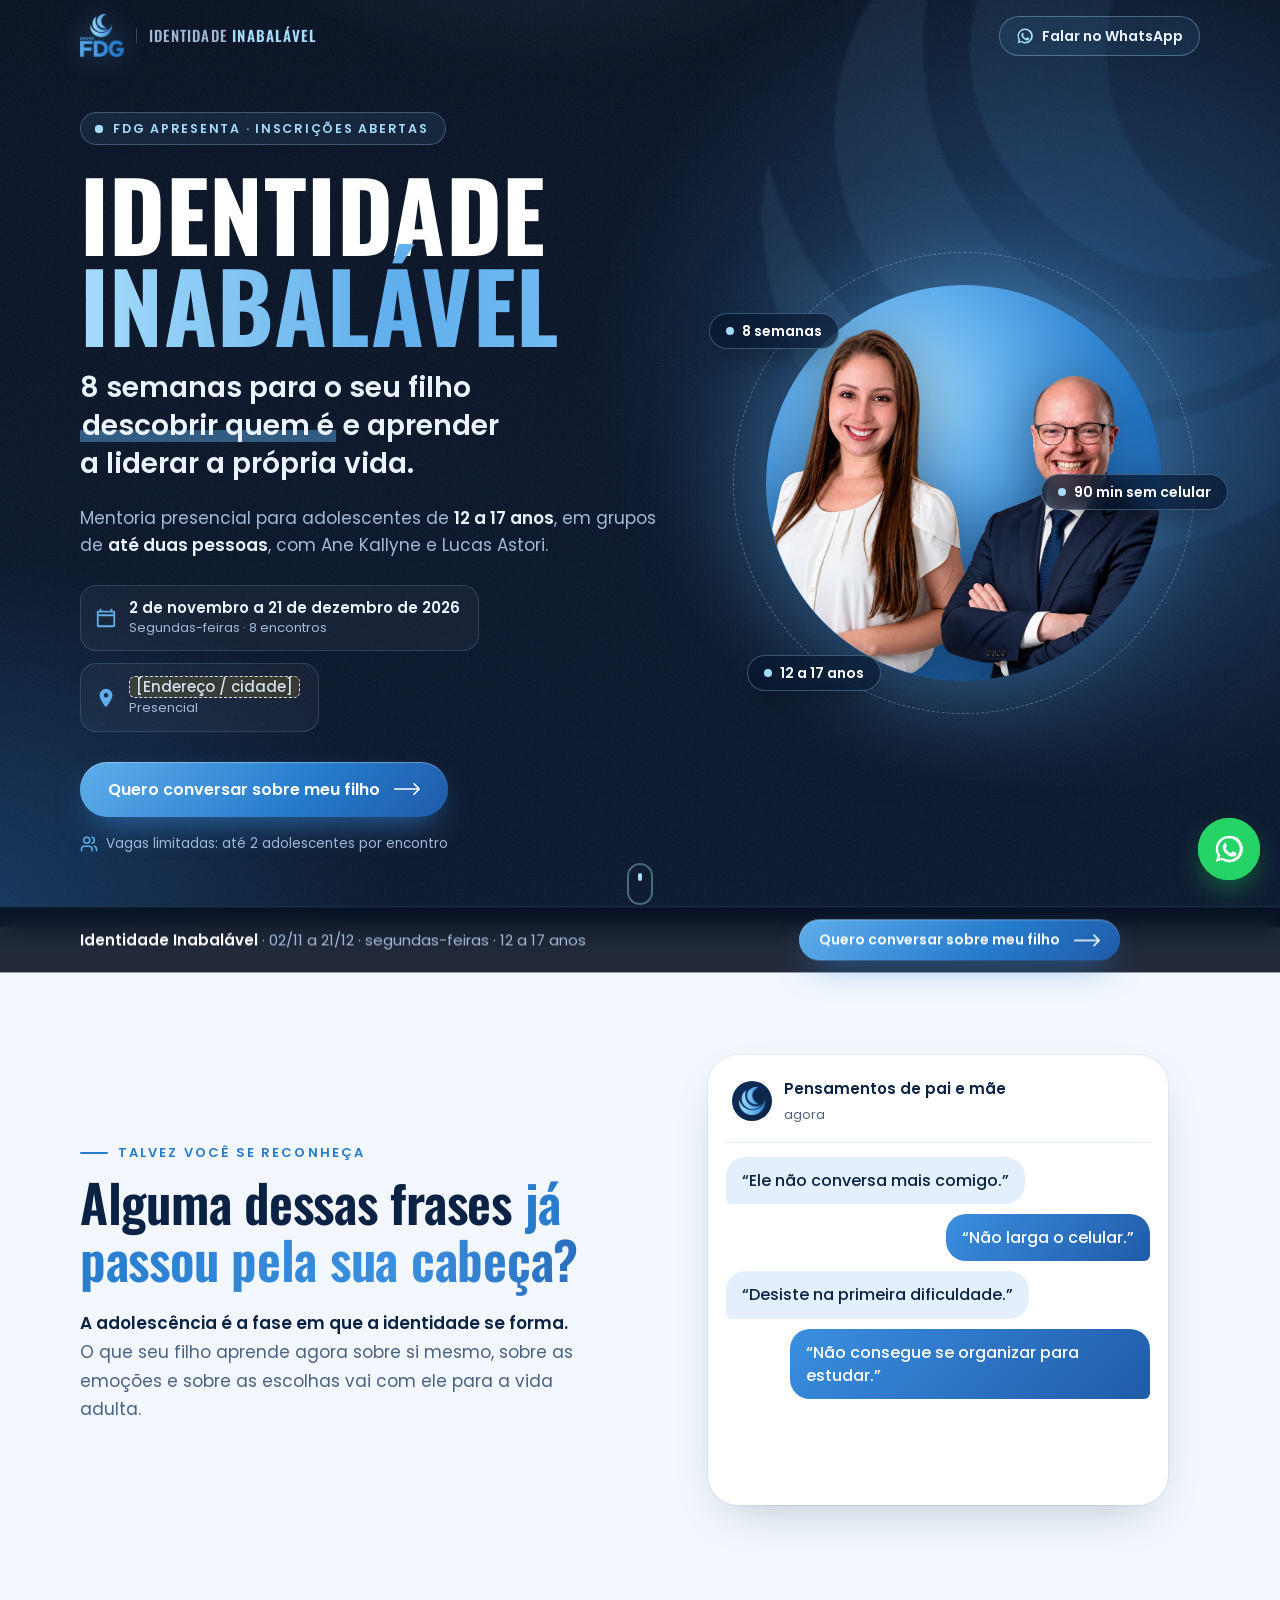
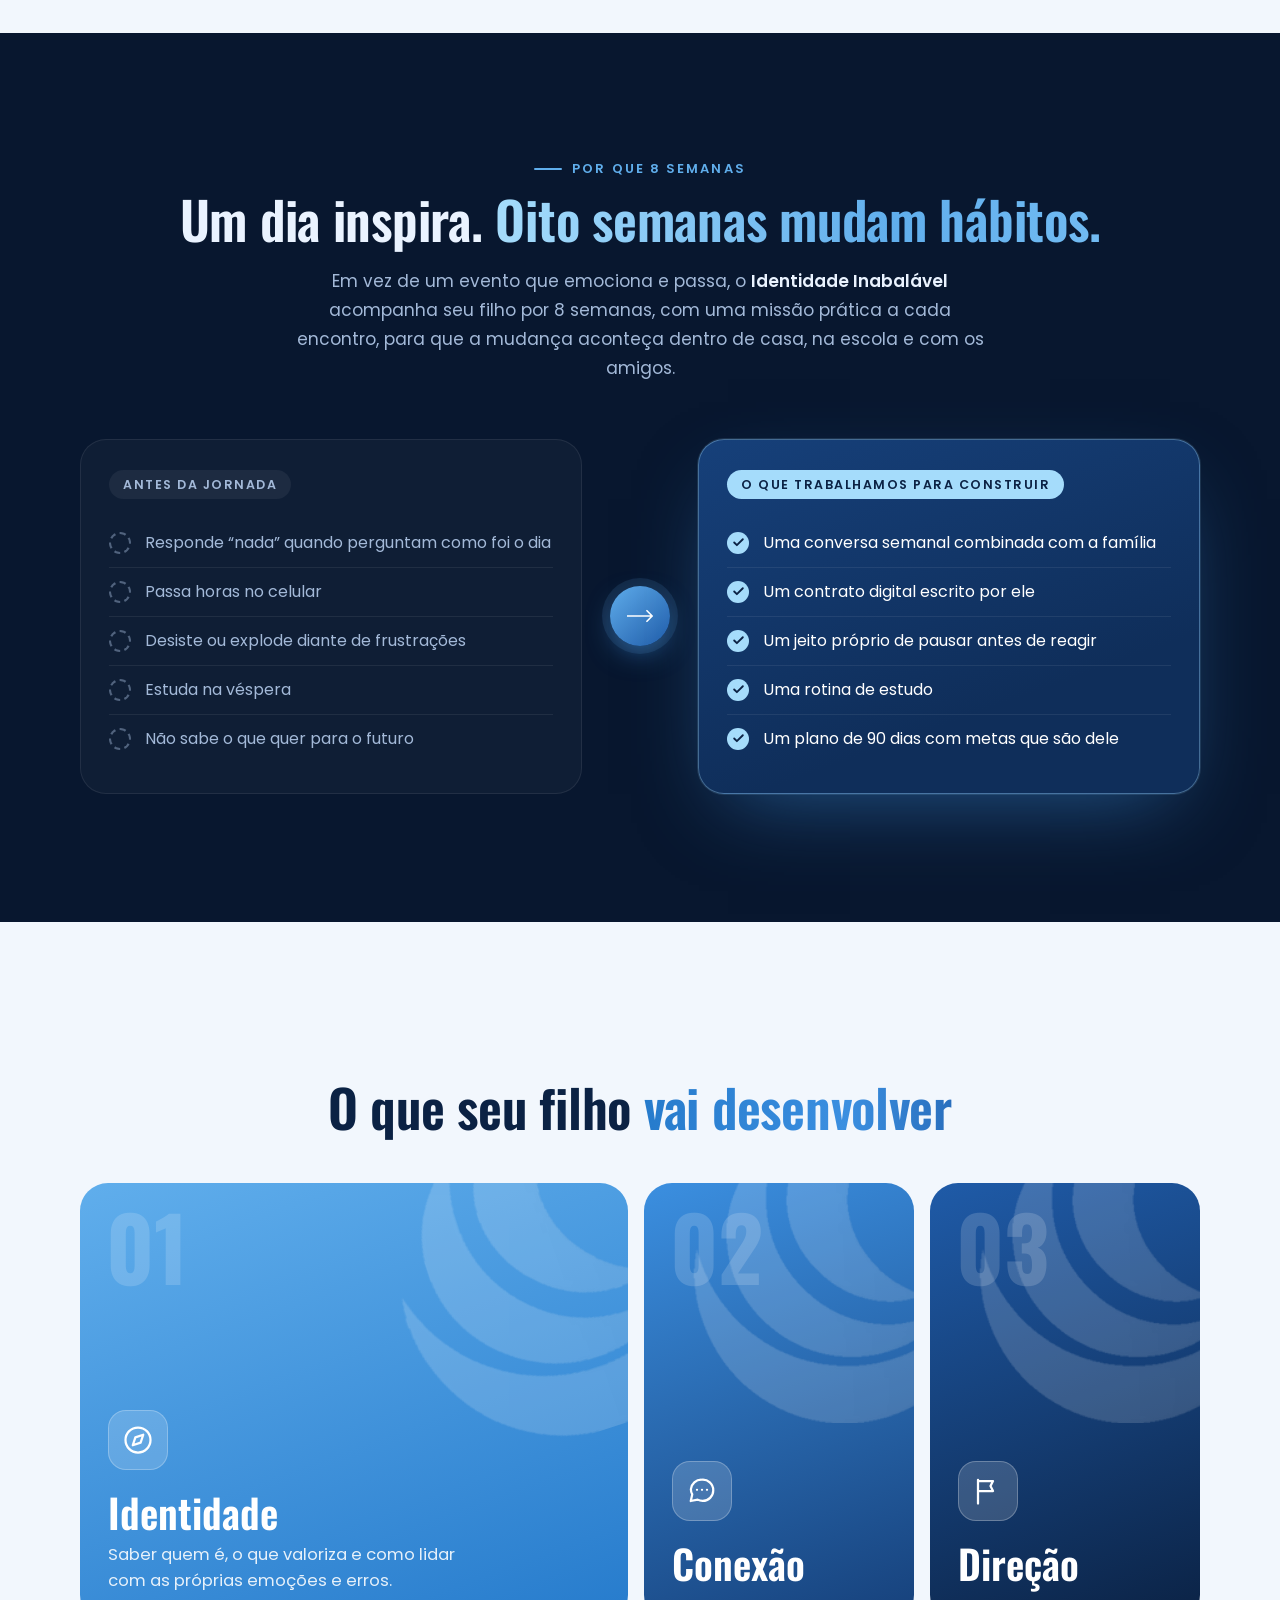
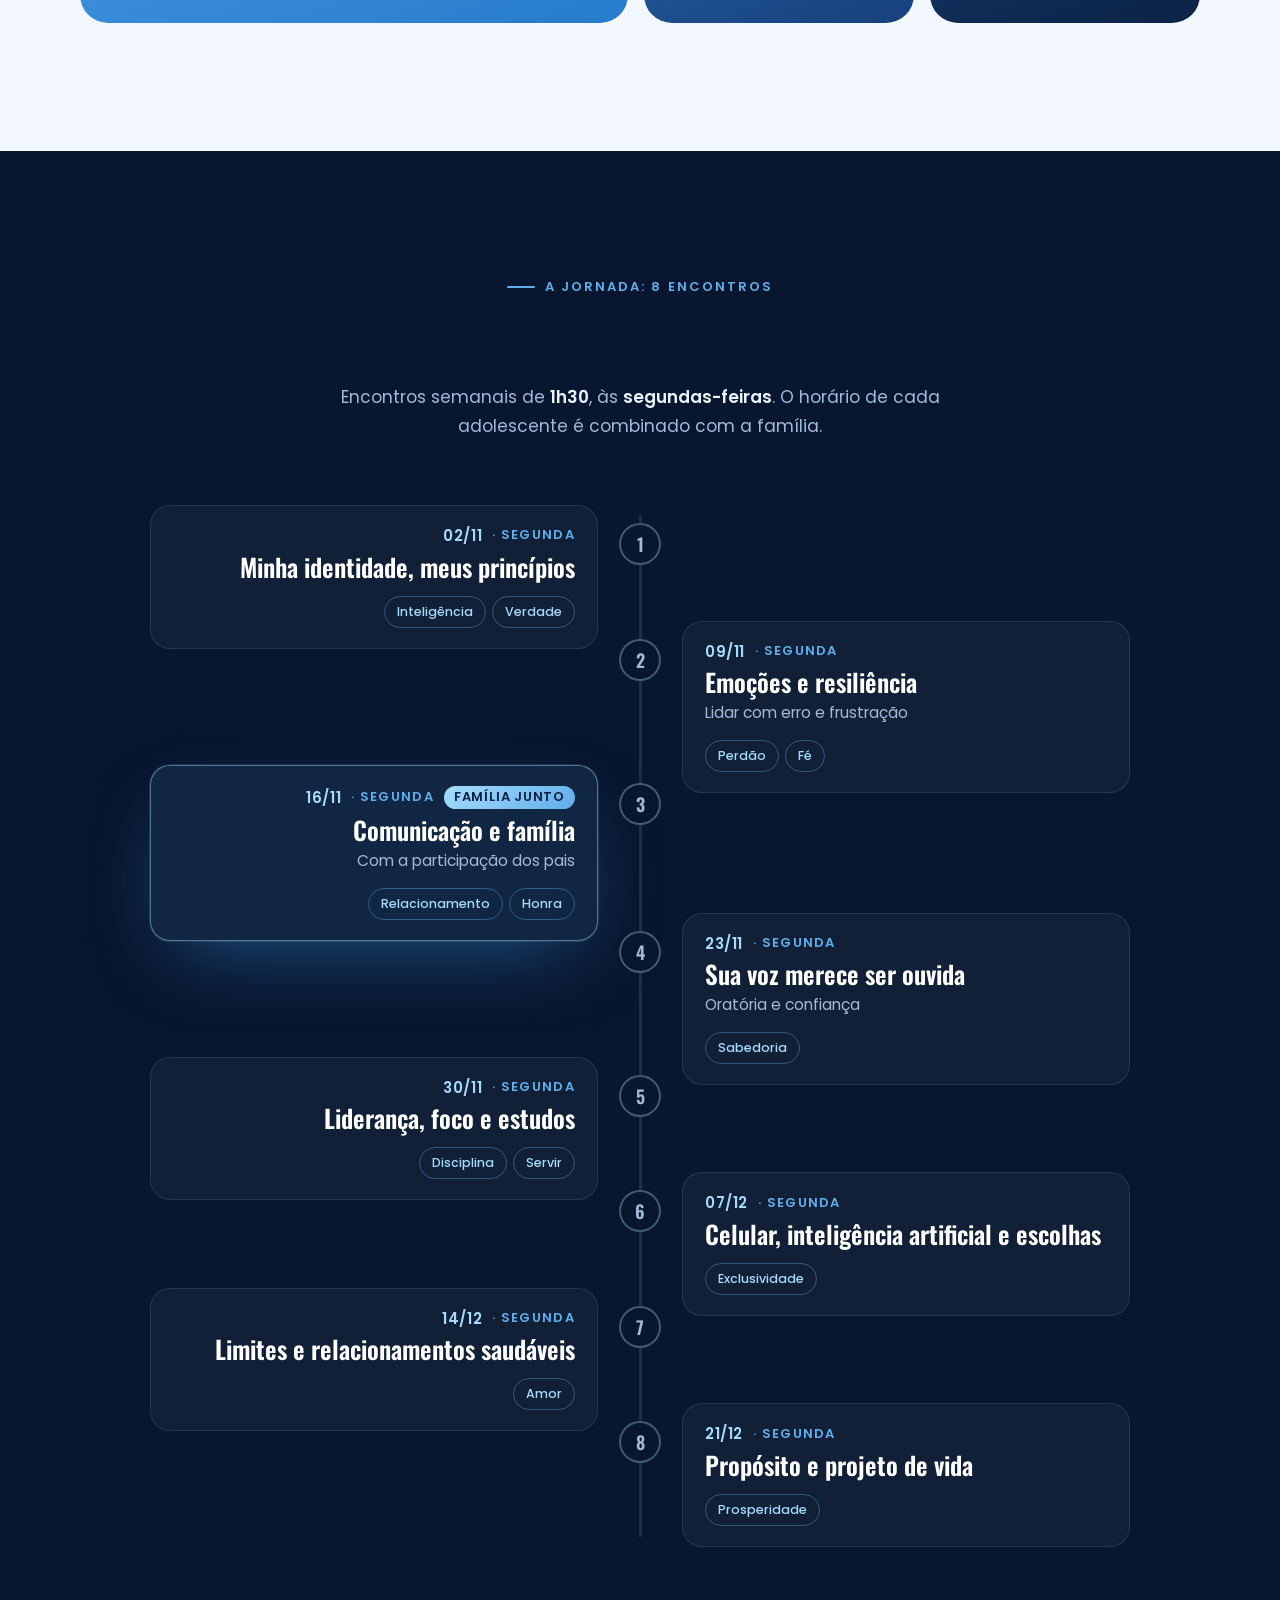
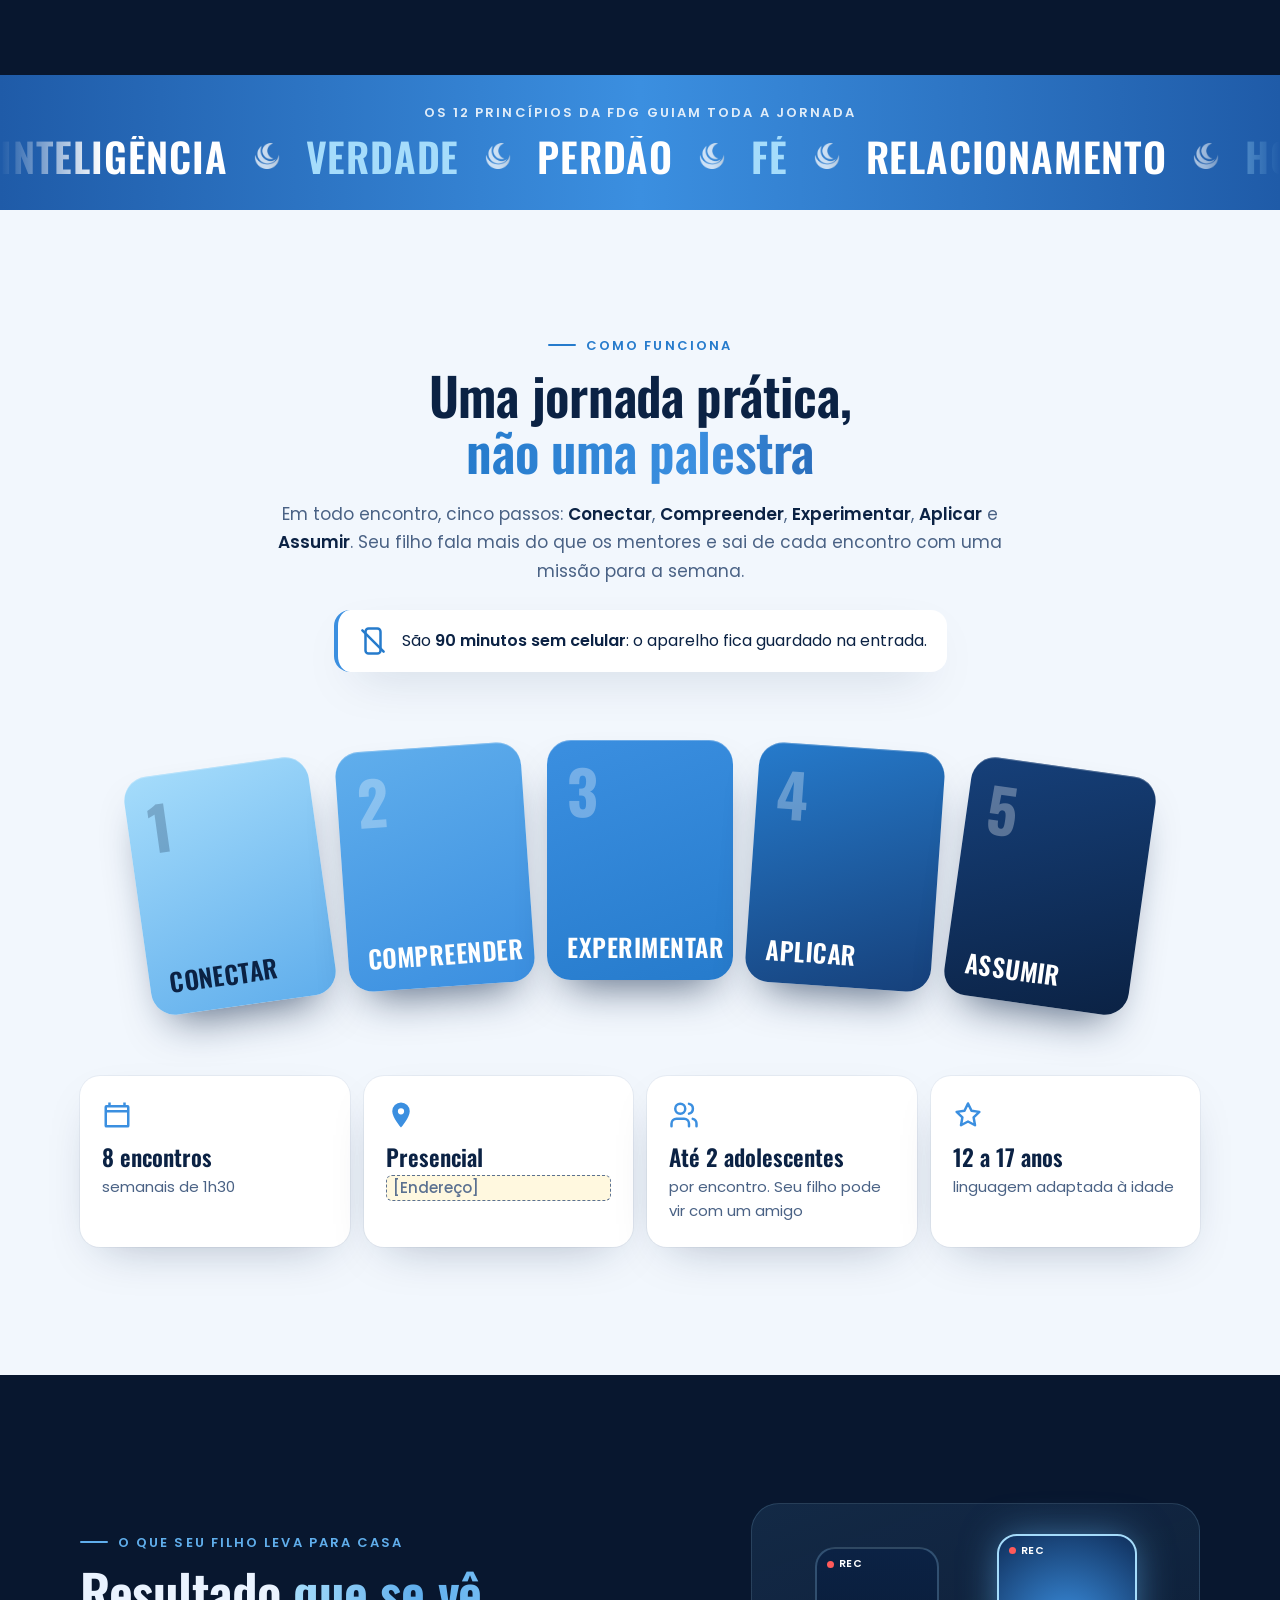
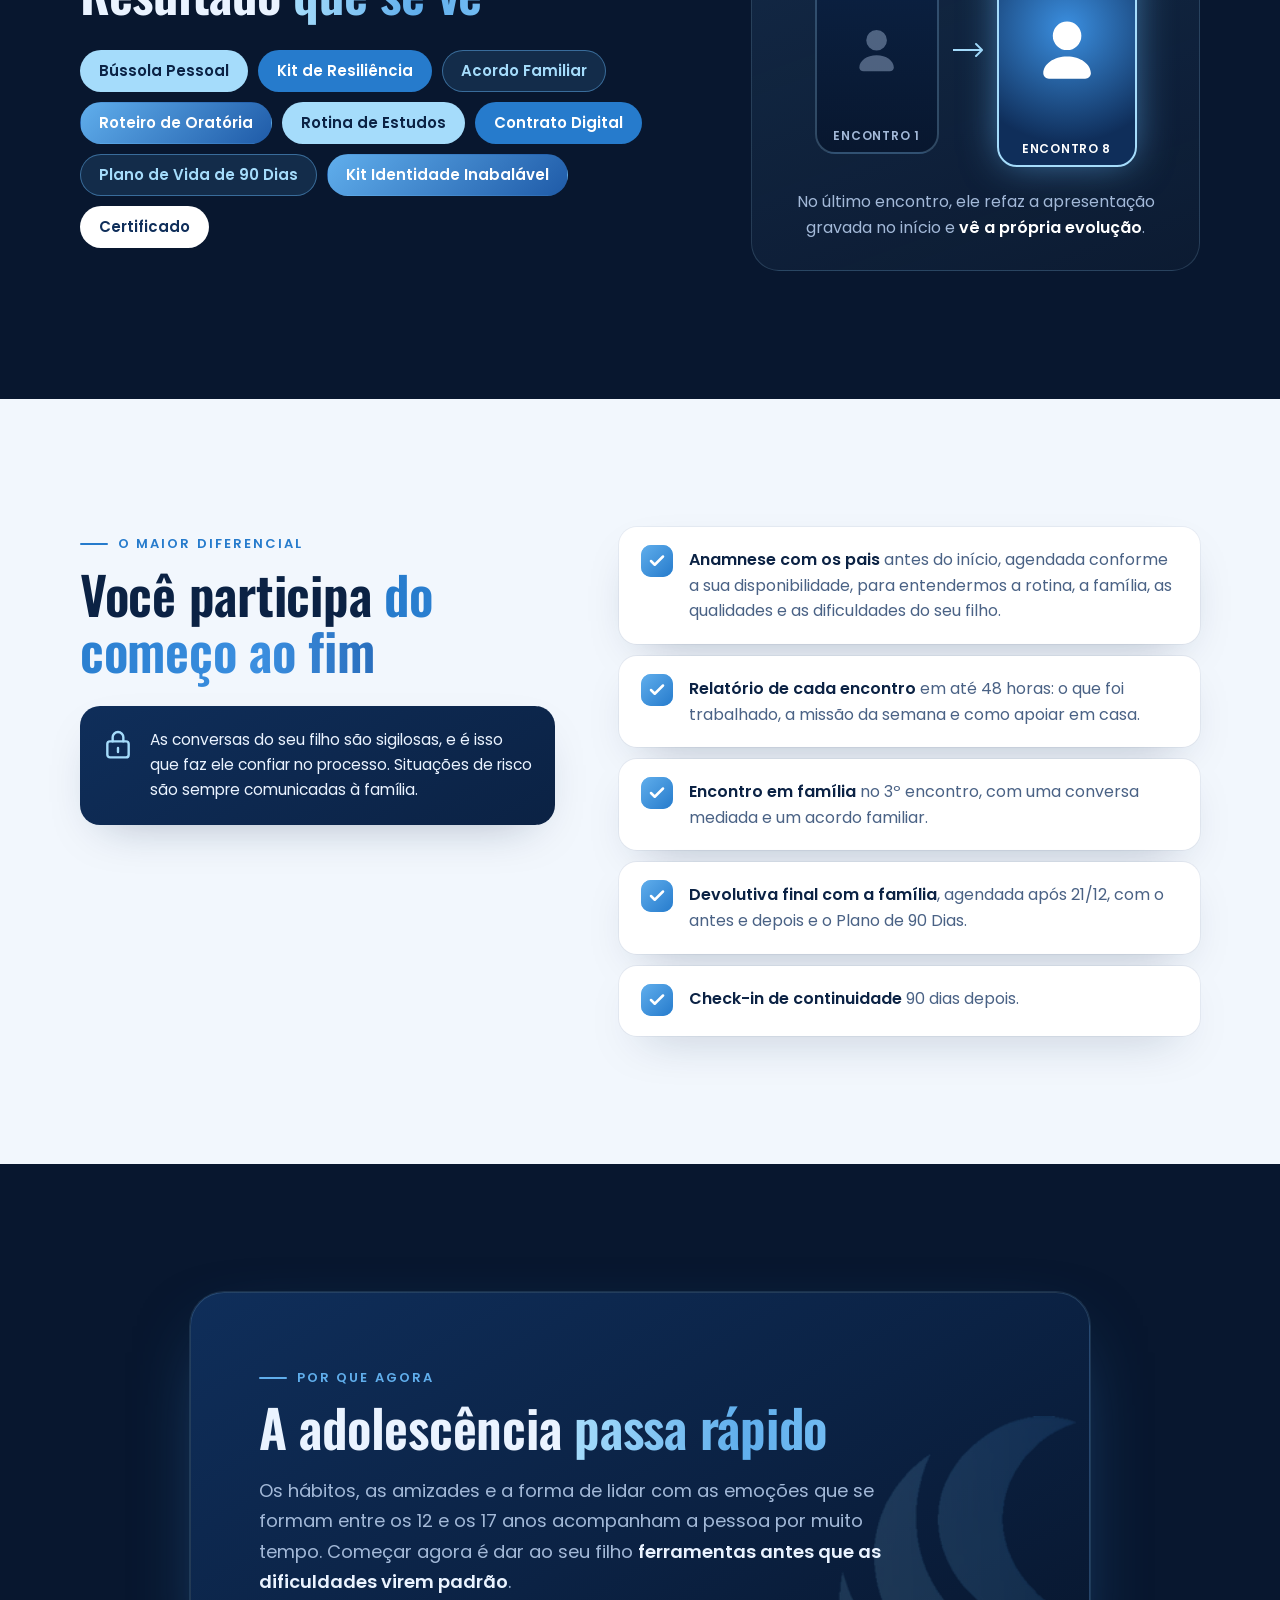
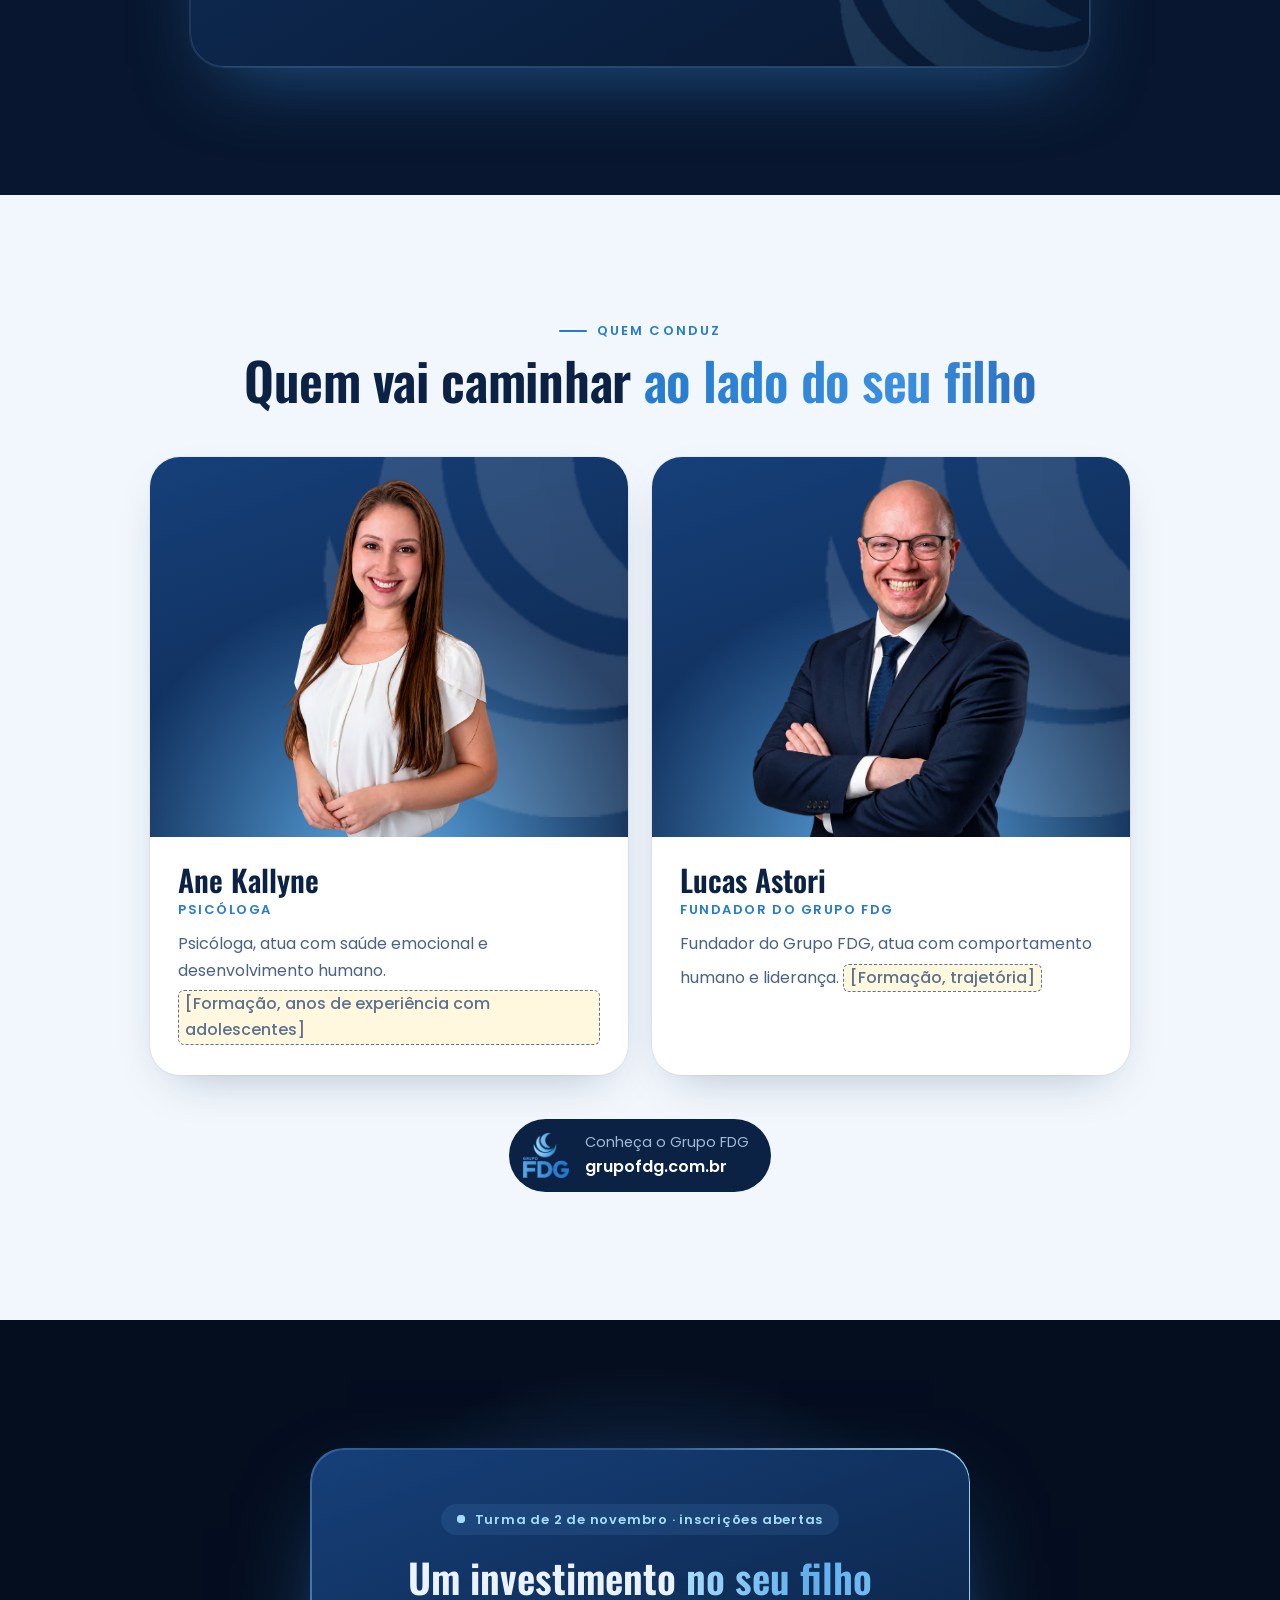
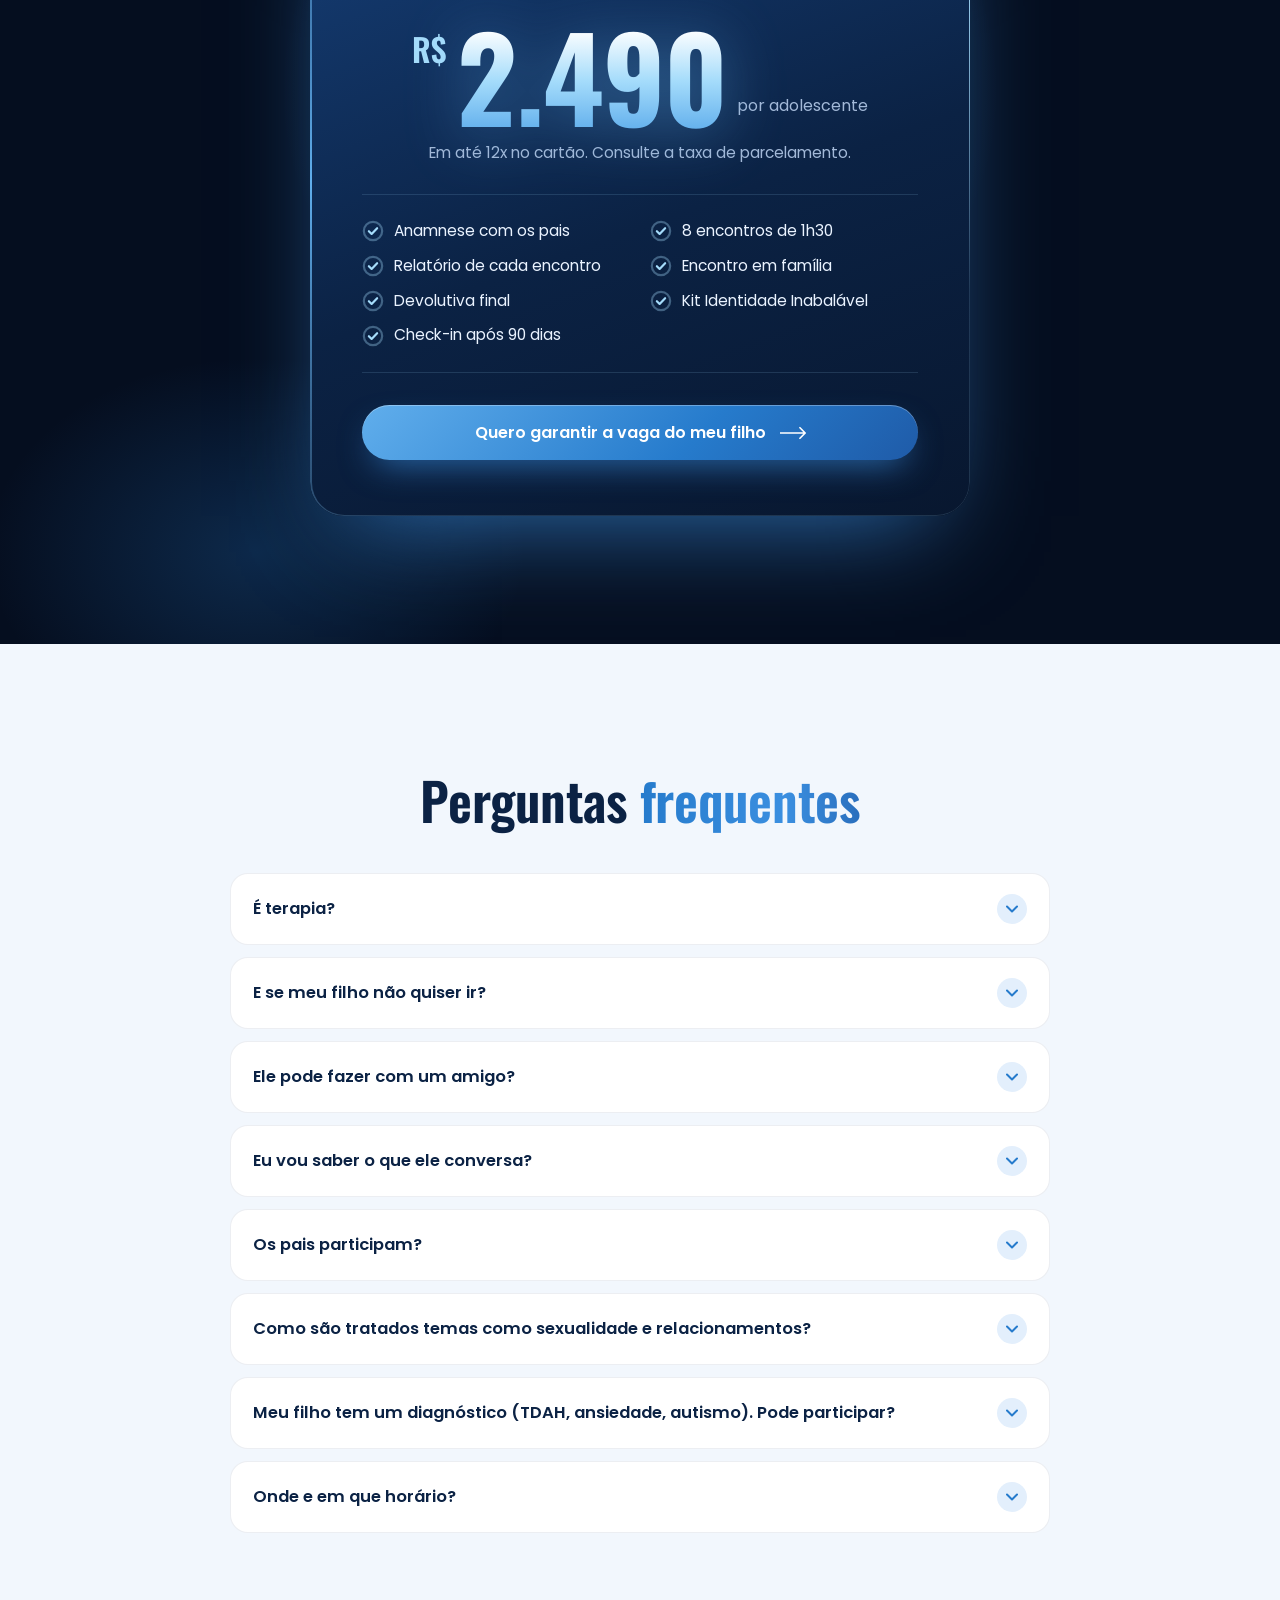
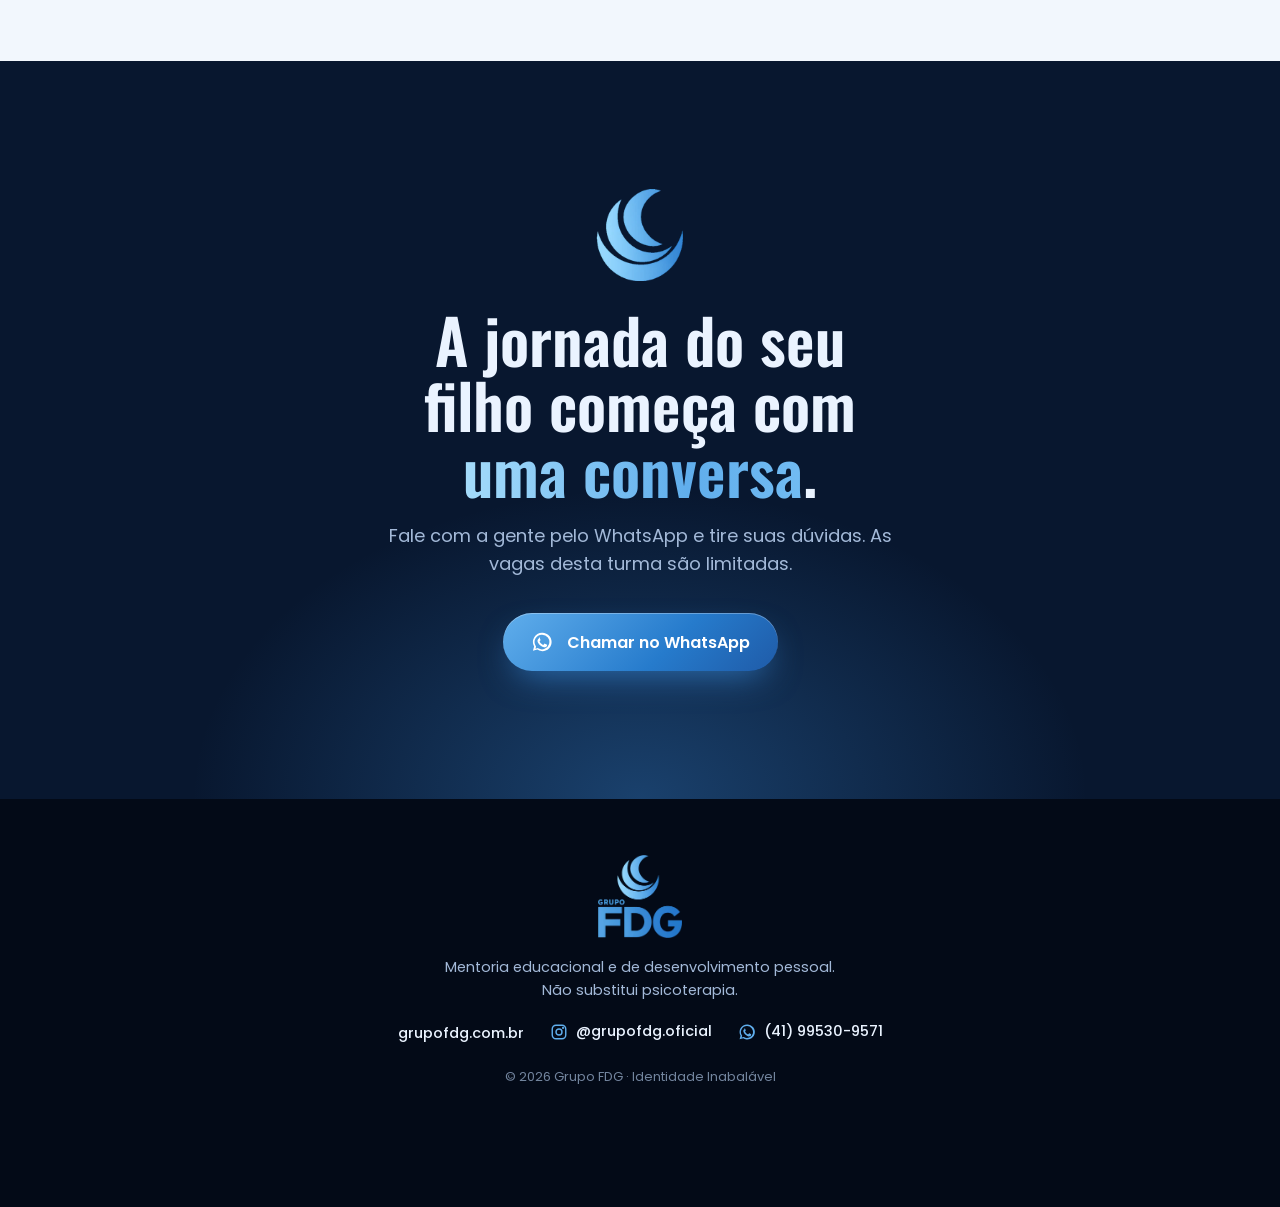
==== mentoriaidentidade/index.html @ 9540cbfd "." ====
<!DOCTYPE html>
<html lang="pt-BR">
<head>
  <meta charset="utf-8" />
  <meta name="viewport" content="width=device-width, initial-scale=1" />
  <title>Identidade Inabalável · Mentoria para adolescentes · Grupo FDG</title>
  <meta name="description" content="8 semanas para o seu filho descobrir quem é e aprender a liderar a própria vida. Mentoria presencial para adolescentes de 12 a 17 anos, com Ane Kallyne e Lucas Astori. De 2/11 a 21/12/2026." />
  <meta name="theme-color" content="#050E1F" />
  <meta property="og:type" content="website" />
  <meta property="og:locale" content="pt_BR" />
  <meta property="og:site_name" content="Grupo FDG" />
  <meta property="og:title" content="Identidade Inabalável · Mentoria para adolescentes" />
  <meta property="og:description" content="8 semanas para o seu filho descobrir quem é e aprender a liderar a própria vida. Adolescentes de 12 a 17 anos, em grupos de até duas pessoas." />
  <meta property="og:image" content="assets/img/logo-fdg.png" />
  <link rel="icon" type="image/png" href="assets/img/favicon.png" />
  <link rel="preconnect" href="https://fonts.googleapis.com" />
  <link rel="preconnect" href="https://fonts.gstatic.com" crossorigin />
  <link rel="stylesheet" href="https://fonts.googleapis.com/css2?family=Oswald:wght@500;600;700&family=Poppins:wght@400;500;600;700&display=swap" />
  <link rel="preload" href="assets/img/logo-fdg.webp" as="image" />
  <link rel="stylesheet" href="assets/css/style.css" />
  <script>
    /* Marca a página como animada antes do primeiro quadro. O CSS só
       esconde o que vai ser revelado quando esta marca existe, então
       nada some para quem está sem JavaScript. */
    document.documentElement.dataset.anima = '';
  </script>
  <noscript>
    <style>
      [data-anima] .revela, [data-anima] .revela * { opacity: 1 !important; translate: none !important; transform: none !important; }
      [data-anima] .balao { opacity: 1 !important; translate: none !important; }
    </style>
  </noscript>
</head>
<body>

  <!-- ============ NAV FIXA ============ -->
  <header class="nav" data-nav>
    <div class="container nav__inner">
      <a class="nav__logo" href="#topo" aria-label="Grupo FDG, voltar ao topo">
        <img src="assets/img/logo-fdg.webp" width="200" height="197" alt="Grupo FDG" />
        <span class="nav__produto">Identidade <b>Inabalável</b></span>
      </a>
      <a class="nav__cta" href="https://wa.me/5541995309571?text=Ol%C3%A1!%20Vi%20a%20p%C3%A1gina%20do%20Identidade%20Inabal%C3%A1vel%20e%20quero%20saber%20mais%20para%20o%20meu%20filho." target="_blank" rel="noopener" data-cta="nav">
        <svg viewBox="0 0 24 24" aria-hidden="true"><use href="#i-zap" /></svg>
        <span>Falar no WhatsApp</span>
      </a>
    </div>
  </header>

  <main id="topo">

    <!-- ============ 1 — TOPO ============
         Em 5 segundos o pai entende o que é, para quem é e quando acontece. -->
    <section class="hero">
      <div class="hero__tinta" aria-hidden="true"></div>
      <div class="hero__grao" aria-hidden="true"></div>
      <img class="hero__lua" src="assets/img/simbolo-fdg.webp" width="256" height="256" alt="" aria-hidden="true" />

      <div class="container hero__grade">
        <div class="hero__texto">
          <p class="hero__olho entra" style="--d:0">
            <span class="pulso" aria-hidden="true"></span>
            FDG apresenta · Inscrições abertas
          </p>
          <h1 class="hero__titulo">
            <span class="hero__nome entra" style="--d:1">Identidade <span class="brilho">Inabalável</span></span>
            <span class="hero__frase entra" style="--d:2">8 semanas para o seu filho <span class="marca">descobrir quem é</span> e aprender a liderar a própria vida.</span>
          </h1>
          <p class="hero__sub entra" style="--d:3">
            Mentoria presencial para adolescentes de <b>12 a 17 anos</b>, em grupos de
            <b>até duas pessoas</b>, com Ane Kallyne e Lucas Astori.
          </p>

          <ul class="fichas entra" style="--d:4">
            <li class="ficha">
              <svg viewBox="0 0 24 24" aria-hidden="true"><use href="#i-agenda" /></svg>
              <span><b>2 de novembro a 21 de dezembro de 2026</b><small>Segundas-feiras · 8 encontros</small></span>
            </li>
            <li class="ficha">
              <svg viewBox="0 0 24 24" aria-hidden="true"><use href="#i-local" /></svg>
              <span><b><span class="pendente">[Endereço / cidade]</span></b><small>Presencial</small></span>
            </li>
          </ul>

          <div class="hero__acoes entra" style="--d:5">
            <a class="btn" href="https://wa.me/5541995309571?text=Ol%C3%A1!%20Vi%20a%20p%C3%A1gina%20do%20Identidade%20Inabal%C3%A1vel%20e%20quero%20saber%20mais%20para%20o%20meu%20filho." target="_blank" rel="noopener" data-cta="hero">
              <span>Quero conversar sobre meu filho</span>
              <svg viewBox="0 0 32 16" aria-hidden="true"><use href="#i-seta" /></svg>
            </a>
            <p class="aviso">
              <svg viewBox="0 0 24 24" aria-hidden="true"><use href="#i-grupo" /></svg>
              Vagas limitadas: até 2 adolescentes por encontro
            </p>
          </div>
        </div>

        <!-- Fotos recortadas dos mentores sobre um disco de luz, no lugar da
             foto com um adolescente que ainda não existe. -->
        <div class="hero__fotos entra" style="--d:2" aria-hidden="true">
          <span class="hero__disco"></span>
          <span class="hero__anel"></span>
          <!-- o recorte deixa as fotos saírem por cima do disco e acompanharem
               a curva dele embaixo -->
          <div class="hero__recorte">
            <img class="hero__foto hero__foto--ane" src="assets/img/ane-kallyne.webp" width="640" height="1053" alt="" fetchpriority="high" />
            <img class="hero__foto hero__foto--lucas" src="assets/img/lucas-astori.webp" width="640" height="825" alt="" fetchpriority="high" />
          </div>
          <span class="bolha bolha--1">8 semanas</span>
          <span class="bolha bolha--2">90 min sem celular</span>
          <span class="bolha bolha--3">12 a 17 anos</span>
        </div>
      </div>

      <a class="hero__rolar" href="#dor" aria-label="Rolar para a próxima seção">
        <span></span>
      </a>
    </section>

    <!-- ============ 2 — A DOR DOS PAIS ============
         Cada frase em um balão de conversa. Os balões entram um a um,
         com o "digitando" antes, quando a seção aparece na tela. -->
    <section class="dor secao secao--clara" id="dor">
      <div class="container dor__grade">
        <div class="dor__lado revela">
          <p class="olho">Talvez você se reconheça</p>
          <h2 class="titulo">Alguma dessas frases <span class="brilho">já passou pela sua cabeça?</span></h2>
          <p class="texto dor__apoio">
            <b>A adolescência é a fase em que a identidade se forma.</b> O que seu filho
            aprende agora sobre si mesmo, sobre as emoções e sobre as escolhas vai com ele
            para a vida adulta.
          </p>
        </div>

        <div class="conversa" data-conversa>
          <div class="conversa__topo" aria-hidden="true">
            <span class="conversa__avatar"></span>
            <span><b>Pensamentos de pai e mãe</b><small>agora</small></span>
          </div>
          <ul class="conversa__lista">
            <li class="balao">“Ele não conversa mais comigo.”</li>
            <li class="balao">“Não larga o celular.”</li>
            <li class="balao">“Desiste na primeira dificuldade.”</li>
            <li class="balao">“Não consegue se organizar para estudar.”</li>
            <li class="balao">“Os amigos influenciam demais as escolhas dele.”</li>
          </ul>
          <span class="digitando" aria-hidden="true"><i></i><i></i><i></i></span>
        </div>
      </div>
    </section>

    <!-- ============ 3 — A PROMESSA ============ -->
    <section class="promessa secao secao--escura" id="promessa">
      <div class="container">
        <div class="promessa__topo revela">
          <p class="olho">Por que 8 semanas</p>
          <h2 class="titulo centro">Um dia inspira. <span class="brilho">Oito semanas mudam hábitos.</span></h2>
          <p class="texto centro promessa__apoio">
            Em vez de um evento que emociona e passa, o <b>Identidade Inabalável</b> acompanha
            seu filho por 8 semanas, com uma missão prática a cada encontro, para que a mudança
            aconteça dentro de casa, na escola e com os amigos.
          </p>
        </div>

        <div class="duelo">
          <article class="carta carta--antes revela">
            <p class="carta__selo">Antes da jornada</p>
            <ul class="carta__lista">
              <li style="--i:0">Responde “nada” quando perguntam como foi o dia</li>
              <li style="--i:1">Passa horas no celular</li>
              <li style="--i:2">Desiste ou explode diante de frustrações</li>
              <li style="--i:3">Estuda na véspera</li>
              <li style="--i:4">Não sabe o que quer para o futuro</li>
            </ul>
          </article>

          <span class="duelo__seta" aria-hidden="true">
            <svg viewBox="0 0 32 16"><use href="#i-seta" /></svg>
          </span>

          <article class="carta carta--depois revela">
            <p class="carta__selo">O que trabalhamos para construir</p>
            <ul class="carta__lista">
              <li style="--i:0">Uma conversa semanal combinada com a família</li>
              <li style="--i:1">Um contrato digital escrito por ele</li>
              <li style="--i:2">Um jeito próprio de pausar antes de reagir</li>
              <li style="--i:3">Uma rotina de estudo</li>
              <li style="--i:4">Um plano de 90 dias com metas que são dele</li>
            </ul>
          </article>
        </div>
      </div>
    </section>

    <!-- ============ 4 — OS TRÊS PILARES ============
         No desktop é um acordeão horizontal (o pilar ativo abre); no
         celular o mesmo <ul> vira carrossel com scroll-snap. Sem JS, ficam
         três painéis iguais com todo o texto à mostra. -->
    <section class="pilares secao secao--clara" id="pilares">
      <div class="container">
        <p class="olho centro revela">Os três pilares</p>
        <h2 class="titulo centro revela">O que seu filho <span class="brilho">vai desenvolver</span></h2>

        <ul class="pilares__painel revela" data-acordeao data-carrossel="pilares">
          <li class="pilar ativo" tabindex="0">
            <span class="pilar__n" aria-hidden="true">01</span>
            <span class="pilar__icone" aria-hidden="true"><svg viewBox="0 0 24 24"><use href="#i-bussola" /></svg></span>
            <div class="pilar__conteudo">
              <h3 class="pilar__titulo">Identidade</h3>
              <p class="pilar__desc">Saber quem é, o que valoriza e como lidar com as próprias emoções e erros.</p>
            </div>
          </li>
          <li class="pilar" tabindex="0">
            <span class="pilar__n" aria-hidden="true">02</span>
            <span class="pilar__icone" aria-hidden="true"><svg viewBox="0 0 24 24"><use href="#i-conexao" /></svg></span>
            <div class="pilar__conteudo">
              <h3 class="pilar__titulo">Conexão</h3>
              <p class="pilar__desc">Conversar com a família, se expressar com confiança e escolher bem as relações.</p>
            </div>
          </li>
          <li class="pilar" tabindex="0">
            <span class="pilar__n" aria-hidden="true">03</span>
            <span class="pilar__icone" aria-hidden="true"><svg viewBox="0 0 24 24"><use href="#i-direcao" /></svg></span>
            <div class="pilar__conteudo">
              <h3 class="pilar__titulo">Direção</h3>
              <p class="pilar__desc">Liderar a própria rotina, usar a tela com consciência e construir um projeto de vida.</p>
            </div>
          </li>
        </ul>
        <div class="pontos" data-carrossel-pontos="pilares" aria-hidden="true">
          <span class="ativo"></span><span></span><span></span>
        </div>
      </div>
    </section>

    <!-- ============ 5 — A JORNADA: 8 ENCONTROS ============
         A linha do tempo se desenha conforme a seção sobe na tela. -->
    <section class="jornada secao secao--escura" id="jornada">
      <div class="container">
        <p class="olho centro revela">A jornada: 8 encontros</p>
        <h2 class="titulo centro revela">O caminho que <span class="brilho">seu filho vai percorrer</span></h2>
        <p class="texto centro jornada__apoio revela">
          Encontros semanais de <b>1h30</b>, às <b>segundas-feiras</b>. O horário de cada
          adolescente é combinado com a família.
        </p>

        <div class="trilho">
          <span class="trilho__risco" aria-hidden="true"></span>
          <span class="trilho__risco trilho__risco--cheio" data-trilha aria-hidden="true"></span>
          <ol class="passos">
            <li class="passo revela">
              <span class="passo__no" aria-hidden="true">1</span>
              <div class="passo__card">
                <p class="passo__data"><time datetime="2026-11-02">02/11</time> · segunda</p>
                <h3 class="passo__titulo">Minha identidade, meus princípios</h3>
                <p class="principios"><span>Inteligência</span><span>Verdade</span></p>
              </div>
            </li>
            <li class="passo revela">
              <span class="passo__no" aria-hidden="true">2</span>
              <div class="passo__card">
                <p class="passo__data"><time datetime="2026-11-09">09/11</time> · segunda</p>
                <h3 class="passo__titulo">Emoções e resiliência</h3>
                <p class="passo__texto">Lidar com erro e frustração</p>
                <p class="principios"><span>Perdão</span><span>Fé</span></p>
              </div>
            </li>
            <li class="passo passo--familia revela">
              <span class="passo__no" aria-hidden="true">3</span>
              <div class="passo__card">
                <p class="passo__data"><time datetime="2026-11-16">16/11</time> · segunda <em class="etiqueta-familia">Família junto</em></p>
                <h3 class="passo__titulo">Comunicação e família</h3>
                <p class="passo__texto">Com a participação dos pais</p>
                <p class="principios"><span>Relacionamento</span><span>Honra</span></p>
              </div>
            </li>
            <li class="passo revela">
              <span class="passo__no" aria-hidden="true">4</span>
              <div class="passo__card">
                <p class="passo__data"><time datetime="2026-11-23">23/11</time> · segunda</p>
                <h3 class="passo__titulo">Sua voz merece ser ouvida</h3>
                <p class="passo__texto">Oratória e confiança</p>
                <p class="principios"><span>Sabedoria</span></p>
              </div>
            </li>
            <li class="passo revela">
              <span class="passo__no" aria-hidden="true">5</span>
              <div class="passo__card">
                <p class="passo__data"><time datetime="2026-11-30">30/11</time> · segunda</p>
                <h3 class="passo__titulo">Liderança, foco e estudos</h3>
                <p class="principios"><span>Disciplina</span><span>Servir</span></p>
              </div>
            </li>
            <li class="passo revela">
              <span class="passo__no" aria-hidden="true">6</span>
              <div class="passo__card">
                <p class="passo__data"><time datetime="2026-12-07">07/12</time> · segunda</p>
                <h3 class="passo__titulo">Celular, inteligência artificial e escolhas</h3>
                <p class="principios"><span>Exclusividade</span></p>
              </div>
            </li>
            <li class="passo revela">
              <span class="passo__no" aria-hidden="true">7</span>
              <div class="passo__card">
                <p class="passo__data"><time datetime="2026-12-14">14/12</time> · segunda</p>
                <h3 class="passo__titulo">Limites e relacionamentos saudáveis</h3>
                <p class="principios"><span>Amor</span></p>
              </div>
            </li>
            <li class="passo revela">
              <span class="passo__no" aria-hidden="true">8</span>
              <div class="passo__card">
                <p class="passo__data"><time datetime="2026-12-21">21/12</time> · segunda</p>
                <h3 class="passo__titulo">Propósito e projeto de vida</h3>
                <p class="principios"><span>Prosperidade</span></p>
              </div>
            </li>
          </ol>
        </div>
      </div>
    </section>

    <!-- ============ FAIXA CORRIDA — OS 12 PRINCÍPIOS ============
         Marquise de CSS puro: a lista aparece duas vezes e o trilho anda
         metade da própria largura, então a volta é invisível. -->
    <div class="faixa">
      <p class="faixa__rotulo">Os 12 princípios da FDG guiam toda a jornada</p>
      <div class="faixa__janela" aria-hidden="true">
        <div class="faixa__trilho">
          <span>Inteligência</span><span>Verdade</span><span>Perdão</span><span>Fé</span><span>Relacionamento</span><span>Honra</span><span>Sabedoria</span><span>Disciplina</span><span>Servir</span><span>Exclusividade</span><span>Amor</span><span>Prosperidade</span>
          <span>Inteligência</span><span>Verdade</span><span>Perdão</span><span>Fé</span><span>Relacionamento</span><span>Honra</span><span>Sabedoria</span><span>Disciplina</span><span>Servir</span><span>Exclusividade</span><span>Amor</span><span>Prosperidade</span>
        </div>
      </div>
    </div>

    <!-- ============ 6 — COMO FUNCIONA ============
         Os cinco passos entram empilhados e se abrem em leque quando a
         seção aparece, como quem espalha um baralho na mesa. -->
    <section class="funciona secao secao--clara" id="como-funciona">
      <div class="container">
        <div class="funciona__topo">
          <div class="funciona__texto revela">
            <p class="olho">Como funciona</p>
            <h2 class="titulo">Uma jornada prática, <span class="brilho">não uma palestra</span></h2>
            <p class="texto">
              Em todo encontro, cinco passos: <b>Conectar</b>, <b>Compreender</b>,
              <b>Experimentar</b>, <b>Aplicar</b> e <b>Assumir</b>. Seu filho fala mais do que
              os mentores e sai de cada encontro com uma missão para a semana.
            </p>
            <p class="sem-celular">
              <svg viewBox="0 0 24 24" aria-hidden="true"><use href="#i-sem-celular" /></svg>
              <span>São <b>90 minutos sem celular</b>: o aparelho fica guardado na entrada.</span>
            </p>
          </div>

          <ol class="leque revela" aria-label="Os cinco passos de cada encontro">
            <li class="leque__carta" style="--i:0"><span>1</span>Conectar</li>
            <li class="leque__carta" style="--i:1"><span>2</span>Compreender</li>
            <li class="leque__carta" style="--i:2"><span>3</span>Experimentar</li>
            <li class="leque__carta" style="--i:3"><span>4</span>Aplicar</li>
            <li class="leque__carta" style="--i:4"><span>5</span>Assumir</li>
          </ol>
        </div>

        <ul class="formato">
          <li class="formato__item revela" style="--i:0">
            <svg viewBox="0 0 24 24" aria-hidden="true"><use href="#i-agenda" /></svg>
            <b>8 encontros</b><span>semanais de 1h30</span>
          </li>
          <li class="formato__item revela" style="--i:1">
            <svg viewBox="0 0 24 24" aria-hidden="true"><use href="#i-local" /></svg>
            <b>Presencial</b><span class="pendente">[Endereço]</span>
          </li>
          <li class="formato__item revela" style="--i:2">
            <svg viewBox="0 0 24 24" aria-hidden="true"><use href="#i-grupo" /></svg>
            <b>Até 2 adolescentes</b><span>por encontro. Seu filho pode vir com um amigo</span>
          </li>
          <li class="formato__item revela" style="--i:3">
            <svg viewBox="0 0 24 24" aria-hidden="true"><use href="#i-estrela" /></svg>
            <b>12 a 17 anos</b><span>linguagem adaptada à idade</span>
          </li>
        </ul>
      </div>
    </section>

    <!-- ============ 7 — O QUE SEU FILHO LEVA PARA CASA ============ -->
    <section class="leva secao secao--escura" id="leva">
      <div class="container leva__grade">
        <div class="leva__texto revela">
          <p class="olho">O que seu filho leva para casa</p>
          <h2 class="titulo">Resultado <span class="brilho">que se vê</span></h2>
          <ul class="etiquetas">
            <li style="--i:0">Bússola Pessoal</li>
            <li style="--i:1">Kit de Resiliência</li>
            <li style="--i:2">Acordo Familiar</li>
            <li style="--i:3">Roteiro de Oratória</li>
            <li style="--i:4">Rotina de Estudos</li>
            <li style="--i:5">Contrato Digital</li>
            <li style="--i:6">Plano de Vida de 90 Dias</li>
            <li style="--i:7">Kit Identidade Inabalável</li>
            <li style="--i:8">Certificado</li>
          </ul>
        </div>

        <!-- Quando o kit estiver pronto, trocar este bloco por uma foto dele. -->
        <figure class="evolucao revela">
          <div class="evolucao__telas">
            <div class="tela tela--antes">
              <span class="tela__rec"><i></i>REC</span>
              <span class="tela__rotulo">Encontro 1</span>
              <svg viewBox="0 0 24 24" aria-hidden="true"><use href="#i-pessoa" /></svg>
            </div>
            <span class="evolucao__seta" aria-hidden="true"><svg viewBox="0 0 32 16"><use href="#i-seta" /></svg></span>
            <div class="tela tela--depois">
              <span class="tela__rec"><i></i>REC</span>
              <span class="tela__rotulo">Encontro 8</span>
              <svg viewBox="0 0 24 24" aria-hidden="true"><use href="#i-pessoa" /></svg>
            </div>
          </div>
          <figcaption>No último encontro, ele refaz a apresentação gravada no início e <b>vê a própria evolução</b>.</figcaption>
        </figure>
      </div>
    </section>

    <!-- ============ 8 — VOCÊ ACOMPANHA TUDO ============
         O maior diferencial para os pais. -->
    <section class="acompanha secao secao--clara" id="acompanha">
      <div class="container acompanha__grade">
        <div class="acompanha__lado revela">
          <p class="olho">O maior diferencial</p>
          <h2 class="titulo">Você participa <span class="brilho">do começo ao fim</span></h2>
          <div class="sigilo">
            <svg viewBox="0 0 24 24" aria-hidden="true"><use href="#i-cadeado" /></svg>
            <p>As conversas do seu filho são sigilosas, e é isso que faz ele confiar no processo. Situações de risco são sempre comunicadas à família.</p>
          </div>
        </div>

        <ol class="checklist revela">
          <li style="--i:0">
            <span class="checkbox" aria-hidden="true"><svg viewBox="0 0 24 24"><path d="M20 6 9 17l-5-5" /></svg></span>
            <p><b>Anamnese com os pais</b> antes do início, agendada conforme a sua disponibilidade, para entendermos a rotina, a família, as qualidades e as dificuldades do seu filho.</p>
          </li>
          <li style="--i:1">
            <span class="checkbox" aria-hidden="true"><svg viewBox="0 0 24 24"><path d="M20 6 9 17l-5-5" /></svg></span>
            <p><b>Relatório de cada encontro</b> em até 48 horas: o que foi trabalhado, a missão da semana e como apoiar em casa.</p>
          </li>
          <li style="--i:2">
            <span class="checkbox" aria-hidden="true"><svg viewBox="0 0 24 24"><path d="M20 6 9 17l-5-5" /></svg></span>
            <p><b>Encontro em família</b> no 3º encontro, com uma conversa mediada e um acordo familiar.</p>
          </li>
          <li style="--i:3">
            <span class="checkbox" aria-hidden="true"><svg viewBox="0 0 24 24"><path d="M20 6 9 17l-5-5" /></svg></span>
            <p><b>Devolutiva final com a família</b>, agendada após 21/12, com o antes e depois e o Plano de 90 Dias.</p>
          </li>
          <li style="--i:4">
            <span class="checkbox" aria-hidden="true"><svg viewBox="0 0 24 24"><path d="M20 6 9 17l-5-5" /></svg></span>
            <p><b>Check-in de continuidade</b> 90 dias depois.</p>
          </li>
        </ol>
      </div>
    </section>

    <!-- ============ 9 — POR QUE AGORA ============
         Tom de cuidado, não de medo. Sem contagem regressiva. -->
    <section class="agora secao secao--escura" id="agora">
      <div class="container">
        <article class="agora__card revela">
          <img class="agora__lua" src="assets/img/simbolo-fdg.webp" width="256" height="256" alt="" aria-hidden="true" loading="lazy" />
          <p class="olho">Por que agora</p>
          <h2 class="titulo">A adolescência <span class="brilho">passa rápido</span></h2>
          <p class="texto">
            Os hábitos, as amizades e a forma de lidar com as emoções que se formam entre os
            12 e os 17 anos acompanham a pessoa por muito tempo. Começar agora é dar ao seu
            filho <b>ferramentas antes que as dificuldades virem padrão</b>.
          </p>
        </article>
      </div>
    </section>

    <!-- ============ 10 — QUEM CONDUZ ============
         Antes de publicar o número do CRP da Ane ou depoimentos, confirmar
         as regras de publicidade do CRP-08. -->
    <section class="time secao secao--clara" id="quem-conduz">
      <div class="container">
        <p class="olho centro revela">Quem conduz</p>
        <h2 class="titulo centro revela">Quem vai caminhar <span class="brilho">ao lado do seu filho</span></h2>

        <ul class="time__lista">
          <li class="pessoa revela" style="--i:0">
            <figure class="pessoa__foto">
              <img src="assets/img/ane-kallyne.webp" width="640" height="1053" loading="lazy" decoding="async" alt="Ane Kallyne, psicóloga" />
            </figure>
            <div class="pessoa__info">
              <h3 class="pessoa__nome">Ane Kallyne</h3>
              <p class="pessoa__papel">Psicóloga</p>
              <p class="pessoa__bio">
                Psicóloga, atua com saúde emocional e desenvolvimento humano.
                <!-- MINIBIO: formação e anos de experiência com adolescentes -->
                <span class="pendente">[Formação, anos de experiência com adolescentes]</span>
              </p>
            </div>
          </li>
          <li class="pessoa revela" style="--i:1">
            <figure class="pessoa__foto">
              <img src="assets/img/lucas-astori.webp" width="640" height="825" loading="lazy" decoding="async" alt="Lucas Astori, fundador do Grupo FDG" />
            </figure>
            <div class="pessoa__info">
              <h3 class="pessoa__nome">Lucas Astori</h3>
              <p class="pessoa__papel">Fundador do Grupo FDG</p>
              <p class="pessoa__bio">
                Fundador do Grupo FDG, atua com comportamento humano e liderança.
                <!-- MINIBIO: formação e trajetória -->
                <span class="pendente">[Formação, trajetória]</span>
              </p>
            </div>
          </li>
        </ul>

        <a class="time__fdg revela" href="https://grupofdg.com.br" target="_blank" rel="noopener">
          <img src="assets/img/logo-fdg.webp" width="200" height="197" loading="lazy" decoding="async" alt="Grupo FDG" />
          <span>Conheça o Grupo FDG <b>grupofdg.com.br</b></span>
        </a>
      </div>
    </section>

    <!-- ============ 11 — INVESTIMENTO ============ -->
    <section class="investimento secao" id="investimento">
      <div class="investimento__luz" aria-hidden="true"></div>
      <div class="container">
        <article class="preco revela">
          <p class="preco__lote"><span class="pulso" aria-hidden="true"></span> Turma de 2 de novembro · inscrições abertas</p>
          <h2 class="preco__titulo">Um investimento <span class="brilho">no seu filho</span></h2>
          <p class="preco__valor">
            <span class="preco__moeda">R$</span><span class="preco__num">2.490</span>
            <span class="preco__por">por adolescente</span>
          </p>
          <p class="preco__parcelas">Em até 12x no cartão. Consulte a taxa de parcelamento.</p>

          <ul class="incluso">
            <li><svg viewBox="0 0 24 24" aria-hidden="true"><use href="#i-check" /></svg>Anamnese com os pais</li>
            <li><svg viewBox="0 0 24 24" aria-hidden="true"><use href="#i-check" /></svg>8 encontros de 1h30</li>
            <li><svg viewBox="0 0 24 24" aria-hidden="true"><use href="#i-check" /></svg>Relatório de cada encontro</li>
            <li><svg viewBox="0 0 24 24" aria-hidden="true"><use href="#i-check" /></svg>Encontro em família</li>
            <li><svg viewBox="0 0 24 24" aria-hidden="true"><use href="#i-check" /></svg>Devolutiva final</li>
            <li><svg viewBox="0 0 24 24" aria-hidden="true"><use href="#i-check" /></svg>Kit Identidade Inabalável</li>
            <li><svg viewBox="0 0 24 24" aria-hidden="true"><use href="#i-check" /></svg>Check-in após 90 dias</li>
          </ul>

          <a class="btn btn--bloco" href="https://wa.me/5541995309571?text=Ol%C3%A1!%20Vi%20a%20p%C3%A1gina%20do%20Identidade%20Inabal%C3%A1vel%20e%20quero%20saber%20mais%20para%20o%20meu%20filho." target="_blank" rel="noopener" data-cta="investimento">
            <span>Quero garantir a vaga do meu filho</span>
            <svg viewBox="0 0 32 16" aria-hidden="true"><use href="#i-seta" /></svg>
          </a>
        </article>
      </div>
    </section>

    <!-- ============ 12 — PERGUNTAS FREQUENTES ============
         <details> nativo: abre e fecha sem JavaScript; o main.js só
         acrescenta a animação de altura. -->
    <section class="faq secao secao--clara" id="faq">
      <div class="container">
        <h2 class="titulo centro revela">Perguntas <span class="brilho">frequentes</span></h2>
        <div class="faq__lista revela">
          <details class="faq__item">
            <summary><span>É terapia?</span><svg class="faq__seta" viewBox="0 0 24 24" aria-hidden="true"><path d="m6 9 6 6 6-6" /></svg></summary>
            <div class="faq__resposta"><p>Não. É uma mentoria educacional e de desenvolvimento pessoal, com conteúdo estruturado e começo, meio e fim. Quando percebemos uma necessidade clínica, orientamos a família a buscar acompanhamento especializado.</p></div>
          </details>
          <details class="faq__item">
            <summary><span>E se meu filho não quiser ir?</span><svg class="faq__seta" viewBox="0 0 24 24" aria-hidden="true"><path d="m6 9 6 6 6-6" /></svg></summary>
            <div class="faq__resposta"><p>É comum. Apresente como um programa de confiança e liderança, não como um “conserto”. Vir com um amigo ajuda muito.</p></div>
          </details>
          <details class="faq__item">
            <summary><span>Ele pode fazer com um amigo?</span><svg class="faq__seta" viewBox="0 0 24 24" aria-hidden="true"><path d="m6 9 6 6 6-6" /></svg></summary>
            <div class="faq__resposta"><p>Sim. A mentoria atende até duas pessoas por vez. O investimento é o mesmo, R$ 2.490 por adolescente, e cada família tem a sua anamnese, os seus relatórios e a sua devolutiva.</p></div>
          </details>
          <details class="faq__item">
            <summary><span>Eu vou saber o que ele conversa?</span><svg class="faq__seta" viewBox="0 0 24 24" aria-hidden="true"><path d="m6 9 6 6 6-6" /></svg></summary>
            <div class="faq__resposta"><p>Você recebe um relatório após cada encontro com o tema, as atividades, a missão e como apoiar em casa. O conteúdo das conversas fica na sala, exceto em situação de risco.</p></div>
          </details>
          <details class="faq__item">
            <summary><span>Os pais participam?</span><svg class="faq__seta" viewBox="0 0 24 24" aria-hidden="true"><path d="m6 9 6 6 6-6" /></svg></summary>
            <div class="faq__resposta"><p>Sim: anamnese, relatórios, encontro em família, devolutiva final e check-in após 90 dias.</p></div>
          </details>
          <details class="faq__item">
            <summary><span>Como são tratados temas como sexualidade e relacionamentos?</span><svg class="faq__seta" viewBox="0 0 24 24" aria-hidden="true"><path d="m6 9 6 6 6-6" /></svg></summary>
            <div class="faq__resposta"><p>No encontro 7, com linguagem adequada à idade e foco em respeito, limites, consentimento e segurança digital. Os pais recebem antes uma explicação do conteúdo.</p></div>
          </details>
          <details class="faq__item">
            <summary><span>Meu filho tem um diagnóstico (TDAH, ansiedade, autismo). Pode participar?</span><svg class="faq__seta" viewBox="0 0 24 24" aria-hidden="true"><path d="m6 9 6 6 6-6" /></svg></summary>
            <div class="faq__resposta"><p>Na maioria dos casos, sim. Conversamos na anamnese para entender e adaptar. A mentoria complementa, mas não substitui o acompanhamento que ele já faz.</p></div>
          </details>
          <details class="faq__item">
            <summary><span>Onde e em que horário?</span><svg class="faq__seta" viewBox="0 0 24 24" aria-hidden="true"><path d="m6 9 6 6 6-6" /></svg></summary>
            <div class="faq__resposta"><p><span class="pendente">[Endereço]</span>. Às segundas-feiras, em horário combinado com cada família.</p></div>
          </details>
          <!-- PENDENTE: definir se haverá garantia. Se houver, descomentar e preencher;
               se não houver, apagar este bloco.
          <details class="faq__item">
            <summary><span>E se não gostarmos?</span><svg class="faq__seta" viewBox="0 0 24 24" aria-hidden="true"><path d="m6 9 6 6 6-6" /></svg></summary>
            <div class="faq__resposta"><p>[Texto da garantia]</p></div>
          </details>
          -->
        </div>
      </div>
    </section>

    <!-- ============ 13 — FECHAMENTO E CONTATO ============ -->
    <section class="fecho secao" id="contato">
      <div class="fecho__luz" aria-hidden="true"></div>
      <div class="container">
        <img class="fecho__lua revela" src="assets/img/simbolo-fdg.webp" width="256" height="256" alt="" aria-hidden="true" loading="lazy" />
        <h2 class="fecho__frase revela">A jornada do seu filho começa com <span class="brilho">uma conversa</span>.</h2>
        <p class="fecho__texto revela">Fale com a gente pelo WhatsApp e tire suas dúvidas. As vagas desta turma são limitadas.</p>
        <a class="btn btn--zap revela" href="https://wa.me/5541995309571?text=Ol%C3%A1!%20Vi%20a%20p%C3%A1gina%20do%20Identidade%20Inabal%C3%A1vel%20e%20quero%20saber%20mais%20para%20o%20meu%20filho." target="_blank" rel="noopener" data-cta="fechamento">
          <svg viewBox="0 0 24 24" aria-hidden="true"><use href="#i-zap" /></svg>
          <span>Chamar no WhatsApp</span>
        </a>
      </div>
    </section>
  </main>

  <!-- ============ RODAPÉ ============ -->
  <footer class="rodape">
    <div class="container rodape__inner">
      <img class="rodape__logo" src="assets/img/logo-fdg.webp" width="200" height="197" loading="lazy" decoding="async" alt="Grupo FDG" />
      <p class="rodape__aviso">Mentoria educacional e de desenvolvimento pessoal. Não substitui psicoterapia.</p>
      <ul class="rodape__links">
        <li><a href="https://grupofdg.com.br" target="_blank" rel="noopener">grupofdg.com.br</a></li>
        <li>
          <a href="https://www.instagram.com/grupofdg.oficial/" target="_blank" rel="noopener">
            <svg viewBox="0 0 24 24" aria-hidden="true"><use href="#i-insta" /></svg>@grupofdg.oficial
          </a>
        </li>
        <li>
          <a href="https://wa.me/5541995309571?text=Ol%C3%A1!%20Vi%20a%20p%C3%A1gina%20do%20Identidade%20Inabal%C3%A1vel%20e%20quero%20saber%20mais%20para%20o%20meu%20filho." target="_blank" rel="noopener">
            <svg viewBox="0 0 24 24" aria-hidden="true"><use href="#i-zap" /></svg>(41) 99530-9571
          </a>
        </li>
      </ul>
      <p class="rodape__copy">© <span data-ano>2026</span> Grupo FDG · Identidade Inabalável</p>
    </div>
  </footer>

  <!-- ============ BARRA FIXA (desktop) ============
       Sobe depois que o topo sai da tela e some na seção de investimento
       e no fechamento, onde o botão já está à vista. -->
  <div class="barra" data-barra>
    <div class="container barra__inner">
      <p class="barra__texto"><b>Identidade Inabalável</b> · 02/11 a 21/12 · segundas-feiras · 12 a 17 anos</p>
      <a class="btn btn--mini" href="https://wa.me/5541995309571?text=Ol%C3%A1!%20Vi%20a%20p%C3%A1gina%20do%20Identidade%20Inabal%C3%A1vel%20e%20quero%20saber%20mais%20para%20o%20meu%20filho." target="_blank" rel="noopener" data-cta="barra">
        <span>Quero conversar sobre meu filho</span>
        <svg viewBox="0 0 32 16" aria-hidden="true"><use href="#i-seta" /></svg>
      </a>
    </div>
  </div>

  <!-- ============ BOTÃO FLUTUANTE DE WHATSAPP ============ -->
  <a class="zap-flutuante" href="https://wa.me/5541995309571?text=Ol%C3%A1!%20Vi%20a%20p%C3%A1gina%20do%20Identidade%20Inabal%C3%A1vel%20e%20quero%20saber%20mais%20para%20o%20meu%20filho." target="_blank" rel="noopener" aria-label="Conversar no WhatsApp" data-cta="flutuante">
    <svg viewBox="0 0 24 24" aria-hidden="true"><use href="#i-zap" /></svg>
  </a>

  <!-- ============ ÍCONES ============ -->
  <svg width="0" height="0" style="position:absolute" aria-hidden="true">
    <symbol id="i-seta" viewBox="0 0 32 16"><path fill="currentColor" d="M31.7 8.7a1 1 0 0 0 0-1.4L25.3.9a1 1 0 1 0-1.4 1.4L29.6 8l-5.7 5.7a1 1 0 1 0 1.4 1.4ZM0 9h31V7H0Z" /></symbol>
    <symbol id="i-zap" viewBox="0 0 24 24"><path fill="currentColor" d="M12 2a10 10 0 0 0-8.6 15l-1.3 4.6 4.8-1.3A10 10 0 1 0 12 2Zm0 2a8 8 0 1 1-4.2 14.8l-.4-.2-2.5.7.7-2.4-.3-.4A8 8 0 0 1 12 4Zm-3.3 4.3c-.2 0-.5.1-.7.4-.3.3-.9.9-.9 2.1s.9 2.4 1 2.6c.1.2 1.7 2.8 4.3 3.8 2.1.8 2.6.7 3 .6.6-.1 1.7-.7 2-1.4.2-.7.2-1.2.2-1.4l-.6-.3-1.8-.9c-.2-.1-.4-.1-.6.1l-.8 1c-.2.2-.3.2-.6.1-.3-.1-1.2-.5-2.2-1.4-.8-.7-1.4-1.6-1.5-1.9-.2-.3 0-.4.1-.6l.4-.5.3-.5v-.5c0-.2-.6-1.6-.9-2.2-.2-.5-.4-.5-.6-.5Z" /></symbol>
    <symbol id="i-agenda" viewBox="0 0 24 24"><path fill="currentColor" d="M7 2v2h10V2h2v2h1.5A1.5 1.5 0 0 1 22 5.5v15a1.5 1.5 0 0 1-1.5 1.5h-17A1.5 1.5 0 0 1 2 20.5v-15A1.5 1.5 0 0 1 3.5 4H5V2h2ZM20 10H4v10h16V10Zm0-4H4v2h16V6Z" /></symbol>
    <symbol id="i-local" viewBox="0 0 24 24"><path fill="currentColor" d="M12 2a7 7 0 0 1 7 7c0 5.2-7 13-7 13S5 14.2 5 9a7 7 0 0 1 7-7Zm0 4.5A2.5 2.5 0 1 0 12 11.5a2.5 2.5 0 0 0 0-5Z" /></symbol>
    <symbol id="i-grupo" viewBox="0 0 24 24"><g fill="none" stroke="currentColor" stroke-width="2" stroke-linecap="round" stroke-linejoin="round"><path d="M16 21v-2a4 4 0 0 0-4-4H6a4 4 0 0 0-4 4v2" /><circle cx="9" cy="7" r="4" /><path d="M22 21v-2a4 4 0 0 0-3-3.9" /><path d="M16 3.1a4 4 0 0 1 0 7.8" /></g></symbol>
    <symbol id="i-estrela" viewBox="0 0 24 24"><path fill="none" stroke="currentColor" stroke-width="2" stroke-linejoin="round" d="m12 2.8 2.8 5.8 6.3.9-4.6 4.4 1.1 6.3L12 17.2l-5.6 3 1.1-6.3-4.6-4.4 6.3-.9L12 2.8Z" /></symbol>
    <symbol id="i-sem-celular" viewBox="0 0 24 24"><g fill="none" stroke="currentColor" stroke-width="2" stroke-linecap="round" stroke-linejoin="round"><rect x="6" y="2" width="12" height="20" rx="2.5" /><path d="M3.5 3.5 20.5 20.5" /></g></symbol>
    <symbol id="i-bussola" viewBox="0 0 24 24"><g fill="none" stroke="currentColor" stroke-width="1.8" stroke-linecap="round" stroke-linejoin="round"><circle cx="12" cy="12" r="10" /><path d="m16.2 7.8-2.1 6.3-6.3 2.1 2.1-6.3 6.3-2.1Z" /></g></symbol>
    <symbol id="i-conexao" viewBox="0 0 24 24"><g fill="none" stroke="currentColor" stroke-width="1.8" stroke-linecap="round" stroke-linejoin="round"><path d="M21 11.5a8.4 8.4 0 0 1-8.5 8.4 8.6 8.6 0 0 1-4-1L3 20l1.2-5.3a8.2 8.2 0 0 1-1.1-4.1A8.4 8.4 0 0 1 11.6 3a8.4 8.4 0 0 1 9.4 8.5Z" /><path d="M8 11h.01M12 11h.01M16 11h.01" /></g></symbol>
    <symbol id="i-direcao" viewBox="0 0 24 24"><g fill="none" stroke="currentColor" stroke-width="1.8" stroke-linecap="round" stroke-linejoin="round"><path d="M4 22V3" /><path d="M4 4h12l-2 4 2 4H4" /></g></symbol>
    <symbol id="i-cadeado" viewBox="0 0 24 24"><g fill="none" stroke="currentColor" stroke-width="1.8" stroke-linecap="round" stroke-linejoin="round"><rect x="4" y="10" width="16" height="12" rx="2" /><path d="M8 10V7a4 4 0 0 1 8 0v3" /><path d="M12 15v3" /></g></symbol>
    <symbol id="i-check" viewBox="0 0 24 24"><g fill="none" stroke="currentColor" stroke-width="2.4" stroke-linecap="round" stroke-linejoin="round"><circle cx="12" cy="12" r="10" opacity=".35" /><path d="m7.5 12.2 3 3 6-6.2" /></g></symbol>
    <symbol id="i-pessoa" viewBox="0 0 24 24"><path fill="currentColor" d="M12 12a4.5 4.5 0 1 0 0-9 4.5 4.5 0 0 0 0 9Zm0 2c-4.2 0-7.5 2.4-7.5 5.3 0 .9.8 1.7 1.8 1.7h11.4c1 0 1.8-.8 1.8-1.7 0-2.9-3.3-5.3-7.5-5.3Z" /></symbol>
    <symbol id="i-insta" viewBox="0 0 24 24"><g fill="none" stroke="currentColor" stroke-width="1.9"><rect x="3" y="3" width="18" height="18" rx="5" /><circle cx="12" cy="12" r="4" /><circle cx="17.5" cy="6.5" r=".6" fill="currentColor" /></g></symbol>
  </svg>

  <script src="assets/js/main.js" defer></script>
</body>
</html>
---- mentoriaidentidade/assets/css/style.css ----
/* =========================================================
   Identidade Inabalável · Grupo FDG
   Paleta tirada do logo: do azul-céu do símbolo ao azul do
   "FDG", e daí para os azuis-noite dos fundos.
   ========================================================= */

:root {
  /* azuis do logo */
  --ceu: #A5DCFB;
  --azul-300: #60AEEC;
  --azul-400: #3B8FE0;
  --azul-500: #267BCC;
  --azul-600: #1F5BA8;
  --azul-700: #16407A;
  --azul-800: #0F2E5A;
  --azul-900: #0B2244;
  /* fundos */
  --fundo: #08172F;
  --noite: #050E1F;
  --gelo: #F2F7FD;
  --gelo-2: #E3EFFC;
  /* texto */
  --claro: #EAF3FF;
  --claro-suave: #A3B9D8;
  --tinta: #0B2244;
  --tinta-suave: #4A6285;

  --raio: 20px;
  --sombra: 0 18px 50px -24px rgba(11, 34, 68, .35);
  --sombra-luz: 0 0 0 1px rgba(165, 220, 251, .12), 0 30px 80px -30px rgba(59, 143, 224, .55);
  --mola: cubic-bezier(.34, 1.56, .64, 1);
  --suave: cubic-bezier(.2, .7, .2, 1);

  --f-titulo: 'Oswald', 'Arial Narrow', sans-serif;
  --f-texto: 'Poppins', system-ui, -apple-system, 'Segoe UI', sans-serif;
}

/* ---------- base ---------- */
*, *::before, *::after { box-sizing: border-box; }
html { scroll-behavior: smooth; scroll-padding-top: 84px; overflow-x: clip; -webkit-text-size-adjust: 100%; }
body {
  margin: 0;
  background: var(--noite);
  color: var(--claro);
  font: 400 16px/1.6 var(--f-texto);
  -webkit-font-smoothing: antialiased;
  overflow-x: clip;
}
img, svg { display: block; max-width: 100%; }
img { height: auto; }
a { color: inherit; }
b, strong { font-weight: 600; }
h1, h2, h3, p, ul, ol, figure { margin: 0; }
ul, ol { padding: 0; list-style: none; }
::selection { background: var(--azul-300); color: #fff; }
:focus-visible { outline: 3px solid var(--ceu); outline-offset: 3px; border-radius: 6px; }

.container { width: 100%; max-width: 1160px; margin-inline: auto; padding-inline: 20px; }
.secao { position: relative; padding-block: clamp(72px, 10vw, 128px); }
.secao--clara { background: var(--gelo); color: var(--tinta); }
.secao--escura { background: var(--fundo); color: var(--claro); }

.olho {
  display: inline-flex; align-items: center; gap: 10px;
  margin-bottom: 14px;
  font: 600 13px/1.2 var(--f-texto); letter-spacing: .16em; text-transform: uppercase;
  color: var(--azul-300);
}
.olho::before { content: ""; width: 28px; height: 2px; border-radius: 2px; background: currentColor; }
.secao--clara .olho { color: var(--azul-500); }
.olho.centro { display: flex; justify-content: center; }

.titulo {
  font: 600 clamp(30px, 4.6vw, 52px)/1.08 var(--f-titulo);
  letter-spacing: -.005em;
  text-wrap: balance;
}
.texto { font-size: 17px; line-height: 1.7; color: var(--claro-suave); }
.texto b { color: var(--claro); }
.secao--clara .texto { color: var(--tinta-suave); }
.secao--clara .texto b { color: var(--tinta); }
.centro { text-align: center; margin-inline: auto; }

/* Texto com brilho: degradê dos azuis do logo correndo devagar */
.brilho {
  background: linear-gradient(90deg, var(--ceu), var(--azul-300) 30%, #7cc3f6 55%, var(--ceu) 80%, var(--azul-300));
  background-size: 220% 100%;
  -webkit-background-clip: text; background-clip: text;
  color: transparent;
  animation: brilho 7s linear infinite;
}
.secao--clara .brilho {
  background-image: linear-gradient(90deg, var(--azul-500), var(--azul-400) 30%, var(--azul-600) 55%, var(--azul-500) 80%, var(--azul-400));
}
@keyframes brilho { to { background-position: -220% 0; } }

/* Marca-texto que se pinta depois que o título entra */
.marca {
  background: linear-gradient(transparent 62%, rgba(96, 174, 236, .45) 62%, rgba(96, 174, 236, .45) 92%, transparent 92%) no-repeat 0 0 / 0% 100%;
  animation: marca 1s var(--suave) 1.1s forwards;
  padding-inline: 2px;
}
@keyframes marca { to { background-size: 100% 100%; } }

/* Marcação de conteúdo pendente: some quando o texto real entrar */
.pendente {
  display: inline-block;
  padding: 0 6px;
  border: 1px dashed currentColor;
  border-radius: 6px;
  background: rgba(255, 196, 0, .14);
  font-weight: 500;
  opacity: .9;
}

/* Bolinha pulsante (inscrições abertas) */
.pulso { position: relative; width: 8px; height: 8px; border-radius: 50%; background: var(--ceu); flex: none; }
.pulso::after {
  content: ""; position: absolute; inset: 0; border-radius: 50%;
  background: var(--ceu);
  animation: pulso 1.8s ease-out infinite;
}
@keyframes pulso { from { transform: scale(1); opacity: .8; } to { transform: scale(3.2); opacity: 0; } }

/* ---------- botões ---------- */
.btn {
  position: relative; overflow: hidden; isolation: isolate;
  display: inline-flex; align-items: center; justify-content: center; gap: 14px;
  padding: 18px 28px;
  border: 0; border-radius: 999px;
  background: linear-gradient(135deg, var(--azul-300), var(--azul-500) 60%, var(--azul-600));
  color: #fff; text-decoration: none;
  font: 600 16px/1.2 var(--f-texto);
  box-shadow: 0 14px 34px -12px rgba(59, 143, 224, .75), inset 0 1px 0 rgba(255, 255, 255, .3);
  cursor: pointer;
  transition: transform .3s var(--mola), box-shadow .3s;
}
.btn svg { width: 26px; height: 14px; flex: none; transition: transform .3s var(--suave); }
.btn svg[viewBox="0 0 24 24"] { width: 22px; height: 22px; }
/* reflexo que atravessa o botão de tempos em tempos */
.btn::after {
  content: ""; position: absolute; inset: 0; z-index: -1;
  background: linear-gradient(105deg, transparent 35%, rgba(255, 255, 255, .45) 50%, transparent 65%);
  transform: translateX(-120%);
  animation: reflexo 4.5s ease-in-out 2s infinite;
}
@keyframes reflexo { 0%, 70% { transform: translateX(-120%); } 100% { transform: translateX(120%); } }
.btn:hover { transform: translateY(-2px); box-shadow: 0 20px 40px -12px rgba(59, 143, 224, .9), inset 0 1px 0 rgba(255, 255, 255, .3); }
.btn:hover svg[viewBox="0 0 32 16"] { transform: translateX(5px); }
.btn:active { transform: translateY(0) scale(.98); }
.btn--bloco { width: 100%; }
.btn--mini { padding: 12px 20px; font-size: 14px; }

/* ---------- entrada do topo (só CSS, sempre termina visível) ---------- */
.entra { animation: entra .9s var(--suave) both; animation-delay: calc(var(--d, 0) * .12s + .1s); }
@keyframes entra { from { opacity: 0; transform: translateY(24px); } }

/* ---------- revelação ao rolar ----------
   Só esconde quando o JS marcou a página (data-anima). */
[data-anima] .revela {
  opacity: 0; translate: 0 28px;
  transition: opacity .8s var(--suave), translate .8s var(--suave);
  transition-delay: calc(var(--i, 0) * 90ms);
}
[data-anima] .revela.visivel { opacity: 1; translate: 0 0; }

/* =========================================================
   NAV
   ========================================================= */
.nav {
  position: fixed; inset: 0 0 auto; z-index: 50;
  padding-block: 14px;
  transition: background .35s, padding .35s, box-shadow .35s;
}
.nav--rolou {
  padding-block: 8px;
  background: rgba(5, 14, 31, .94);
  -webkit-backdrop-filter: blur(14px); backdrop-filter: blur(14px);
  box-shadow: 0 1px 0 rgba(165, 220, 251, .1);
}
.nav__inner { display: flex; align-items: center; justify-content: space-between; gap: 16px; }
.nav__logo { display: flex; align-items: center; gap: 12px; text-decoration: none; }
.nav__logo img { width: 44px; height: auto; filter: drop-shadow(0 0 12px rgba(96, 174, 236, .35)); }
.nav__produto {
  font: 500 15px/1 var(--f-titulo); letter-spacing: .08em; text-transform: uppercase;
  color: var(--claro-suave);
  padding-left: 12px; border-left: 1px solid rgba(165, 220, 251, .25);
}
.nav__produto b { color: var(--ceu); font-weight: 600; }
.nav__cta {
  display: inline-flex; align-items: center; gap: 8px;
  padding: 10px 16px; border-radius: 999px;
  border: 1px solid rgba(165, 220, 251, .35);
  background: rgba(96, 174, 236, .08);
  color: var(--claro); text-decoration: none;
  font: 600 14px/1 var(--f-texto);
  transition: background .25s, border-color .25s;
}
.nav__cta svg { width: 18px; height: 18px; color: var(--ceu); }
.nav__cta:hover { background: rgba(96, 174, 236, .2); border-color: var(--ceu); }
@media (max-width: 560px) {
  .nav__produto { display: none; }
  .nav__cta span { display: none; }
  .nav__cta { padding: 10px; }
  .nav__cta svg { width: 22px; height: 22px; }
}

/* =========================================================
   1 — TOPO
   ========================================================= */
.hero {
  position: relative; overflow: hidden; isolation: isolate;
  min-height: 100svh;
  display: flex; align-items: center;
  padding: 112px 0 72px;
  background: var(--noite);
}
.hero__tinta {
  position: absolute; inset: -20%; z-index: -3;
  background:
    radial-gradient(38% 48% at 74% 42%, rgba(59, 143, 224, .42), transparent 70%),
    radial-gradient(34% 40% at 12% 85%, rgba(38, 123, 204, .32), transparent 70%),
    radial-gradient(30% 28% at 45% 0%, rgba(165, 220, 251, .16), transparent 70%),
    linear-gradient(180deg, var(--noite), var(--fundo));
  animation: deriva 18s ease-in-out infinite alternate;
}
@keyframes deriva {
  from { transform: translate3d(0, 0, 0) scale(1); }
  to { transform: translate3d(-4%, 3%, 0) scale(1.08); }
}
/* granulado de filme: ruído SVG em mosaico, tremendo de leve */
.hero__grao {
  position: absolute; inset: -50%; z-index: -2; pointer-events: none;
  opacity: .09;
  background-image: url("data:image/svg+xml,%3Csvg xmlns='http://www.w3.org/2000/svg' width='160' height='160'%3E%3Cfilter id='n'%3E%3CfeTurbulence type='fractalNoise' baseFrequency='.9' numOctaves='3' stitchTiles='stitch'/%3E%3C/filter%3E%3Crect width='100%25' height='100%25' filter='url(%23n)'/%3E%3C/svg%3E");
  animation: grao 1s steps(4) infinite;
}
@keyframes grao {
  0% { transform: translate(0, 0); } 25% { transform: translate(-3%, 2%); }
  50% { transform: translate(2%, -3%); } 75% { transform: translate(-1%, 3%); }
}
.hero__lua {
  position: absolute; z-index: -1; pointer-events: none;
  width: min(80vmin, 760px); right: -14%; top: -18%;
  opacity: .07;
  animation: girar 90s linear infinite;
}
@keyframes girar { to { rotate: 360deg; } }

.hero__grade { display: grid; gap: 48px; align-items: center; }
@media (min-width: 960px) { .hero__grade { grid-template-columns: 1.12fr .88fr; } }

.hero__olho {
  display: inline-flex; align-items: center; gap: 10px;
  margin-bottom: 22px; padding: 8px 16px 8px 14px;
  border: 1px solid rgba(165, 220, 251, .28); border-radius: 999px;
  background: rgba(96, 174, 236, .1);
  font: 600 12.5px/1.2 var(--f-texto); letter-spacing: .14em; text-transform: uppercase;
  color: var(--ceu);
}
.hero__titulo { margin-bottom: 22px; }
.hero__nome {
  display: block;
  font: 700 clamp(46px, 8.4vw, 96px)/.95 var(--f-titulo);
  text-transform: uppercase; letter-spacing: .005em;
  color: #fff;
}
.hero__frase {
  display: block; margin-top: 20px; max-width: 30ch;
  font: 600 clamp(20px, 2.5vw, 28px)/1.35 var(--f-texto);
  color: var(--claro);
  text-wrap: balance;
}
.hero__sub { max-width: 54ch; margin-bottom: 26px; font-size: 17px; color: var(--claro-suave); }
.hero__sub b { color: var(--claro); }

.fichas { display: flex; flex-wrap: wrap; gap: 12px; margin-bottom: 30px; }
.ficha {
  display: flex; align-items: center; gap: 12px;
  padding: 12px 18px 12px 14px;
  border: 1px solid rgba(165, 220, 251, .16); border-radius: 16px;
  background: rgba(255, 255, 255, .04);
  -webkit-backdrop-filter: blur(6px); backdrop-filter: blur(6px);
}
.ficha svg { width: 22px; height: 22px; color: var(--azul-300); flex: none; }
.ficha b { display: block; font-size: 15px; line-height: 1.3; }
.ficha small { display: block; font-size: 13px; color: var(--claro-suave); }

.hero__acoes { display: flex; flex-wrap: wrap; align-items: center; gap: 16px 22px; }
.aviso { display: flex; align-items: center; gap: 8px; font-size: 13.5px; color: var(--claro-suave); }
.aviso svg { width: 18px; height: 18px; color: var(--azul-300); }

/* fotos sobre o disco */
.hero__fotos {
  position: relative;
  width: min(100%, 500px); aspect-ratio: 1;
  margin-inline: auto;
}
.hero__disco {
  position: absolute; inset: 8%; border-radius: 50%;
  background: radial-gradient(circle at 34% 28%, var(--ceu) 0%, var(--azul-300) 28%, var(--azul-500) 60%, var(--azul-800) 100%);
  box-shadow: 0 0 120px -10px rgba(96, 174, 236, .55);
  animation: respira 6s ease-in-out infinite;
}
@keyframes respira { 50% { transform: scale(1.03); box-shadow: 0 0 150px 0 rgba(96, 174, 236, .6); } }
.hero__anel {
  position: absolute; inset: 1%; border-radius: 50%;
  border: 1.5px dashed rgba(165, 220, 251, .35);
  animation: girar 50s linear infinite;
}
/* Recorte: retângulo em cima + meio-círculo embaixo, do mesmo tamanho
   do disco. Caixa de 84% de largura por 122% de altura do quadro. */
.hero__recorte {
  position: absolute; top: -30%; left: 8%; right: 8%; bottom: 8%;
  -webkit-mask:
    linear-gradient(#000, #000) top / 100% 65.6% no-repeat,
    radial-gradient(closest-side, #000 99.4%, transparent 100%) bottom / 100% 68.9% no-repeat;
  mask:
    linear-gradient(#000, #000) top / 100% 65.6% no-repeat,
    radial-gradient(closest-side, #000 99.4%, transparent 100%) bottom / 100% 68.9% no-repeat;
}
.hero__foto { position: absolute; bottom: 0; filter: drop-shadow(0 10px 30px rgba(5, 14, 31, .45)); }
.hero__foto--ane { left: -2%; width: 54%; z-index: 1; }
.hero__foto--lucas { right: -4%; width: 60%; z-index: 2; }

.bolha {
  position: absolute; z-index: 3;
  padding: 10px 16px; border-radius: 999px;
  background: rgba(8, 23, 47, .72);
  border: 1px solid rgba(165, 220, 251, .3);
  -webkit-backdrop-filter: blur(10px); backdrop-filter: blur(10px);
  box-shadow: 0 12px 30px -10px rgba(0, 0, 0, .5);
  font: 600 14px/1 var(--f-texto); color: #fff; white-space: nowrap;
  animation: flutua 5s ease-in-out infinite alternate;
}
.bolha::before {
  content: ""; display: inline-block; width: 8px; height: 8px; margin-right: 8px;
  border-radius: 50%; background: var(--ceu); vertical-align: 1px;
}
.bolha--1 { top: 14%; left: -4%; }
.bolha--2 { top: 48%; right: -6%; animation-delay: -1.7s; }
.bolha--3 { bottom: 6%; left: 4%; animation-delay: -3.2s; }
@keyframes flutua { from { transform: translateY(-6px); } to { transform: translateY(8px); } }
@media (max-width: 520px) {
  .bolha { font-size: 12.5px; padding: 8px 12px; }
  .bolha--1 { left: 0; } .bolha--2 { right: 0; }
}

.hero__rolar {
  position: absolute; left: 50%; bottom: 22px; translate: -50% 0;
  width: 26px; height: 42px; border-radius: 14px;
  border: 2px solid rgba(165, 220, 251, .4);
  display: none;
}
.hero__rolar span {
  position: absolute; left: 50%; top: 8px; width: 4px; height: 8px; margin-left: -2px;
  border-radius: 2px; background: var(--ceu);
  animation: rolar 1.8s ease-in-out infinite;
}
@keyframes rolar { 0% { opacity: 0; transform: translateY(0); } 30% { opacity: 1; } 100% { opacity: 0; transform: translateY(14px); } }
@media (min-width: 960px) and (min-height: 760px) { .hero__rolar { display: block; } }

/* =========================================================
   2 — A DOR DOS PAIS
   ========================================================= */
.dor__grade { display: grid; gap: 44px; align-items: center; }
@media (min-width: 900px) { .dor__grade { grid-template-columns: 1fr 1fr; gap: 72px; } }
.dor__lado .titulo { margin-bottom: 22px; }
.dor__apoio { max-width: 46ch; }

.conversa {
  position: relative;
  width: 100%; max-width: 460px; margin-inline: auto;
  padding: 18px 18px 26px;
  border-radius: 30px;
  background: #fff;
  box-shadow: var(--sombra), 0 0 0 1px rgba(15, 46, 90, .06);
}
.conversa__topo {
  display: flex; align-items: center; gap: 12px;
  padding: 4px 6px 16px; margin-bottom: 14px;
  border-bottom: 1px solid var(--gelo-2);
}
.conversa__topo b { display: block; font-size: 15px; color: var(--tinta); }
.conversa__topo small { font-size: 12.5px; color: var(--tinta-suave); }
.conversa__avatar {
  width: 40px; height: 40px; border-radius: 50%; flex: none;
  background: url("../img/simbolo-fdg.webp") center / 70% no-repeat, linear-gradient(135deg, var(--azul-800), var(--azul-900));
}
.conversa__lista { display: flex; flex-direction: column; gap: 10px; }
.balao {
  max-width: 85%; width: fit-content;
  padding: 12px 16px;
  border-radius: 20px 20px 20px 6px;
  background: var(--gelo-2); color: var(--tinta);
  font-size: 16px; font-weight: 500; line-height: 1.45;
}
.balao:nth-child(even) {
  align-self: flex-end;
  border-radius: 20px 20px 6px 20px;
  background: linear-gradient(135deg, var(--azul-400), var(--azul-600));
  color: #fff;
}
[data-anima] .balao {
  opacity: 0; translate: 0 14px; scale: .94;
  transition: opacity .45s var(--suave), translate .55s var(--mola), scale .55s var(--mola);
  transform-origin: left bottom;
}
[data-anima] .balao:nth-child(even) { transform-origin: right bottom; }
[data-anima] .balao.aparece { opacity: 1; translate: 0 0; scale: 1; }

/* "digitando…": o JS posiciona no lugar do próximo balão */
.digitando {
  position: absolute; left: 18px; top: var(--y, 0);
  display: flex; gap: 5px;
  padding: 14px 16px; border-radius: 20px 20px 20px 6px;
  background: var(--gelo-2);
  opacity: 0; transition: opacity .2s;
  pointer-events: none;
}
.digitando--dir { left: auto; right: 18px; border-radius: 20px 20px 6px 20px; }
.conversa.digitando-on .digitando { opacity: 1; }
.digitando i { width: 7px; height: 7px; border-radius: 50%; background: var(--azul-400); animation: ponto 1s ease-in-out infinite; }
.digitando i:nth-child(2) { animation-delay: .15s; }
.digitando i:nth-child(3) { animation-delay: .3s; }
@keyframes ponto { 0%, 60%, 100% { transform: translateY(0); opacity: .45; } 30% { transform: translateY(-5px); opacity: 1; } }

/* =========================================================
   3 — A PROMESSA (duelo antes × depois)
   ========================================================= */
.promessa__topo { margin-bottom: 56px; text-align: center; }
.promessa__topo .olho { display: flex; justify-content: center; }
.promessa__topo .titulo { margin-bottom: 20px; }
.promessa__apoio { max-width: 64ch; }

.duelo { display: grid; gap: 18px; align-items: stretch; }
@media (min-width: 900px) { .duelo { grid-template-columns: 1fr auto 1fr; gap: 28px; align-items: center; } }

.carta {
  padding: 30px 28px;
  border-radius: 26px;
}
.carta--antes {
  background: rgba(255, 255, 255, .03);
  border: 1px solid rgba(255, 255, 255, .08);
  color: var(--claro-suave);
}
.carta--depois {
  position: relative;
  background: linear-gradient(160deg, var(--azul-700), var(--azul-800) 70%);
  border: 1px solid rgba(165, 220, 251, .35);
  box-shadow: var(--sombra-luz);
  color: #fff;
}
.carta__selo {
  display: inline-block; margin-bottom: 20px;
  padding: 7px 14px; border-radius: 999px;
  font: 600 12.5px/1.2 var(--f-texto); letter-spacing: .12em; text-transform: uppercase;
  background: rgba(255, 255, 255, .06); color: var(--claro-suave);
}
.carta--depois .carta__selo { background: var(--ceu); color: var(--azul-900); }
.carta__lista li {
  position: relative;
  padding: 12px 0 12px 36px;
  border-top: 1px solid rgba(255, 255, 255, .07);
  font-size: 16px; line-height: 1.5;
}
.carta__lista li:first-child { border-top: 0; }
.carta__lista li::before {
  content: ""; position: absolute; left: 0; top: 13px;
  width: 22px; height: 22px; border-radius: 50%;
}
.carta--antes .carta__lista li::before { border: 2px dashed rgba(163, 185, 216, .45); }
.carta--depois .carta__lista li::before {
  background: var(--ceu) url("data:image/svg+xml,%3Csvg xmlns='http://www.w3.org/2000/svg' viewBox='0 0 24 24' fill='none' stroke='%230B2244' stroke-width='3.4' stroke-linecap='round' stroke-linejoin='round'%3E%3Cpath d='M20 6 9 17l-5-5'/%3E%3C/svg%3E") center / 13px no-repeat;
}
[data-anima] .carta__lista li { opacity: 0; translate: -12px 0; transition: opacity .5s, translate .5s var(--suave); }
[data-anima] .carta.visivel .carta__lista li { opacity: 1; translate: 0 0; transition-delay: calc(var(--i) * 90ms + 300ms); }

.duelo__seta {
  justify-self: center;
  display: grid; place-items: center;
  width: 60px; height: 60px; border-radius: 50%;
  background: linear-gradient(135deg, var(--azul-300), var(--azul-600));
  box-shadow: 0 0 0 8px rgba(96, 174, 236, .12), 0 10px 30px -8px rgba(59, 143, 224, .8);
  color: #fff;
  rotate: 90deg;
}
.duelo__seta svg { width: 26px; height: 14px; animation: empurra 1.6s ease-in-out infinite; }
@keyframes empurra { 50% { transform: translateX(4px); } }
@media (min-width: 900px) { .duelo__seta { rotate: 0deg; } }

/* =========================================================
   4 — OS TRÊS PILARES
   ========================================================= */
.pilares .titulo { margin-bottom: 48px; }
.pilares__painel { display: grid; gap: 16px; }
.pilar {
  position: relative; overflow: hidden; isolation: isolate;
  display: flex; flex-direction: column; justify-content: flex-end; gap: 22px;
  min-height: 340px; padding: 30px 28px;
  border-radius: 28px;
  color: #fff;
  outline-offset: 4px;
}
.pilar:nth-child(1) { background: linear-gradient(160deg, var(--azul-300), var(--azul-500)); }
.pilar:nth-child(2) { background: linear-gradient(160deg, var(--azul-400), var(--azul-700)); }
.pilar:nth-child(3) { background: linear-gradient(160deg, var(--azul-600), var(--azul-900)); }
/* lua do logo como marca d'água */
.pilar::before {
  content: ""; position: absolute; z-index: -1;
  width: 320px; height: 320px; right: -90px; top: -80px;
  background: url("../img/simbolo-fdg.webp") center / contain no-repeat;
  opacity: .16; filter: brightness(2.2) saturate(0);
  transition: transform 1s var(--suave);
}
.pilar:hover::before, .pilar.ativo::before { transform: rotate(-18deg) scale(1.08); }
.pilar__n {
  position: absolute; top: 18px; left: 26px;
  font: 700 88px/1 var(--f-titulo);
  color: rgba(255, 255, 255, .16);
}
.pilar__icone {
  display: grid; place-items: center;
  width: 60px; height: 60px; border-radius: 18px;
  background: rgba(255, 255, 255, .16);
  border: 1px solid rgba(255, 255, 255, .25);
}
.pilar__icone svg { width: 30px; height: 30px; }
.pilar__titulo { font: 600 clamp(30px, 3.4vw, 40px)/1 var(--f-titulo); margin-bottom: 10px; }
.pilar__desc { font-size: 16.5px; line-height: 1.55; color: rgba(255, 255, 255, .88); max-width: 34ch; }

/* desktop: acordeão horizontal (só com JS) */
@media (min-width: 900px) {
  .pilares__painel { grid-template-columns: repeat(3, 1fr); }
  .pilares__painel.acordeao-on { display: flex; height: 440px; }
  .acordeao-on .pilar { flex: 1; min-height: 0; cursor: pointer; transition: flex .7s var(--suave); }
  .acordeao-on .pilar.ativo { flex: 2.3; }
  .acordeao-on .pilar__desc {
    opacity: 0; translate: 0 12px; max-height: 0;
    transition: opacity .4s, translate .5s var(--suave), max-height .5s;
  }
  .acordeao-on .pilar.ativo .pilar__desc { opacity: 1; translate: 0 0; max-height: 200px; transition-delay: .25s; }
}
/* celular: carrossel com scroll-snap */
@media (max-width: 899px) {
  .pilares__painel {
    display: flex; gap: 14px;
    overflow-x: auto; scroll-snap-type: x mandatory;
    margin-inline: -20px; padding: 4px 20px 10px;
    scrollbar-width: none;
  }
  .pilares__painel::-webkit-scrollbar { display: none; }
  .pilar { flex: 0 0 84%; scroll-snap-align: center; min-height: 360px; }
}
.pontos { display: flex; justify-content: center; gap: 8px; margin-top: 18px; }
.pontos span { width: 8px; height: 8px; border-radius: 999px; background: rgba(38, 123, 204, .25); transition: width .35s var(--suave), background .35s; }
.pontos span.ativo { width: 26px; background: var(--azul-500); }
@media (min-width: 900px) { .pontos { display: none; } }

/* =========================================================
   5 — A JORNADA (linha do tempo)
   ========================================================= */
.jornada .titulo { margin-bottom: 18px; }
.jornada__apoio { max-width: 56ch; margin-bottom: 64px; }

.trilho { position: relative; max-width: 980px; margin-inline: auto; }
.trilho__risco {
  position: absolute; top: 10px; bottom: 10px; left: 27px;
  width: 3px; margin-left: -1.5px; border-radius: 3px;
  background: rgba(165, 220, 251, .12);
}
.trilho__risco--cheio {
  background: linear-gradient(var(--ceu), var(--azul-300) 50%, var(--azul-500));
  box-shadow: 0 0 18px rgba(96, 174, 236, .7);
  transform-origin: top;
  transform: scaleY(var(--p, 1));
}
[data-anima] .trilho__risco--cheio { transform: scaleY(var(--p, 0)); }

.passos { display: grid; gap: 22px; }
.passo { position: relative; padding-left: 74px; }
.passo__no {
  position: absolute; left: 7px; top: 18px;
  display: grid; place-items: center;
  width: 42px; height: 42px; border-radius: 50%;
  background: var(--fundo);
  border: 2px solid rgba(165, 220, 251, .35);
  font: 600 18px/1 var(--f-titulo); color: var(--claro-suave);
  transition: background .5s, border-color .5s, color .5s, box-shadow .5s, scale .5s var(--mola);
  z-index: 1;
}
.passo.alcancado .passo__no, html:not([data-anima]) .passo__no {
  background: linear-gradient(135deg, var(--azul-300), var(--azul-500));
  border-color: var(--ceu); color: #fff;
  box-shadow: 0 0 0 6px rgba(96, 174, 236, .15), 0 0 24px rgba(96, 174, 236, .6);
  scale: 1.08;
}
.passo__card {
  padding: 20px 22px;
  border-radius: 20px;
  background: rgba(255, 255, 255, .04);
  border: 1px solid rgba(165, 220, 251, .12);
  transition: border-color .3s, background .3s, transform .3s var(--suave);
}
.passo__card:hover { border-color: rgba(165, 220, 251, .4); background: rgba(96, 174, 236, .08); transform: translateY(-3px); }
.passo__data {
  display: flex; flex-wrap: wrap; align-items: center; gap: 6px 10px;
  margin-bottom: 6px;
  font: 600 13px/1.3 var(--f-texto); letter-spacing: .1em; text-transform: uppercase;
  color: var(--azul-300);
}
.passo__data time { font-size: 15px; color: var(--ceu); letter-spacing: .04em; }
.passo__titulo { font: 600 clamp(21px, 2.3vw, 25px)/1.2 var(--f-titulo); color: #fff; }
.passo__texto { margin-top: 4px; font-size: 15.5px; color: var(--claro-suave); }
.principios { display: flex; flex-wrap: wrap; gap: 6px; margin-top: 14px; }
.principios span {
  padding: 5px 12px; border-radius: 999px;
  border: 1px solid rgba(96, 174, 236, .4);
  font-size: 12.5px; font-weight: 500; color: var(--ceu);
}
.etiqueta-familia {
  padding: 3px 10px; border-radius: 999px;
  background: linear-gradient(135deg, var(--ceu), var(--azul-300));
  color: var(--azul-900); font-style: normal; letter-spacing: .06em;
}
.passo--familia .passo__card { border-color: rgba(165, 220, 251, .45); background: rgba(96, 174, 236, .1); box-shadow: var(--sombra-luz); }

@media (min-width: 900px) {
  .trilho__risco { left: 50%; }
  .passos { gap: 10px; }
  .passo { display: grid; grid-template-columns: 1fr 84px 1fr; padding-left: 0; align-items: start; }
  .passo__no { position: relative; left: auto; top: 18px; grid-column: 2; grid-row: 1; justify-self: center; }
  .passo__card { grid-row: 1; }
  .passo:nth-child(odd) .passo__card { grid-column: 1; text-align: right; }
  .passo:nth-child(odd) .passo__data, .passo:nth-child(odd) .principios { justify-content: flex-end; }
  .passo:nth-child(even) .passo__card { grid-column: 3; }
  .passo:nth-child(n+2) { margin-top: -38px; }
  [data-anima] .passo:nth-child(odd).revela { translate: -40px 0; }
  [data-anima] .passo:nth-child(even).revela { translate: 40px 0; }
  [data-anima] .passo.revela.visivel { translate: 0 0; }
}

/* =========================================================
   FAIXA CORRIDA — 12 princípios
   ========================================================= */
.faixa {
  position: relative; overflow: hidden;
  padding: 30px 0 34px;
  background: linear-gradient(90deg, var(--azul-600), var(--azul-400) 50%, var(--azul-600));
  color: #fff;
}
.faixa__rotulo {
  margin-bottom: 14px; padding-inline: 20px; text-align: center;
  font: 600 13px/1.3 var(--f-texto); letter-spacing: .16em; text-transform: uppercase;
  color: rgba(255, 255, 255, .85);
}
.faixa__janela {
  -webkit-mask: linear-gradient(90deg, transparent, #000 8%, #000 92%, transparent);
  mask: linear-gradient(90deg, transparent, #000 8%, #000 92%, transparent);
}
.faixa__trilho {
  display: flex; width: max-content;
  animation: marquise 42s linear infinite;
}
.faixa:hover .faixa__trilho { animation-play-state: paused; }
.faixa__trilho span {
  display: flex; align-items: center;
  font: 600 clamp(26px, 3.4vw, 40px)/1 var(--f-titulo); text-transform: uppercase; letter-spacing: .02em;
  white-space: nowrap;
}
.faixa__trilho span::after {
  content: ""; width: 26px; height: 26px; margin-inline: 26px;
  background: url("../img/simbolo-fdg.webp") center / contain no-repeat;
  filter: brightness(2.4) saturate(0);
  opacity: .75;
}
.faixa__trilho span:nth-child(even) { color: var(--ceu); }
@keyframes marquise { to { transform: translateX(-50%); } }

/* =========================================================
   6 — COMO FUNCIONA
   ========================================================= */
.funciona__topo { margin-bottom: 56px; }
.funciona__texto { max-width: 760px; margin: 0 auto 48px; text-align: center; }
.funciona__texto .olho { display: flex; justify-content: center; }
.funciona__texto .titulo { margin-bottom: 20px; }
.funciona__texto .texto { margin-bottom: 24px; }
.sem-celular {
  display: inline-flex; align-items: center; gap: 14px; text-align: left;
  padding: 16px 20px; border-radius: 16px;
  background: #fff; border-left: 4px solid var(--azul-400);
  box-shadow: var(--sombra);
  font-size: 16px; color: var(--tinta);
}
.sem-celular svg { width: 30px; height: 30px; color: var(--azul-500); flex: none; }

/* leque: as cinco cartas chegam empilhadas no centro e se espalham
   pela largura quando a seção aparece, como um baralho aberto na mesa */
.leque { position: relative; height: 300px; }
.leque__carta {
  --o: calc(var(--i) - 2);
  position: absolute; left: 50%; top: 20px;
  width: 186px; height: 240px; margin-left: -93px;
  display: flex; flex-direction: column; justify-content: space-between;
  padding: 20px;
  border-radius: 24px;
  color: #fff;
  font: 600 25px/1.1 var(--f-titulo); text-transform: uppercase; letter-spacing: .02em;
  box-shadow: 0 24px 44px -20px rgba(11, 34, 68, .7), inset 0 1px 0 rgba(255, 255, 255, .25);
  transform: translateX(calc(var(--o) * 205px)) translateY(var(--y, 0)) rotate(calc(var(--o) * 4deg));
  transition: transform 1s var(--mola), translate .35s var(--suave);
  transition-delay: calc(var(--i) * 80ms);
}
.leque__carta:nth-child(1), .leque__carta:nth-child(5) { --y: 26px; }
.leque__carta:nth-child(2), .leque__carta:nth-child(4) { --y: 7px; }
.leque__carta span { font: 700 60px/1 var(--f-titulo); color: rgba(255, 255, 255, .3); }
.leque__carta:nth-child(1) { background: linear-gradient(160deg, var(--ceu), var(--azul-300)); color: var(--azul-900); }
.leque__carta:nth-child(1) span { color: rgba(11, 34, 68, .25); }
.leque__carta:nth-child(2) { background: linear-gradient(160deg, var(--azul-300), var(--azul-400)); }
.leque__carta:nth-child(3) { background: linear-gradient(160deg, var(--azul-400), var(--azul-500)); }
.leque__carta:nth-child(4) { background: linear-gradient(160deg, var(--azul-500), var(--azul-700)); }
.leque__carta:nth-child(5) { background: linear-gradient(160deg, var(--azul-700), var(--azul-900)); }
.leque__carta:hover { translate: 0 -18px; z-index: 5; transition-delay: 0s; }
[data-anima] .leque:not(.visivel) .leque__carta { transform: translateX(0) translateY(0) rotate(calc(var(--o) * -3deg)); }
@media (max-width: 1100px) and (min-width: 721px) {
  .leque__carta { width: 150px; height: 210px; margin-left: -75px; font-size: 20px; transform: translateX(calc(var(--o) * 158px)) translateY(var(--y, 0)) rotate(calc(var(--o) * 4deg)); }
}
/* celular: em vez do leque, uma pilha de cartões que entram deslizando */
@media (max-width: 720px) {
  .leque { height: auto; display: grid; gap: 10px; }
  .leque__carta {
    position: relative; left: auto; top: auto; margin: 0;
    width: auto; height: auto;
    flex-direction: row; align-items: center; justify-content: flex-start; gap: 16px;
    padding: 14px 20px; border-radius: 18px;
    font-size: 22px;
    transform: none;
  }
  .leque__carta span { font-size: 34px; width: 28px; }
  [data-anima] .leque:not(.visivel) .leque__carta { transform: translateX(-40px); opacity: 0; }
  .leque__carta { transition: transform .7s var(--mola), opacity .5s; transition-delay: calc(var(--i) * 100ms + 150ms); }
  .leque__carta:hover { translate: 0 0; }
}

.formato { display: grid; gap: 14px; grid-template-columns: repeat(auto-fit, minmax(220px, 1fr)); }
.formato__item {
  display: flex; flex-direction: column; gap: 4px;
  padding: 24px 22px;
  border-radius: var(--raio);
  background: #fff;
  box-shadow: var(--sombra), 0 0 0 1px rgba(15, 46, 90, .05);
  transition: transform .3s var(--suave), box-shadow .3s;
}
.formato__item:hover { transform: translateY(-4px); box-shadow: 0 24px 50px -24px rgba(38, 123, 204, .45), 0 0 0 1px rgba(38, 123, 204, .2); }
.formato__item svg { width: 30px; height: 30px; margin-bottom: 10px; color: var(--azul-400); }
.formato__item b { font: 600 23px/1.15 var(--f-titulo); color: var(--tinta); }
.formato__item span { font-size: 15px; color: var(--tinta-suave); }

/* =========================================================
   7 — O QUE LEVA PARA CASA
   ========================================================= */
.leva__grade { display: grid; gap: 52px; align-items: center; }
@media (min-width: 900px) { .leva__grade { grid-template-columns: 1.15fr .85fr; gap: 64px; } }
.leva__texto .titulo { margin-bottom: 30px; }
.etiquetas { display: flex; flex-wrap: wrap; gap: 10px; }
.etiquetas li {
  padding: 11px 18px; border-radius: 999px;
  font: 600 15px/1.2 var(--f-texto);
  border: 1px solid transparent;
  transition: transform .3s var(--mola);
}
.etiquetas li:hover { transform: translateY(-3px) rotate(-2deg); }
.etiquetas li:nth-child(4n+1) { background: var(--ceu); color: var(--azul-900); }
.etiquetas li:nth-child(4n+2) { background: var(--azul-500); color: #fff; }
.etiquetas li:nth-child(4n+3) { background: rgba(96, 174, 236, .14); border-color: rgba(96, 174, 236, .5); color: var(--ceu); }
.etiquetas li:nth-child(4n+4) { background: linear-gradient(135deg, var(--azul-300), var(--azul-600)); color: #fff; }
.etiquetas li:last-child { background: #fff; color: var(--azul-800); }
[data-anima] .etiquetas li { opacity: 0; scale: .6; transition: opacity .4s, scale .6s var(--mola), transform .3s var(--mola); }
[data-anima] .visivel .etiquetas li { opacity: 1; scale: 1; transition-delay: calc(var(--i) * 70ms + 250ms), calc(var(--i) * 70ms + 250ms), 0s; }

.evolucao {
  padding: 30px 26px;
  border-radius: 28px;
  background: linear-gradient(160deg, rgba(96, 174, 236, .12), rgba(255, 255, 255, .02));
  border: 1px solid rgba(165, 220, 251, .16);
}
.evolucao__telas { display: flex; align-items: center; justify-content: center; gap: 14px; margin-bottom: 22px; }
.tela {
  position: relative;
  width: 124px; aspect-ratio: 9 / 15;
  display: grid; place-items: center;
  border-radius: 20px;
  border: 2px solid rgba(165, 220, 251, .25);
  background: linear-gradient(180deg, var(--azul-900), var(--fundo));
  overflow: hidden;
}
.tela svg { width: 46%; color: rgba(163, 185, 216, .45); }
.tela--depois {
  width: 140px;
  border-color: var(--ceu);
  background: radial-gradient(circle at 50% 40%, var(--azul-400), var(--azul-800) 75%);
  box-shadow: 0 0 40px -6px rgba(96, 174, 236, .7);
}
.tela--depois svg { width: 56%; color: #fff; animation: respira 3s ease-in-out infinite; }
.tela__rec {
  position: absolute; top: 10px; left: 10px;
  display: flex; align-items: center; gap: 5px;
  font: 600 10.5px/1 var(--f-texto); letter-spacing: .08em; color: #fff;
}
.tela__rec i { width: 7px; height: 7px; border-radius: 50%; background: #ff5a5a; animation: piscar 1.2s steps(2) infinite; }
@keyframes piscar { 50% { opacity: 0; } }
.tela__rotulo {
  position: absolute; bottom: 10px; left: 0; right: 0; text-align: center;
  font: 600 12px/1 var(--f-texto); letter-spacing: .06em; text-transform: uppercase; color: var(--claro-suave);
}
.tela--depois .tela__rotulo { color: #fff; }
.evolucao__seta { color: var(--ceu); }
.evolucao__seta svg { width: 30px; height: 16px; animation: empurra 1.6s ease-in-out infinite; }
.evolucao figcaption { text-align: center; font-size: 16px; line-height: 1.6; color: var(--claro-suave); }
.evolucao figcaption b { color: #fff; }

/* =========================================================
   8 — VOCÊ ACOMPANHA TUDO
   ========================================================= */
.acompanha__grade { display: grid; gap: 40px; align-items: start; }
@media (min-width: 900px) { .acompanha__grade { grid-template-columns: .9fr 1.1fr; gap: 64px; } .acompanha__lado { position: sticky; top: 110px; } }
.acompanha__lado .titulo { margin-bottom: 28px; }
.sigilo {
  display: flex; gap: 16px; align-items: flex-start;
  padding: 22px 22px;
  border-radius: 20px;
  background: linear-gradient(150deg, var(--azul-800), var(--azul-900));
  color: var(--claro);
  box-shadow: var(--sombra);
}
.sigilo svg { width: 32px; height: 32px; color: var(--ceu); flex: none; }
.sigilo p { font-size: 15.5px; line-height: 1.6; }

.checklist { display: grid; gap: 12px; }
.checklist li {
  display: flex; gap: 16px; align-items: flex-start;
  padding: 20px 22px;
  border-radius: 18px;
  background: #fff;
  box-shadow: var(--sombra), 0 0 0 1px rgba(15, 46, 90, .05);
}
.checklist p { font-size: 16px; line-height: 1.6; color: var(--tinta-suave); }
.checklist b { color: var(--tinta); }
.checkbox {
  position: relative;
  display: grid; place-items: center; flex: none;
  width: 32px; height: 32px; margin-top: -2px;
  border-radius: 10px;
  border: 2px solid var(--azul-300);
  background: #fff;
  color: #fff;
}
.checkbox::before {
  content: ""; position: absolute; inset: -2px; border-radius: inherit;
  background: linear-gradient(135deg, var(--azul-300), var(--azul-500));
}
.checkbox svg { position: relative; width: 18px; height: 18px; fill: none; stroke: currentColor; stroke-width: 3.4; stroke-linecap: round; stroke-linejoin: round; }
.checkbox path { stroke-dasharray: 24; stroke-dashoffset: 0; }
/* com JS: a caixa começa vazia e se marca uma a uma */
[data-anima] .checklist .checkbox::before { scale: 0; transition: scale .45s var(--mola); transition-delay: calc(var(--i) * 260ms + 350ms); }
[data-anima] .checklist path { stroke-dashoffset: 24; transition: stroke-dashoffset .4s var(--suave); transition-delay: calc(var(--i) * 260ms + 520ms); }
[data-anima] .checklist.visivel .checkbox::before { scale: 1; }
[data-anima] .checklist.visivel path { stroke-dashoffset: 0; }

/* =========================================================
   9 — POR QUE AGORA
   ========================================================= */
.agora__card {
  position: relative; overflow: hidden; isolation: isolate;
  max-width: 900px; margin-inline: auto;
  padding: clamp(34px, 6vw, 68px);
  border-radius: 34px;
  background: linear-gradient(150deg, var(--azul-800), var(--azul-900) 55%, var(--fundo));
  border: 1px solid rgba(165, 220, 251, .16);
  box-shadow: var(--sombra-luz);
}
.agora__card .titulo { margin-bottom: 20px; }
.agora__card .texto { max-width: 58ch; font-size: 18px; }
.agora__lua {
  position: absolute; z-index: -1; right: -80px; bottom: -90px;
  width: 340px; opacity: .14;
  animation: girar 70s linear infinite reverse;
}

/* =========================================================
   10 — QUEM CONDUZ
   ========================================================= */
.time .titulo { margin-bottom: 48px; }
.time__lista { display: grid; gap: 24px; max-width: 980px; margin-inline: auto; }
@media (min-width: 760px) { .time__lista { grid-template-columns: 1fr 1fr; } }
.pessoa {
  overflow: hidden;
  border-radius: 30px;
  background: #fff;
  box-shadow: var(--sombra), 0 0 0 1px rgba(15, 46, 90, .05);
}
.pessoa__foto {
  position: relative; overflow: hidden;
  height: 380px;
  display: flex; align-items: flex-end; justify-content: center;
  background:
    radial-gradient(circle at 50% 110%, var(--azul-300), transparent 60%),
    linear-gradient(160deg, var(--azul-700), var(--azul-900));
}
.pessoa__foto::before {
  content: ""; position: absolute; width: 520px; height: 520px; top: -160px; right: -200px;
  background: url("../img/simbolo-fdg.webp") center / contain no-repeat;
  opacity: .12; filter: brightness(2) saturate(0);
}
.pessoa__foto img {
  position: relative; height: 94%; width: auto; max-width: none;
  object-fit: contain; object-position: bottom;
  transition: transform .8s var(--suave);
  transform-origin: bottom;
}
.pessoa:hover .pessoa__foto img { transform: scale(1.04); }
.pessoa__info { padding: 26px 28px 30px; }
.pessoa__nome { font: 600 30px/1.1 var(--f-titulo); color: var(--tinta); }
.pessoa__papel {
  margin: 6px 0 14px;
  font: 600 13px/1.2 var(--f-texto); letter-spacing: .12em; text-transform: uppercase;
  color: var(--azul-500);
}
.pessoa__bio { font-size: 16px; line-height: 1.65; color: var(--tinta-suave); }
.pessoa__bio .pendente { margin-top: 6px; color: var(--tinta-suave); }

.time__fdg {
  display: flex; align-items: center; justify-content: center; gap: 16px;
  width: fit-content; margin: 44px auto 0;
  padding: 12px 22px 12px 14px; border-radius: 999px;
  background: var(--azul-900);
  color: var(--claro-suave); text-decoration: none; font-size: 14.5px;
  transition: transform .3s var(--mola);
}
.time__fdg:hover { transform: translateY(-3px); }
.time__fdg img { width: 46px; }
.time__fdg b { display: block; color: #fff; font-size: 16px; }

/* =========================================================
   11 — INVESTIMENTO
   ========================================================= */
.investimento { overflow: hidden; background: var(--noite); }
.investimento__luz {
  position: absolute; inset: 0; pointer-events: none;
  background:
    radial-gradient(40% 50% at 50% 40%, rgba(59, 143, 224, .35), transparent 70%),
    radial-gradient(30% 30% at 20% 90%, rgba(38, 123, 204, .25), transparent 70%);
  animation: deriva 14s ease-in-out infinite alternate;
}
@property --ang { syntax: "<angle>"; inherits: false; initial-value: 0deg; }
.preco {
  position: relative; isolation: isolate;
  max-width: 660px; margin-inline: auto;
  padding: clamp(32px, 6vw, 56px) clamp(24px, 5vw, 52px);
  border-radius: 34px;
  background: linear-gradient(160deg, var(--azul-700), var(--azul-900) 55%, var(--fundo));
  box-shadow: 0 40px 100px -40px rgba(59, 143, 224, .8);
  text-align: center;
}
/* borda de luz girando em volta do cartão */
.preco::before {
  content: ""; position: absolute; inset: 0; z-index: -1;
  padding: 1.5px; border-radius: inherit;
  background: conic-gradient(from var(--ang), rgba(165, 220, 251, .15), var(--ceu), rgba(165, 220, 251, .15) 30%, rgba(165, 220, 251, .15) 60%, var(--azul-300), rgba(165, 220, 251, .15) 90%);
  -webkit-mask: linear-gradient(#000 0 0) content-box, linear-gradient(#000 0 0);
  -webkit-mask-composite: xor; mask-composite: exclude;
  animation: borda 6s linear infinite;
}
@keyframes borda { to { --ang: 360deg; } }
.preco__lote {
  display: inline-flex; align-items: center; gap: 10px;
  margin-bottom: 20px; padding: 8px 16px; border-radius: 999px;
  background: rgba(96, 174, 236, .12);
  font: 600 13px/1.2 var(--f-texto); letter-spacing: .06em; color: var(--ceu);
}
.preco__titulo { font: 600 clamp(28px, 4vw, 40px)/1.1 var(--f-titulo); margin-bottom: 18px; }
.preco__valor { display: flex; align-items: flex-start; justify-content: center; flex-wrap: wrap; gap: 0 10px; margin-bottom: 8px; }
.preco__moeda { margin-top: .5em; font: 600 clamp(24px, 3vw, 32px)/1 var(--f-titulo); color: var(--ceu); }
.preco__num {
  font: 700 clamp(72px, 13vw, 116px)/1 var(--f-titulo); letter-spacing: -.01em;
  background: linear-gradient(180deg, #fff 10%, var(--ceu) 55%, var(--azul-300));
  -webkit-background-clip: text; background-clip: text; color: transparent;
  filter: drop-shadow(0 6px 30px rgba(96, 174, 236, .45));
}
.preco__por { align-self: flex-end; margin-bottom: .9em; font-size: 16px; color: var(--claro-suave); }
.preco__parcelas { margin-bottom: 28px; font-size: 15.5px; color: var(--claro-suave); }
.incluso {
  display: grid; gap: 10px 20px;
  margin-bottom: 32px; padding: 24px 0; text-align: left;
  border-block: 1px solid rgba(165, 220, 251, .14);
}
@media (min-width: 560px) { .incluso { grid-template-columns: 1fr 1fr; } }
.incluso li { display: flex; align-items: center; gap: 10px; font-size: 15.5px; }
.incluso svg { width: 22px; height: 22px; color: var(--ceu); flex: none; }

/* =========================================================
   12 — FAQ
   ========================================================= */
.faq .titulo { margin-bottom: 44px; }
.faq__lista { max-width: 820px; margin-inline: auto; display: grid; gap: 12px; }
.faq__item {
  border-radius: 18px;
  background: #fff;
  border: 1px solid rgba(15, 46, 90, .08);
  transition: border-color .25s, box-shadow .25s;
}
.faq__item:hover { border-color: rgba(38, 123, 204, .35); }
.faq__item[open] { border-color: rgba(38, 123, 204, .35); box-shadow: var(--sombra); }
.faq__item summary {
  display: flex; align-items: center; justify-content: space-between; gap: 16px;
  padding: 20px 22px;
  font: 600 16.5px/1.4 var(--f-texto); color: var(--tinta);
  cursor: pointer; list-style: none;
}
.faq__item summary::-webkit-details-marker { display: none; }
.faq__seta {
  width: 30px; height: 30px; padding: 5px; flex: none;
  border-radius: 50%; background: var(--gelo-2);
  fill: none; stroke: var(--azul-500); stroke-width: 2.4; stroke-linecap: round; stroke-linejoin: round;
  transition: rotate .35s var(--suave), background .25s;
}
.faq__item[open]:not(.fechando) .faq__seta { rotate: 180deg; background: var(--azul-500); stroke: #fff; }
.faq__resposta { overflow: hidden; }
.faq__resposta p { padding: 0 22px 22px; font-size: 16px; line-height: 1.7; color: var(--tinta-suave); }

/* =========================================================
   13 — FECHAMENTO
   ========================================================= */
.fecho { overflow: hidden; background: var(--fundo); text-align: center; }
.fecho__luz {
  position: absolute; inset: 0; pointer-events: none;
  background: radial-gradient(50% 60% at 50% 100%, rgba(59, 143, 224, .35), transparent 70%);
}
.fecho .container { position: relative; display: flex; flex-direction: column; align-items: center; }
.fecho__lua { width: 92px; margin-bottom: 26px; animation: girar 30s linear infinite; }
[data-anima] .fecho__lua.revela { transition-delay: 0s; }
.fecho__frase { max-width: 18ch; margin-bottom: 18px; font: 600 clamp(34px, 5.6vw, 62px)/1.06 var(--f-titulo); text-wrap: balance; }
.fecho__texto { max-width: 48ch; margin-bottom: 34px; font-size: 18px; color: var(--claro-suave); }

/* =========================================================
   RODAPÉ
   ========================================================= */
.rodape { padding: 56px 0 120px; background: #030A17; text-align: center; color: var(--claro-suave); }
.rodape__inner { display: flex; flex-direction: column; align-items: center; gap: 18px; }
.rodape__logo { width: 84px; }
.rodape__aviso { max-width: 46ch; font-size: 14.5px; }
.rodape__links { display: flex; flex-wrap: wrap; justify-content: center; gap: 10px 26px; }
.rodape__links a {
  display: inline-flex; align-items: center; gap: 8px;
  color: var(--claro); text-decoration: none; font-size: 14.5px; font-weight: 500;
  transition: color .2s;
}
.rodape__links a:hover { color: var(--ceu); }
.rodape__links svg { width: 18px; height: 18px; color: var(--azul-300); }
.rodape__copy { font-size: 13px; opacity: .7; }

/* =========================================================
   BARRA FIXA (desktop) + BOTÃO FLUTUANTE
   ========================================================= */
.barra {
  position: fixed; left: 0; right: 0; bottom: 0; z-index: 40;
  padding-block: 12px;
  background: rgba(5, 14, 31, .88);
  -webkit-backdrop-filter: blur(14px); backdrop-filter: blur(14px);
  border-top: 1px solid rgba(165, 220, 251, .14);
  translate: 0 110%;
  transition: translate .5s var(--suave);
  display: none;
}
.barra--visivel { translate: 0 0; }
.barra__inner { display: flex; align-items: center; justify-content: space-between; gap: 20px; padding-right: 100px; }
.barra__texto { font-size: 15px; color: var(--claro-suave); }
.barra__texto b { color: #fff; }
@media (min-width: 1080px) { .barra { display: block; } }

.zap-flutuante {
  position: fixed; right: 20px; bottom: 20px; z-index: 60;
  display: grid; place-items: center;
  width: 62px; height: 62px; border-radius: 50%;
  background: #25D366; color: #fff;
  box-shadow: 0 12px 30px -8px rgba(37, 211, 102, .6), 0 4px 12px rgba(0, 0, 0, .3);
  transition: transform .3s var(--mola), bottom .5s var(--suave);
  animation: surge .6s var(--mola) 1.2s backwards;
}
@keyframes surge { from { opacity: 0; scale: .4; } }
/* no desktop, com a barra à vista, o botão se encaixa no canto dela */
@media (min-width: 1080px) { .barra--visivel ~ .zap-flutuante { bottom: 6px; } }
.zap-flutuante::before {
  content: ""; position: absolute; inset: 0; border-radius: 50%;
  border: 2px solid #25D366;
  animation: onda 2.4s ease-out infinite;
}
@keyframes onda { from { transform: scale(1); opacity: .8; } to { transform: scale(1.7); opacity: 0; } }
.zap-flutuante svg { width: 32px; height: 32px; }
@media (max-width: 560px) {
  .zap-flutuante { width: 54px; height: 54px; right: 14px; bottom: 14px; }
  .zap-flutuante svg { width: 28px; height: 28px; }
}
.zap-flutuante:hover { transform: scale(1.08); }

/* =========================================================
   MOVIMENTO REDUZIDO
   ========================================================= */
@media (prefers-reduced-motion: reduce) {
  html { scroll-behavior: auto; }
  *, *::before, *::after {
    animation-duration: .01ms !important;
    animation-iteration-count: 1 !important;
    transition-duration: .01ms !important;
    transition-delay: 0s !important;
  }
  .marca { background-size: 100% 100%; }
}
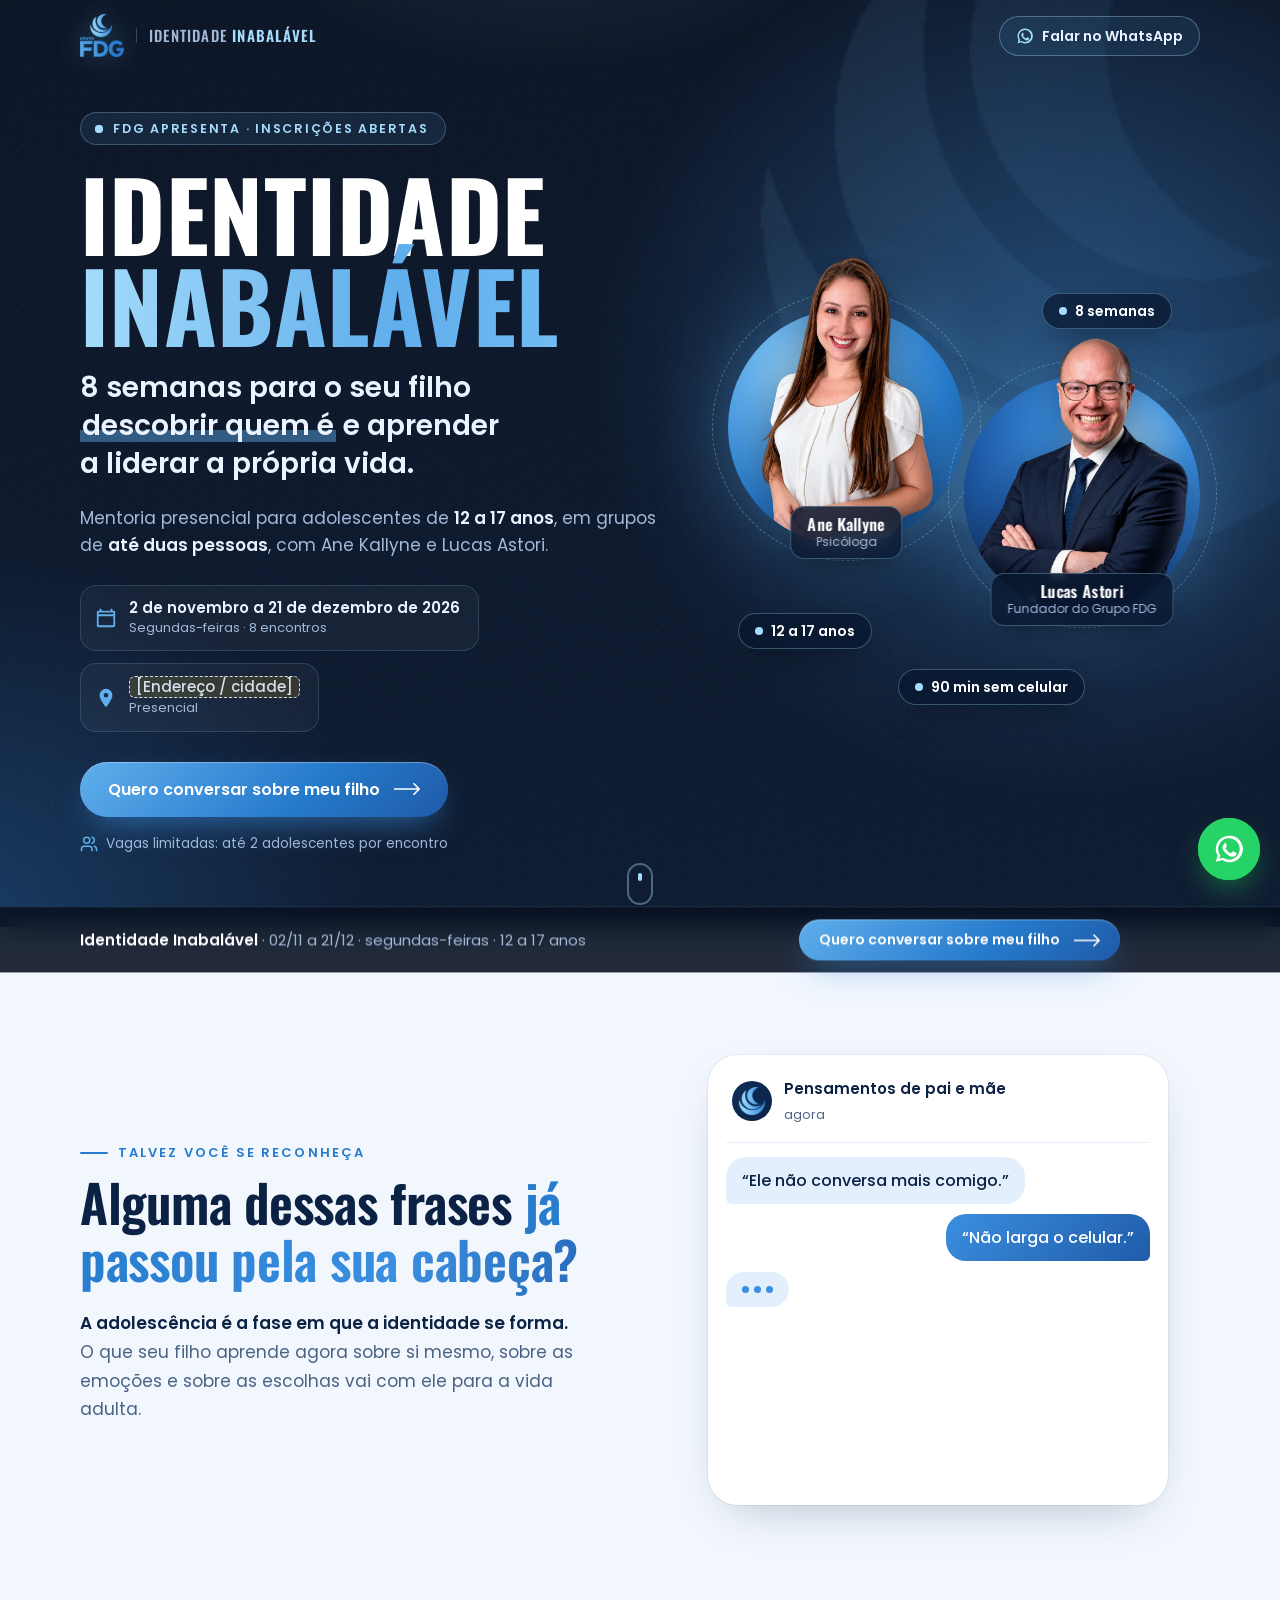
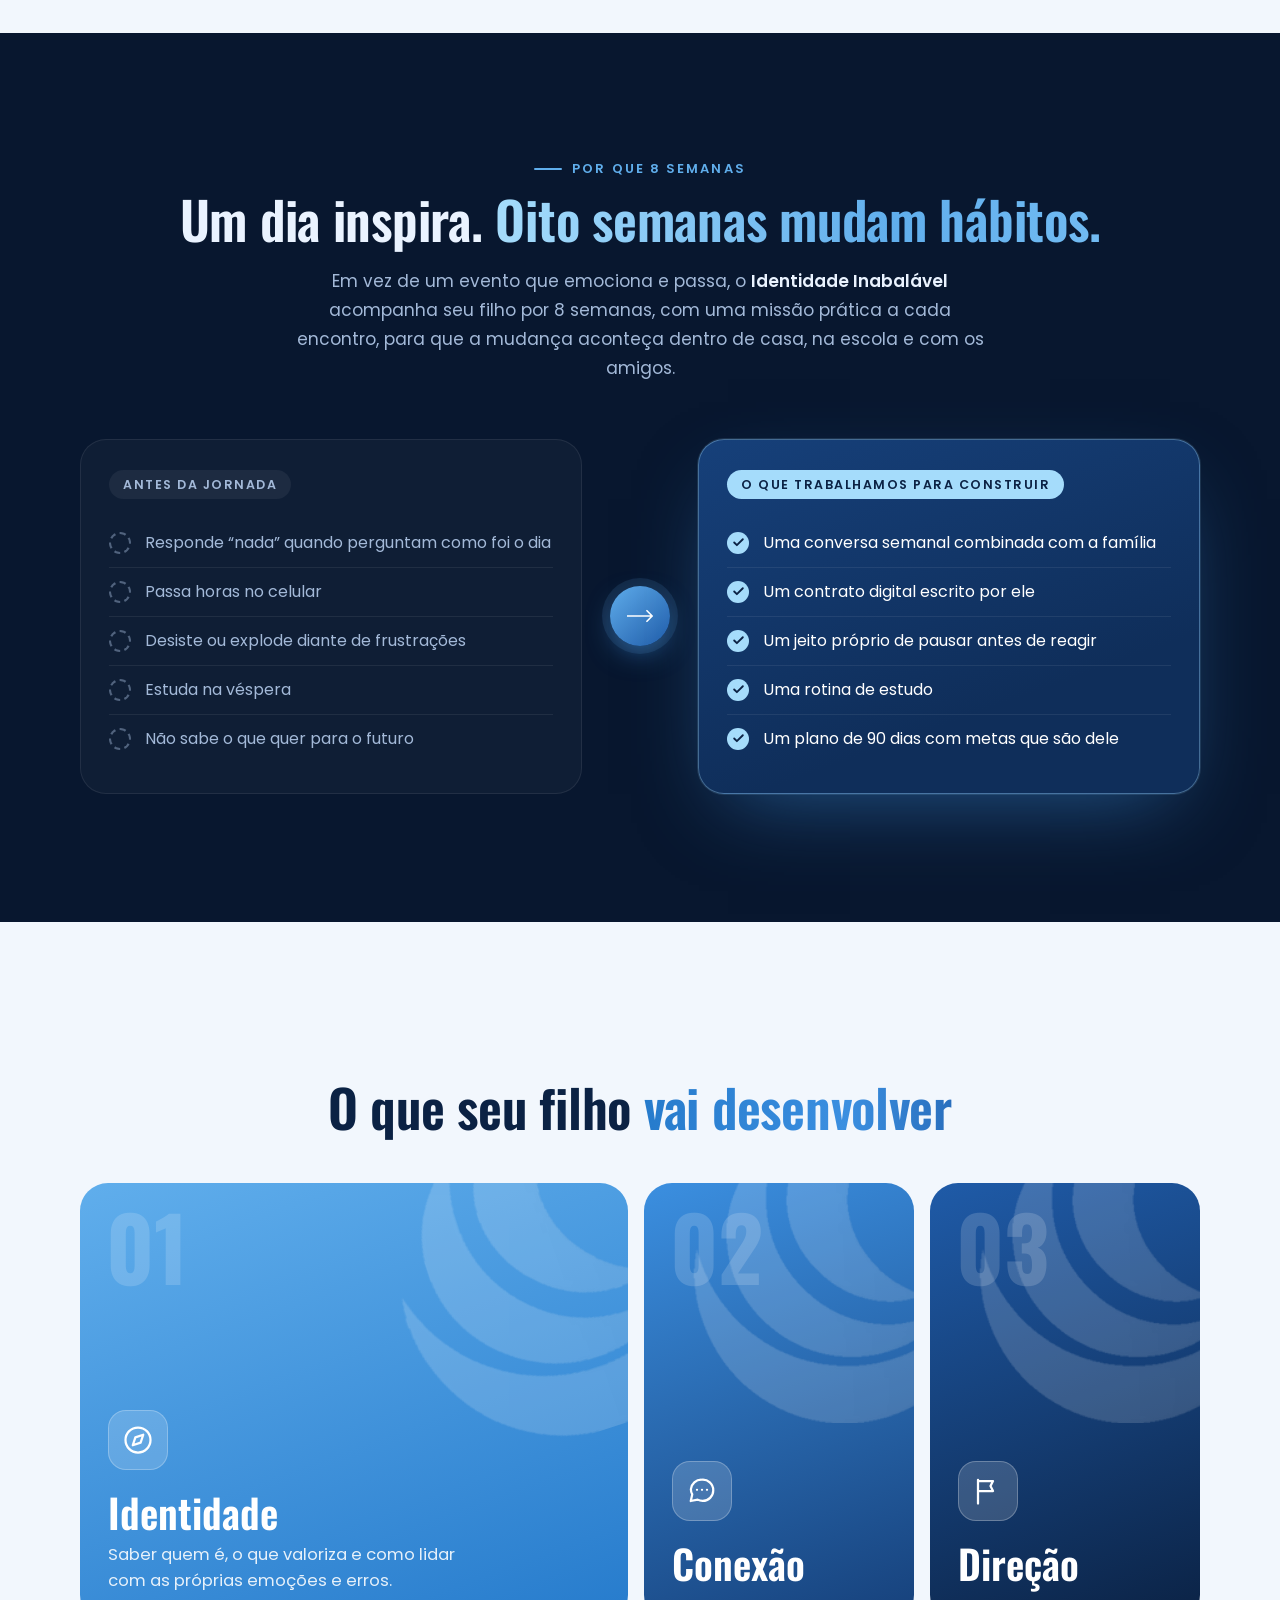
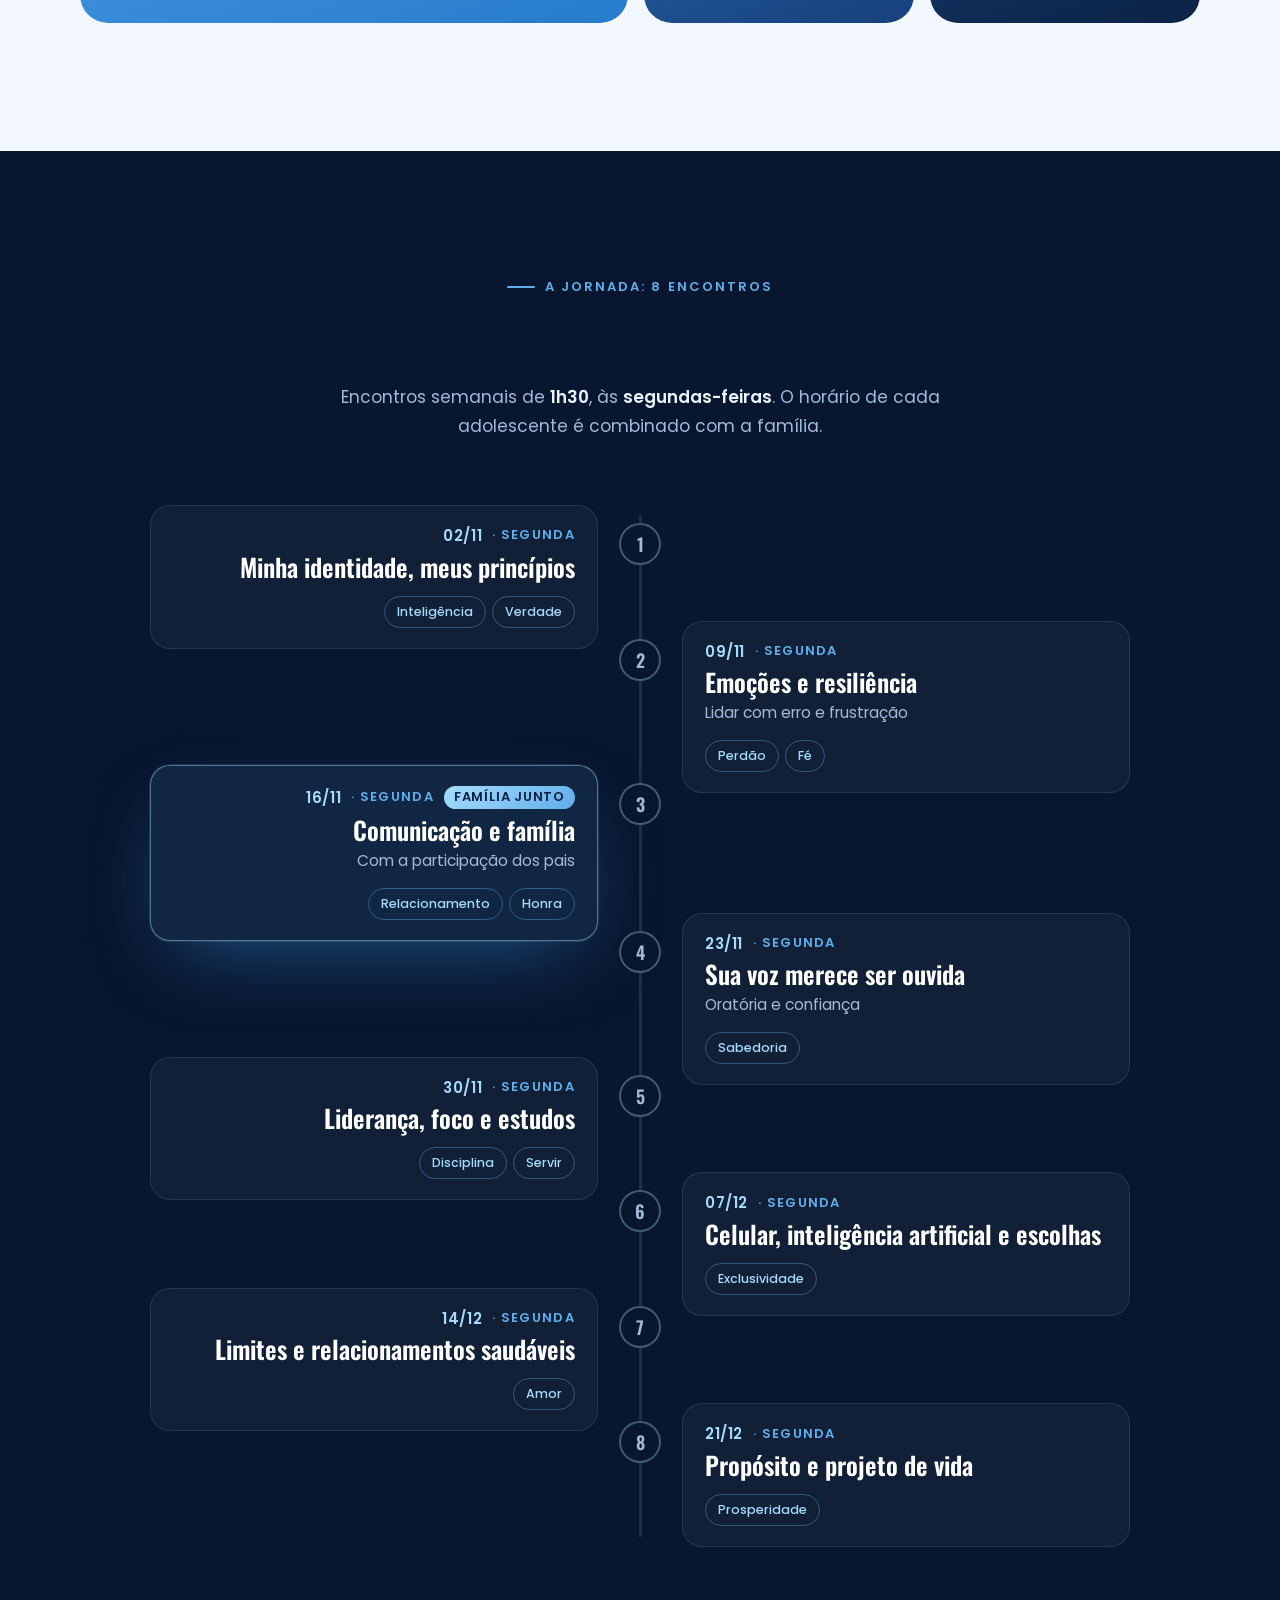
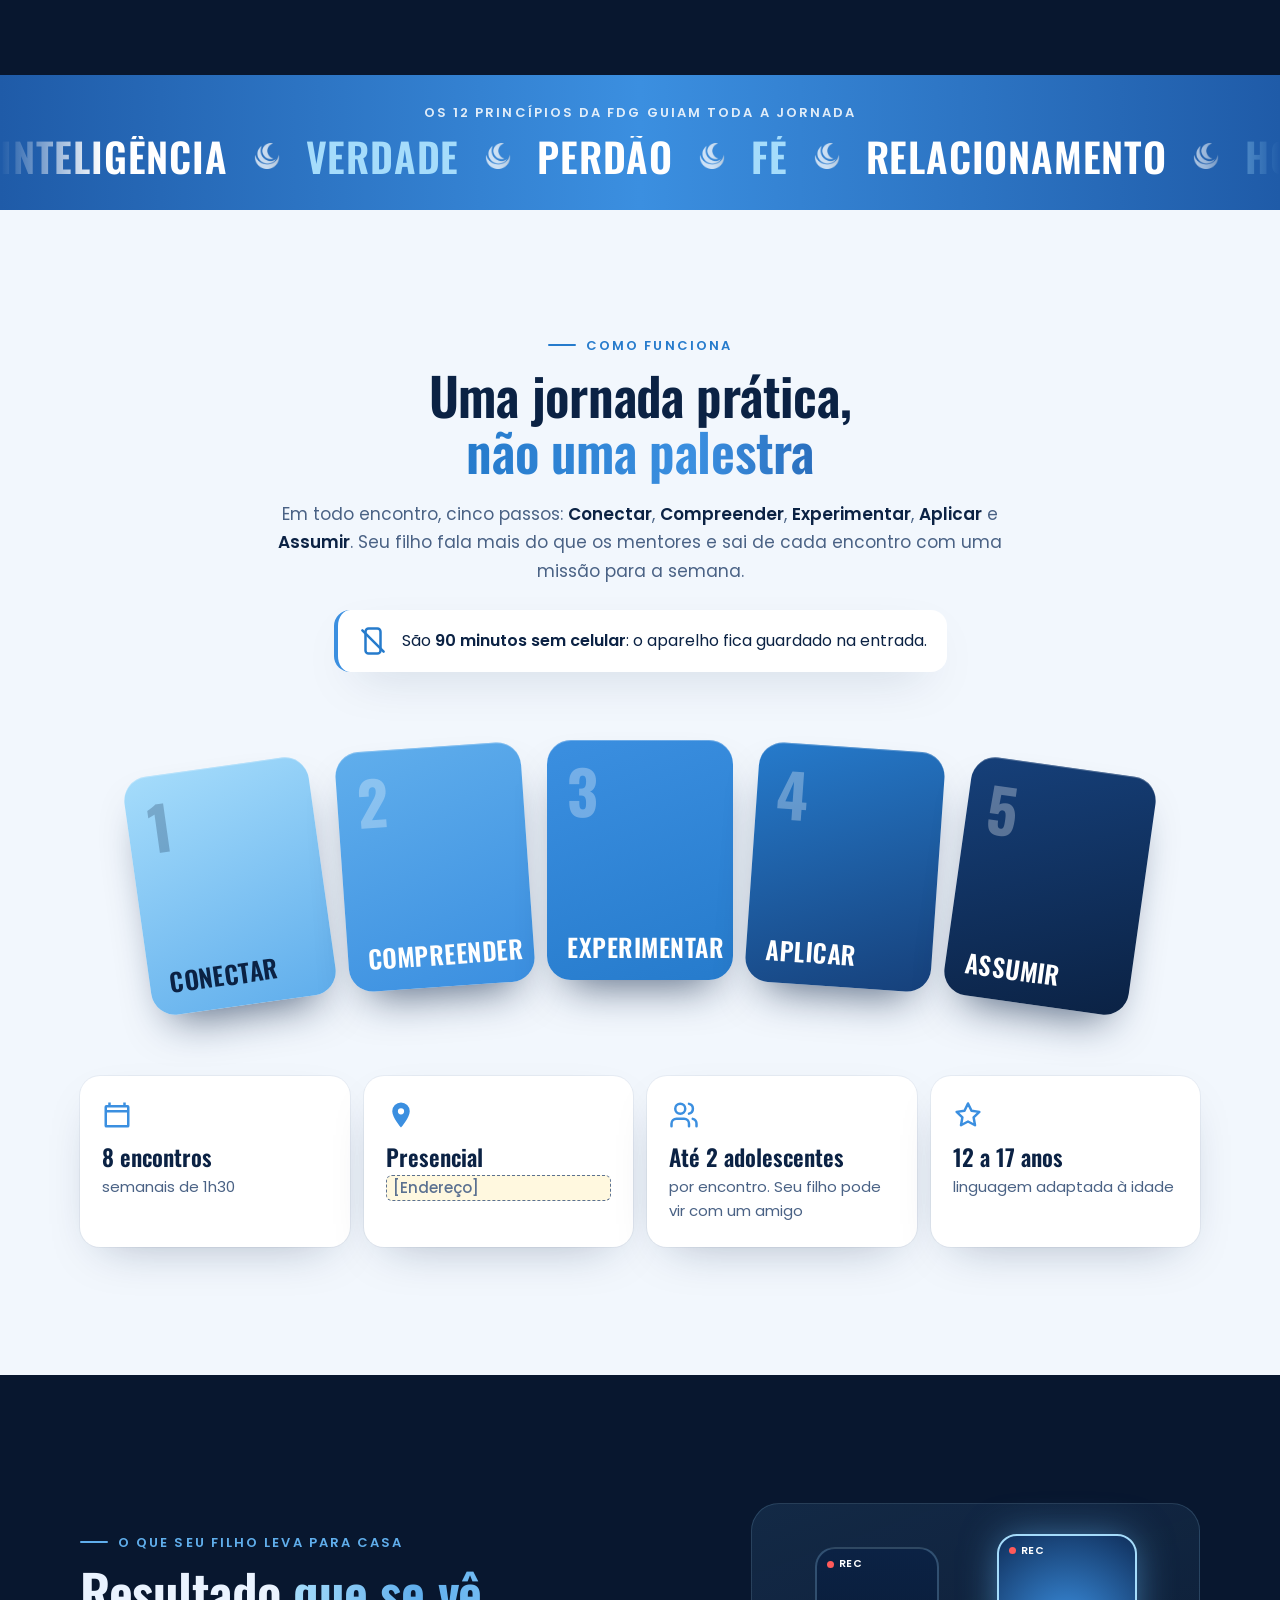
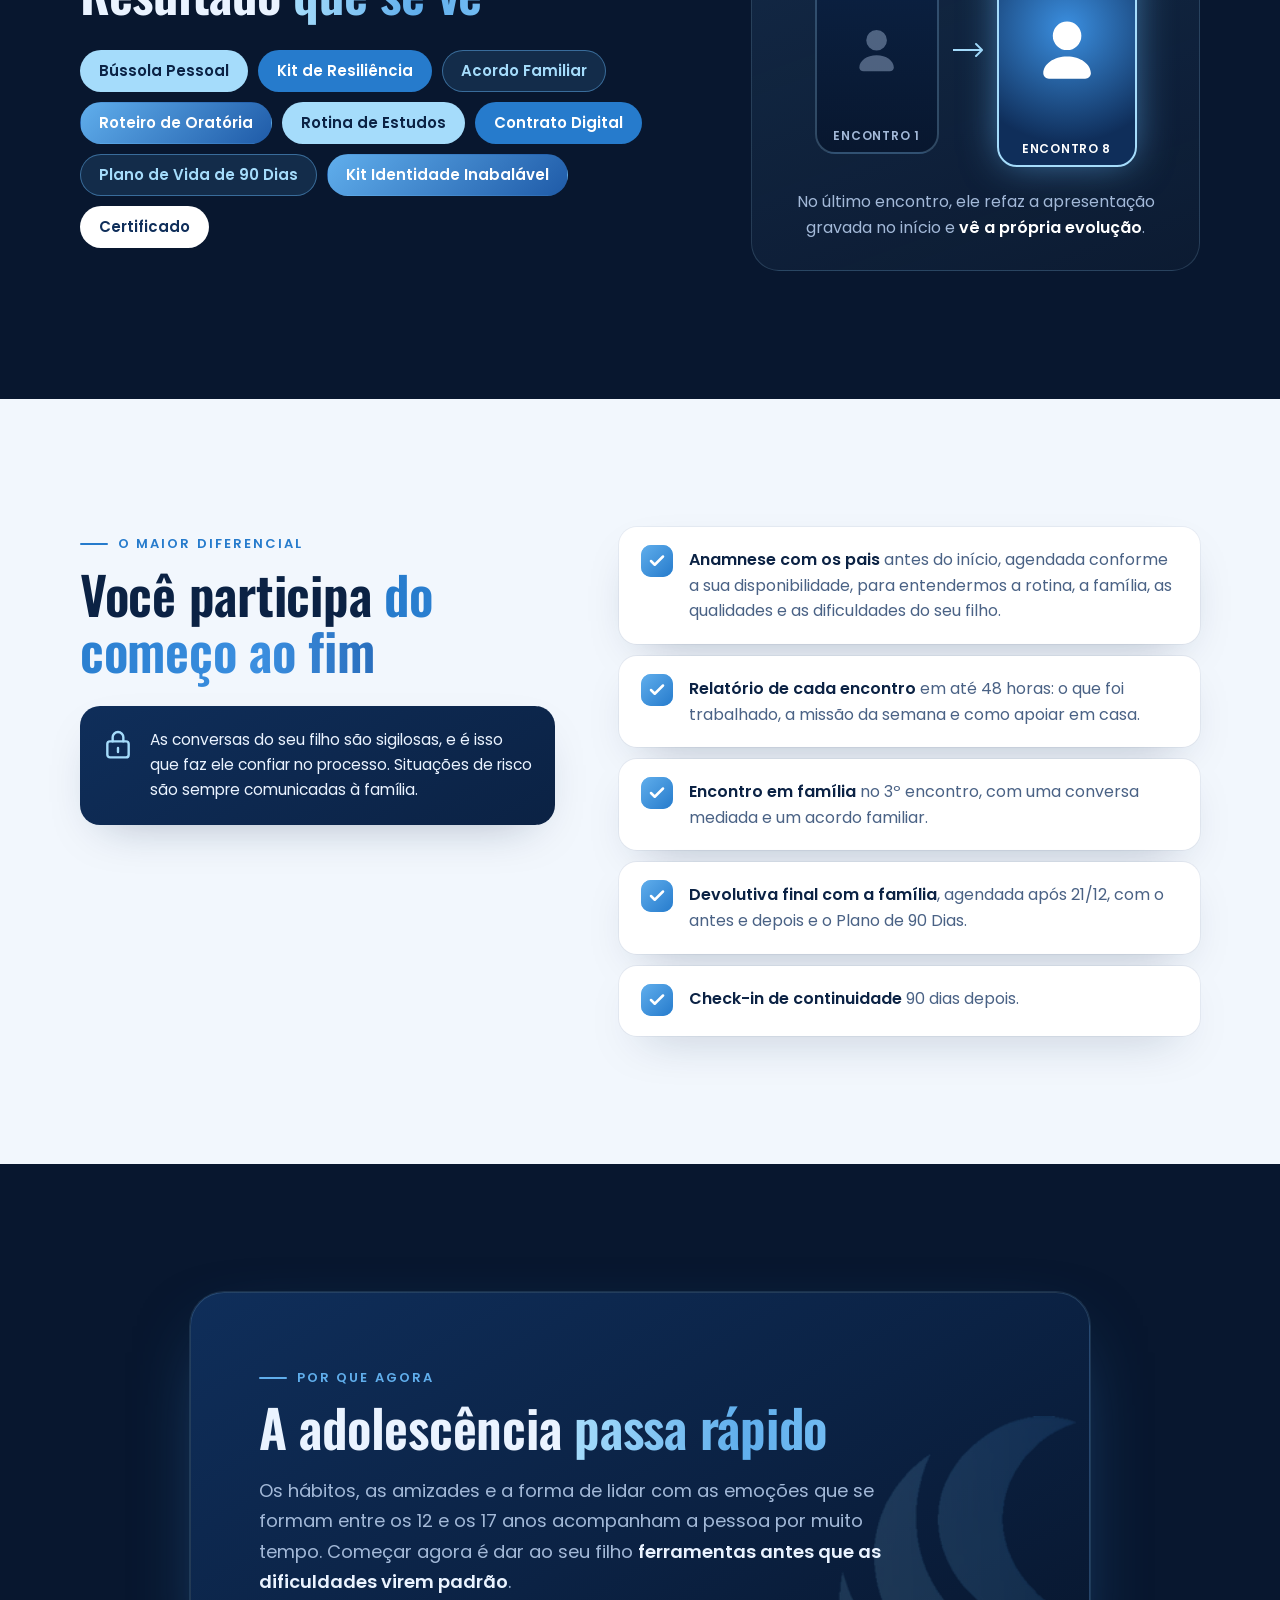
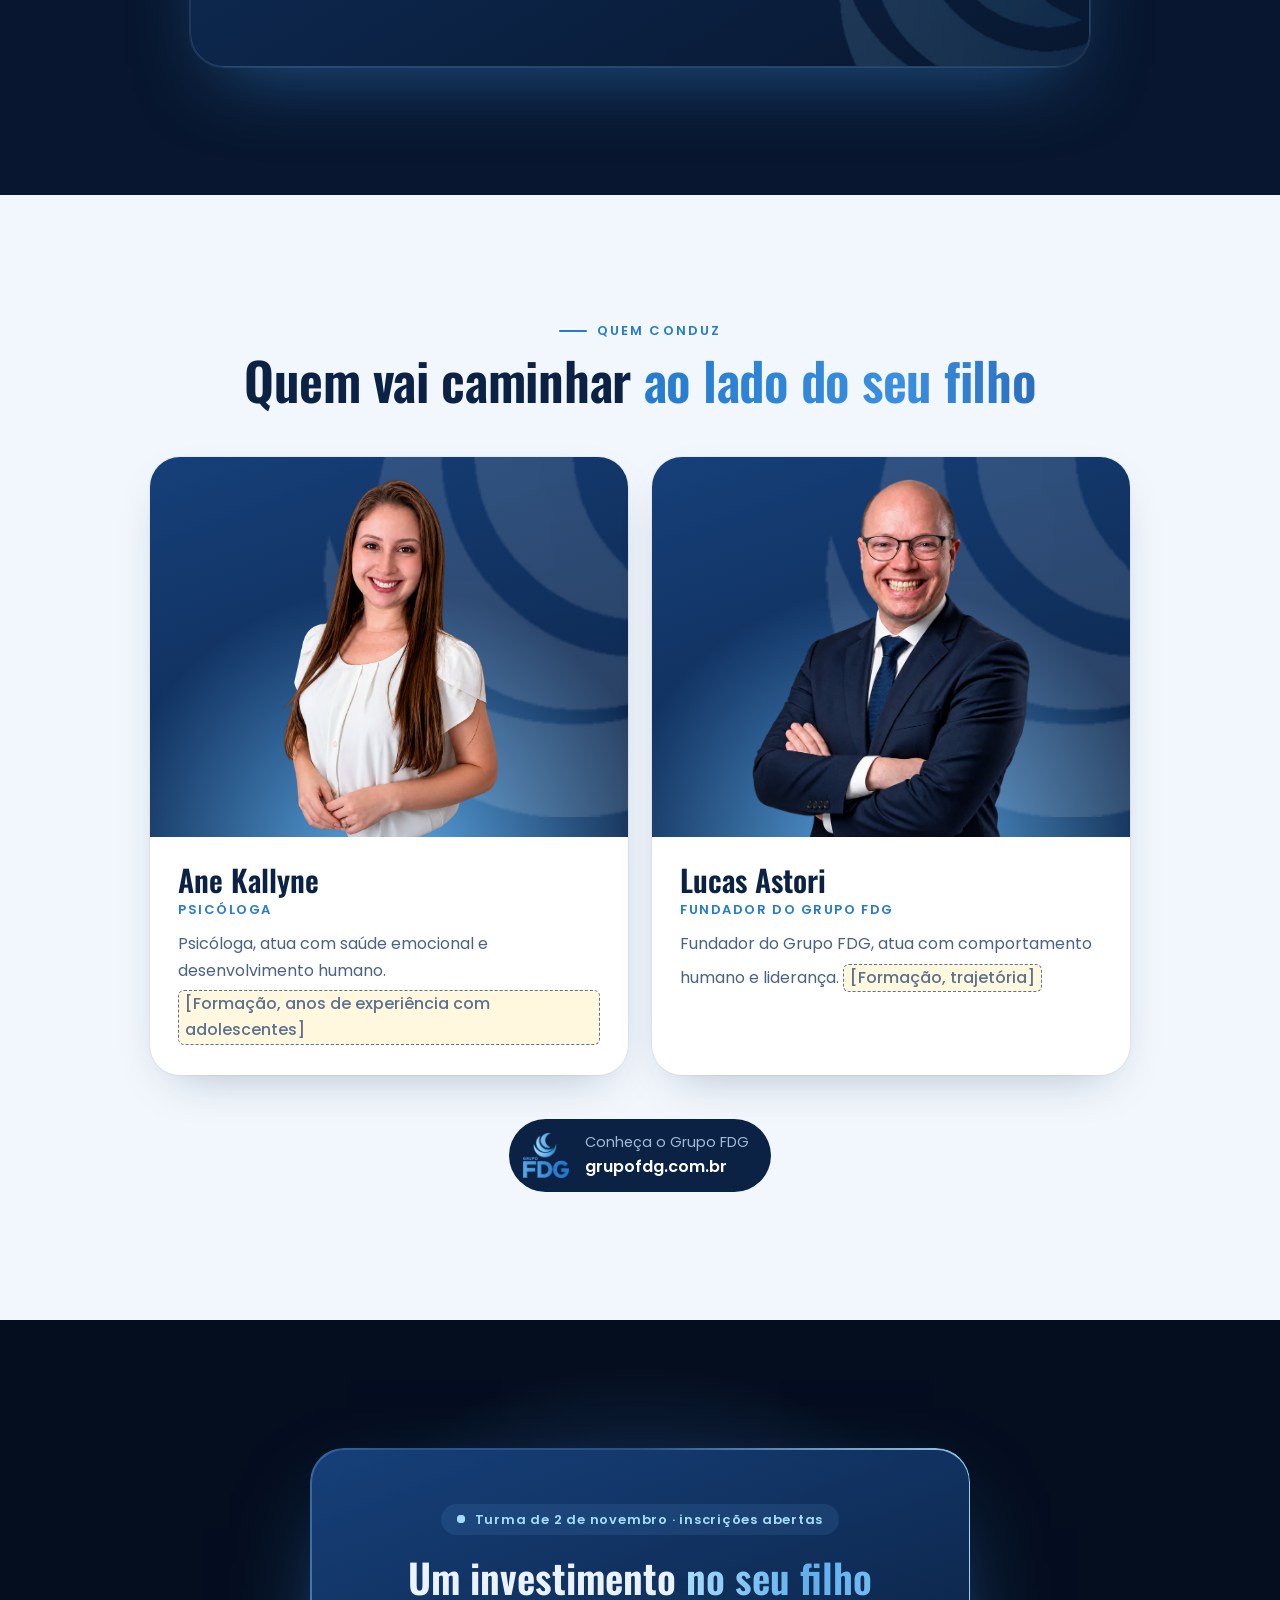
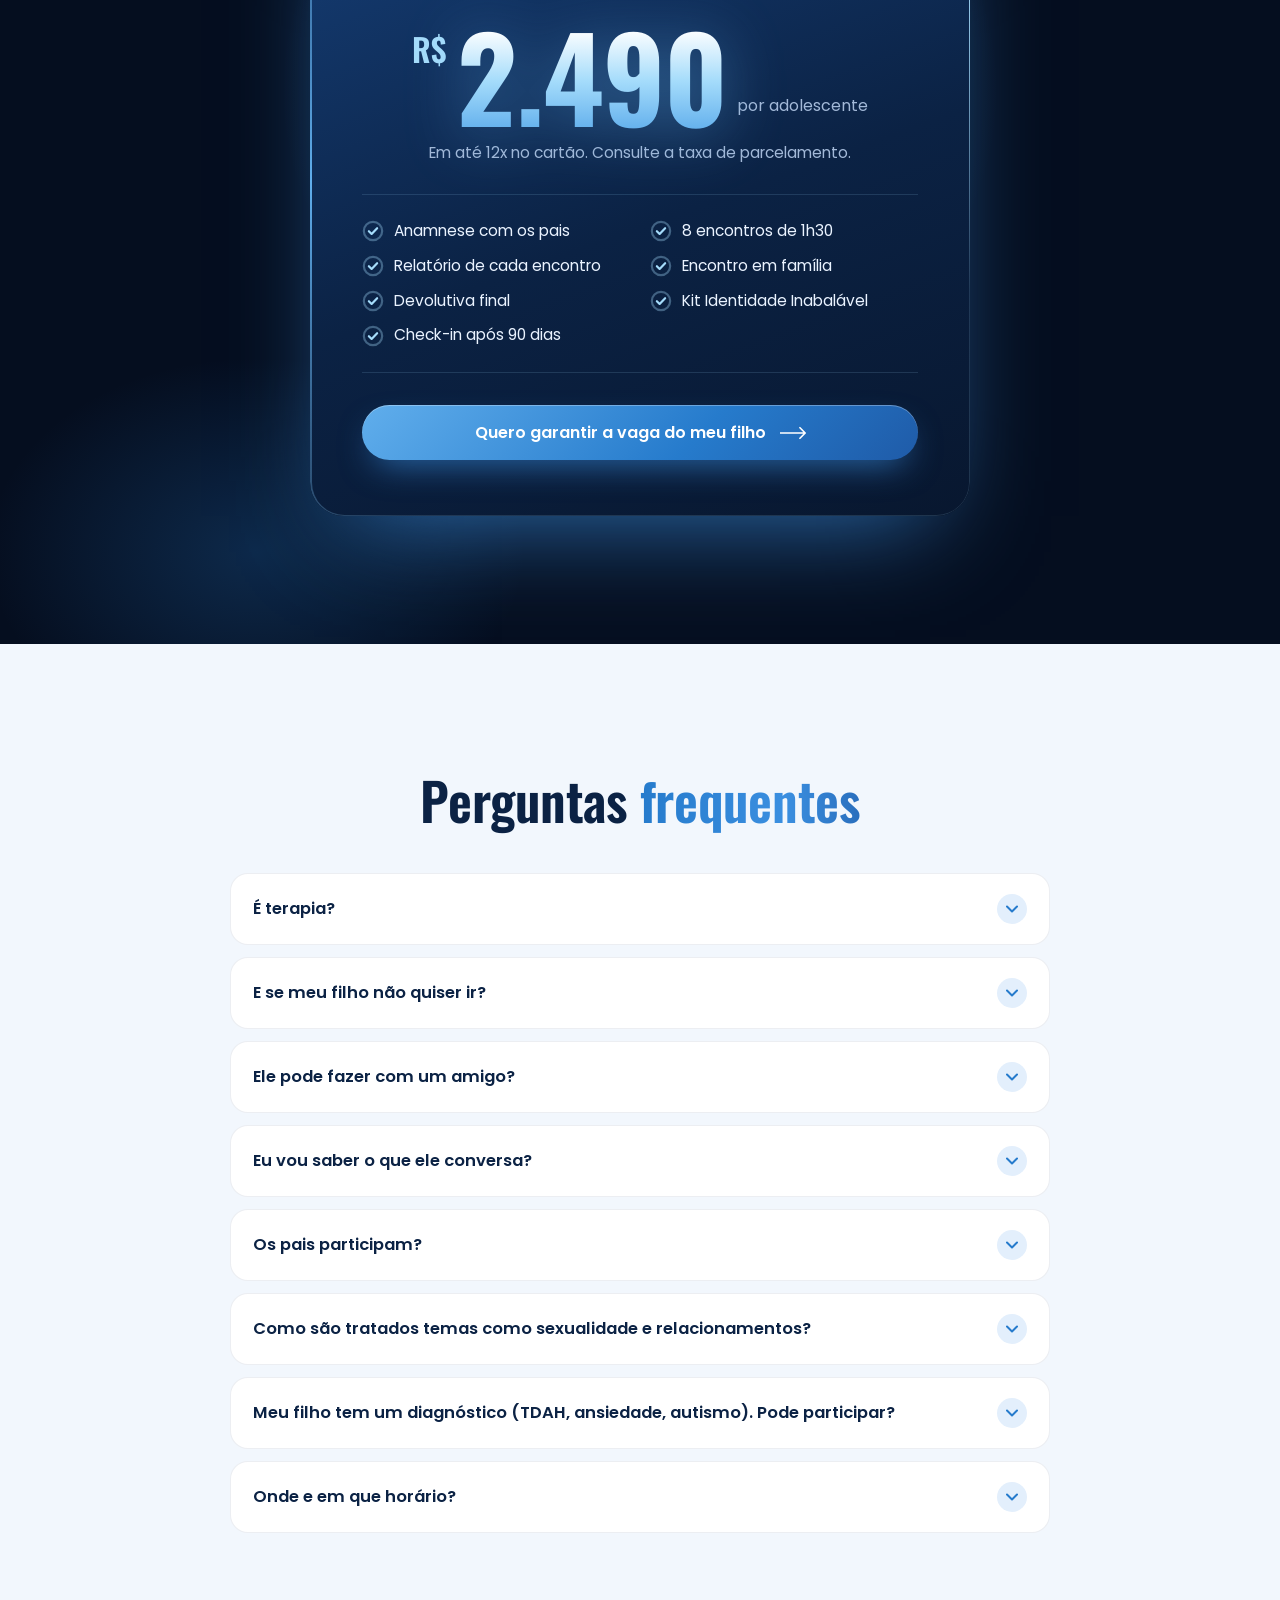
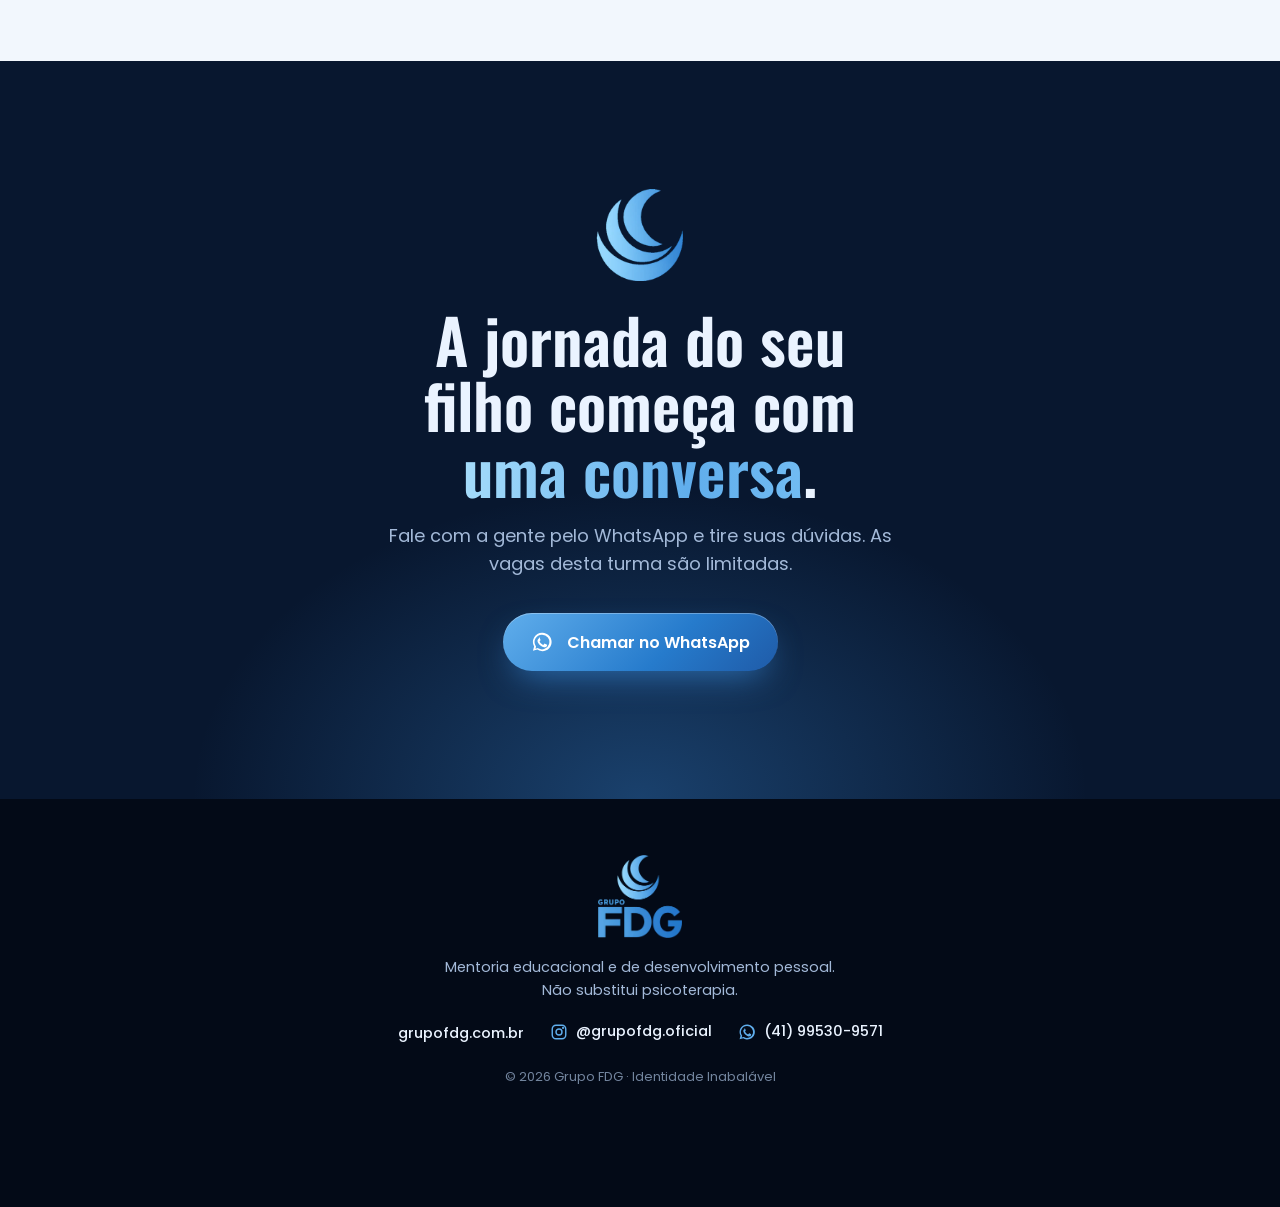
==== commit ab0854b7: "." ====
--- a/mentoriaidentidade/index.html
+++ b/mentoriaidentidade/index.html
@@ -94,20 +94,26 @@
           </div>
         </div>
 
-        <!-- Fotos recortadas dos mentores sobre um disco de luz, no lugar da
-             foto com um adolescente que ainda não existe. -->
-        <div class="hero__fotos entra" style="--d:2" aria-hidden="true">
-          <span class="hero__disco"></span>
-          <span class="hero__anel"></span>
-          <!-- o recorte deixa as fotos saírem por cima do disco e acompanharem
-               a curva dele embaixo -->
-          <div class="hero__recorte">
-            <img class="hero__foto hero__foto--ane" src="assets/img/ane-kallyne.webp" width="640" height="1053" alt="" fetchpriority="high" />
-            <img class="hero__foto hero__foto--lucas" src="assets/img/lucas-astori.webp" width="640" height="825" alt="" fetchpriority="high" />
-          </div>
-          <span class="bolha bolha--1">8 semanas</span>
-          <span class="bolha bolha--2">90 min sem celular</span>
-          <span class="bolha bolha--3">12 a 17 anos</span>
+        <!-- Um retrato para cada mentor, cada um no seu disco de luz, no lugar
+             da foto com um adolescente que ainda não existe. -->
+        <div class="hero__fotos entra" style="--d:2">
+          <figure class="retrato retrato--ane">
+            <span class="retrato__disco" aria-hidden="true"></span>
+            <div class="retrato__recorte">
+              <img src="assets/img/ane-kallyne.webp" width="640" height="1053" alt="Ane Kallyne" fetchpriority="high" />
+            </div>
+            <figcaption class="retrato__nome"><b>Ane Kallyne</b>Psicóloga</figcaption>
+          </figure>
+          <figure class="retrato retrato--lucas">
+            <span class="retrato__disco" aria-hidden="true"></span>
+            <div class="retrato__recorte">
+              <img src="assets/img/lucas-astori.webp" width="640" height="825" alt="Lucas Astori" fetchpriority="high" />
+            </div>
+            <figcaption class="retrato__nome"><b>Lucas Astori</b>Fundador do Grupo FDG</figcaption>
+          </figure>
+          <span class="bolha bolha--1" aria-hidden="true">8 semanas</span>
+          <span class="bolha bolha--2" aria-hidden="true">90 min sem celular</span>
+          <span class="bolha bolha--3" aria-hidden="true">12 a 17 anos</span>
         </div>
       </div>
 
--- a/mentoriaidentidade/assets/css/style.css
+++ b/mentoriaidentidade/assets/css/style.css
@@ -290,38 +290,71 @@
 .aviso { display: flex; align-items: center; gap: 8px; font-size: 13.5px; color: var(--claro-suave); }
 .aviso svg { width: 18px; height: 18px; color: var(--azul-300); }
 
-/* fotos sobre o disco */
+/* Dois retratos separados, cada um no seu disco, lado a lado e em
+   alturas diferentes. O quadro é 100 de largura por 84 de altura. */
 .hero__fotos {
   position: relative;
-  width: min(100%, 500px); aspect-ratio: 1;
-  margin-inline: auto;
-}
-.hero__disco {
-  position: absolute; inset: 8%; border-radius: 50%;
+  width: min(100%, 560px); aspect-ratio: 1 / .84;
+  margin: 10% auto 0;
+}
+.retrato {
+  position: absolute; width: 50%; aspect-ratio: 1;
+  animation: boia 7s ease-in-out infinite alternate;
+}
+.retrato--ane { left: 0; top: 0; }
+.retrato--lucas { right: 0; top: 17%; animation-delay: -3.5s; }
+@keyframes boia { from { translate: 0 -5px; } to { translate: 0 7px; } }
+
+.retrato__disco {
+  position: absolute; inset: 0; border-radius: 50%;
   background: radial-gradient(circle at 34% 28%, var(--ceu) 0%, var(--azul-300) 28%, var(--azul-500) 60%, var(--azul-800) 100%);
-  box-shadow: 0 0 120px -10px rgba(96, 174, 236, .55);
-  animation: respira 6s ease-in-out infinite;
-}
-@keyframes respira { 50% { transform: scale(1.03); box-shadow: 0 0 150px 0 rgba(96, 174, 236, .6); } }
-.hero__anel {
-  position: absolute; inset: 1%; border-radius: 50%;
+  box-shadow: 0 0 90px -14px rgba(96, 174, 236, .6);
+}
+.retrato--lucas .retrato__disco {
+  background: radial-gradient(circle at 66% 28%, var(--ceu) 0%, var(--azul-400) 30%, var(--azul-600) 62%, var(--azul-900) 100%);
+}
+/* anel tracejado girando em volta de cada disco */
+.retrato__disco::after {
+  content: ""; position: absolute; inset: -7%; border-radius: 50%;
   border: 1.5px dashed rgba(165, 220, 251, .35);
   animation: girar 50s linear infinite;
 }
-/* Recorte: retângulo em cima + meio-círculo embaixo, do mesmo tamanho
-   do disco. Caixa de 84% de largura por 122% de altura do quadro. */
-.hero__recorte {
-  position: absolute; top: -30%; left: 8%; right: 8%; bottom: 8%;
+.retrato--lucas .retrato__disco::after { animation-direction: reverse; }
+
+/* Recorte: retângulo em cima + meio-círculo embaixo do tamanho do disco,
+   para a cabeça sair por cima e o corpo acompanhar a curva. A caixa vai
+   22% acima do disco: altura total 122%, centro do círculo a 72%. */
+.retrato__recorte {
+  position: absolute; top: -22%; left: 0; right: 0; bottom: 0;
   -webkit-mask:
-    linear-gradient(#000, #000) top / 100% 65.6% no-repeat,
-    radial-gradient(closest-side, #000 99.4%, transparent 100%) bottom / 100% 68.9% no-repeat;
+    linear-gradient(#000, #000) top / 100% 59% no-repeat,
+    radial-gradient(closest-side, #000 99.4%, transparent 100%) bottom / 100% 81.97% no-repeat;
   mask:
-    linear-gradient(#000, #000) top / 100% 65.6% no-repeat,
-    radial-gradient(closest-side, #000 99.4%, transparent 100%) bottom / 100% 68.9% no-repeat;
-}
-.hero__foto { position: absolute; bottom: 0; filter: drop-shadow(0 10px 30px rgba(5, 14, 31, .45)); }
-.hero__foto--ane { left: -2%; width: 54%; z-index: 1; }
-.hero__foto--lucas { right: -4%; width: 60%; z-index: 2; }
+    linear-gradient(#000, #000) top / 100% 59% no-repeat,
+    radial-gradient(closest-side, #000 99.4%, transparent 100%) bottom / 100% 81.97% no-repeat;
+}
+.retrato__recorte img { position: absolute; bottom: 0; filter: drop-shadow(0 10px 24px rgba(5, 14, 31, .45)); }
+.retrato--ane img { left: 13%; width: 74%; }
+.retrato--lucas img { left: 5%; width: 90%; }
+
+.retrato__nome {
+  position: absolute; left: 50%; bottom: -14px; z-index: 2;
+  translate: -50% 0;
+  padding: 8px 16px; border-radius: 14px;
+  background: rgba(8, 23, 47, .82);
+  border: 1px solid rgba(165, 220, 251, .3);
+  -webkit-backdrop-filter: blur(10px); backdrop-filter: blur(10px);
+  box-shadow: 0 12px 30px -10px rgba(0, 0, 0, .55);
+  text-align: center; white-space: nowrap;
+  font-size: 12px; line-height: 1.3; color: var(--claro-suave);
+}
+.retrato__nome b { display: block; font: 600 16px/1.2 var(--f-titulo); letter-spacing: .02em; color: #fff; }
+@media (max-width: 520px) {
+  .retrato__nome { padding: 6px 12px; font-size: 11px; }
+  .retrato__nome b { font-size: 14px; }
+}
+
+@keyframes respira { 50% { transform: scale(1.03); box-shadow: 0 0 150px 0 rgba(96, 174, 236, .6); } }
 
 .bolha {
   position: absolute; z-index: 3;
@@ -337,13 +370,15 @@
   content: ""; display: inline-block; width: 8px; height: 8px; margin-right: 8px;
   border-radius: 50%; background: var(--ceu); vertical-align: 1px;
 }
-.bolha--1 { top: 14%; left: -4%; }
-.bolha--2 { top: 48%; right: -6%; animation-delay: -1.7s; }
-.bolha--3 { bottom: 6%; left: 4%; animation-delay: -3.2s; }
+/* as bolhas ocupam os vãos que a escada dos retratos deixa */
+.bolha--1 { top: -4%; right: 6%; }
+.bolha--2 { bottom: 0; left: 36%; animation-delay: -1.7s; }
+.bolha--3 { bottom: 14%; left: 2%; animation-delay: -3.2s; }
 @keyframes flutua { from { transform: translateY(-6px); } to { transform: translateY(8px); } }
 @media (max-width: 520px) {
-  .bolha { font-size: 12.5px; padding: 8px 12px; }
-  .bolha--1 { left: 0; } .bolha--2 { right: 0; }
+  .bolha { font-size: 12px; padding: 7px 11px; }
+  .bolha::before { width: 6px; height: 6px; margin-right: 6px; }
+  .bolha--1 { right: 2%; } .bolha--2 { left: 30%; } .bolha--3 { left: 0; }
 }
 
 .hero__rolar {
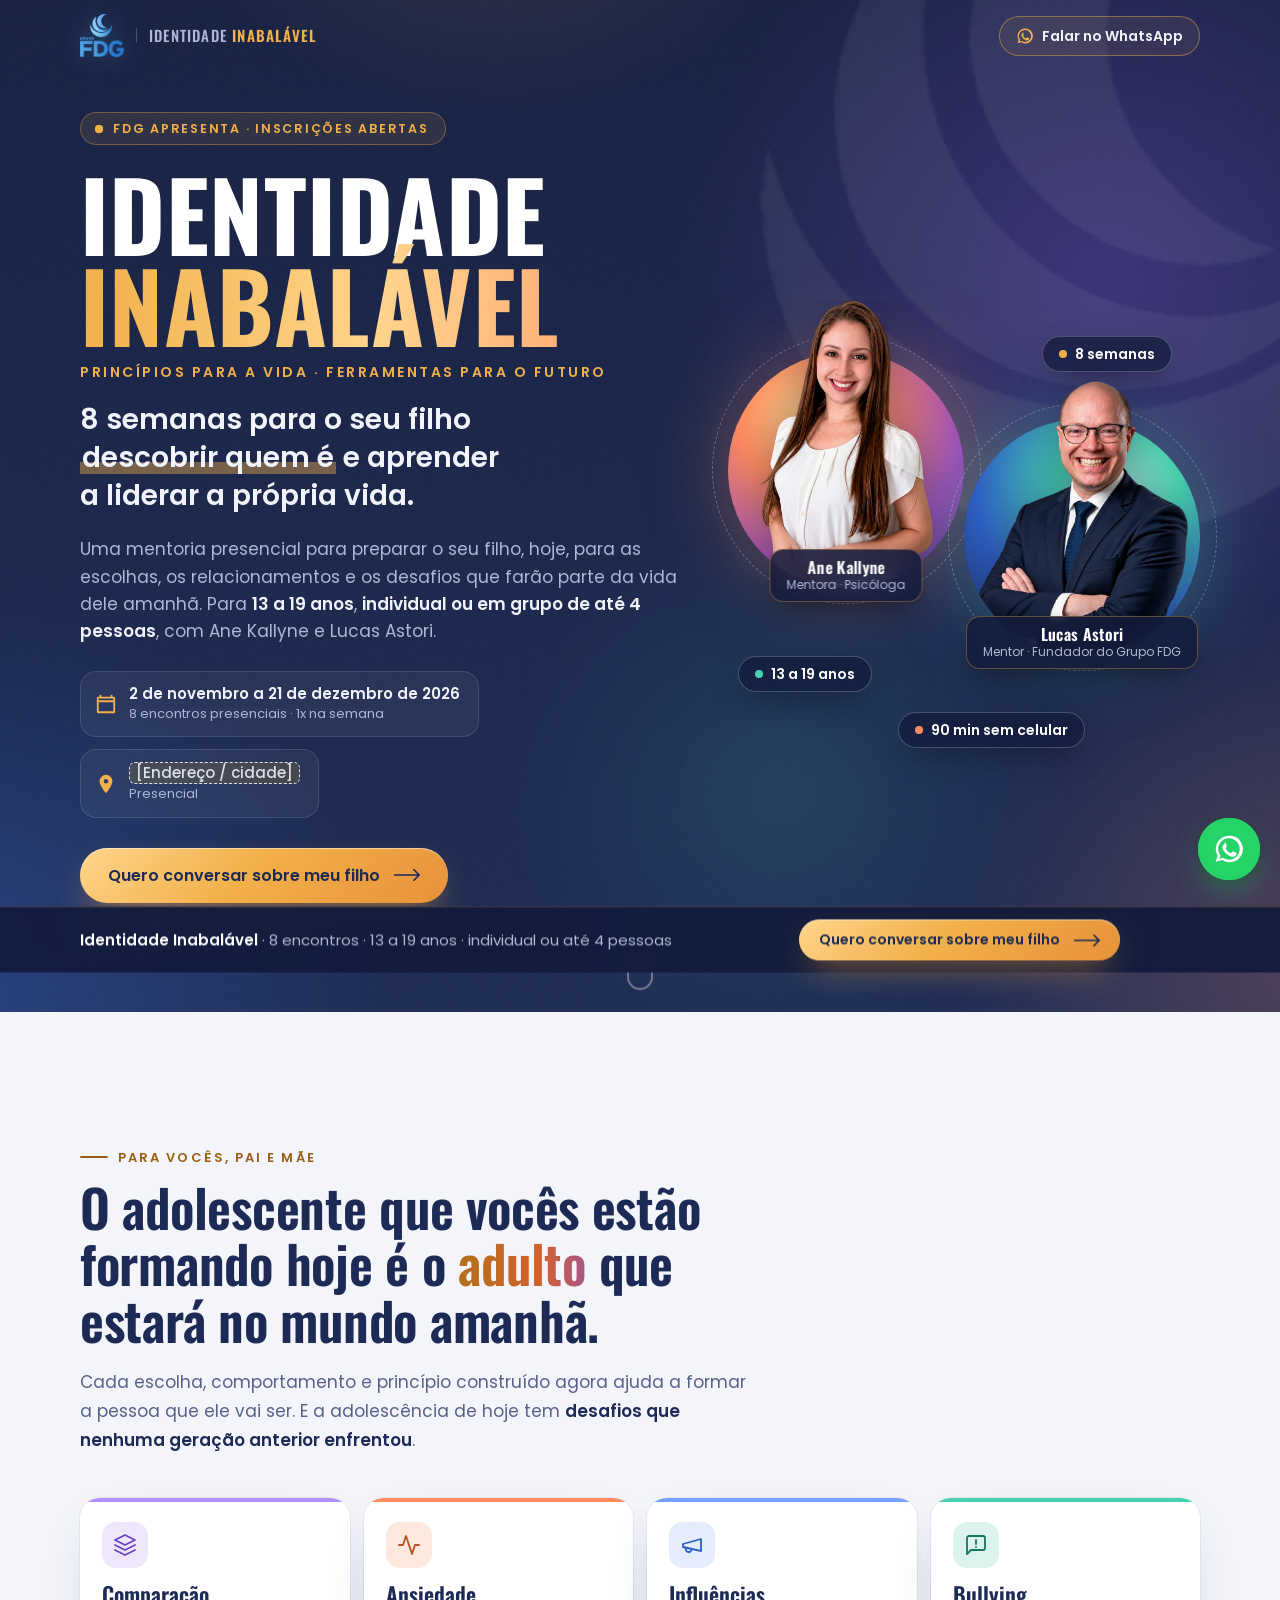
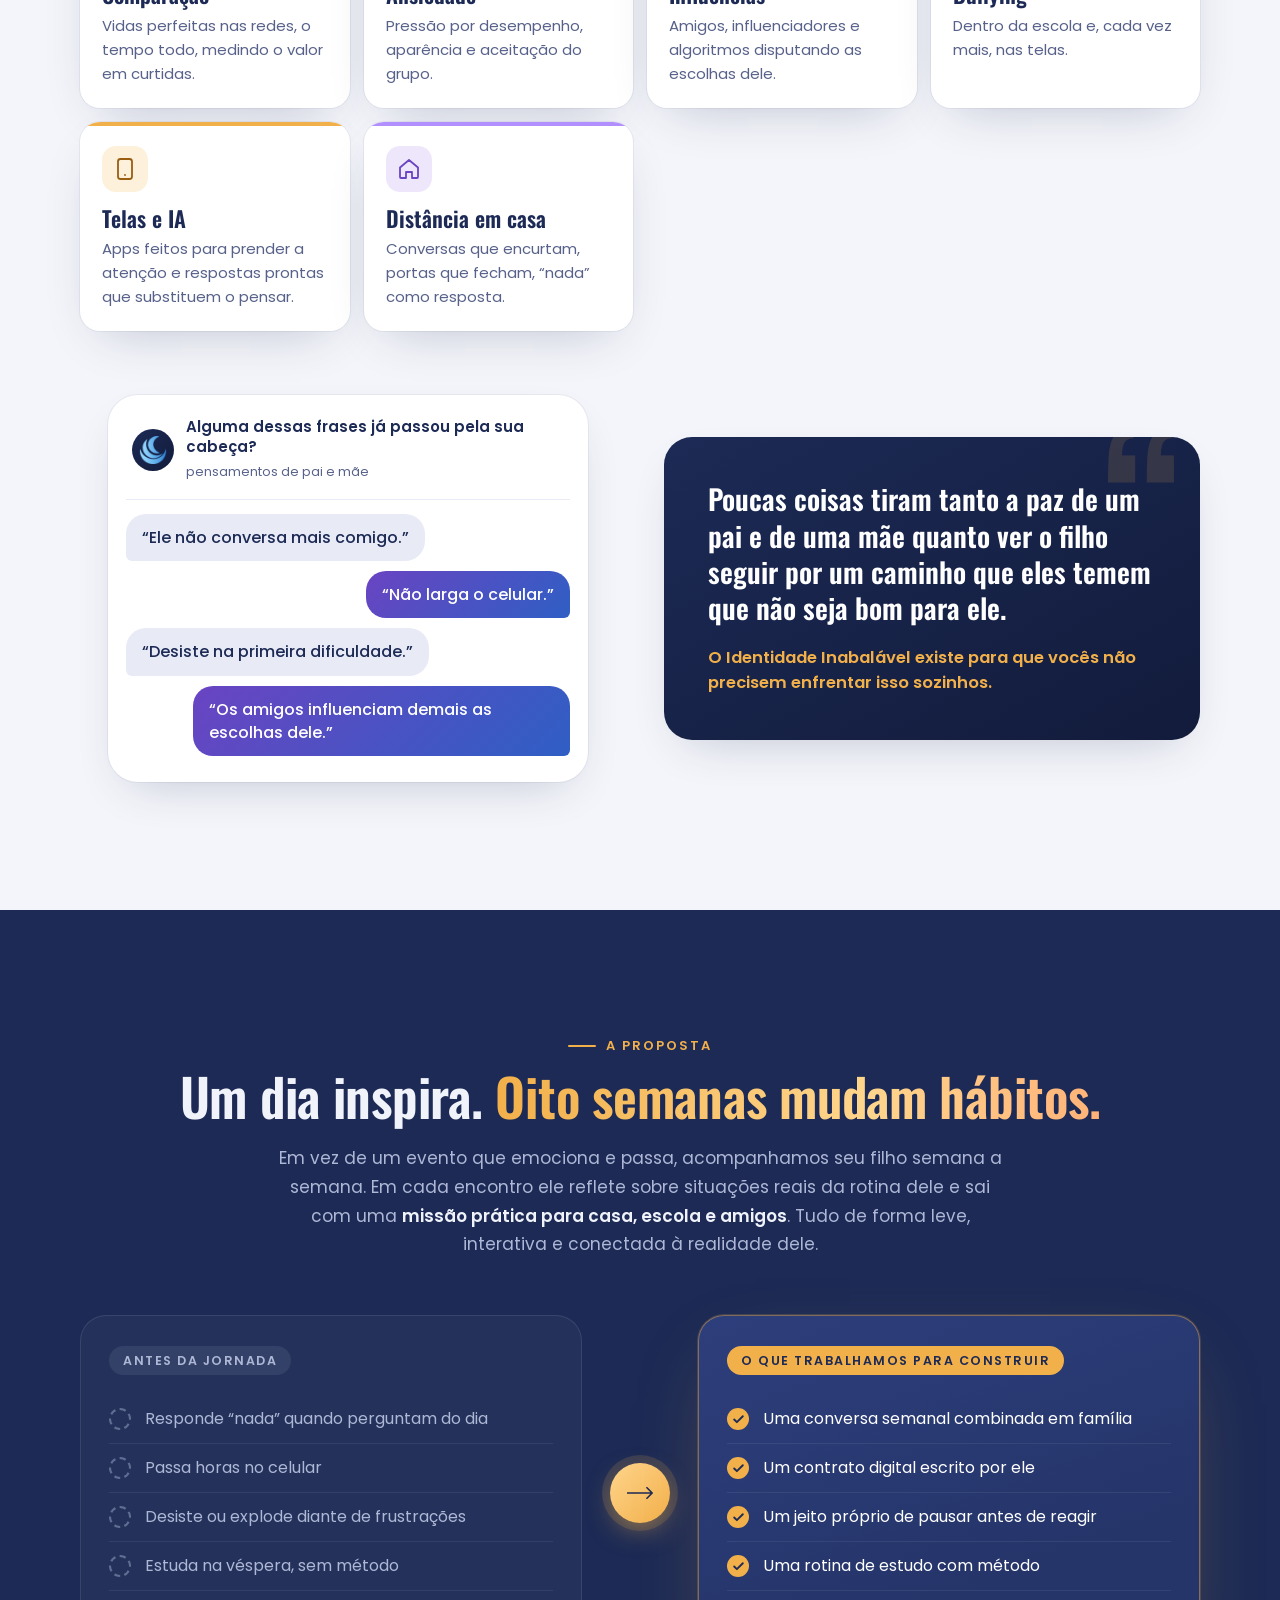
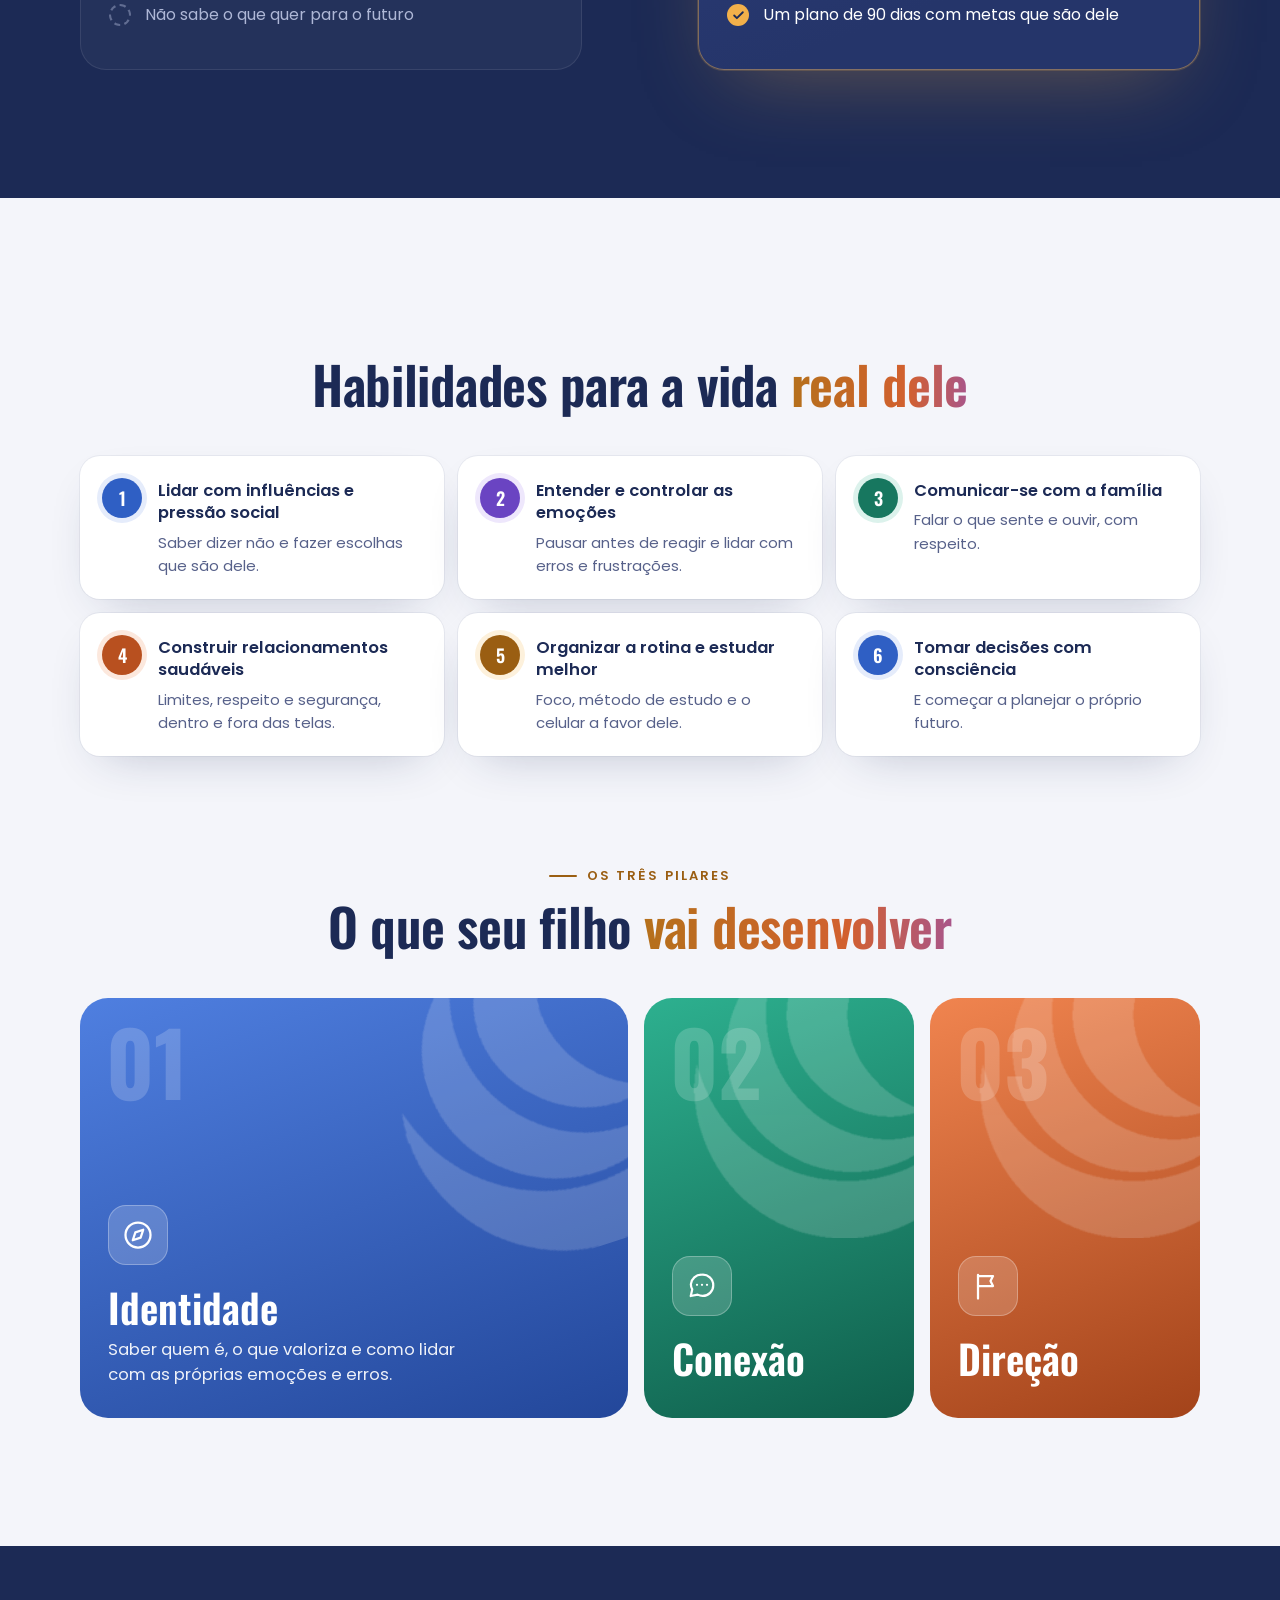
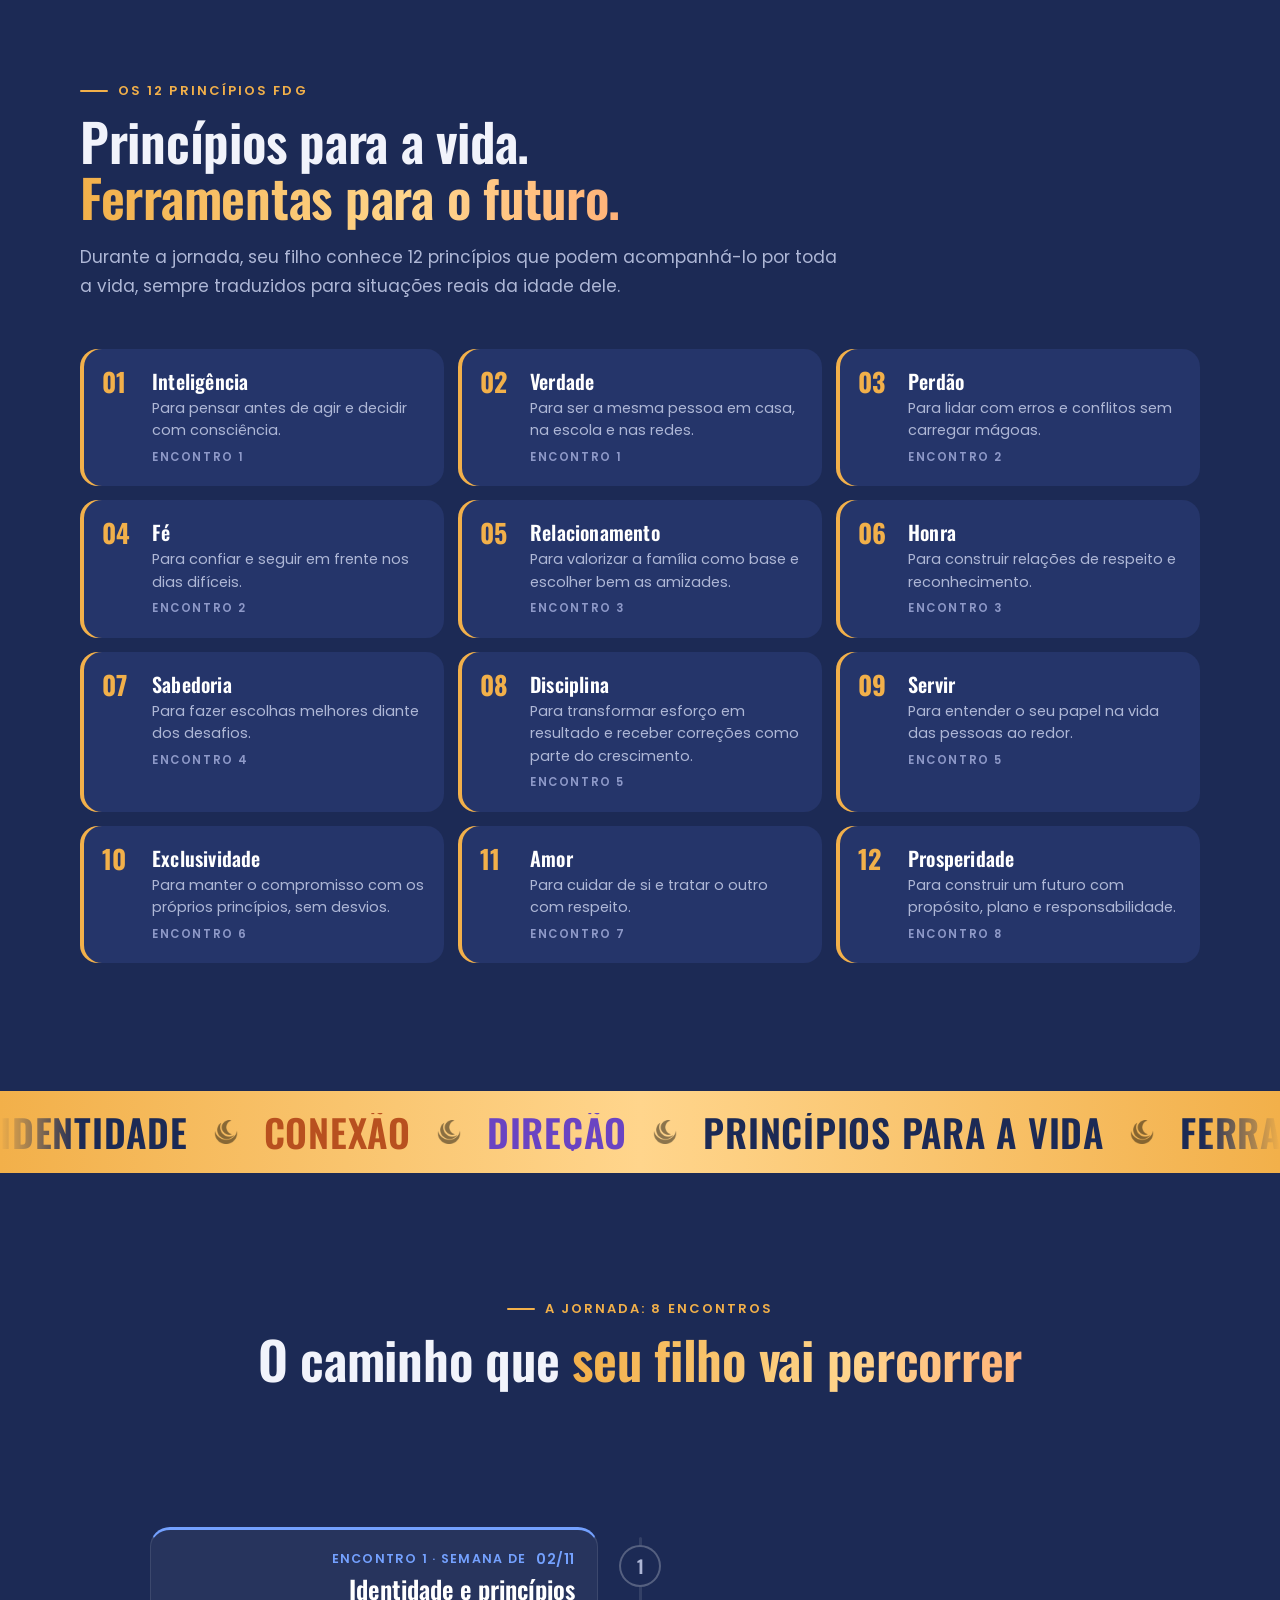
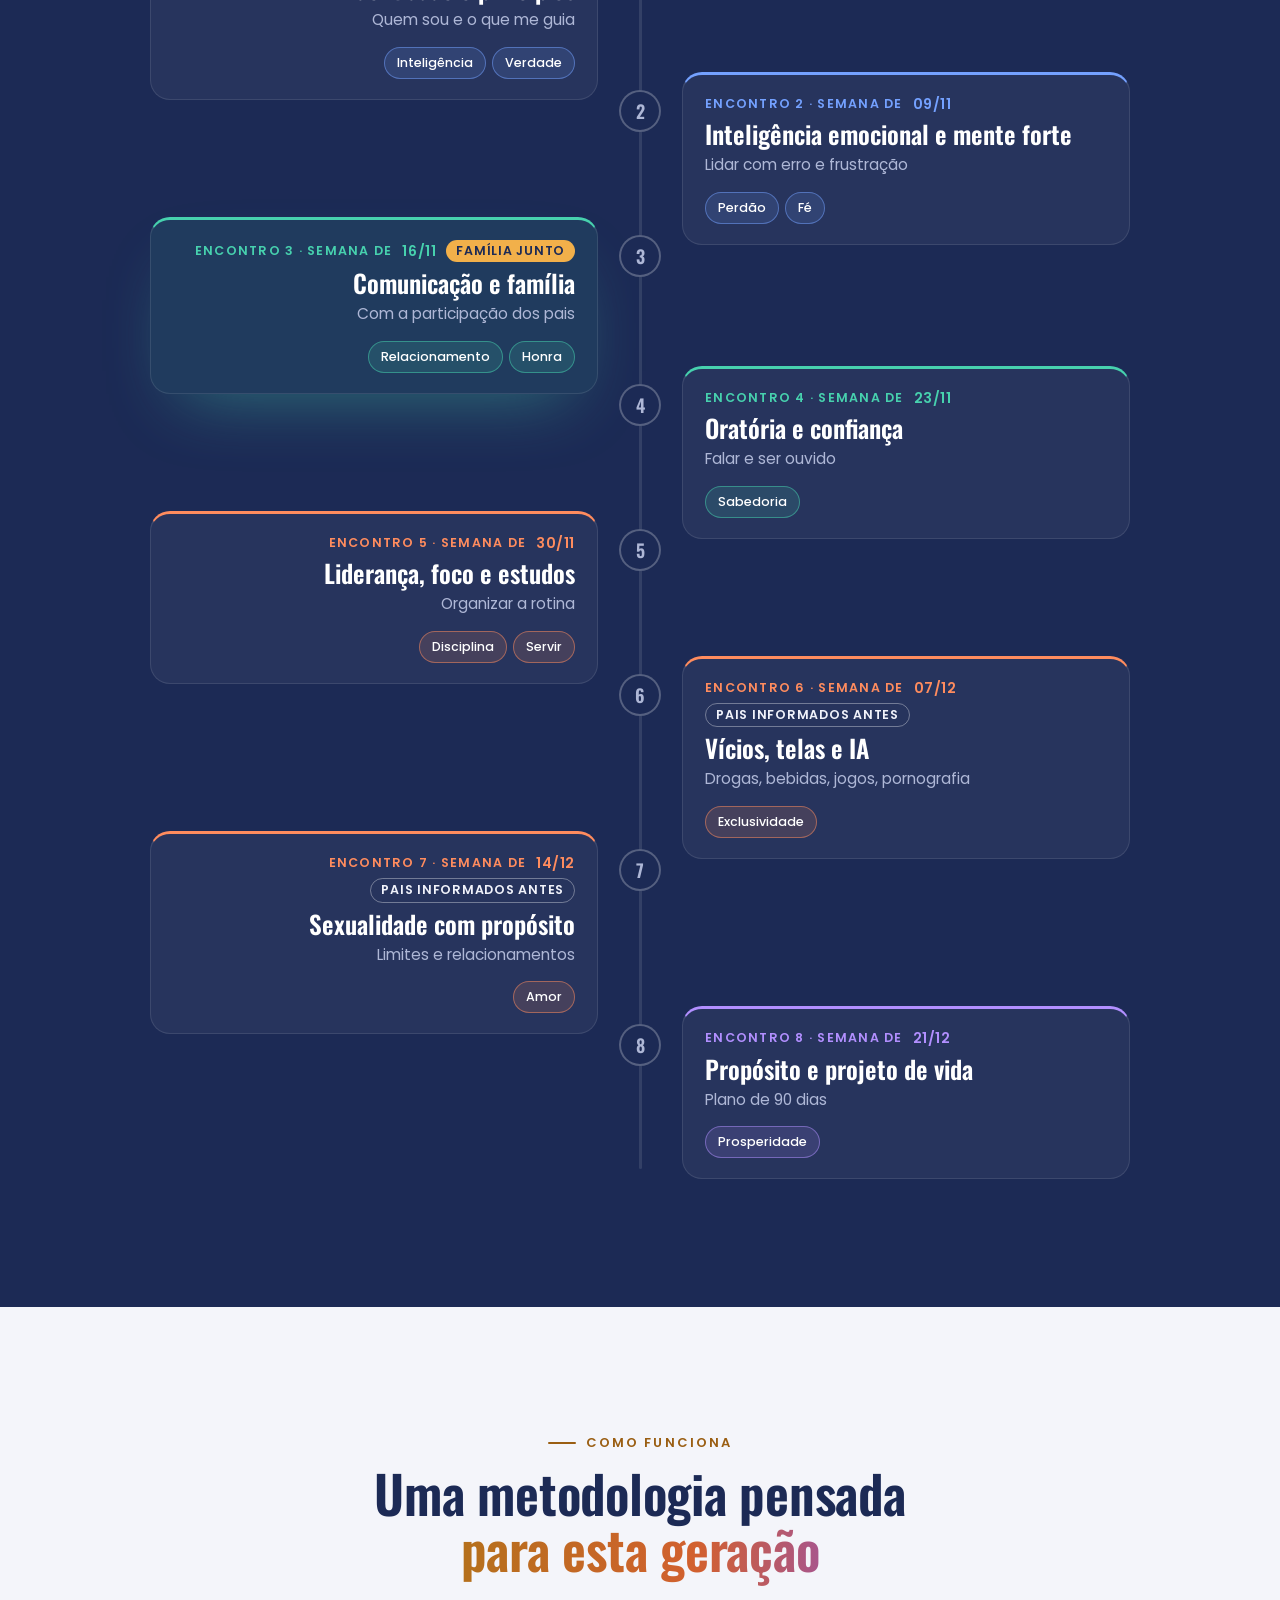
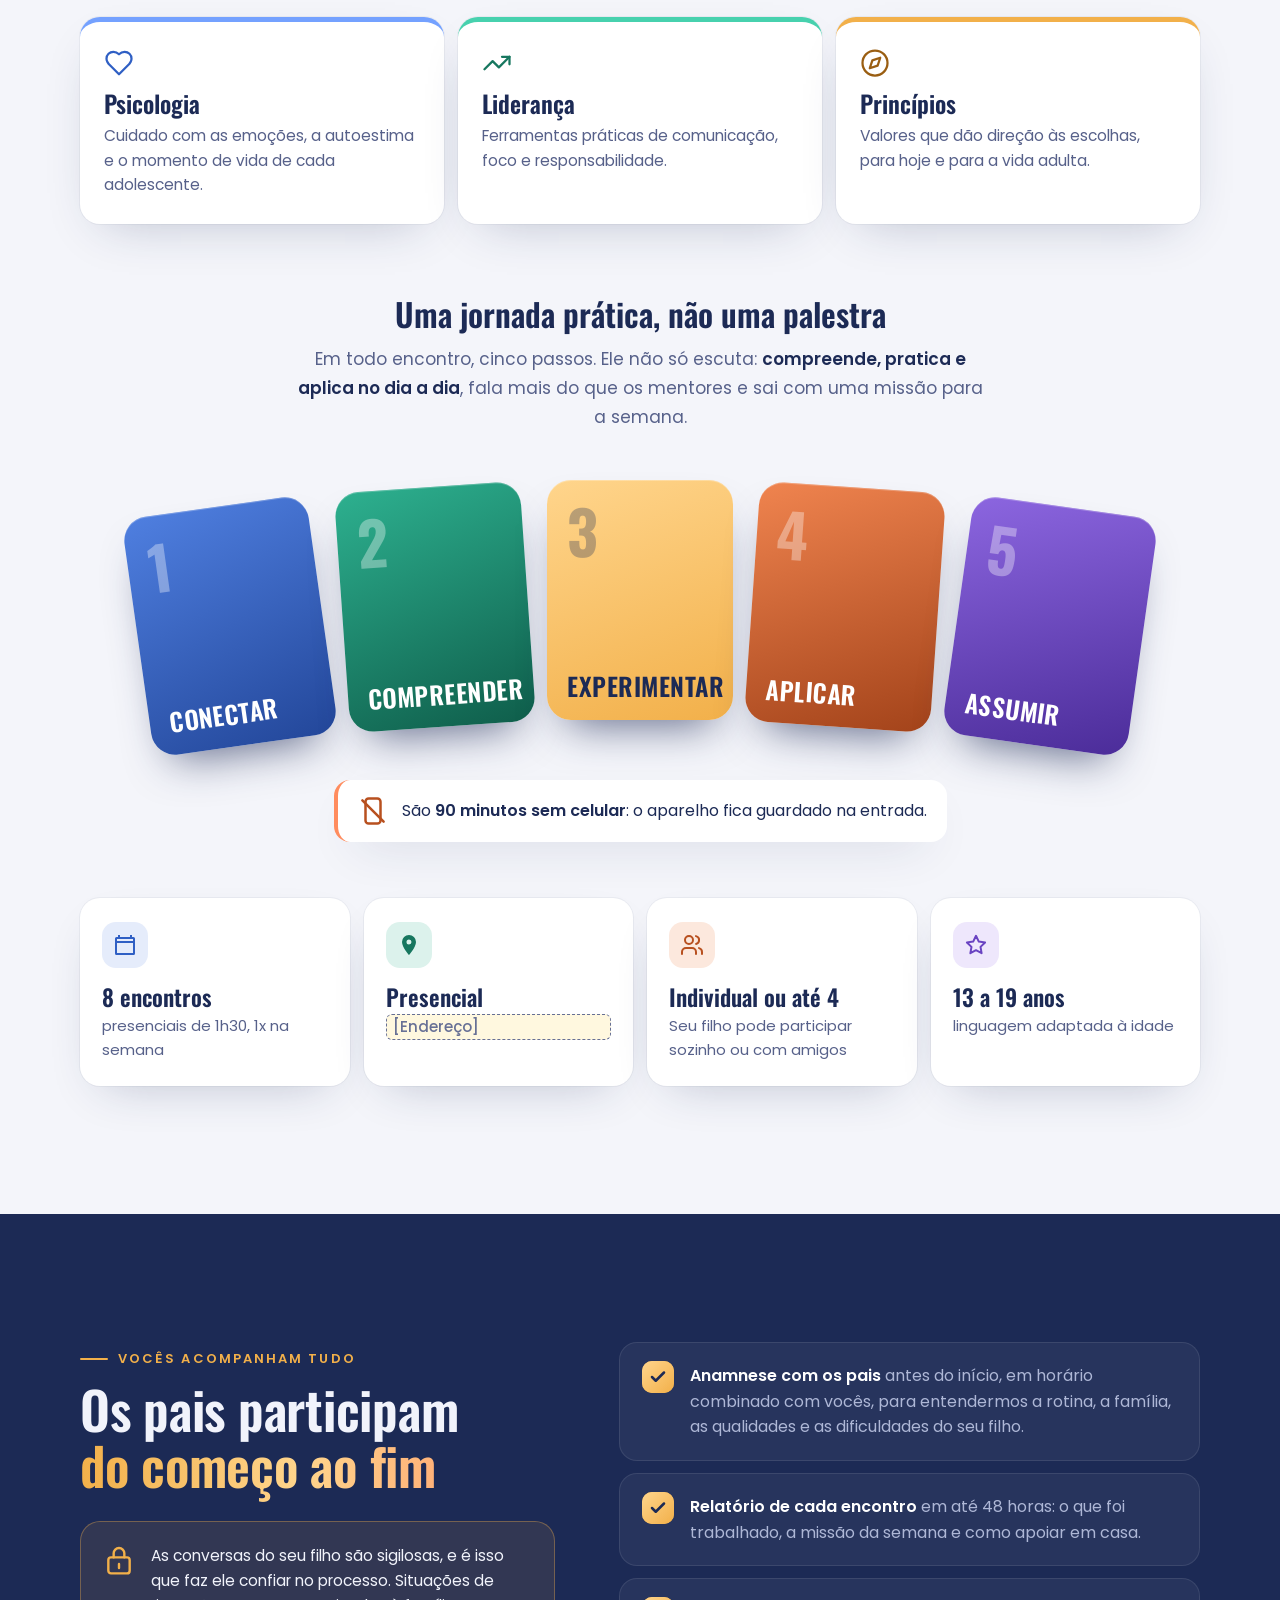
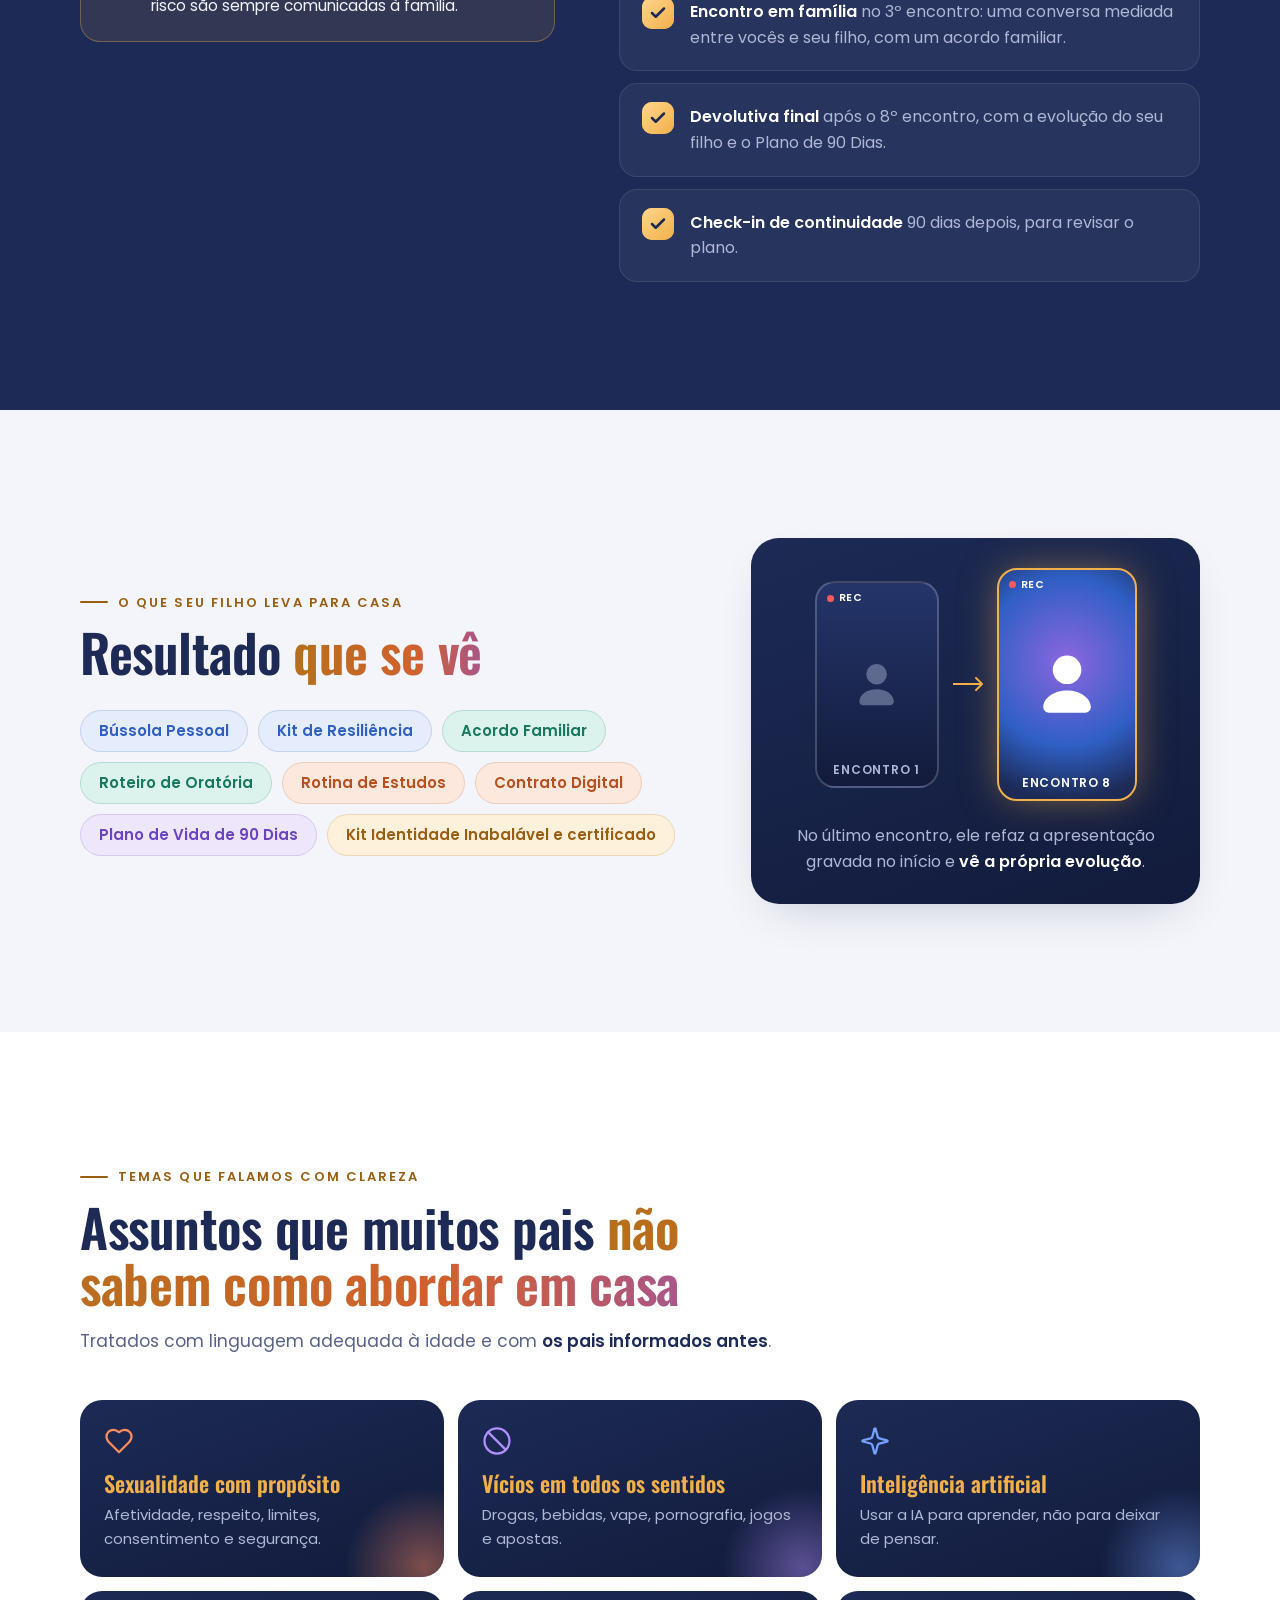
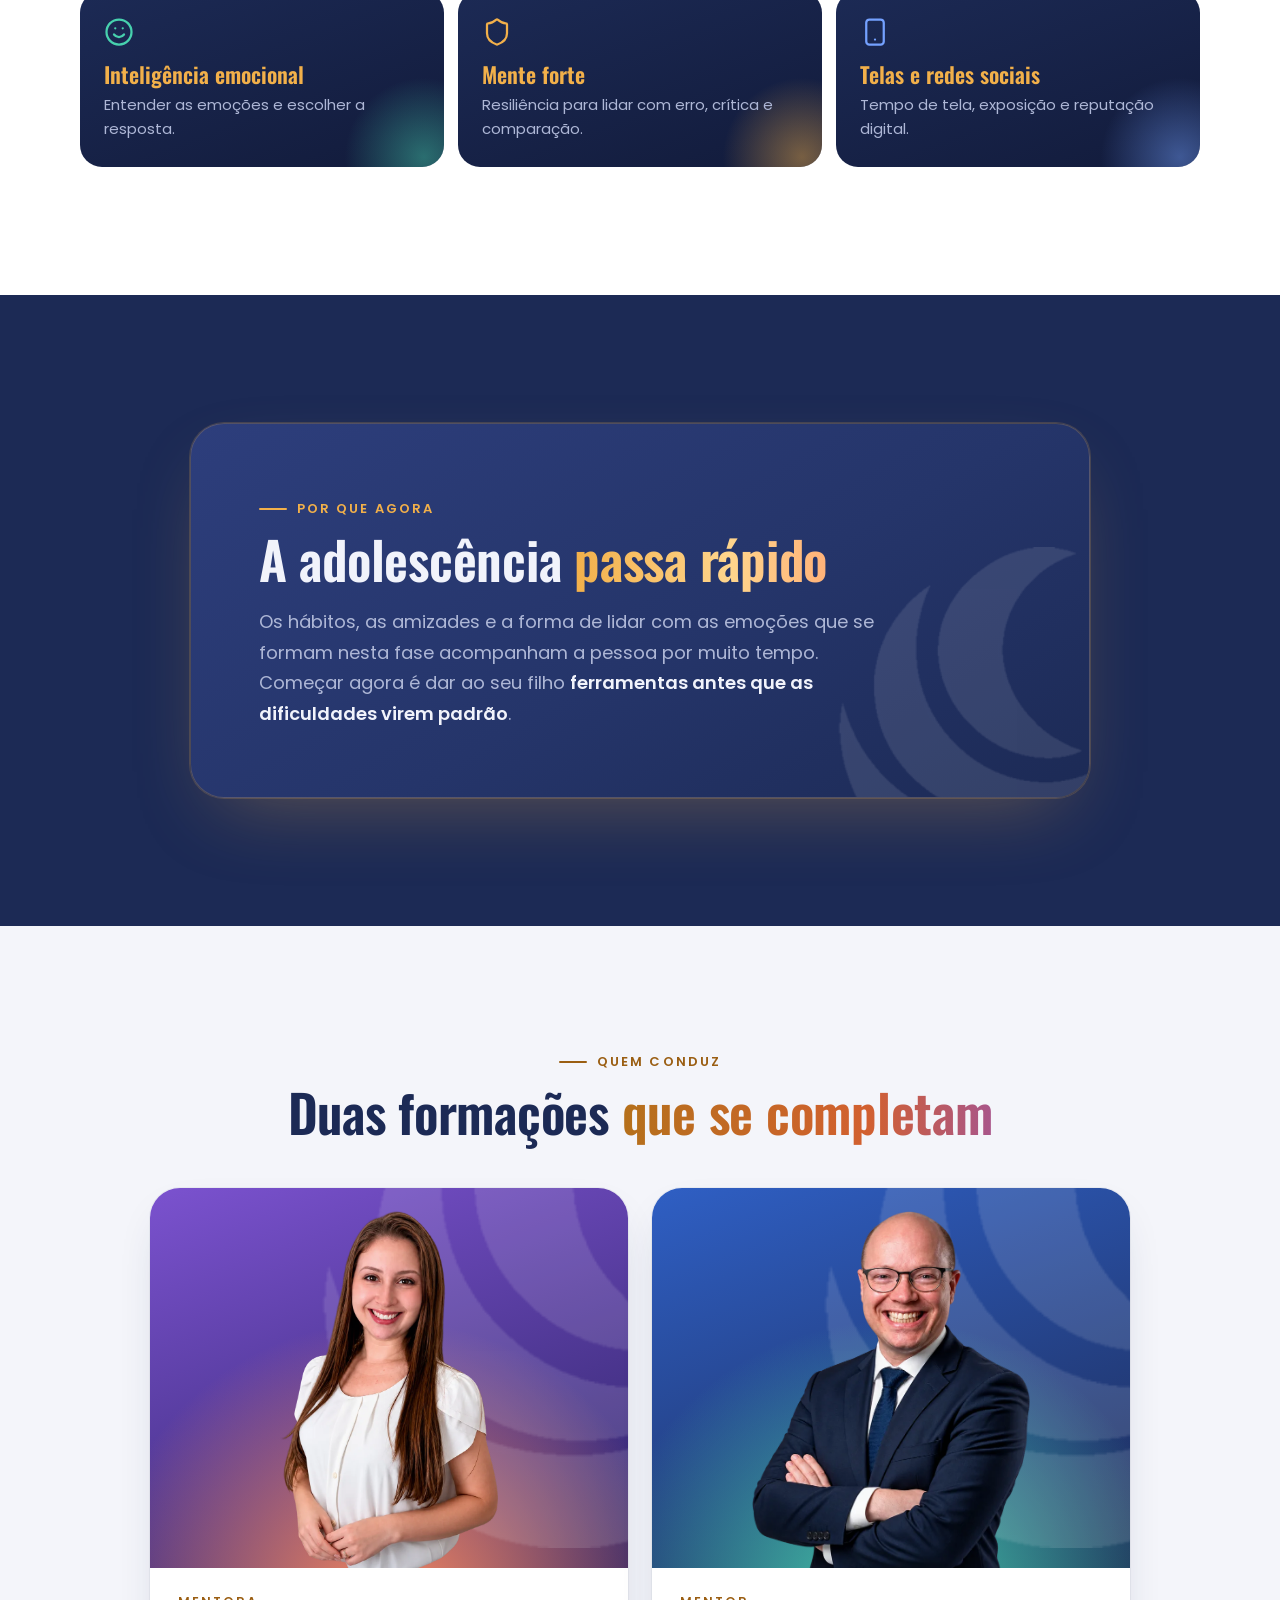
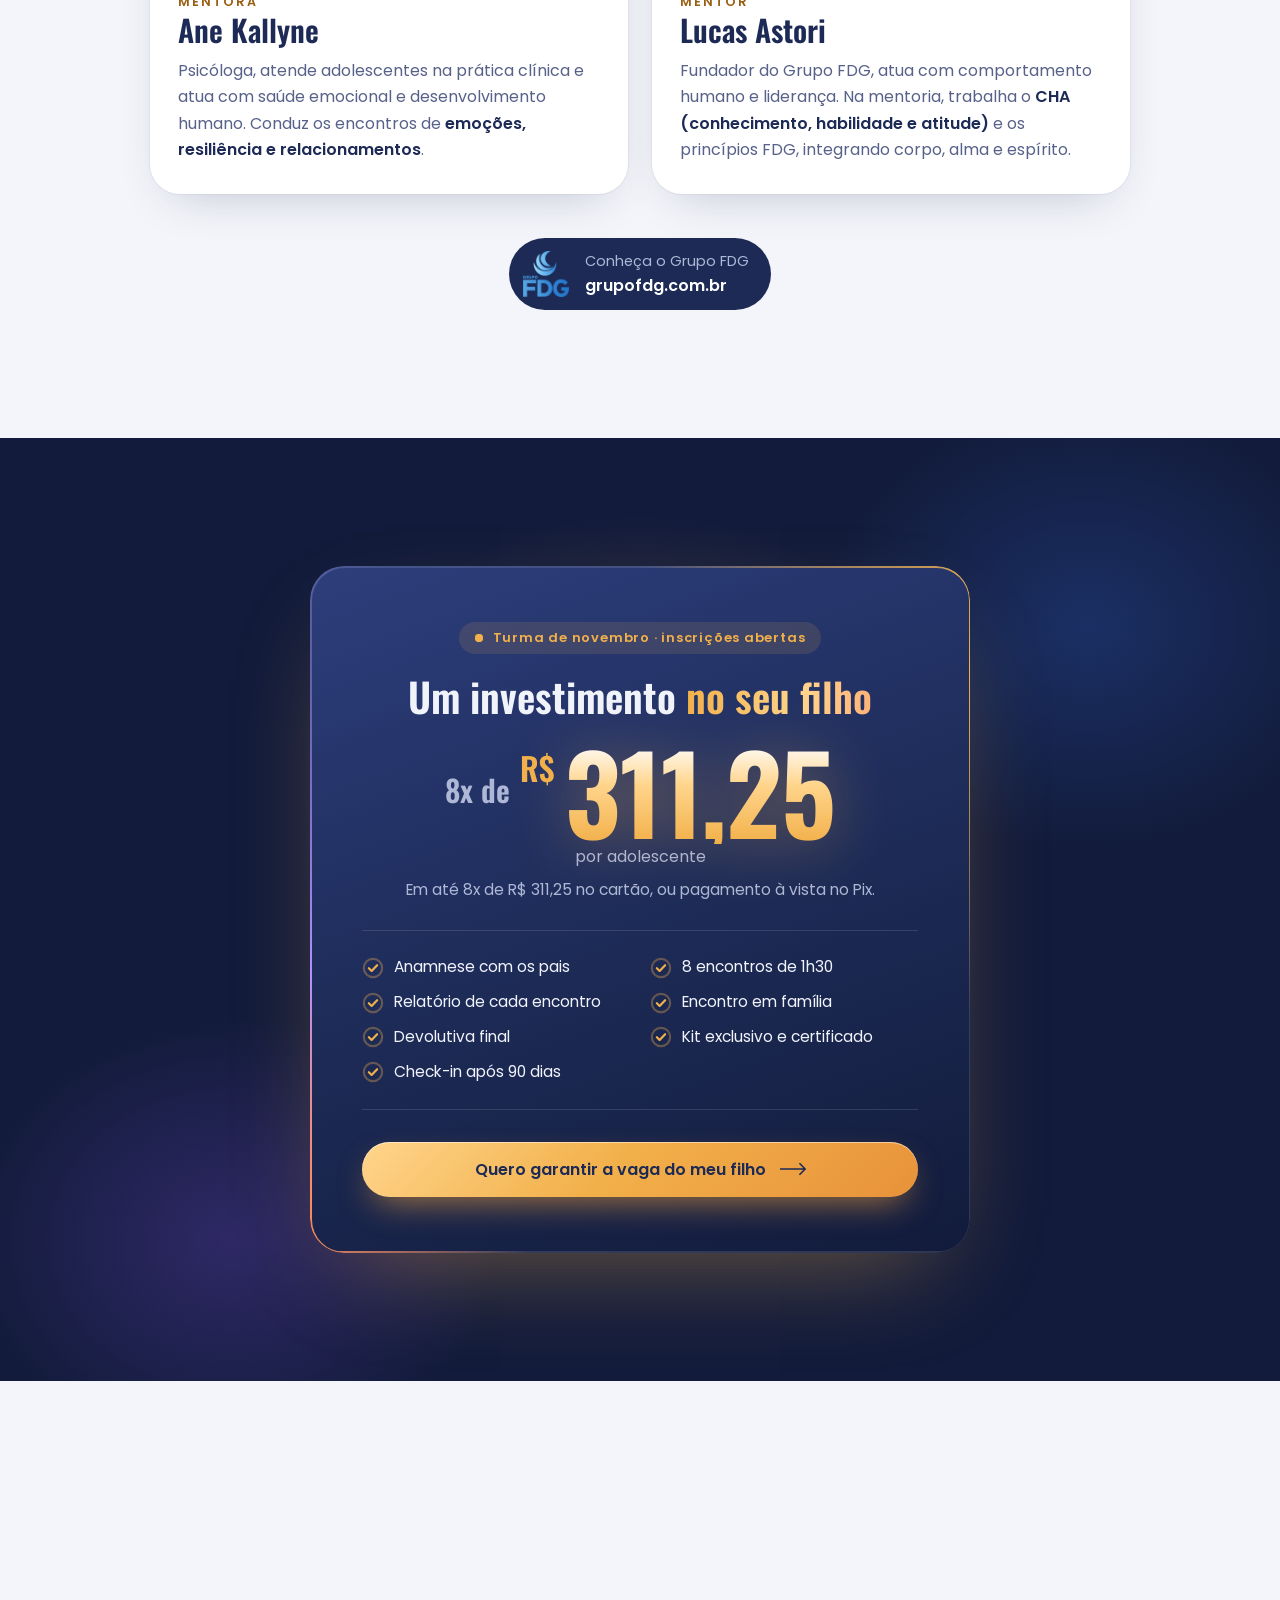
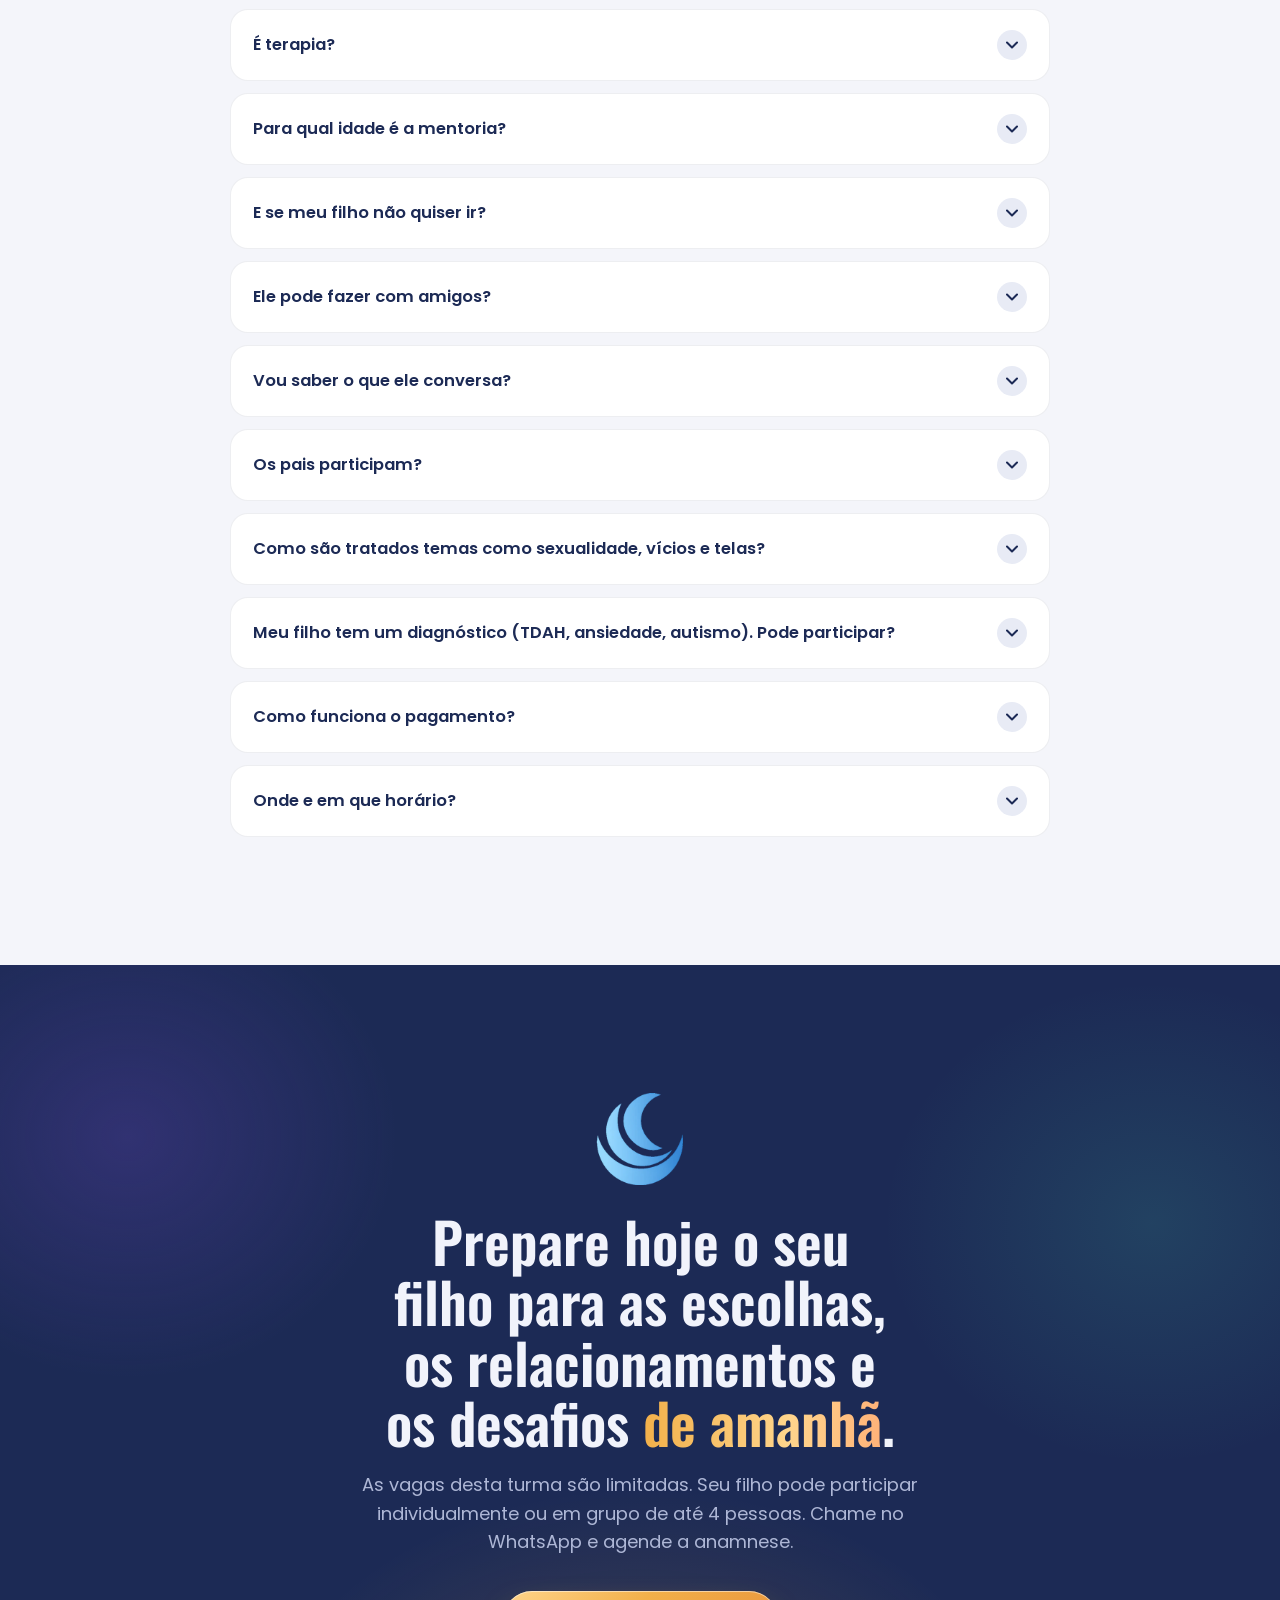
==== commit fe403879: "design site atualizado" ====
--- a/mentoriaidentidade/index.html
+++ b/mentoriaidentidade/index.html
@@ -4,13 +4,13 @@
   <meta charset="utf-8" />
   <meta name="viewport" content="width=device-width, initial-scale=1" />
   <title>Identidade Inabalável · Mentoria para adolescentes · Grupo FDG</title>
-  <meta name="description" content="8 semanas para o seu filho descobrir quem é e aprender a liderar a própria vida. Mentoria presencial para adolescentes de 12 a 17 anos, com Ane Kallyne e Lucas Astori. De 2/11 a 21/12/2026." />
-  <meta name="theme-color" content="#050E1F" />
+  <meta name="description" content="Princípios para a vida, ferramentas para o futuro. Mentoria presencial de 8 semanas para adolescentes e jovens de 13 a 19 anos, individual ou em grupo de até 4 pessoas, com Ane Kallyne e Lucas Astori." />
+  <meta name="theme-color" content="#1C2A55" />
   <meta property="og:type" content="website" />
   <meta property="og:locale" content="pt_BR" />
   <meta property="og:site_name" content="Grupo FDG" />
   <meta property="og:title" content="Identidade Inabalável · Mentoria para adolescentes" />
-  <meta property="og:description" content="8 semanas para o seu filho descobrir quem é e aprender a liderar a própria vida. Adolescentes de 12 a 17 anos, em grupos de até duas pessoas." />
+  <meta property="og:description" content="Uma mentoria de 8 semanas para preparar o seu filho, hoje, para as escolhas, os relacionamentos e os desafios de amanhã. 13 a 19 anos, individual ou em grupo de até 4 pessoas." />
   <meta property="og:image" content="assets/img/logo-fdg.png" />
   <link rel="icon" type="image/png" href="assets/img/favicon.png" />
   <link rel="preconnect" href="https://fonts.googleapis.com" />
@@ -49,7 +49,7 @@
 
   <main id="topo">
 
-    <!-- ============ 1 — TOPO ============
+    <!-- ============ TOPO ============
          Em 5 segundos o pai entende o que é, para quem é e quando acontece. -->
     <section class="hero">
       <div class="hero__tinta" aria-hidden="true"></div>
@@ -64,17 +64,19 @@
           </p>
           <h1 class="hero__titulo">
             <span class="hero__nome entra" style="--d:1">Identidade <span class="brilho">Inabalável</span></span>
-            <span class="hero__frase entra" style="--d:2">8 semanas para o seu filho <span class="marca">descobrir quem é</span> e aprender a liderar a própria vida.</span>
+            <span class="hero__lema entra" style="--d:2">Princípios para a vida · Ferramentas para o futuro</span>
+            <span class="hero__frase entra" style="--d:3">8 semanas para o seu filho <span class="marca">descobrir quem é</span> e aprender a liderar a própria vida.</span>
           </h1>
-          <p class="hero__sub entra" style="--d:3">
-            Mentoria presencial para adolescentes de <b>12 a 17 anos</b>, em grupos de
-            <b>até duas pessoas</b>, com Ane Kallyne e Lucas Astori.
+          <p class="hero__sub entra" style="--d:4">
+            Uma mentoria presencial para preparar o seu filho, hoje, para as escolhas, os
+            relacionamentos e os desafios que farão parte da vida dele amanhã. Para
+            <b>13 a 19 anos</b>, <b>individual ou em grupo de até 4 pessoas</b>, com Ane Kallyne e Lucas Astori.
           </p>
 
-          <ul class="fichas entra" style="--d:4">
+          <ul class="fichas entra" style="--d:5">
             <li class="ficha">
               <svg viewBox="0 0 24 24" aria-hidden="true"><use href="#i-agenda" /></svg>
-              <span><b>2 de novembro a 21 de dezembro de 2026</b><small>Segundas-feiras · 8 encontros</small></span>
+              <span><b>2 de novembro a 21 de dezembro de 2026</b><small>8 encontros presenciais · 1x na semana</small></span>
             </li>
             <li class="ficha">
               <svg viewBox="0 0 24 24" aria-hidden="true"><use href="#i-local" /></svg>
@@ -82,88 +84,128 @@
             </li>
           </ul>
 
-          <div class="hero__acoes entra" style="--d:5">
+          <div class="hero__acoes entra" style="--d:6">
             <a class="btn" href="https://wa.me/5541995309571?text=Ol%C3%A1!%20Vi%20a%20p%C3%A1gina%20do%20Identidade%20Inabal%C3%A1vel%20e%20quero%20saber%20mais%20para%20o%20meu%20filho." target="_blank" rel="noopener" data-cta="hero">
               <span>Quero conversar sobre meu filho</span>
               <svg viewBox="0 0 32 16" aria-hidden="true"><use href="#i-seta" /></svg>
             </a>
             <p class="aviso">
               <svg viewBox="0 0 24 24" aria-hidden="true"><use href="#i-grupo" /></svg>
-              Vagas limitadas: até 2 adolescentes por encontro
+              Vagas limitadas nesta turma
             </p>
           </div>
         </div>
 
-        <!-- Um retrato para cada mentor, cada um no seu disco de luz, no lugar
-             da foto com um adolescente que ainda não existe. -->
+        <!-- Um retrato para cada mentor, cada um no seu disco de luz: um em
+             tons quentes, outro em tons frios. -->
         <div class="hero__fotos entra" style="--d:2">
           <figure class="retrato retrato--ane">
             <span class="retrato__disco" aria-hidden="true"></span>
             <div class="retrato__recorte">
               <img src="assets/img/ane-kallyne.webp" width="640" height="1053" alt="Ane Kallyne" fetchpriority="high" />
             </div>
-            <figcaption class="retrato__nome"><b>Ane Kallyne</b>Psicóloga</figcaption>
+            <figcaption class="retrato__nome"><b>Ane Kallyne</b>Mentora · Psicóloga</figcaption>
           </figure>
           <figure class="retrato retrato--lucas">
             <span class="retrato__disco" aria-hidden="true"></span>
             <div class="retrato__recorte">
               <img src="assets/img/lucas-astori.webp" width="640" height="825" alt="Lucas Astori" fetchpriority="high" />
             </div>
-            <figcaption class="retrato__nome"><b>Lucas Astori</b>Fundador do Grupo FDG</figcaption>
+            <figcaption class="retrato__nome"><b>Lucas Astori</b>Mentor · Fundador do Grupo FDG</figcaption>
           </figure>
           <span class="bolha bolha--1" aria-hidden="true">8 semanas</span>
           <span class="bolha bolha--2" aria-hidden="true">90 min sem celular</span>
-          <span class="bolha bolha--3" aria-hidden="true">12 a 17 anos</span>
-        </div>
-      </div>
-
-      <a class="hero__rolar" href="#dor" aria-label="Rolar para a próxima seção">
+          <span class="bolha bolha--3" aria-hidden="true">13 a 19 anos</span>
+        </div>
+      </div>
+
+      <a class="hero__rolar" href="#pais" aria-label="Rolar para a próxima seção">
         <span></span>
       </a>
     </section>
 
-    <!-- ============ 2 — A DOR DOS PAIS ============
-         Cada frase em um balão de conversa. Os balões entram um a um,
-         com o "digitando" antes, quando a seção aparece na tela. -->
-    <section class="dor secao secao--clara" id="dor">
-      <div class="container dor__grade">
-        <div class="dor__lado revela">
-          <p class="olho">Talvez você se reconheça</p>
-          <h2 class="titulo">Alguma dessas frases <span class="brilho">já passou pela sua cabeça?</span></h2>
-          <p class="texto dor__apoio">
-            <b>A adolescência é a fase em que a identidade se forma.</b> O que seu filho
-            aprende agora sobre si mesmo, sobre as emoções e sobre as escolhas vai com ele
-            para a vida adulta.
+    <!-- ============ PARA VOCÊS, PAI E MÃE ============
+         Os desafios desta geração em cartões; depois as frases que os pais
+         reconhecem, em balões que entram um a um com o "digitando" antes. -->
+    <section class="pais secao secao--clara" id="pais">
+      <div class="container">
+        <div class="pais__topo revela">
+          <p class="olho">Para vocês, pai e mãe</p>
+          <h2 class="titulo">O adolescente que vocês estão formando hoje é o <span class="brilho">adulto</span> que estará no mundo amanhã.</h2>
+          <p class="texto">
+            Cada escolha, comportamento e princípio construído agora ajuda a formar a pessoa
+            que ele vai ser. E a adolescência de hoje tem <b>desafios que nenhuma geração
+            anterior enfrentou</b>.
           </p>
         </div>
 
-        <div class="conversa" data-conversa>
-          <div class="conversa__topo" aria-hidden="true">
-            <span class="conversa__avatar"></span>
-            <span><b>Pensamentos de pai e mãe</b><small>agora</small></span>
+        <ul class="desafios">
+          <li class="desafio tom-roxo revela" style="--i:0">
+            <span class="desafio__icone" aria-hidden="true"><svg viewBox="0 0 24 24"><use href="#i-camadas" /></svg></span>
+            <h3>Comparação</h3>
+            <p>Vidas perfeitas nas redes, o tempo todo, medindo o valor em curtidas.</p>
+          </li>
+          <li class="desafio tom-coral revela" style="--i:1">
+            <span class="desafio__icone" aria-hidden="true"><svg viewBox="0 0 24 24"><use href="#i-pulso" /></svg></span>
+            <h3>Ansiedade</h3>
+            <p>Pressão por desempenho, aparência e aceitação do grupo.</p>
+          </li>
+          <li class="desafio tom-azul revela" style="--i:2">
+            <span class="desafio__icone" aria-hidden="true"><svg viewBox="0 0 24 24"><use href="#i-megafone" /></svg></span>
+            <h3>Influências</h3>
+            <p>Amigos, influenciadores e algoritmos disputando as escolhas dele.</p>
+          </li>
+          <li class="desafio tom-verde revela" style="--i:0">
+            <span class="desafio__icone" aria-hidden="true"><svg viewBox="0 0 24 24"><use href="#i-balao-alerta" /></svg></span>
+            <h3>Bullying</h3>
+            <p>Dentro da escola e, cada vez mais, nas telas.</p>
+          </li>
+          <li class="desafio tom-ouro revela" style="--i:1">
+            <span class="desafio__icone" aria-hidden="true"><svg viewBox="0 0 24 24"><use href="#i-celular" /></svg></span>
+            <h3>Telas e IA</h3>
+            <p>Apps feitos para prender a atenção e respostas prontas que substituem o pensar.</p>
+          </li>
+          <li class="desafio tom-roxo revela" style="--i:2">
+            <span class="desafio__icone" aria-hidden="true"><svg viewBox="0 0 24 24"><use href="#i-casa" /></svg></span>
+            <h3>Distância em casa</h3>
+            <p>Conversas que encurtam, portas que fecham, “nada” como resposta.</p>
+          </li>
+        </ul>
+
+        <div class="pais__grade">
+          <div class="conversa" data-conversa>
+            <div class="conversa__topo" aria-hidden="true">
+              <span class="conversa__avatar"></span>
+              <span><b>Alguma dessas frases já passou pela sua cabeça?</b><small>pensamentos de pai e mãe</small></span>
+            </div>
+            <ul class="conversa__lista">
+              <li class="balao">“Ele não conversa mais comigo.”</li>
+              <li class="balao">“Não larga o celular.”</li>
+              <li class="balao">“Desiste na primeira dificuldade.”</li>
+              <li class="balao">“Os amigos influenciam demais as escolhas dele.”</li>
+            </ul>
+            <span class="digitando" aria-hidden="true"><i></i><i></i><i></i></span>
           </div>
-          <ul class="conversa__lista">
-            <li class="balao">“Ele não conversa mais comigo.”</li>
-            <li class="balao">“Não larga o celular.”</li>
-            <li class="balao">“Desiste na primeira dificuldade.”</li>
-            <li class="balao">“Não consegue se organizar para estudar.”</li>
-            <li class="balao">“Os amigos influenciam demais as escolhas dele.”</li>
-          </ul>
-          <span class="digitando" aria-hidden="true"><i></i><i></i><i></i></span>
-        </div>
-      </div>
-    </section>
-
-    <!-- ============ 3 — A PROMESSA ============ -->
-    <section class="promessa secao secao--escura" id="promessa">
+
+          <blockquote class="desabafo revela">
+            <p class="desabafo__frase">Poucas coisas tiram tanto a paz de um pai e de uma mãe quanto ver o filho seguir por um caminho que eles temem que não seja bom para ele.</p>
+            <p class="desabafo__resposta">O Identidade Inabalável existe para que vocês não precisem enfrentar isso sozinhos.</p>
+          </blockquote>
+        </div>
+      </div>
+    </section>
+
+    <!-- ============ A PROPOSTA ============ -->
+    <section class="promessa secao secao--escura" id="proposta">
       <div class="container">
         <div class="promessa__topo revela">
-          <p class="olho">Por que 8 semanas</p>
+          <p class="olho">A proposta</p>
           <h2 class="titulo centro">Um dia inspira. <span class="brilho">Oito semanas mudam hábitos.</span></h2>
           <p class="texto centro promessa__apoio">
-            Em vez de um evento que emociona e passa, o <b>Identidade Inabalável</b> acompanha
-            seu filho por 8 semanas, com uma missão prática a cada encontro, para que a mudança
-            aconteça dentro de casa, na escola e com os amigos.
+            Em vez de um evento que emociona e passa, acompanhamos seu filho semana a semana.
+            Em cada encontro ele reflete sobre situações reais da rotina dele e sai com uma
+            <b>missão prática para casa, escola e amigos</b>. Tudo de forma leve, interativa e
+            conectada à realidade dele.
           </p>
         </div>
 
@@ -171,10 +213,10 @@
           <article class="carta carta--antes revela">
             <p class="carta__selo">Antes da jornada</p>
             <ul class="carta__lista">
-              <li style="--i:0">Responde “nada” quando perguntam como foi o dia</li>
+              <li style="--i:0">Responde “nada” quando perguntam do dia</li>
               <li style="--i:1">Passa horas no celular</li>
               <li style="--i:2">Desiste ou explode diante de frustrações</li>
-              <li style="--i:3">Estuda na véspera</li>
+              <li style="--i:3">Estuda na véspera, sem método</li>
               <li style="--i:4">Não sabe o que quer para o futuro</li>
             </ul>
           </article>
@@ -186,10 +228,10 @@
           <article class="carta carta--depois revela">
             <p class="carta__selo">O que trabalhamos para construir</p>
             <ul class="carta__lista">
-              <li style="--i:0">Uma conversa semanal combinada com a família</li>
+              <li style="--i:0">Uma conversa semanal combinada em família</li>
               <li style="--i:1">Um contrato digital escrito por ele</li>
               <li style="--i:2">Um jeito próprio de pausar antes de reagir</li>
-              <li style="--i:3">Uma rotina de estudo</li>
+              <li style="--i:3">Uma rotina de estudo com método</li>
               <li style="--i:4">Um plano de 90 dias com metas que são dele</li>
             </ul>
           </article>
@@ -197,127 +239,205 @@
       </div>
     </section>
 
-    <!-- ============ 4 — OS TRÊS PILARES ============
-         No desktop é um acordeão horizontal (o pilar ativo abre); no
+    <!-- ============ O QUE VAI APRENDER + OS TRÊS PILARES ============
+         Os pilares: no desktop é um acordeão horizontal (o ativo abre); no
          celular o mesmo <ul> vira carrossel com scroll-snap. Sem JS, ficam
          três painéis iguais com todo o texto à mostra. -->
-    <section class="pilares secao secao--clara" id="pilares">
-      <div class="container">
-        <p class="olho centro revela">Os três pilares</p>
-        <h2 class="titulo centro revela">O que seu filho <span class="brilho">vai desenvolver</span></h2>
-
-        <ul class="pilares__painel revela" data-acordeao data-carrossel="pilares">
-          <li class="pilar ativo" tabindex="0">
-            <span class="pilar__n" aria-hidden="true">01</span>
-            <span class="pilar__icone" aria-hidden="true"><svg viewBox="0 0 24 24"><use href="#i-bussola" /></svg></span>
-            <div class="pilar__conteudo">
-              <h3 class="pilar__titulo">Identidade</h3>
-              <p class="pilar__desc">Saber quem é, o que valoriza e como lidar com as próprias emoções e erros.</p>
-            </div>
-          </li>
-          <li class="pilar" tabindex="0">
-            <span class="pilar__n" aria-hidden="true">02</span>
-            <span class="pilar__icone" aria-hidden="true"><svg viewBox="0 0 24 24"><use href="#i-conexao" /></svg></span>
-            <div class="pilar__conteudo">
-              <h3 class="pilar__titulo">Conexão</h3>
-              <p class="pilar__desc">Conversar com a família, se expressar com confiança e escolher bem as relações.</p>
-            </div>
-          </li>
-          <li class="pilar" tabindex="0">
-            <span class="pilar__n" aria-hidden="true">03</span>
-            <span class="pilar__icone" aria-hidden="true"><svg viewBox="0 0 24 24"><use href="#i-direcao" /></svg></span>
-            <div class="pilar__conteudo">
-              <h3 class="pilar__titulo">Direção</h3>
-              <p class="pilar__desc">Liderar a própria rotina, usar a tela com consciência e construir um projeto de vida.</p>
-            </div>
-          </li>
-        </ul>
-        <div class="pontos" data-carrossel-pontos="pilares" aria-hidden="true">
-          <span class="ativo"></span><span></span><span></span>
-        </div>
-      </div>
-    </section>
-
-    <!-- ============ 5 — A JORNADA: 8 ENCONTROS ============
-         A linha do tempo se desenha conforme a seção sobe na tela. -->
+    <section class="aprender secao secao--clara" id="aprender">
+      <div class="container">
+        <p class="olho centro revela">O que seu filho vai aprender</p>
+        <h2 class="titulo centro revela">Habilidades para a vida <span class="brilho">real dele</span></h2>
+
+        <ol class="habilidades">
+          <li class="habilidade tom-azul revela" style="--i:0">
+            <span class="habilidade__n" aria-hidden="true">1</span>
+            <div><h3>Lidar com influências e pressão social</h3><p>Saber dizer não e fazer escolhas que são dele.</p></div>
+          </li>
+          <li class="habilidade tom-roxo revela" style="--i:1">
+            <span class="habilidade__n" aria-hidden="true">2</span>
+            <div><h3>Entender e controlar as emoções</h3><p>Pausar antes de reagir e lidar com erros e frustrações.</p></div>
+          </li>
+          <li class="habilidade tom-verde revela" style="--i:2">
+            <span class="habilidade__n" aria-hidden="true">3</span>
+            <div><h3>Comunicar-se com a família</h3><p>Falar o que sente e ouvir, com respeito.</p></div>
+          </li>
+          <li class="habilidade tom-coral revela" style="--i:0">
+            <span class="habilidade__n" aria-hidden="true">4</span>
+            <div><h3>Construir relacionamentos saudáveis</h3><p>Limites, respeito e segurança, dentro e fora das telas.</p></div>
+          </li>
+          <li class="habilidade tom-ouro revela" style="--i:1">
+            <span class="habilidade__n" aria-hidden="true">5</span>
+            <div><h3>Organizar a rotina e estudar melhor</h3><p>Foco, método de estudo e o celular a favor dele.</p></div>
+          </li>
+          <li class="habilidade tom-azul revela" style="--i:2">
+            <span class="habilidade__n" aria-hidden="true">6</span>
+            <div><h3>Tomar decisões com consciência</h3><p>E começar a planejar o próprio futuro.</p></div>
+          </li>
+        </ol>
+
+        <div class="pilares">
+          <p class="olho centro revela">Os três pilares</p>
+          <h2 class="titulo centro revela">O que seu filho <span class="brilho">vai desenvolver</span></h2>
+
+          <ul class="pilares__painel revela" data-acordeao data-carrossel="pilares">
+            <li class="pilar pilar--azul ativo" tabindex="0">
+              <span class="pilar__n" aria-hidden="true">01</span>
+              <span class="pilar__icone" aria-hidden="true"><svg viewBox="0 0 24 24"><use href="#i-bussola" /></svg></span>
+              <div class="pilar__conteudo">
+                <h3 class="pilar__titulo">Identidade</h3>
+                <p class="pilar__desc">Saber quem é, o que valoriza e como lidar com as próprias emoções e erros.</p>
+              </div>
+            </li>
+            <li class="pilar pilar--verde" tabindex="0">
+              <span class="pilar__n" aria-hidden="true">02</span>
+              <span class="pilar__icone" aria-hidden="true"><svg viewBox="0 0 24 24"><use href="#i-conexao" /></svg></span>
+              <div class="pilar__conteudo">
+                <h3 class="pilar__titulo">Conexão</h3>
+                <p class="pilar__desc">Conversar com a família, se expressar com confiança e escolher bem as relações.</p>
+              </div>
+            </li>
+            <li class="pilar pilar--coral" tabindex="0">
+              <span class="pilar__n" aria-hidden="true">03</span>
+              <span class="pilar__icone" aria-hidden="true"><svg viewBox="0 0 24 24"><use href="#i-direcao" /></svg></span>
+              <div class="pilar__conteudo">
+                <h3 class="pilar__titulo">Direção</h3>
+                <p class="pilar__desc">Liderar a rotina, usar a tela com consciência e construir um projeto de vida.</p>
+              </div>
+            </li>
+          </ul>
+          <div class="pontos" data-carrossel-pontos="pilares" aria-hidden="true">
+            <span class="ativo"></span><span></span><span></span>
+          </div>
+        </div>
+      </div>
+    </section>
+
+    <!-- ============ OS 12 PRINCÍPIOS FDG ============ -->
+    <section class="principios secao secao--escura" id="principios">
+      <div class="container">
+        <div class="principios__topo revela">
+          <p class="olho">Os 12 princípios FDG</p>
+          <h2 class="titulo">Princípios para a vida. <span class="brilho">Ferramentas para o futuro.</span></h2>
+          <p class="texto">
+            Durante a jornada, seu filho conhece 12 princípios que podem acompanhá-lo por toda
+            a vida, sempre traduzidos para situações reais da idade dele.
+          </p>
+        </div>
+
+        <ol class="principios__lista">
+          <li class="principio revela" style="--i:0"><span class="principio__n">01</span><div><h3>Inteligência</h3><p>Para pensar antes de agir e decidir com consciência.</p><small>Encontro 1</small></div></li>
+          <li class="principio revela" style="--i:1"><span class="principio__n">02</span><div><h3>Verdade</h3><p>Para ser a mesma pessoa em casa, na escola e nas redes.</p><small>Encontro 1</small></div></li>
+          <li class="principio revela" style="--i:2"><span class="principio__n">03</span><div><h3>Perdão</h3><p>Para lidar com erros e conflitos sem carregar mágoas.</p><small>Encontro 2</small></div></li>
+          <li class="principio revela" style="--i:0"><span class="principio__n">04</span><div><h3>Fé</h3><p>Para confiar e seguir em frente nos dias difíceis.</p><small>Encontro 2</small></div></li>
+          <li class="principio revela" style="--i:1"><span class="principio__n">05</span><div><h3>Relacionamento</h3><p>Para valorizar a família como base e escolher bem as amizades.</p><small>Encontro 3</small></div></li>
+          <li class="principio revela" style="--i:2"><span class="principio__n">06</span><div><h3>Honra</h3><p>Para construir relações de respeito e reconhecimento.</p><small>Encontro 3</small></div></li>
+          <li class="principio revela" style="--i:0"><span class="principio__n">07</span><div><h3>Sabedoria</h3><p>Para fazer escolhas melhores diante dos desafios.</p><small>Encontro 4</small></div></li>
+          <li class="principio revela" style="--i:1"><span class="principio__n">08</span><div><h3>Disciplina</h3><p>Para transformar esforço em resultado e receber correções como parte do crescimento.</p><small>Encontro 5</small></div></li>
+          <li class="principio revela" style="--i:2"><span class="principio__n">09</span><div><h3>Servir</h3><p>Para entender o seu papel na vida das pessoas ao redor.</p><small>Encontro 5</small></div></li>
+          <li class="principio revela" style="--i:0"><span class="principio__n">10</span><div><h3>Exclusividade</h3><p>Para manter o compromisso com os próprios princípios, sem desvios.</p><small>Encontro 6</small></div></li>
+          <li class="principio revela" style="--i:1"><span class="principio__n">11</span><div><h3>Amor</h3><p>Para cuidar de si e tratar o outro com respeito.</p><small>Encontro 7</small></div></li>
+          <li class="principio revela" style="--i:2"><span class="principio__n">12</span><div><h3>Prosperidade</h3><p>Para construir um futuro com propósito, plano e responsabilidade.</p><small>Encontro 8</small></div></li>
+        </ol>
+      </div>
+    </section>
+
+    <!-- ============ FAIXA CORRIDA ============
+         Marquise de CSS puro: a lista aparece duas vezes e o trilho anda
+         metade da própria largura, então a volta é invisível. -->
+    <div class="faixa" aria-hidden="true">
+      <div class="faixa__janela">
+        <div class="faixa__trilho">
+          <span>Identidade</span><span>Conexão</span><span>Direção</span><span>Princípios para a vida</span><span>Ferramentas para o futuro</span>
+          <span>Identidade</span><span>Conexão</span><span>Direção</span><span>Princípios para a vida</span><span>Ferramentas para o futuro</span>
+        </div>
+      </div>
+    </div>
+
+    <!-- ============ A JORNADA: 8 ENCONTROS ============
+         A linha do tempo se desenha conforme a seção sobe na tela. As cores
+         seguem o portfólio: azul, verde, coral e roxo por fase. -->
     <section class="jornada secao secao--escura" id="jornada">
       <div class="container">
         <p class="olho centro revela">A jornada: 8 encontros</p>
         <h2 class="titulo centro revela">O caminho que <span class="brilho">seu filho vai percorrer</span></h2>
         <p class="texto centro jornada__apoio revela">
-          Encontros semanais de <b>1h30</b>, às <b>segundas-feiras</b>. O horário de cada
-          adolescente é combinado com a família.
+          Um encontro presencial por semana, de <b>1h30</b>, em <b>horário combinado com cada família</b>.
         </p>
 
         <div class="trilho">
           <span class="trilho__risco" aria-hidden="true"></span>
           <span class="trilho__risco trilho__risco--cheio" data-trilha aria-hidden="true"></span>
           <ol class="passos">
-            <li class="passo revela">
+            <li class="passo tom-azul revela">
               <span class="passo__no" aria-hidden="true">1</span>
               <div class="passo__card">
-                <p class="passo__data"><time datetime="2026-11-02">02/11</time> · segunda</p>
-                <h3 class="passo__titulo">Minha identidade, meus princípios</h3>
-                <p class="principios"><span>Inteligência</span><span>Verdade</span></p>
-              </div>
-            </li>
-            <li class="passo revela">
+                <p class="passo__data">Encontro 1 · semana de <time datetime="2026-11-02">02/11</time></p>
+                <h3 class="passo__titulo">Identidade e princípios</h3>
+                <p class="passo__texto">Quem sou e o que me guia</p>
+                <p class="principios-chips"><span>Inteligência</span><span>Verdade</span></p>
+              </div>
+            </li>
+            <li class="passo tom-azul revela">
               <span class="passo__no" aria-hidden="true">2</span>
               <div class="passo__card">
-                <p class="passo__data"><time datetime="2026-11-09">09/11</time> · segunda</p>
-                <h3 class="passo__titulo">Emoções e resiliência</h3>
+                <p class="passo__data">Encontro 2 · semana de <time datetime="2026-11-09">09/11</time></p>
+                <h3 class="passo__titulo">Inteligência emocional e mente forte</h3>
                 <p class="passo__texto">Lidar com erro e frustração</p>
-                <p class="principios"><span>Perdão</span><span>Fé</span></p>
-              </div>
-            </li>
-            <li class="passo passo--familia revela">
+                <p class="principios-chips"><span>Perdão</span><span>Fé</span></p>
+              </div>
+            </li>
+            <li class="passo tom-verde passo--destaque revela">
               <span class="passo__no" aria-hidden="true">3</span>
               <div class="passo__card">
-                <p class="passo__data"><time datetime="2026-11-16">16/11</time> · segunda <em class="etiqueta-familia">Família junto</em></p>
+                <p class="passo__data">Encontro 3 · semana de <time datetime="2026-11-16">16/11</time> <em class="etiqueta">Família junto</em></p>
                 <h3 class="passo__titulo">Comunicação e família</h3>
                 <p class="passo__texto">Com a participação dos pais</p>
-                <p class="principios"><span>Relacionamento</span><span>Honra</span></p>
-              </div>
-            </li>
-            <li class="passo revela">
+                <p class="principios-chips"><span>Relacionamento</span><span>Honra</span></p>
+              </div>
+            </li>
+            <li class="passo tom-verde revela">
               <span class="passo__no" aria-hidden="true">4</span>
               <div class="passo__card">
-                <p class="passo__data"><time datetime="2026-11-23">23/11</time> · segunda</p>
-                <h3 class="passo__titulo">Sua voz merece ser ouvida</h3>
-                <p class="passo__texto">Oratória e confiança</p>
-                <p class="principios"><span>Sabedoria</span></p>
-              </div>
-            </li>
-            <li class="passo revela">
+                <p class="passo__data">Encontro 4 · semana de <time datetime="2026-11-23">23/11</time></p>
+                <h3 class="passo__titulo">Oratória e confiança</h3>
+                <p class="passo__texto">Falar e ser ouvido</p>
+                <p class="principios-chips"><span>Sabedoria</span></p>
+              </div>
+            </li>
+            <li class="passo tom-coral revela">
               <span class="passo__no" aria-hidden="true">5</span>
               <div class="passo__card">
-                <p class="passo__data"><time datetime="2026-11-30">30/11</time> · segunda</p>
+                <p class="passo__data">Encontro 5 · semana de <time datetime="2026-11-30">30/11</time></p>
                 <h3 class="passo__titulo">Liderança, foco e estudos</h3>
-                <p class="principios"><span>Disciplina</span><span>Servir</span></p>
-              </div>
-            </li>
-            <li class="passo revela">
+                <p class="passo__texto">Organizar a rotina</p>
+                <p class="principios-chips"><span>Disciplina</span><span>Servir</span></p>
+              </div>
+            </li>
+            <li class="passo tom-coral revela">
               <span class="passo__no" aria-hidden="true">6</span>
               <div class="passo__card">
-                <p class="passo__data"><time datetime="2026-12-07">07/12</time> · segunda</p>
-                <h3 class="passo__titulo">Celular, inteligência artificial e escolhas</h3>
-                <p class="principios"><span>Exclusividade</span></p>
-              </div>
-            </li>
-            <li class="passo revela">
+                <p class="passo__data">Encontro 6 · semana de <time datetime="2026-12-07">07/12</time> <em class="etiqueta etiqueta--contorno">Pais informados antes</em></p>
+                <h3 class="passo__titulo">Vícios, telas e IA</h3>
+                <p class="passo__texto">Drogas, bebidas, jogos, pornografia</p>
+                <p class="principios-chips"><span>Exclusividade</span></p>
+              </div>
+            </li>
+            <li class="passo tom-coral revela">
               <span class="passo__no" aria-hidden="true">7</span>
               <div class="passo__card">
-                <p class="passo__data"><time datetime="2026-12-14">14/12</time> · segunda</p>
-                <h3 class="passo__titulo">Limites e relacionamentos saudáveis</h3>
-                <p class="principios"><span>Amor</span></p>
-              </div>
-            </li>
-            <li class="passo revela">
+                <p class="passo__data">Encontro 7 · semana de <time datetime="2026-12-14">14/12</time> <em class="etiqueta etiqueta--contorno">Pais informados antes</em></p>
+                <h3 class="passo__titulo">Sexualidade com propósito</h3>
+                <p class="passo__texto">Limites e relacionamentos</p>
+                <p class="principios-chips"><span>Amor</span></p>
+              </div>
+            </li>
+            <li class="passo tom-roxo revela">
               <span class="passo__no" aria-hidden="true">8</span>
               <div class="passo__card">
-                <p class="passo__data"><time datetime="2026-12-21">21/12</time> · segunda</p>
+                <p class="passo__data">Encontro 8 · semana de <time datetime="2026-12-21">21/12</time></p>
                 <h3 class="passo__titulo">Propósito e projeto de vida</h3>
-                <p class="principios"><span>Prosperidade</span></p>
+                <p class="passo__texto">Plano de 90 dias</p>
+                <p class="principios-chips"><span>Prosperidade</span></p>
               </div>
             </li>
           </ol>
@@ -325,85 +445,129 @@
       </div>
     </section>
 
-    <!-- ============ FAIXA CORRIDA — OS 12 PRINCÍPIOS ============
-         Marquise de CSS puro: a lista aparece duas vezes e o trilho anda
-         metade da própria largura, então a volta é invisível. -->
-    <div class="faixa">
-      <p class="faixa__rotulo">Os 12 princípios da FDG guiam toda a jornada</p>
-      <div class="faixa__janela" aria-hidden="true">
-        <div class="faixa__trilho">
-          <span>Inteligência</span><span>Verdade</span><span>Perdão</span><span>Fé</span><span>Relacionamento</span><span>Honra</span><span>Sabedoria</span><span>Disciplina</span><span>Servir</span><span>Exclusividade</span><span>Amor</span><span>Prosperidade</span>
-          <span>Inteligência</span><span>Verdade</span><span>Perdão</span><span>Fé</span><span>Relacionamento</span><span>Honra</span><span>Sabedoria</span><span>Disciplina</span><span>Servir</span><span>Exclusividade</span><span>Amor</span><span>Prosperidade</span>
-        </div>
-      </div>
-    </div>
-
-    <!-- ============ 6 — COMO FUNCIONA ============
-         Os cinco passos entram empilhados e se abrem em leque quando a
+    <!-- ============ COMO FUNCIONA ============
+         Os cinco passos chegam empilhados e se abrem em leque quando a
          seção aparece, como quem espalha um baralho na mesa. -->
     <section class="funciona secao secao--clara" id="como-funciona">
       <div class="container">
-        <div class="funciona__topo">
-          <div class="funciona__texto revela">
-            <p class="olho">Como funciona</p>
-            <h2 class="titulo">Uma jornada prática, <span class="brilho">não uma palestra</span></h2>
-            <p class="texto">
-              Em todo encontro, cinco passos: <b>Conectar</b>, <b>Compreender</b>,
-              <b>Experimentar</b>, <b>Aplicar</b> e <b>Assumir</b>. Seu filho fala mais do que
-              os mentores e sai de cada encontro com uma missão para a semana.
-            </p>
-            <p class="sem-celular">
-              <svg viewBox="0 0 24 24" aria-hidden="true"><use href="#i-sem-celular" /></svg>
-              <span>São <b>90 minutos sem celular</b>: o aparelho fica guardado na entrada.</span>
-            </p>
-          </div>
-
-          <ol class="leque revela" aria-label="Os cinco passos de cada encontro">
-            <li class="leque__carta" style="--i:0"><span>1</span>Conectar</li>
-            <li class="leque__carta" style="--i:1"><span>2</span>Compreender</li>
-            <li class="leque__carta" style="--i:2"><span>3</span>Experimentar</li>
-            <li class="leque__carta" style="--i:3"><span>4</span>Aplicar</li>
-            <li class="leque__carta" style="--i:4"><span>5</span>Assumir</li>
-          </ol>
-        </div>
+        <div class="funciona__texto revela">
+          <p class="olho">Como funciona</p>
+          <h2 class="titulo">Uma metodologia pensada <span class="brilho">para esta geração</span></h2>
+        </div>
+
+        <ul class="metodo">
+          <li class="metodo__item tom-azul revela" style="--i:0">
+            <svg viewBox="0 0 24 24" aria-hidden="true"><use href="#i-coracao" /></svg>
+            <h3>Psicologia</h3>
+            <p>Cuidado com as emoções, a autoestima e o momento de vida de cada adolescente.</p>
+          </li>
+          <li class="metodo__item tom-verde revela" style="--i:1">
+            <svg viewBox="0 0 24 24" aria-hidden="true"><use href="#i-subindo" /></svg>
+            <h3>Liderança</h3>
+            <p>Ferramentas práticas de comunicação, foco e responsabilidade.</p>
+          </li>
+          <li class="metodo__item tom-ouro revela" style="--i:2">
+            <svg viewBox="0 0 24 24" aria-hidden="true"><use href="#i-bussola" /></svg>
+            <h3>Princípios</h3>
+            <p>Valores que dão direção às escolhas, para hoje e para a vida adulta.</p>
+          </li>
+        </ul>
+
+        <div class="funciona__passos revela">
+          <h3 class="funciona__sub">Uma jornada prática, não uma palestra</h3>
+          <p class="texto">
+            Em todo encontro, cinco passos. Ele não só escuta: <b>compreende, pratica e aplica
+            no dia a dia</b>, fala mais do que os mentores e sai com uma missão para a semana.
+          </p>
+        </div>
+
+        <ol class="leque revela" aria-label="Os cinco passos de cada encontro">
+          <li class="leque__carta" style="--i:0"><span>1</span>Conectar</li>
+          <li class="leque__carta" style="--i:1"><span>2</span>Compreender</li>
+          <li class="leque__carta" style="--i:2"><span>3</span>Experimentar</li>
+          <li class="leque__carta" style="--i:3"><span>4</span>Aplicar</li>
+          <li class="leque__carta" style="--i:4"><span>5</span>Assumir</li>
+        </ol>
+
+        <p class="sem-celular revela">
+          <svg viewBox="0 0 24 24" aria-hidden="true"><use href="#i-sem-celular" /></svg>
+          <span>São <b>90 minutos sem celular</b>: o aparelho fica guardado na entrada.</span>
+        </p>
 
         <ul class="formato">
-          <li class="formato__item revela" style="--i:0">
+          <li class="formato__item tom-azul revela" style="--i:0">
             <svg viewBox="0 0 24 24" aria-hidden="true"><use href="#i-agenda" /></svg>
-            <b>8 encontros</b><span>semanais de 1h30</span>
-          </li>
-          <li class="formato__item revela" style="--i:1">
+            <b>8 encontros</b><span>presenciais de 1h30, 1x na semana</span>
+          </li>
+          <li class="formato__item tom-verde revela" style="--i:1">
             <svg viewBox="0 0 24 24" aria-hidden="true"><use href="#i-local" /></svg>
             <b>Presencial</b><span class="pendente">[Endereço]</span>
           </li>
-          <li class="formato__item revela" style="--i:2">
+          <li class="formato__item tom-coral revela" style="--i:2">
             <svg viewBox="0 0 24 24" aria-hidden="true"><use href="#i-grupo" /></svg>
-            <b>Até 2 adolescentes</b><span>por encontro. Seu filho pode vir com um amigo</span>
-          </li>
-          <li class="formato__item revela" style="--i:3">
+            <b>Individual ou até 4</b><span>Seu filho pode participar sozinho ou com amigos</span>
+          </li>
+          <li class="formato__item tom-roxo revela" style="--i:3">
             <svg viewBox="0 0 24 24" aria-hidden="true"><use href="#i-estrela" /></svg>
-            <b>12 a 17 anos</b><span>linguagem adaptada à idade</span>
+            <b>13 a 19 anos</b><span>linguagem adaptada à idade</span>
           </li>
         </ul>
       </div>
     </section>
 
-    <!-- ============ 7 — O QUE SEU FILHO LEVA PARA CASA ============ -->
-    <section class="leva secao secao--escura" id="leva">
+    <!-- ============ VOCÊS ACOMPANHAM TUDO ============
+         O maior diferencial para os pais. -->
+    <section class="acompanha secao secao--escura" id="acompanha">
+      <div class="container acompanha__grade">
+        <div class="acompanha__lado revela">
+          <p class="olho">Vocês acompanham tudo</p>
+          <h2 class="titulo">Os pais participam <span class="brilho">do começo ao fim</span></h2>
+          <div class="sigilo">
+            <svg viewBox="0 0 24 24" aria-hidden="true"><use href="#i-cadeado" /></svg>
+            <p>As conversas do seu filho são sigilosas, e é isso que faz ele confiar no processo. Situações de risco são sempre comunicadas à família.</p>
+          </div>
+        </div>
+
+        <ol class="checklist revela">
+          <li style="--i:0">
+            <span class="checkbox" aria-hidden="true"><svg viewBox="0 0 24 24"><path d="M20 6 9 17l-5-5" /></svg></span>
+            <p><b>Anamnese com os pais</b> antes do início, em horário combinado com vocês, para entendermos a rotina, a família, as qualidades e as dificuldades do seu filho.</p>
+          </li>
+          <li style="--i:1">
+            <span class="checkbox" aria-hidden="true"><svg viewBox="0 0 24 24"><path d="M20 6 9 17l-5-5" /></svg></span>
+            <p><b>Relatório de cada encontro</b> em até 48 horas: o que foi trabalhado, a missão da semana e como apoiar em casa.</p>
+          </li>
+          <li style="--i:2">
+            <span class="checkbox" aria-hidden="true"><svg viewBox="0 0 24 24"><path d="M20 6 9 17l-5-5" /></svg></span>
+            <p><b>Encontro em família</b> no 3º encontro: uma conversa mediada entre vocês e seu filho, com um acordo familiar.</p>
+          </li>
+          <li style="--i:3">
+            <span class="checkbox" aria-hidden="true"><svg viewBox="0 0 24 24"><path d="M20 6 9 17l-5-5" /></svg></span>
+            <p><b>Devolutiva final</b> após o 8º encontro, com a evolução do seu filho e o Plano de 90 Dias.</p>
+          </li>
+          <li style="--i:4">
+            <span class="checkbox" aria-hidden="true"><svg viewBox="0 0 24 24"><path d="M20 6 9 17l-5-5" /></svg></span>
+            <p><b>Check-in de continuidade</b> 90 dias depois, para revisar o plano.</p>
+          </li>
+        </ol>
+      </div>
+    </section>
+
+    <!-- ============ O QUE SEU FILHO LEVA PARA CASA ============ -->
+    <section class="leva secao secao--clara" id="leva">
       <div class="container leva__grade">
         <div class="leva__texto revela">
           <p class="olho">O que seu filho leva para casa</p>
           <h2 class="titulo">Resultado <span class="brilho">que se vê</span></h2>
           <ul class="etiquetas">
-            <li style="--i:0">Bússola Pessoal</li>
-            <li style="--i:1">Kit de Resiliência</li>
-            <li style="--i:2">Acordo Familiar</li>
-            <li style="--i:3">Roteiro de Oratória</li>
-            <li style="--i:4">Rotina de Estudos</li>
-            <li style="--i:5">Contrato Digital</li>
-            <li style="--i:6">Plano de Vida de 90 Dias</li>
-            <li style="--i:7">Kit Identidade Inabalável</li>
-            <li style="--i:8">Certificado</li>
+            <li class="tom-azul" style="--i:0">Bússola Pessoal</li>
+            <li class="tom-azul" style="--i:1">Kit de Resiliência</li>
+            <li class="tom-verde" style="--i:2">Acordo Familiar</li>
+            <li class="tom-verde" style="--i:3">Roteiro de Oratória</li>
+            <li class="tom-coral" style="--i:4">Rotina de Estudos</li>
+            <li class="tom-coral" style="--i:5">Contrato Digital</li>
+            <li class="tom-roxo" style="--i:6">Plano de Vida de 90 Dias</li>
+            <li class="tom-ouro" style="--i:7">Kit Identidade Inabalável e certificado</li>
           </ul>
         </div>
 
@@ -427,45 +591,51 @@
       </div>
     </section>
 
-    <!-- ============ 8 — VOCÊ ACOMPANHA TUDO ============
-         O maior diferencial para os pais. -->
-    <section class="acompanha secao secao--clara" id="acompanha">
-      <div class="container acompanha__grade">
-        <div class="acompanha__lado revela">
-          <p class="olho">O maior diferencial</p>
-          <h2 class="titulo">Você participa <span class="brilho">do começo ao fim</span></h2>
-          <div class="sigilo">
-            <svg viewBox="0 0 24 24" aria-hidden="true"><use href="#i-cadeado" /></svg>
-            <p>As conversas do seu filho são sigilosas, e é isso que faz ele confiar no processo. Situações de risco são sempre comunicadas à família.</p>
-          </div>
-        </div>
-
-        <ol class="checklist revela">
-          <li style="--i:0">
-            <span class="checkbox" aria-hidden="true"><svg viewBox="0 0 24 24"><path d="M20 6 9 17l-5-5" /></svg></span>
-            <p><b>Anamnese com os pais</b> antes do início, agendada conforme a sua disponibilidade, para entendermos a rotina, a família, as qualidades e as dificuldades do seu filho.</p>
-          </li>
-          <li style="--i:1">
-            <span class="checkbox" aria-hidden="true"><svg viewBox="0 0 24 24"><path d="M20 6 9 17l-5-5" /></svg></span>
-            <p><b>Relatório de cada encontro</b> em até 48 horas: o que foi trabalhado, a missão da semana e como apoiar em casa.</p>
-          </li>
-          <li style="--i:2">
-            <span class="checkbox" aria-hidden="true"><svg viewBox="0 0 24 24"><path d="M20 6 9 17l-5-5" /></svg></span>
-            <p><b>Encontro em família</b> no 3º encontro, com uma conversa mediada e um acordo familiar.</p>
-          </li>
-          <li style="--i:3">
-            <span class="checkbox" aria-hidden="true"><svg viewBox="0 0 24 24"><path d="M20 6 9 17l-5-5" /></svg></span>
-            <p><b>Devolutiva final com a família</b>, agendada após 21/12, com o antes e depois e o Plano de 90 Dias.</p>
-          </li>
-          <li style="--i:4">
-            <span class="checkbox" aria-hidden="true"><svg viewBox="0 0 24 24"><path d="M20 6 9 17l-5-5" /></svg></span>
-            <p><b>Check-in de continuidade</b> 90 dias depois.</p>
-          </li>
-        </ol>
-      </div>
-    </section>
-
-    <!-- ============ 9 — POR QUE AGORA ============
+    <!-- ============ TEMAS QUE FALAMOS COM CLAREZA ============ -->
+    <section class="temas secao secao--branca" id="temas">
+      <div class="container">
+        <div class="temas__topo revela">
+          <p class="olho">Temas que falamos com clareza</p>
+          <h2 class="titulo">Assuntos que muitos pais <span class="brilho">não sabem como abordar em casa</span></h2>
+          <p class="texto">Tratados com linguagem adequada à idade e com <b>os pais informados antes</b>.</p>
+        </div>
+
+        <ul class="temas__lista">
+          <li class="tema tom-coral revela" style="--i:0">
+            <svg viewBox="0 0 24 24" aria-hidden="true"><use href="#i-coracao" /></svg>
+            <h3>Sexualidade com propósito</h3>
+            <p>Afetividade, respeito, limites, consentimento e segurança.</p>
+          </li>
+          <li class="tema tom-roxo revela" style="--i:1">
+            <svg viewBox="0 0 24 24" aria-hidden="true"><use href="#i-proibido" /></svg>
+            <h3>Vícios em todos os sentidos</h3>
+            <p>Drogas, bebidas, vape, pornografia, jogos e apostas.</p>
+          </li>
+          <li class="tema tom-azul revela" style="--i:2">
+            <svg viewBox="0 0 24 24" aria-hidden="true"><use href="#i-brilhos" /></svg>
+            <h3>Inteligência artificial</h3>
+            <p>Usar a IA para aprender, não para deixar de pensar.</p>
+          </li>
+          <li class="tema tom-verde revela" style="--i:0">
+            <svg viewBox="0 0 24 24" aria-hidden="true"><use href="#i-sorriso" /></svg>
+            <h3>Inteligência emocional</h3>
+            <p>Entender as emoções e escolher a resposta.</p>
+          </li>
+          <li class="tema tom-ouro revela" style="--i:1">
+            <svg viewBox="0 0 24 24" aria-hidden="true"><use href="#i-escudo" /></svg>
+            <h3>Mente forte</h3>
+            <p>Resiliência para lidar com erro, crítica e comparação.</p>
+          </li>
+          <li class="tema tom-azul revela" style="--i:2">
+            <svg viewBox="0 0 24 24" aria-hidden="true"><use href="#i-celular" /></svg>
+            <h3>Telas e redes sociais</h3>
+            <p>Tempo de tela, exposição e reputação digital.</p>
+          </li>
+        </ul>
+      </div>
+    </section>
+
+    <!-- ============ POR QUE AGORA ============
          Tom de cuidado, não de medo. Sem contagem regressiva. -->
     <section class="agora secao secao--escura" id="agora">
       <div class="container">
@@ -474,48 +644,48 @@
           <p class="olho">Por que agora</p>
           <h2 class="titulo">A adolescência <span class="brilho">passa rápido</span></h2>
           <p class="texto">
-            Os hábitos, as amizades e a forma de lidar com as emoções que se formam entre os
-            12 e os 17 anos acompanham a pessoa por muito tempo. Começar agora é dar ao seu
-            filho <b>ferramentas antes que as dificuldades virem padrão</b>.
+            Os hábitos, as amizades e a forma de lidar com as emoções que se formam nesta fase
+            acompanham a pessoa por muito tempo. Começar agora é dar ao seu filho
+            <b>ferramentas antes que as dificuldades virem padrão</b>.
           </p>
         </article>
       </div>
     </section>
 
-    <!-- ============ 10 — QUEM CONDUZ ============
+    <!-- ============ QUEM CONDUZ ============
          Antes de publicar o número do CRP da Ane ou depoimentos, confirmar
          as regras de publicidade do CRP-08. -->
     <section class="time secao secao--clara" id="quem-conduz">
       <div class="container">
         <p class="olho centro revela">Quem conduz</p>
-        <h2 class="titulo centro revela">Quem vai caminhar <span class="brilho">ao lado do seu filho</span></h2>
+        <h2 class="titulo centro revela">Duas formações <span class="brilho">que se completam</span></h2>
 
         <ul class="time__lista">
-          <li class="pessoa revela" style="--i:0">
+          <li class="pessoa pessoa--ane revela" style="--i:0">
             <figure class="pessoa__foto">
               <img src="assets/img/ane-kallyne.webp" width="640" height="1053" loading="lazy" decoding="async" alt="Ane Kallyne, psicóloga" />
             </figure>
             <div class="pessoa__info">
+              <p class="pessoa__papel">Mentora</p>
               <h3 class="pessoa__nome">Ane Kallyne</h3>
-              <p class="pessoa__papel">Psicóloga</p>
               <p class="pessoa__bio">
-                Psicóloga, atua com saúde emocional e desenvolvimento humano.
-                <!-- MINIBIO: formação e anos de experiência com adolescentes -->
-                <span class="pendente">[Formação, anos de experiência com adolescentes]</span>
+                Psicóloga, atende adolescentes na prática clínica e atua com saúde emocional e
+                desenvolvimento humano. Conduz os encontros de <b>emoções, resiliência e
+                relacionamentos</b>.
               </p>
             </div>
           </li>
-          <li class="pessoa revela" style="--i:1">
+          <li class="pessoa pessoa--lucas revela" style="--i:1">
             <figure class="pessoa__foto">
               <img src="assets/img/lucas-astori.webp" width="640" height="825" loading="lazy" decoding="async" alt="Lucas Astori, fundador do Grupo FDG" />
             </figure>
             <div class="pessoa__info">
+              <p class="pessoa__papel">Mentor</p>
               <h3 class="pessoa__nome">Lucas Astori</h3>
-              <p class="pessoa__papel">Fundador do Grupo FDG</p>
               <p class="pessoa__bio">
-                Fundador do Grupo FDG, atua com comportamento humano e liderança.
-                <!-- MINIBIO: formação e trajetória -->
-                <span class="pendente">[Formação, trajetória]</span>
+                Fundador do Grupo FDG, atua com comportamento humano e liderança. Na mentoria,
+                trabalha o <b>CHA (conhecimento, habilidade e atitude)</b> e os princípios FDG,
+                integrando corpo, alma e espírito.
               </p>
             </div>
           </li>
@@ -528,18 +698,19 @@
       </div>
     </section>
 
-    <!-- ============ 11 — INVESTIMENTO ============ -->
+    <!-- ============ INVESTIMENTO ============ -->
     <section class="investimento secao" id="investimento">
       <div class="investimento__luz" aria-hidden="true"></div>
       <div class="container">
         <article class="preco revela">
-          <p class="preco__lote"><span class="pulso" aria-hidden="true"></span> Turma de 2 de novembro · inscrições abertas</p>
+          <p class="preco__lote"><span class="pulso" aria-hidden="true"></span> Turma de novembro · inscrições abertas</p>
           <h2 class="preco__titulo">Um investimento <span class="brilho">no seu filho</span></h2>
           <p class="preco__valor">
-            <span class="preco__moeda">R$</span><span class="preco__num">2.490</span>
+            <span class="preco__vezes">8x de</span>
+            <span class="preco__moeda">R$</span><span class="preco__num">311,25</span>
             <span class="preco__por">por adolescente</span>
           </p>
-          <p class="preco__parcelas">Em até 12x no cartão. Consulte a taxa de parcelamento.</p>
+          <p class="preco__parcelas">Em até 8x de R$ 311,25 no cartão, ou pagamento à vista no Pix.</p>
 
           <ul class="incluso">
             <li><svg viewBox="0 0 24 24" aria-hidden="true"><use href="#i-check" /></svg>Anamnese com os pais</li>
@@ -547,7 +718,7 @@
             <li><svg viewBox="0 0 24 24" aria-hidden="true"><use href="#i-check" /></svg>Relatório de cada encontro</li>
             <li><svg viewBox="0 0 24 24" aria-hidden="true"><use href="#i-check" /></svg>Encontro em família</li>
             <li><svg viewBox="0 0 24 24" aria-hidden="true"><use href="#i-check" /></svg>Devolutiva final</li>
-            <li><svg viewBox="0 0 24 24" aria-hidden="true"><use href="#i-check" /></svg>Kit Identidade Inabalável</li>
+            <li><svg viewBox="0 0 24 24" aria-hidden="true"><use href="#i-check" /></svg>Kit exclusivo e certificado</li>
             <li><svg viewBox="0 0 24 24" aria-hidden="true"><use href="#i-check" /></svg>Check-in após 90 dias</li>
           </ul>
 
@@ -559,7 +730,7 @@
       </div>
     </section>
 
-    <!-- ============ 12 — PERGUNTAS FREQUENTES ============
+    <!-- ============ PERGUNTAS FREQUENTES ============
          <details> nativo: abre e fecha sem JavaScript; o main.js só
          acrescenta a animação de altura. -->
     <section class="faq secao secao--clara" id="faq">
@@ -571,32 +742,40 @@
             <div class="faq__resposta"><p>Não. É uma mentoria educacional e de desenvolvimento pessoal, com conteúdo estruturado e começo, meio e fim. Quando percebemos uma necessidade clínica, orientamos a família a buscar acompanhamento especializado.</p></div>
           </details>
           <details class="faq__item">
+            <summary><span>Para qual idade é a mentoria?</span><svg class="faq__seta" viewBox="0 0 24 24" aria-hidden="true"><path d="m6 9 6 6 6-6" /></svg></summary>
+            <div class="faq__resposta"><p>Para adolescentes e jovens de 13 a 19 anos, com linguagem adaptada à idade de cada um.</p></div>
+          </details>
+          <details class="faq__item">
             <summary><span>E se meu filho não quiser ir?</span><svg class="faq__seta" viewBox="0 0 24 24" aria-hidden="true"><path d="m6 9 6 6 6-6" /></svg></summary>
-            <div class="faq__resposta"><p>É comum. Apresente como um programa de confiança e liderança, não como um “conserto”. Vir com um amigo ajuda muito.</p></div>
-          </details>
-          <details class="faq__item">
-            <summary><span>Ele pode fazer com um amigo?</span><svg class="faq__seta" viewBox="0 0 24 24" aria-hidden="true"><path d="m6 9 6 6 6-6" /></svg></summary>
-            <div class="faq__resposta"><p>Sim. A mentoria atende até duas pessoas por vez. O investimento é o mesmo, R$ 2.490 por adolescente, e cada família tem a sua anamnese, os seus relatórios e a sua devolutiva.</p></div>
-          </details>
-          <details class="faq__item">
-            <summary><span>Eu vou saber o que ele conversa?</span><svg class="faq__seta" viewBox="0 0 24 24" aria-hidden="true"><path d="m6 9 6 6 6-6" /></svg></summary>
-            <div class="faq__resposta"><p>Você recebe um relatório após cada encontro com o tema, as atividades, a missão e como apoiar em casa. O conteúdo das conversas fica na sala, exceto em situação de risco.</p></div>
+            <div class="faq__resposta"><p>É comum. Apresente como um programa de confiança e liderança, não como um “conserto”. Participar com amigos costuma ajudar muito.</p></div>
+          </details>
+          <details class="faq__item">
+            <summary><span>Ele pode fazer com amigos?</span><svg class="faq__seta" viewBox="0 0 24 24" aria-hidden="true"><path d="m6 9 6 6 6-6" /></svg></summary>
+            <div class="faq__resposta"><p>Sim. Seu filho pode participar individualmente ou em grupo de até 4 pessoas. O investimento é por adolescente, e cada família tem a sua anamnese, os seus relatórios e a sua devolutiva.</p></div>
+          </details>
+          <details class="faq__item">
+            <summary><span>Vou saber o que ele conversa?</span><svg class="faq__seta" viewBox="0 0 24 24" aria-hidden="true"><path d="m6 9 6 6 6-6" /></svg></summary>
+            <div class="faq__resposta"><p>Você recebe o relatório de cada encontro com o tema, as atividades, a missão e como apoiar em casa. O conteúdo das conversas fica na sala, exceto em situação de risco.</p></div>
           </details>
           <details class="faq__item">
             <summary><span>Os pais participam?</span><svg class="faq__seta" viewBox="0 0 24 24" aria-hidden="true"><path d="m6 9 6 6 6-6" /></svg></summary>
             <div class="faq__resposta"><p>Sim: anamnese, relatórios, encontro em família, devolutiva final e check-in após 90 dias.</p></div>
           </details>
           <details class="faq__item">
-            <summary><span>Como são tratados temas como sexualidade e relacionamentos?</span><svg class="faq__seta" viewBox="0 0 24 24" aria-hidden="true"><path d="m6 9 6 6 6-6" /></svg></summary>
-            <div class="faq__resposta"><p>No encontro 7, com linguagem adequada à idade e foco em respeito, limites, consentimento e segurança digital. Os pais recebem antes uma explicação do conteúdo.</p></div>
+            <summary><span>Como são tratados temas como sexualidade, vícios e telas?</span><svg class="faq__seta" viewBox="0 0 24 24" aria-hidden="true"><path d="m6 9 6 6 6-6" /></svg></summary>
+            <div class="faq__resposta"><p>Vícios, telas e IA são o tema do encontro 6; sexualidade com propósito, do encontro 7. Sempre com linguagem adequada à idade e foco em respeito, limites, consentimento e segurança. Os pais recebem antes uma explicação do conteúdo.</p></div>
           </details>
           <details class="faq__item">
             <summary><span>Meu filho tem um diagnóstico (TDAH, ansiedade, autismo). Pode participar?</span><svg class="faq__seta" viewBox="0 0 24 24" aria-hidden="true"><path d="m6 9 6 6 6-6" /></svg></summary>
             <div class="faq__resposta"><p>Na maioria dos casos, sim. Conversamos na anamnese para entender e adaptar. A mentoria complementa, mas não substitui o acompanhamento que ele já faz.</p></div>
           </details>
           <details class="faq__item">
+            <summary><span>Como funciona o pagamento?</span><svg class="faq__seta" viewBox="0 0 24 24" aria-hidden="true"><path d="m6 9 6 6 6-6" /></svg></summary>
+            <div class="faq__resposta"><p>Em até 8x de R$ 311,25 no cartão, ou à vista no Pix, por adolescente.</p></div>
+          </details>
+          <details class="faq__item">
             <summary><span>Onde e em que horário?</span><svg class="faq__seta" viewBox="0 0 24 24" aria-hidden="true"><path d="m6 9 6 6 6-6" /></svg></summary>
-            <div class="faq__resposta"><p><span class="pendente">[Endereço]</span>. Às segundas-feiras, em horário combinado com cada família.</p></div>
+            <div class="faq__resposta"><p><span class="pendente">[Endereço]</span>. Um encontro por semana, de 1h30, em horário combinado com cada família.</p></div>
           </details>
           <!-- PENDENTE: definir se haverá garantia. Se houver, descomentar e preencher;
                se não houver, apagar este bloco.
@@ -609,17 +788,21 @@
       </div>
     </section>
 
-    <!-- ============ 13 — FECHAMENTO E CONTATO ============ -->
+    <!-- ============ FECHAMENTO E CONTATO ============ -->
     <section class="fecho secao" id="contato">
       <div class="fecho__luz" aria-hidden="true"></div>
       <div class="container">
         <img class="fecho__lua revela" src="assets/img/simbolo-fdg.webp" width="256" height="256" alt="" aria-hidden="true" loading="lazy" />
-        <h2 class="fecho__frase revela">A jornada do seu filho começa com <span class="brilho">uma conversa</span>.</h2>
-        <p class="fecho__texto revela">Fale com a gente pelo WhatsApp e tire suas dúvidas. As vagas desta turma são limitadas.</p>
-        <a class="btn btn--zap revela" href="https://wa.me/5541995309571?text=Ol%C3%A1!%20Vi%20a%20p%C3%A1gina%20do%20Identidade%20Inabal%C3%A1vel%20e%20quero%20saber%20mais%20para%20o%20meu%20filho." target="_blank" rel="noopener" data-cta="fechamento">
+        <h2 class="fecho__frase revela">Prepare hoje o seu filho para as escolhas, os relacionamentos e os desafios <span class="brilho">de amanhã</span>.</h2>
+        <p class="fecho__texto revela">
+          As vagas desta turma são limitadas. Seu filho pode participar individualmente ou em
+          grupo de até 4 pessoas. Chame no WhatsApp e agende a anamnese.
+        </p>
+        <a class="btn revela" href="https://wa.me/5541995309571?text=Ol%C3%A1!%20Vi%20a%20p%C3%A1gina%20do%20Identidade%20Inabal%C3%A1vel%20e%20quero%20saber%20mais%20para%20o%20meu%20filho." target="_blank" rel="noopener" data-cta="fechamento">
           <svg viewBox="0 0 24 24" aria-hidden="true"><use href="#i-zap" /></svg>
           <span>Chamar no WhatsApp</span>
         </a>
+        <p class="fecho__fone revela"><b>(41) 99530-9571</b> · Ane Kallyne</p>
       </div>
     </section>
   </main>
@@ -651,7 +834,7 @@
        e no fechamento, onde o botão já está à vista. -->
   <div class="barra" data-barra>
     <div class="container barra__inner">
-      <p class="barra__texto"><b>Identidade Inabalável</b> · 02/11 a 21/12 · segundas-feiras · 12 a 17 anos</p>
+      <p class="barra__texto"><b>Identidade Inabalável</b> · 8 encontros · 13 a 19 anos · individual ou até 4 pessoas</p>
       <a class="btn btn--mini" href="https://wa.me/5541995309571?text=Ol%C3%A1!%20Vi%20a%20p%C3%A1gina%20do%20Identidade%20Inabal%C3%A1vel%20e%20quero%20saber%20mais%20para%20o%20meu%20filho." target="_blank" rel="noopener" data-cta="barra">
         <span>Quero conversar sobre meu filho</span>
         <svg viewBox="0 0 32 16" aria-hidden="true"><use href="#i-seta" /></svg>
@@ -680,6 +863,18 @@
     <symbol id="i-check" viewBox="0 0 24 24"><g fill="none" stroke="currentColor" stroke-width="2.4" stroke-linecap="round" stroke-linejoin="round"><circle cx="12" cy="12" r="10" opacity=".35" /><path d="m7.5 12.2 3 3 6-6.2" /></g></symbol>
     <symbol id="i-pessoa" viewBox="0 0 24 24"><path fill="currentColor" d="M12 12a4.5 4.5 0 1 0 0-9 4.5 4.5 0 0 0 0 9Zm0 2c-4.2 0-7.5 2.4-7.5 5.3 0 .9.8 1.7 1.8 1.7h11.4c1 0 1.8-.8 1.8-1.7 0-2.9-3.3-5.3-7.5-5.3Z" /></symbol>
     <symbol id="i-insta" viewBox="0 0 24 24"><g fill="none" stroke="currentColor" stroke-width="1.9"><rect x="3" y="3" width="18" height="18" rx="5" /><circle cx="12" cy="12" r="4" /><circle cx="17.5" cy="6.5" r=".6" fill="currentColor" /></g></symbol>
+    <symbol id="i-camadas" viewBox="0 0 24 24"><g fill="none" stroke="currentColor" stroke-width="1.8" stroke-linecap="round" stroke-linejoin="round"><path d="m12 2 10 5-10 5L2 7l10-5Z" /><path d="m2 17 10 5 10-5" /><path d="m2 12 10 5 10-5" /></g></symbol>
+    <symbol id="i-pulso" viewBox="0 0 24 24"><path fill="none" stroke="currentColor" stroke-width="1.8" stroke-linecap="round" stroke-linejoin="round" d="M22 12h-4l-3 9L9 3l-3 9H2" /></symbol>
+    <symbol id="i-megafone" viewBox="0 0 24 24"><g fill="none" stroke="currentColor" stroke-width="1.8" stroke-linecap="round" stroke-linejoin="round"><path d="m3 11 18-5v12L3 14v-3Z" /><path d="M11.6 16.8a3 3 0 1 1-5.8-1.6" /></g></symbol>
+    <symbol id="i-balao-alerta" viewBox="0 0 24 24"><g fill="none" stroke="currentColor" stroke-width="1.8" stroke-linecap="round" stroke-linejoin="round"><path d="M21 15a2 2 0 0 1-2 2H7l-4 4V5a2 2 0 0 1 2-2h14a2 2 0 0 1 2 2Z" /><path d="M12 7v4M12 14h.01" /></g></symbol>
+    <symbol id="i-celular" viewBox="0 0 24 24"><g fill="none" stroke="currentColor" stroke-width="1.8" stroke-linecap="round" stroke-linejoin="round"><rect x="5" y="2" width="14" height="20" rx="2.5" /><path d="M12 18h.01" /></g></symbol>
+    <symbol id="i-casa" viewBox="0 0 24 24"><path fill="none" stroke="currentColor" stroke-width="1.8" stroke-linecap="round" stroke-linejoin="round" d="M3 10.5 12 3l9 7.5V20a1 1 0 0 1-1 1h-5v-6H9v6H4a1 1 0 0 1-1-1Z" /></symbol>
+    <symbol id="i-coracao" viewBox="0 0 24 24"><path fill="none" stroke="currentColor" stroke-width="1.8" stroke-linecap="round" stroke-linejoin="round" d="M19 14c1.5-1.5 3-3.2 3-5.5A5.5 5.5 0 0 0 16.5 3c-1.8 0-3 .5-4.5 2-1.5-1.5-2.7-2-4.5-2A5.5 5.5 0 0 0 2 8.5c0 2.3 1.5 4 3 5.5l7 7Z" /></symbol>
+    <symbol id="i-subindo" viewBox="0 0 24 24"><g fill="none" stroke="currentColor" stroke-width="1.8" stroke-linecap="round" stroke-linejoin="round"><path d="M22 7 13.5 15.5 8.5 10.5 2 17" /><path d="M16 7h6v6" /></g></symbol>
+    <symbol id="i-escudo" viewBox="0 0 24 24"><path fill="none" stroke="currentColor" stroke-width="1.8" stroke-linecap="round" stroke-linejoin="round" d="M20 13c0 5-3.5 7.5-7.7 9a1 1 0 0 1-.6 0C7.5 20.5 4 18 4 13V6a1 1 0 0 1 1-1c2 0 4.5-1.2 6.2-2.7a1.2 1.2 0 0 1 1.6 0C14.5 3.8 17 5 19 5a1 1 0 0 1 1 1Z" /></symbol>
+    <symbol id="i-proibido" viewBox="0 0 24 24"><g fill="none" stroke="currentColor" stroke-width="1.8" stroke-linecap="round"><circle cx="12" cy="12" r="10" /><path d="m4.9 4.9 14.2 14.2" /></g></symbol>
+    <symbol id="i-brilhos" viewBox="0 0 24 24"><path fill="none" stroke="currentColor" stroke-width="1.8" stroke-linejoin="round" d="M9.9 15.5A2 2 0 0 0 8.5 14l-6.1-1.6a.5.5 0 0 1 0-1L8.5 9.9A2 2 0 0 0 9.9 8.5l1.6-6.1a.5.5 0 0 1 1 0l1.6 6.1a2 2 0 0 0 1.4 1.4l6.1 1.6a.5.5 0 0 1 0 1l-6.1 1.6a2 2 0 0 0-1.4 1.4l-1.6 6.1a.5.5 0 0 1-1 0Z" /></symbol>
+    <symbol id="i-sorriso" viewBox="0 0 24 24"><g fill="none" stroke="currentColor" stroke-width="1.8" stroke-linecap="round" stroke-linejoin="round"><circle cx="12" cy="12" r="10" /><path d="M8 14s1.5 2 4 2 4-2 4-2" /><path d="M9 9h.01M15 9h.01" /></g></symbol>
   </svg>
 
   <script src="assets/js/main.js" defer></script>
--- a/mentoriaidentidade/assets/css/style.css
+++ b/mentoriaidentidade/assets/css/style.css
@@ -1,39 +1,52 @@
 /* =========================================================
    Identidade Inabalável · Grupo FDG
-   Paleta tirada do logo: do azul-céu do símbolo ao azul do
-   "FDG", e daí para os azuis-noite dos fundos.
+   Paleta do portfólio para os pais: marinho e dourado como base,
+   e quatro tons de apoio (azul, verde, coral e roxo) que separam
+   as fases da jornada e falam com meninos e meninas.
    ========================================================= */
 
 :root {
-  /* azuis do logo */
-  --ceu: #A5DCFB;
-  --azul-300: #60AEEC;
-  --azul-400: #3B8FE0;
-  --azul-500: #267BCC;
-  --azul-600: #1F5BA8;
-  --azul-700: #16407A;
-  --azul-800: #0F2E5A;
-  --azul-900: #0B2244;
-  /* fundos */
-  --fundo: #08172F;
-  --noite: #050E1F;
-  --gelo: #F2F7FD;
-  --gelo-2: #E3EFFC;
+  /* base */
+  --marinho: #1C2A55;
+  --noite: #121B3B;
+  --fundo: #1C2A55;
+  --painel: #25356A;
+  --ouro: #F2B04A;
+  --ouro-claro: #FFD58C;
+  --ouro-escuro: #9A5E12;
+  --creme: #FDF1DC;
+  /* claros */
+  --gelo: #F4F5FA;
+  --gelo-2: #E8EBF5;
+  --branco: #FFFFFF;
   /* texto */
-  --claro: #EAF3FF;
-  --claro-suave: #A3B9D8;
-  --tinta: #0B2244;
-  --tinta-suave: #4A6285;
+  --claro: #F1F3FB;
+  --claro-suave: #AEB7D6;
+  --tinta: #1C2A55;
+  --tinta-suave: #57618A;
+
+  /* tons de apoio: escuro (texto em fundo claro), claro (fundo) e vivo (em fundo escuro) */
+  --azul: #2F5FC4;   --azul-claro: #E5ECFB;   --azul-vivo: #74A1FF;
+  --verde: #17775F;  --verde-claro: #DCF2EC;  --verde-vivo: #47D1AE;
+  --coral: #B8501F;  --coral-claro: #FCE8DD;  --coral-vivo: #FF8C5E;
+  --roxo: #6A44C2;   --roxo-claro: #EEE7FC;   --roxo-vivo: #B28FFF;
 
   --raio: 20px;
-  --sombra: 0 18px 50px -24px rgba(11, 34, 68, .35);
-  --sombra-luz: 0 0 0 1px rgba(165, 220, 251, .12), 0 30px 80px -30px rgba(59, 143, 224, .55);
+  --sombra: 0 18px 50px -24px rgba(28, 42, 85, .3);
+  --sombra-ouro: 0 0 0 1px rgba(242, 176, 74, .18), 0 30px 80px -30px rgba(242, 176, 74, .35);
   --mola: cubic-bezier(.34, 1.56, .64, 1);
   --suave: cubic-bezier(.2, .7, .2, 1);
 
   --f-titulo: 'Oswald', 'Arial Narrow', sans-serif;
   --f-texto: 'Poppins', system-ui, -apple-system, 'Segoe UI', sans-serif;
 }
+
+/* Cada componente com tom lê estas três variáveis */
+.tom-azul  { --cor: var(--azul);        --cor-clara: var(--azul-claro);  --cor-viva: var(--azul-vivo); }
+.tom-verde { --cor: var(--verde);       --cor-clara: var(--verde-claro); --cor-viva: var(--verde-vivo); }
+.tom-coral { --cor: var(--coral);       --cor-clara: var(--coral-claro); --cor-viva: var(--coral-vivo); }
+.tom-roxo  { --cor: var(--roxo);        --cor-clara: var(--roxo-claro);  --cor-viva: var(--roxo-vivo); }
+.tom-ouro  { --cor: var(--ouro-escuro); --cor-clara: var(--creme);       --cor-viva: var(--ouro); }
 
 /* ---------- base ---------- */
 *, *::before, *::after { box-sizing: border-box; }
@@ -50,24 +63,25 @@
 img { height: auto; }
 a { color: inherit; }
 b, strong { font-weight: 600; }
-h1, h2, h3, p, ul, ol, figure { margin: 0; }
+h1, h2, h3, p, ul, ol, figure, blockquote { margin: 0; }
 ul, ol { padding: 0; list-style: none; }
-::selection { background: var(--azul-300); color: #fff; }
-:focus-visible { outline: 3px solid var(--ceu); outline-offset: 3px; border-radius: 6px; }
+::selection { background: var(--ouro); color: var(--marinho); }
+:focus-visible { outline: 3px solid var(--ouro); outline-offset: 3px; border-radius: 6px; }
 
 .container { width: 100%; max-width: 1160px; margin-inline: auto; padding-inline: 20px; }
 .secao { position: relative; padding-block: clamp(72px, 10vw, 128px); }
 .secao--clara { background: var(--gelo); color: var(--tinta); }
+.secao--branca { background: var(--branco); color: var(--tinta); }
 .secao--escura { background: var(--fundo); color: var(--claro); }
 
 .olho {
   display: inline-flex; align-items: center; gap: 10px;
   margin-bottom: 14px;
   font: 600 13px/1.2 var(--f-texto); letter-spacing: .16em; text-transform: uppercase;
-  color: var(--azul-300);
+  color: var(--ouro);
 }
 .olho::before { content: ""; width: 28px; height: 2px; border-radius: 2px; background: currentColor; }
-.secao--clara .olho { color: var(--azul-500); }
+.secao--clara .olho, .secao--branca .olho { color: var(--ouro-escuro); }
 .olho.centro { display: flex; justify-content: center; }
 
 .titulo {
@@ -77,26 +91,26 @@
 }
 .texto { font-size: 17px; line-height: 1.7; color: var(--claro-suave); }
 .texto b { color: var(--claro); }
-.secao--clara .texto { color: var(--tinta-suave); }
-.secao--clara .texto b { color: var(--tinta); }
+.secao--clara .texto, .secao--branca .texto { color: var(--tinta-suave); }
+.secao--clara .texto b, .secao--branca .texto b { color: var(--tinta); }
 .centro { text-align: center; margin-inline: auto; }
 
-/* Texto com brilho: degradê dos azuis do logo correndo devagar */
+/* Texto com brilho: dourado do portfólio correndo devagar até o coral */
 .brilho {
-  background: linear-gradient(90deg, var(--ceu), var(--azul-300) 30%, #7cc3f6 55%, var(--ceu) 80%, var(--azul-300));
+  background: linear-gradient(90deg, var(--ouro), var(--ouro-claro) 28%, #FF9F6E 55%, var(--ouro) 80%, var(--ouro-claro));
   background-size: 220% 100%;
   -webkit-background-clip: text; background-clip: text;
   color: transparent;
   animation: brilho 7s linear infinite;
 }
-.secao--clara .brilho {
-  background-image: linear-gradient(90deg, var(--azul-500), var(--azul-400) 30%, var(--azul-600) 55%, var(--azul-500) 80%, var(--azul-400));
+.secao--clara .brilho, .secao--branca .brilho {
+  background-image: linear-gradient(90deg, #B5701B, #D2602F 30%, #8F4FC2 55%, #B5701B 80%, #D2602F);
 }
 @keyframes brilho { to { background-position: -220% 0; } }
 
 /* Marca-texto que se pinta depois que o título entra */
 .marca {
-  background: linear-gradient(transparent 62%, rgba(96, 174, 236, .45) 62%, rgba(96, 174, 236, .45) 92%, transparent 92%) no-repeat 0 0 / 0% 100%;
+  background: linear-gradient(transparent 62%, rgba(242, 176, 74, .42) 62%, rgba(242, 176, 74, .42) 92%, transparent 92%) no-repeat 0 0 / 0% 100%;
   animation: marca 1s var(--suave) 1.1s forwards;
   padding-inline: 2px;
 }
@@ -114,10 +128,10 @@
 }
 
 /* Bolinha pulsante (inscrições abertas) */
-.pulso { position: relative; width: 8px; height: 8px; border-radius: 50%; background: var(--ceu); flex: none; }
+.pulso { position: relative; width: 8px; height: 8px; border-radius: 50%; background: var(--ouro); flex: none; }
 .pulso::after {
   content: ""; position: absolute; inset: 0; border-radius: 50%;
-  background: var(--ceu);
+  background: var(--ouro);
   animation: pulso 1.8s ease-out infinite;
 }
 @keyframes pulso { from { transform: scale(1); opacity: .8; } to { transform: scale(3.2); opacity: 0; } }
@@ -128,10 +142,10 @@
   display: inline-flex; align-items: center; justify-content: center; gap: 14px;
   padding: 18px 28px;
   border: 0; border-radius: 999px;
-  background: linear-gradient(135deg, var(--azul-300), var(--azul-500) 60%, var(--azul-600));
-  color: #fff; text-decoration: none;
+  background: linear-gradient(135deg, var(--ouro-claro), var(--ouro) 45%, #E8923A);
+  color: var(--marinho); text-decoration: none;
   font: 600 16px/1.2 var(--f-texto);
-  box-shadow: 0 14px 34px -12px rgba(59, 143, 224, .75), inset 0 1px 0 rgba(255, 255, 255, .3);
+  box-shadow: 0 14px 34px -12px rgba(242, 160, 60, .75), inset 0 1px 0 rgba(255, 255, 255, .5);
   cursor: pointer;
   transition: transform .3s var(--mola), box-shadow .3s;
 }
@@ -140,12 +154,12 @@
 /* reflexo que atravessa o botão de tempos em tempos */
 .btn::after {
   content: ""; position: absolute; inset: 0; z-index: -1;
-  background: linear-gradient(105deg, transparent 35%, rgba(255, 255, 255, .45) 50%, transparent 65%);
+  background: linear-gradient(105deg, transparent 35%, rgba(255, 255, 255, .55) 50%, transparent 65%);
   transform: translateX(-120%);
   animation: reflexo 4.5s ease-in-out 2s infinite;
 }
 @keyframes reflexo { 0%, 70% { transform: translateX(-120%); } 100% { transform: translateX(120%); } }
-.btn:hover { transform: translateY(-2px); box-shadow: 0 20px 40px -12px rgba(59, 143, 224, .9), inset 0 1px 0 rgba(255, 255, 255, .3); }
+.btn:hover { transform: translateY(-2px); box-shadow: 0 20px 40px -12px rgba(242, 160, 60, .9), inset 0 1px 0 rgba(255, 255, 255, .5); }
 .btn:hover svg[viewBox="0 0 32 16"] { transform: translateX(5px); }
 .btn:active { transform: translateY(0) scale(.98); }
 .btn--bloco { width: 100%; }
@@ -174,30 +188,30 @@
 }
 .nav--rolou {
   padding-block: 8px;
-  background: rgba(5, 14, 31, .94);
+  background: rgba(18, 27, 59, .94);
   -webkit-backdrop-filter: blur(14px); backdrop-filter: blur(14px);
-  box-shadow: 0 1px 0 rgba(165, 220, 251, .1);
+  box-shadow: 0 1px 0 rgba(255, 255, 255, .08);
 }
 .nav__inner { display: flex; align-items: center; justify-content: space-between; gap: 16px; }
 .nav__logo { display: flex; align-items: center; gap: 12px; text-decoration: none; }
-.nav__logo img { width: 44px; height: auto; filter: drop-shadow(0 0 12px rgba(96, 174, 236, .35)); }
+.nav__logo img { width: 44px; height: auto; filter: drop-shadow(0 0 12px rgba(96, 174, 236, .3)); }
 .nav__produto {
   font: 500 15px/1 var(--f-titulo); letter-spacing: .08em; text-transform: uppercase;
   color: var(--claro-suave);
-  padding-left: 12px; border-left: 1px solid rgba(165, 220, 251, .25);
-}
-.nav__produto b { color: var(--ceu); font-weight: 600; }
+  padding-left: 12px; border-left: 1px solid rgba(255, 255, 255, .2);
+}
+.nav__produto b { color: var(--ouro); font-weight: 600; }
 .nav__cta {
   display: inline-flex; align-items: center; gap: 8px;
   padding: 10px 16px; border-radius: 999px;
-  border: 1px solid rgba(165, 220, 251, .35);
-  background: rgba(96, 174, 236, .08);
+  border: 1px solid rgba(242, 176, 74, .45);
+  background: rgba(242, 176, 74, .08);
   color: var(--claro); text-decoration: none;
   font: 600 14px/1 var(--f-texto);
   transition: background .25s, border-color .25s;
 }
-.nav__cta svg { width: 18px; height: 18px; color: var(--ceu); }
-.nav__cta:hover { background: rgba(96, 174, 236, .2); border-color: var(--ceu); }
+.nav__cta svg { width: 18px; height: 18px; color: var(--ouro); }
+.nav__cta:hover { background: rgba(242, 176, 74, .2); border-color: var(--ouro); }
 @media (max-width: 560px) {
   .nav__produto { display: none; }
   .nav__cta span { display: none; }
@@ -206,7 +220,7 @@
 }
 
 /* =========================================================
-   1 — TOPO
+   TOPO
    ========================================================= */
 .hero {
   position: relative; overflow: hidden; isolation: isolate;
@@ -215,13 +229,16 @@
   padding: 112px 0 72px;
   background: var(--noite);
 }
+/* luzes de várias cores sobre o marinho, derivando devagar */
 .hero__tinta {
   position: absolute; inset: -20%; z-index: -3;
   background:
-    radial-gradient(38% 48% at 74% 42%, rgba(59, 143, 224, .42), transparent 70%),
-    radial-gradient(34% 40% at 12% 85%, rgba(38, 123, 204, .32), transparent 70%),
-    radial-gradient(30% 28% at 45% 0%, rgba(165, 220, 251, .16), transparent 70%),
-    linear-gradient(180deg, var(--noite), var(--fundo));
+    radial-gradient(34% 42% at 76% 34%, rgba(112, 72, 200, .38), transparent 70%),
+    radial-gradient(30% 36% at 88% 82%, rgba(255, 140, 94, .22), transparent 70%),
+    radial-gradient(34% 40% at 12% 85%, rgba(47, 95, 196, .38), transparent 70%),
+    radial-gradient(26% 26% at 42% 4%, rgba(242, 176, 74, .14), transparent 70%),
+    radial-gradient(22% 26% at 58% 70%, rgba(71, 209, 174, .12), transparent 70%),
+    linear-gradient(180deg, var(--noite), var(--marinho));
   animation: deriva 18s ease-in-out infinite alternate;
 }
 @keyframes deriva {
@@ -231,7 +248,7 @@
 /* granulado de filme: ruído SVG em mosaico, tremendo de leve */
 .hero__grao {
   position: absolute; inset: -50%; z-index: -2; pointer-events: none;
-  opacity: .09;
+  opacity: .08;
   background-image: url("data:image/svg+xml,%3Csvg xmlns='http://www.w3.org/2000/svg' width='160' height='160'%3E%3Cfilter id='n'%3E%3CfeTurbulence type='fractalNoise' baseFrequency='.9' numOctaves='3' stitchTiles='stitch'/%3E%3C/filter%3E%3Crect width='100%25' height='100%25' filter='url(%23n)'/%3E%3C/svg%3E");
   animation: grao 1s steps(4) infinite;
 }
@@ -242,7 +259,7 @@
 .hero__lua {
   position: absolute; z-index: -1; pointer-events: none;
   width: min(80vmin, 760px); right: -14%; top: -18%;
-  opacity: .07;
+  opacity: .06; filter: brightness(0) invert(1);
   animation: girar 90s linear infinite;
 }
 @keyframes girar { to { rotate: 360deg; } }
@@ -253,10 +270,10 @@
 .hero__olho {
   display: inline-flex; align-items: center; gap: 10px;
   margin-bottom: 22px; padding: 8px 16px 8px 14px;
-  border: 1px solid rgba(165, 220, 251, .28); border-radius: 999px;
-  background: rgba(96, 174, 236, .1);
+  border: 1px solid rgba(242, 176, 74, .35); border-radius: 999px;
+  background: rgba(242, 176, 74, .1);
   font: 600 12.5px/1.2 var(--f-texto); letter-spacing: .14em; text-transform: uppercase;
-  color: var(--ceu);
+  color: var(--ouro);
 }
 .hero__titulo { margin-bottom: 22px; }
 .hero__nome {
@@ -265,30 +282,35 @@
   text-transform: uppercase; letter-spacing: .005em;
   color: #fff;
 }
+.hero__lema {
+  display: block; margin-top: 14px;
+  font: 600 clamp(12px, 1.3vw, 14px)/1.4 var(--f-texto); letter-spacing: .18em; text-transform: uppercase;
+  color: var(--ouro);
+}
 .hero__frase {
-  display: block; margin-top: 20px; max-width: 30ch;
+  display: block; margin-top: 18px; max-width: 30ch;
   font: 600 clamp(20px, 2.5vw, 28px)/1.35 var(--f-texto);
   color: var(--claro);
   text-wrap: balance;
 }
-.hero__sub { max-width: 54ch; margin-bottom: 26px; font-size: 17px; color: var(--claro-suave); }
+.hero__sub { max-width: 56ch; margin-bottom: 26px; font-size: 17px; color: var(--claro-suave); }
 .hero__sub b { color: var(--claro); }
 
 .fichas { display: flex; flex-wrap: wrap; gap: 12px; margin-bottom: 30px; }
 .ficha {
   display: flex; align-items: center; gap: 12px;
   padding: 12px 18px 12px 14px;
-  border: 1px solid rgba(165, 220, 251, .16); border-radius: 16px;
-  background: rgba(255, 255, 255, .04);
+  border: 1px solid rgba(255, 255, 255, .12); border-radius: 16px;
+  background: rgba(255, 255, 255, .05);
   -webkit-backdrop-filter: blur(6px); backdrop-filter: blur(6px);
 }
-.ficha svg { width: 22px; height: 22px; color: var(--azul-300); flex: none; }
+.ficha svg { width: 22px; height: 22px; color: var(--ouro); flex: none; }
 .ficha b { display: block; font-size: 15px; line-height: 1.3; }
 .ficha small { display: block; font-size: 13px; color: var(--claro-suave); }
 
 .hero__acoes { display: flex; flex-wrap: wrap; align-items: center; gap: 16px 22px; }
 .aviso { display: flex; align-items: center; gap: 8px; font-size: 13.5px; color: var(--claro-suave); }
-.aviso svg { width: 18px; height: 18px; color: var(--azul-300); }
+.aviso svg { width: 18px; height: 18px; color: var(--ouro); }
 
 /* Dois retratos separados, cada um no seu disco, lado a lado e em
    alturas diferentes. O quadro é 100 de largura por 84 de altura. */
@@ -305,18 +327,20 @@
 .retrato--lucas { right: 0; top: 17%; animation-delay: -3.5s; }
 @keyframes boia { from { translate: 0 -5px; } to { translate: 0 7px; } }
 
+/* disco quente para a Ane, frio para o Lucas */
 .retrato__disco {
   position: absolute; inset: 0; border-radius: 50%;
-  background: radial-gradient(circle at 34% 28%, var(--ceu) 0%, var(--azul-300) 28%, var(--azul-500) 60%, var(--azul-800) 100%);
-  box-shadow: 0 0 90px -14px rgba(96, 174, 236, .6);
+  background: radial-gradient(circle at 34% 28%, var(--ouro-claro) 0%, var(--coral-vivo) 30%, #A04FB8 66%, #3B2F7A 100%);
+  box-shadow: 0 0 90px -14px rgba(255, 140, 94, .55);
 }
 .retrato--lucas .retrato__disco {
-  background: radial-gradient(circle at 66% 28%, var(--ceu) 0%, var(--azul-400) 30%, var(--azul-600) 62%, var(--azul-900) 100%);
+  background: radial-gradient(circle at 66% 28%, #A8F0DD 0%, var(--verde-vivo) 26%, var(--azul) 62%, var(--marinho) 100%);
+  box-shadow: 0 0 90px -14px rgba(71, 209, 174, .5);
 }
 /* anel tracejado girando em volta de cada disco */
 .retrato__disco::after {
   content: ""; position: absolute; inset: -7%; border-radius: 50%;
-  border: 1.5px dashed rgba(165, 220, 251, .35);
+  border: 1.5px dashed rgba(255, 255, 255, .28);
   animation: girar 50s linear infinite;
 }
 .retrato--lucas .retrato__disco::after { animation-direction: reverse; }
@@ -333,7 +357,7 @@
     linear-gradient(#000, #000) top / 100% 59% no-repeat,
     radial-gradient(closest-side, #000 99.4%, transparent 100%) bottom / 100% 81.97% no-repeat;
 }
-.retrato__recorte img { position: absolute; bottom: 0; filter: drop-shadow(0 10px 24px rgba(5, 14, 31, .45)); }
+.retrato__recorte img { position: absolute; bottom: 0; filter: drop-shadow(0 10px 24px rgba(18, 27, 59, .45)); }
 .retrato--ane img { left: 13%; width: 74%; }
 .retrato--lucas img { left: 5%; width: 90%; }
 
@@ -341,8 +365,8 @@
   position: absolute; left: 50%; bottom: -14px; z-index: 2;
   translate: -50% 0;
   padding: 8px 16px; border-radius: 14px;
-  background: rgba(8, 23, 47, .82);
-  border: 1px solid rgba(165, 220, 251, .3);
+  background: rgba(18, 27, 59, .85);
+  border: 1px solid rgba(242, 176, 74, .35);
   -webkit-backdrop-filter: blur(10px); backdrop-filter: blur(10px);
   box-shadow: 0 12px 30px -10px rgba(0, 0, 0, .55);
   text-align: center; white-space: nowrap;
@@ -354,13 +378,13 @@
   .retrato__nome b { font-size: 14px; }
 }
 
-@keyframes respira { 50% { transform: scale(1.03); box-shadow: 0 0 150px 0 rgba(96, 174, 236, .6); } }
+@keyframes respira { 50% { transform: scale(1.03); } }
 
 .bolha {
   position: absolute; z-index: 3;
   padding: 10px 16px; border-radius: 999px;
-  background: rgba(8, 23, 47, .72);
-  border: 1px solid rgba(165, 220, 251, .3);
+  background: rgba(18, 27, 59, .75);
+  border: 1px solid rgba(255, 255, 255, .22);
   -webkit-backdrop-filter: blur(10px); backdrop-filter: blur(10px);
   box-shadow: 0 12px 30px -10px rgba(0, 0, 0, .5);
   font: 600 14px/1 var(--f-texto); color: #fff; white-space: nowrap;
@@ -368,8 +392,10 @@
 }
 .bolha::before {
   content: ""; display: inline-block; width: 8px; height: 8px; margin-right: 8px;
-  border-radius: 50%; background: var(--ceu); vertical-align: 1px;
-}
+  border-radius: 50%; background: var(--ouro); vertical-align: 1px;
+}
+.bolha--2::before { background: var(--coral-vivo); }
+.bolha--3::before { background: var(--verde-vivo); }
 /* as bolhas ocupam os vãos que a escada dos retratos deixa */
 .bolha--1 { top: -4%; right: 6%; }
 .bolha--2 { bottom: 0; left: 36%; animation-delay: -1.7s; }
@@ -384,43 +410,69 @@
 .hero__rolar {
   position: absolute; left: 50%; bottom: 22px; translate: -50% 0;
   width: 26px; height: 42px; border-radius: 14px;
-  border: 2px solid rgba(165, 220, 251, .4);
+  border: 2px solid rgba(255, 255, 255, .35);
   display: none;
 }
 .hero__rolar span {
   position: absolute; left: 50%; top: 8px; width: 4px; height: 8px; margin-left: -2px;
-  border-radius: 2px; background: var(--ceu);
+  border-radius: 2px; background: var(--ouro);
   animation: rolar 1.8s ease-in-out infinite;
 }
 @keyframes rolar { 0% { opacity: 0; transform: translateY(0); } 30% { opacity: 1; } 100% { opacity: 0; transform: translateY(14px); } }
 @media (min-width: 960px) and (min-height: 760px) { .hero__rolar { display: block; } }
 
 /* =========================================================
-   2 — A DOR DOS PAIS
-   ========================================================= */
-.dor__grade { display: grid; gap: 44px; align-items: center; }
-@media (min-width: 900px) { .dor__grade { grid-template-columns: 1fr 1fr; gap: 72px; } }
-.dor__lado .titulo { margin-bottom: 22px; }
-.dor__apoio { max-width: 46ch; }
+   PARA VOCÊS, PAI E MÃE
+   ========================================================= */
+.pais__topo { max-width: 820px; margin-bottom: 44px; }
+.pais__topo .titulo { margin-bottom: 20px; }
+.pais__topo .texto { max-width: 62ch; }
+
+.desafios { display: grid; gap: 14px; grid-template-columns: repeat(auto-fit, minmax(240px, 1fr)); margin-bottom: 64px; }
+.desafio {
+  position: relative; overflow: hidden;
+  padding: 24px 22px 22px;
+  border-radius: var(--raio);
+  background: var(--branco);
+  box-shadow: var(--sombra), 0 0 0 1px rgba(28, 42, 85, .06);
+  transition: transform .3s var(--suave), box-shadow .3s;
+}
+.desafio::before {
+  content: ""; position: absolute; inset: 0 0 auto; height: 4px;
+  background: var(--cor-viva);
+}
+.desafio:hover { transform: translateY(-4px); box-shadow: 0 24px 50px -24px rgba(28, 42, 85, .35), 0 0 0 1px var(--cor-clara); }
+.desafio__icone {
+  display: grid; place-items: center;
+  width: 46px; height: 46px; margin-bottom: 14px;
+  border-radius: 14px;
+  background: var(--cor-clara); color: var(--cor);
+}
+.desafio__icone svg { width: 24px; height: 24px; }
+.desafio h3 { margin-bottom: 6px; font: 600 22px/1.15 var(--f-titulo); color: var(--tinta); }
+.desafio p { font-size: 15px; line-height: 1.6; color: var(--tinta-suave); }
+
+.pais__grade { display: grid; gap: 28px; align-items: center; }
+@media (min-width: 900px) { .pais__grade { grid-template-columns: 1fr 1fr; gap: 48px; } }
 
 .conversa {
   position: relative;
-  width: 100%; max-width: 460px; margin-inline: auto;
+  width: 100%; max-width: 480px; margin-inline: auto;
   padding: 18px 18px 26px;
   border-radius: 30px;
-  background: #fff;
-  box-shadow: var(--sombra), 0 0 0 1px rgba(15, 46, 90, .06);
+  background: var(--branco);
+  box-shadow: var(--sombra), 0 0 0 1px rgba(28, 42, 85, .06);
 }
 .conversa__topo {
   display: flex; align-items: center; gap: 12px;
   padding: 4px 6px 16px; margin-bottom: 14px;
   border-bottom: 1px solid var(--gelo-2);
 }
-.conversa__topo b { display: block; font-size: 15px; color: var(--tinta); }
+.conversa__topo b { display: block; font-size: 15px; line-height: 1.35; color: var(--tinta); }
 .conversa__topo small { font-size: 12.5px; color: var(--tinta-suave); }
 .conversa__avatar {
-  width: 40px; height: 40px; border-radius: 50%; flex: none;
-  background: url("../img/simbolo-fdg.webp") center / 70% no-repeat, linear-gradient(135deg, var(--azul-800), var(--azul-900));
+  width: 42px; height: 42px; border-radius: 50%; flex: none;
+  background: url("../img/simbolo-fdg.webp") center / 66% no-repeat, linear-gradient(135deg, var(--marinho), var(--noite));
 }
 .conversa__lista { display: flex; flex-direction: column; gap: 10px; }
 .balao {
@@ -433,7 +485,7 @@
 .balao:nth-child(even) {
   align-self: flex-end;
   border-radius: 20px 20px 6px 20px;
-  background: linear-gradient(135deg, var(--azul-400), var(--azul-600));
+  background: linear-gradient(135deg, var(--roxo), var(--azul));
   color: #fff;
 }
 [data-anima] .balao {
@@ -455,45 +507,56 @@
 }
 .digitando--dir { left: auto; right: 18px; border-radius: 20px 20px 6px 20px; }
 .conversa.digitando-on .digitando { opacity: 1; }
-.digitando i { width: 7px; height: 7px; border-radius: 50%; background: var(--azul-400); animation: ponto 1s ease-in-out infinite; }
+.digitando i { width: 7px; height: 7px; border-radius: 50%; background: var(--roxo); animation: ponto 1s ease-in-out infinite; }
 .digitando i:nth-child(2) { animation-delay: .15s; }
 .digitando i:nth-child(3) { animation-delay: .3s; }
 @keyframes ponto { 0%, 60%, 100% { transform: translateY(0); opacity: .45; } 30% { transform: translateY(-5px); opacity: 1; } }
 
-/* =========================================================
-   3 — A PROMESSA (duelo antes × depois)
+.desabafo {
+  position: relative; overflow: hidden;
+  padding: clamp(28px, 4vw, 44px);
+  border-radius: 28px;
+  background: linear-gradient(150deg, var(--marinho), var(--noite));
+  box-shadow: var(--sombra);
+}
+.desabafo::before {
+  content: "“"; position: absolute; top: -34px; right: 18px;
+  font: 700 190px/1 var(--f-titulo); color: rgba(242, 176, 74, .14);
+}
+.desabafo__frase { position: relative; margin-bottom: 18px; font: 600 clamp(22px, 2.6vw, 28px)/1.3 var(--f-titulo); color: #fff; }
+.desabafo__resposta { position: relative; font-size: 16.5px; font-weight: 600; line-height: 1.55; color: var(--ouro); }
+
+/* =========================================================
+   A PROPOSTA (duelo antes × depois)
    ========================================================= */
 .promessa__topo { margin-bottom: 56px; text-align: center; }
 .promessa__topo .olho { display: flex; justify-content: center; }
 .promessa__topo .titulo { margin-bottom: 20px; }
-.promessa__apoio { max-width: 64ch; }
+.promessa__apoio { max-width: 66ch; }
 
 .duelo { display: grid; gap: 18px; align-items: stretch; }
 @media (min-width: 900px) { .duelo { grid-template-columns: 1fr auto 1fr; gap: 28px; align-items: center; } }
 
-.carta {
-  padding: 30px 28px;
-  border-radius: 26px;
-}
+.carta { padding: 30px 28px; border-radius: 26px; }
 .carta--antes {
-  background: rgba(255, 255, 255, .03);
-  border: 1px solid rgba(255, 255, 255, .08);
+  background: rgba(255, 255, 255, .04);
+  border: 1px solid rgba(255, 255, 255, .09);
   color: var(--claro-suave);
 }
 .carta--depois {
   position: relative;
-  background: linear-gradient(160deg, var(--azul-700), var(--azul-800) 70%);
-  border: 1px solid rgba(165, 220, 251, .35);
-  box-shadow: var(--sombra-luz);
+  background: linear-gradient(160deg, #2D3E7C, var(--painel) 70%);
+  border: 1px solid rgba(242, 176, 74, .45);
+  box-shadow: var(--sombra-ouro);
   color: #fff;
 }
 .carta__selo {
   display: inline-block; margin-bottom: 20px;
   padding: 7px 14px; border-radius: 999px;
   font: 600 12.5px/1.2 var(--f-texto); letter-spacing: .12em; text-transform: uppercase;
-  background: rgba(255, 255, 255, .06); color: var(--claro-suave);
-}
-.carta--depois .carta__selo { background: var(--ceu); color: var(--azul-900); }
+  background: rgba(255, 255, 255, .07); color: var(--claro-suave);
+}
+.carta--depois .carta__selo { background: var(--ouro); color: var(--marinho); }
 .carta__lista li {
   position: relative;
   padding: 12px 0 12px 36px;
@@ -505,9 +568,9 @@
   content: ""; position: absolute; left: 0; top: 13px;
   width: 22px; height: 22px; border-radius: 50%;
 }
-.carta--antes .carta__lista li::before { border: 2px dashed rgba(163, 185, 216, .45); }
+.carta--antes .carta__lista li::before { border: 2px dashed rgba(174, 183, 214, .45); }
 .carta--depois .carta__lista li::before {
-  background: var(--ceu) url("data:image/svg+xml,%3Csvg xmlns='http://www.w3.org/2000/svg' viewBox='0 0 24 24' fill='none' stroke='%230B2244' stroke-width='3.4' stroke-linecap='round' stroke-linejoin='round'%3E%3Cpath d='M20 6 9 17l-5-5'/%3E%3C/svg%3E") center / 13px no-repeat;
+  background: var(--ouro) url("data:image/svg+xml,%3Csvg xmlns='http://www.w3.org/2000/svg' viewBox='0 0 24 24' fill='none' stroke='%231C2A55' stroke-width='3.4' stroke-linecap='round' stroke-linejoin='round'%3E%3Cpath d='M20 6 9 17l-5-5'/%3E%3C/svg%3E") center / 13px no-repeat;
 }
 [data-anima] .carta__lista li { opacity: 0; translate: -12px 0; transition: opacity .5s, translate .5s var(--suave); }
 [data-anima] .carta.visivel .carta__lista li { opacity: 1; translate: 0 0; transition-delay: calc(var(--i) * 90ms + 300ms); }
@@ -516,9 +579,9 @@
   justify-self: center;
   display: grid; place-items: center;
   width: 60px; height: 60px; border-radius: 50%;
-  background: linear-gradient(135deg, var(--azul-300), var(--azul-600));
-  box-shadow: 0 0 0 8px rgba(96, 174, 236, .12), 0 10px 30px -8px rgba(59, 143, 224, .8);
-  color: #fff;
+  background: linear-gradient(135deg, var(--ouro-claro), var(--ouro));
+  box-shadow: 0 0 0 8px rgba(242, 176, 74, .14), 0 10px 30px -8px rgba(242, 176, 74, .7);
+  color: var(--marinho);
   rotate: 90deg;
 }
 .duelo__seta svg { width: 26px; height: 14px; animation: empurra 1.6s ease-in-out infinite; }
@@ -526,9 +589,33 @@
 @media (min-width: 900px) { .duelo__seta { rotate: 0deg; } }
 
 /* =========================================================
-   4 — OS TRÊS PILARES
-   ========================================================= */
-.pilares .titulo { margin-bottom: 48px; }
+   O QUE VAI APRENDER + OS TRÊS PILARES
+   ========================================================= */
+.aprender > .container > .titulo { margin-bottom: 44px; }
+.habilidades { display: grid; gap: 14px; }
+@media (min-width: 680px) { .habilidades { grid-template-columns: 1fr 1fr; } }
+@media (min-width: 1020px) { .habilidades { grid-template-columns: repeat(3, 1fr); } }
+.habilidade {
+  display: flex; gap: 16px; align-items: flex-start;
+  padding: 22px 22px;
+  border-radius: var(--raio);
+  background: var(--branco);
+  box-shadow: var(--sombra), 0 0 0 1px rgba(28, 42, 85, .06);
+  transition: transform .3s var(--suave), box-shadow .3s;
+}
+.habilidade:hover { transform: translateY(-4px); box-shadow: 0 24px 50px -24px rgba(28, 42, 85, .35), 0 0 0 1px var(--cor-clara); }
+.habilidade__n {
+  display: grid; place-items: center; flex: none;
+  width: 40px; height: 40px; border-radius: 50%;
+  background: var(--cor); color: #fff;
+  font: 600 18px/1 var(--f-titulo);
+  box-shadow: 0 0 0 5px var(--cor-clara);
+}
+.habilidade h3 { margin: 2px 0 6px; font: 600 16.5px/1.35 var(--f-texto); color: var(--tinta); }
+.habilidade p { font-size: 15px; line-height: 1.55; color: var(--tinta-suave); }
+
+.pilares { margin-top: clamp(72px, 9vw, 112px); }
+.pilares .titulo { margin-bottom: 44px; }
 .pilares__painel { display: grid; gap: 16px; }
 .pilar {
   position: relative; overflow: hidden; isolation: isolate;
@@ -538,37 +625,37 @@
   color: #fff;
   outline-offset: 4px;
 }
-.pilar:nth-child(1) { background: linear-gradient(160deg, var(--azul-300), var(--azul-500)); }
-.pilar:nth-child(2) { background: linear-gradient(160deg, var(--azul-400), var(--azul-700)); }
-.pilar:nth-child(3) { background: linear-gradient(160deg, var(--azul-600), var(--azul-900)); }
+.pilar--azul { background: linear-gradient(160deg, #4F7FE0, #23479A); }
+.pilar--verde { background: linear-gradient(160deg, #2DB08F, #0F5E4B); }
+.pilar--coral { background: linear-gradient(160deg, #F0844F, #A3431A); }
 /* lua do logo como marca d'água */
 .pilar::before {
   content: ""; position: absolute; z-index: -1;
   width: 320px; height: 320px; right: -90px; top: -80px;
   background: url("../img/simbolo-fdg.webp") center / contain no-repeat;
-  opacity: .16; filter: brightness(2.2) saturate(0);
+  opacity: .16; filter: brightness(0) invert(1);
   transition: transform 1s var(--suave);
 }
 .pilar:hover::before, .pilar.ativo::before { transform: rotate(-18deg) scale(1.08); }
 .pilar__n {
   position: absolute; top: 18px; left: 26px;
   font: 700 88px/1 var(--f-titulo);
-  color: rgba(255, 255, 255, .16);
+  color: rgba(255, 255, 255, .18);
 }
 .pilar__icone {
   display: grid; place-items: center;
   width: 60px; height: 60px; border-radius: 18px;
-  background: rgba(255, 255, 255, .16);
-  border: 1px solid rgba(255, 255, 255, .25);
+  background: rgba(255, 255, 255, .18);
+  border: 1px solid rgba(255, 255, 255, .28);
 }
 .pilar__icone svg { width: 30px; height: 30px; }
 .pilar__titulo { font: 600 clamp(30px, 3.4vw, 40px)/1 var(--f-titulo); margin-bottom: 10px; }
-.pilar__desc { font-size: 16.5px; line-height: 1.55; color: rgba(255, 255, 255, .88); max-width: 34ch; }
+.pilar__desc { font-size: 16.5px; line-height: 1.55; color: rgba(255, 255, 255, .92); max-width: 34ch; }
 
 /* desktop: acordeão horizontal (só com JS) */
 @media (min-width: 900px) {
   .pilares__painel { grid-template-columns: repeat(3, 1fr); }
-  .pilares__painel.acordeao-on { display: flex; height: 440px; }
+  .pilares__painel.acordeao-on { display: flex; height: 420px; }
   .acordeao-on .pilar { flex: 1; min-height: 0; cursor: pointer; transition: flex .7s var(--suave); }
   .acordeao-on .pilar.ativo { flex: 2.3; }
   .acordeao-on .pilar__desc {
@@ -586,15 +673,74 @@
     scrollbar-width: none;
   }
   .pilares__painel::-webkit-scrollbar { display: none; }
-  .pilar { flex: 0 0 84%; scroll-snap-align: center; min-height: 360px; }
+  .pilar { flex: 0 0 84%; scroll-snap-align: center; min-height: 340px; }
 }
 .pontos { display: flex; justify-content: center; gap: 8px; margin-top: 18px; }
-.pontos span { width: 8px; height: 8px; border-radius: 999px; background: rgba(38, 123, 204, .25); transition: width .35s var(--suave), background .35s; }
-.pontos span.ativo { width: 26px; background: var(--azul-500); }
+.pontos span { width: 8px; height: 8px; border-radius: 999px; background: rgba(28, 42, 85, .2); transition: width .35s var(--suave), background .35s; }
+.pontos span.ativo { width: 26px; background: var(--ouro-escuro); }
 @media (min-width: 900px) { .pontos { display: none; } }
 
 /* =========================================================
-   5 — A JORNADA (linha do tempo)
+   OS 12 PRINCÍPIOS
+   ========================================================= */
+.principios__topo { max-width: 760px; margin-bottom: 48px; }
+.principios__topo .titulo { margin-bottom: 18px; }
+.principios__lista { display: grid; gap: 14px; }
+@media (min-width: 680px) { .principios__lista { grid-template-columns: 1fr 1fr; } }
+@media (min-width: 1020px) { .principios__lista { grid-template-columns: repeat(3, 1fr); } }
+.principio {
+  position: relative;
+  display: flex; gap: 16px; align-items: flex-start;
+  padding: 20px 20px 18px 22px;
+  border-radius: 18px;
+  background: var(--painel);
+  box-shadow: inset 4px 0 0 var(--ouro);
+  transition: transform .3s var(--suave), background .3s, box-shadow .3s;
+}
+.principio:hover { transform: translateY(-3px); background: #2C3D78; box-shadow: inset 4px 0 0 var(--ouro), 0 20px 40px -24px rgba(242, 176, 74, .5); }
+.principio__n { flex: none; width: 34px; font: 700 26px/1 var(--f-titulo); color: var(--ouro); }
+.principio h3 { margin-bottom: 4px; font: 600 20px/1.2 var(--f-titulo); letter-spacing: .01em; color: #fff; }
+.principio p { font-size: 14.5px; line-height: 1.55; color: var(--claro-suave); }
+.principio small {
+  display: inline-block; margin-top: 10px;
+  font: 600 11.5px/1 var(--f-texto); letter-spacing: .14em; text-transform: uppercase;
+  color: #8E99C8;
+}
+
+/* =========================================================
+   FAIXA CORRIDA
+   ========================================================= */
+.faixa {
+  position: relative; overflow: hidden;
+  padding: 22px 0;
+  background: linear-gradient(90deg, var(--ouro), var(--ouro-claro) 50%, var(--ouro));
+  color: var(--marinho);
+}
+.faixa__janela {
+  -webkit-mask: linear-gradient(90deg, transparent, #000 6%, #000 94%, transparent);
+  mask: linear-gradient(90deg, transparent, #000 6%, #000 94%, transparent);
+}
+.faixa__trilho {
+  display: flex; width: max-content;
+  animation: marquise 36s linear infinite;
+}
+.faixa:hover .faixa__trilho { animation-play-state: paused; }
+.faixa__trilho span {
+  display: flex; align-items: center;
+  font: 600 clamp(24px, 3.2vw, 38px)/1 var(--f-titulo); text-transform: uppercase; letter-spacing: .02em;
+  white-space: nowrap;
+}
+.faixa__trilho span::after {
+  content: ""; width: 24px; height: 24px; margin-inline: 26px;
+  background: url("../img/simbolo-fdg.webp") center / contain no-repeat;
+  filter: brightness(0); opacity: .45;
+}
+.faixa__trilho span:nth-child(5n+2) { color: var(--coral); }
+.faixa__trilho span:nth-child(5n+3) { color: var(--roxo); }
+@keyframes marquise { to { transform: translateX(-50%); } }
+
+/* =========================================================
+   A JORNADA (linha do tempo)
    ========================================================= */
 .jornada .titulo { margin-bottom: 18px; }
 .jornada__apoio { max-width: 56ch; margin-bottom: 64px; }
@@ -603,15 +749,16 @@
 .trilho__risco {
   position: absolute; top: 10px; bottom: 10px; left: 27px;
   width: 3px; margin-left: -1.5px; border-radius: 3px;
-  background: rgba(165, 220, 251, .12);
-}
+  background: rgba(255, 255, 255, .1);
+}
+/* A linha passa pelas cores das fases (azul, verde, coral, roxo), cada
+   uma na altura dos seus encontros. Ela se revela por recorte, e não por
+   escala, para o degradê não se espremer enquanto desenha. */
 .trilho__risco--cheio {
-  background: linear-gradient(var(--ceu), var(--azul-300) 50%, var(--azul-500));
-  box-shadow: 0 0 18px rgba(96, 174, 236, .7);
-  transform-origin: top;
-  transform: scaleY(var(--p, 1));
-}
-[data-anima] .trilho__risco--cheio { transform: scaleY(var(--p, 0)); }
+  background: linear-gradient(var(--azul-vivo) 0%, var(--azul-vivo) 17%, var(--verde-vivo) 25%, var(--verde-vivo) 46%, var(--coral-vivo) 54%, var(--coral-vivo) 89%, var(--roxo-vivo) 97%);
+  box-shadow: 0 0 16px rgba(255, 255, 255, .25);
+}
+[data-anima] .trilho__risco--cheio { clip-path: inset(0 -20px calc((1 - var(--p, 0)) * 100%) -20px); }
 
 .passos { display: grid; gap: 22px; }
 .passo { position: relative; padding-left: 74px; }
@@ -620,46 +767,49 @@
   display: grid; place-items: center;
   width: 42px; height: 42px; border-radius: 50%;
   background: var(--fundo);
-  border: 2px solid rgba(165, 220, 251, .35);
+  border: 2px solid rgba(255, 255, 255, .25);
   font: 600 18px/1 var(--f-titulo); color: var(--claro-suave);
   transition: background .5s, border-color .5s, color .5s, box-shadow .5s, scale .5s var(--mola);
   z-index: 1;
 }
 .passo.alcancado .passo__no, html:not([data-anima]) .passo__no {
-  background: linear-gradient(135deg, var(--azul-300), var(--azul-500));
-  border-color: var(--ceu); color: #fff;
-  box-shadow: 0 0 0 6px rgba(96, 174, 236, .15), 0 0 24px rgba(96, 174, 236, .6);
+  background: var(--cor-viva);
+  border-color: #fff; color: var(--marinho);
+  box-shadow: 0 0 0 6px color-mix(in srgb, var(--cor-viva) 22%, transparent), 0 0 24px color-mix(in srgb, var(--cor-viva) 60%, transparent);
   scale: 1.08;
 }
 .passo__card {
   padding: 20px 22px;
   border-radius: 20px;
-  background: rgba(255, 255, 255, .04);
-  border: 1px solid rgba(165, 220, 251, .12);
+  background: rgba(255, 255, 255, .05);
+  border: 1px solid rgba(255, 255, 255, .1);
+  border-top: 3px solid var(--cor-viva);
   transition: border-color .3s, background .3s, transform .3s var(--suave);
 }
-.passo__card:hover { border-color: rgba(165, 220, 251, .4); background: rgba(96, 174, 236, .08); transform: translateY(-3px); }
+.passo__card:hover { background: rgba(255, 255, 255, .08); transform: translateY(-3px); }
 .passo__data {
   display: flex; flex-wrap: wrap; align-items: center; gap: 6px 10px;
   margin-bottom: 6px;
-  font: 600 13px/1.3 var(--f-texto); letter-spacing: .1em; text-transform: uppercase;
-  color: var(--azul-300);
-}
-.passo__data time { font-size: 15px; color: var(--ceu); letter-spacing: .04em; }
+  font: 600 12.5px/1.3 var(--f-texto); letter-spacing: .1em; text-transform: uppercase;
+  color: var(--cor-viva);
+}
+.passo__data time { font-size: 14px; letter-spacing: .04em; }
 .passo__titulo { font: 600 clamp(21px, 2.3vw, 25px)/1.2 var(--f-titulo); color: #fff; }
 .passo__texto { margin-top: 4px; font-size: 15.5px; color: var(--claro-suave); }
-.principios { display: flex; flex-wrap: wrap; gap: 6px; margin-top: 14px; }
-.principios span {
+.principios-chips { display: flex; flex-wrap: wrap; gap: 6px; margin-top: 14px; }
+.principios-chips span {
   padding: 5px 12px; border-radius: 999px;
-  border: 1px solid rgba(96, 174, 236, .4);
-  font-size: 12.5px; font-weight: 500; color: var(--ceu);
-}
-.etiqueta-familia {
+  background: color-mix(in srgb, var(--cor-viva) 14%, transparent);
+  border: 1px solid color-mix(in srgb, var(--cor-viva) 50%, transparent);
+  font-size: 12.5px; font-weight: 500; color: #fff;
+}
+.etiqueta {
   padding: 3px 10px; border-radius: 999px;
-  background: linear-gradient(135deg, var(--ceu), var(--azul-300));
-  color: var(--azul-900); font-style: normal; letter-spacing: .06em;
-}
-.passo--familia .passo__card { border-color: rgba(165, 220, 251, .45); background: rgba(96, 174, 236, .1); box-shadow: var(--sombra-luz); }
+  background: var(--ouro); color: var(--marinho);
+  font-style: normal; letter-spacing: .06em;
+}
+.etiqueta--contorno { background: transparent; border: 1px solid rgba(255, 255, 255, .35); color: var(--claro); }
+.passo--destaque .passo__card { background: rgba(71, 209, 174, .1); box-shadow: 0 30px 70px -30px rgba(71, 209, 174, .45); }
 
 @media (min-width: 900px) {
   .trilho__risco { left: 50%; }
@@ -668,7 +818,7 @@
   .passo__no { position: relative; left: auto; top: 18px; grid-column: 2; grid-row: 1; justify-self: center; }
   .passo__card { grid-row: 1; }
   .passo:nth-child(odd) .passo__card { grid-column: 1; text-align: right; }
-  .passo:nth-child(odd) .passo__data, .passo:nth-child(odd) .principios { justify-content: flex-end; }
+  .passo:nth-child(odd) .passo__data, .passo:nth-child(odd) .principios-chips { justify-content: flex-end; }
   .passo:nth-child(even) .passo__card { grid-column: 3; }
   .passo:nth-child(n+2) { margin-top: -38px; }
   [data-anima] .passo:nth-child(odd).revela { translate: -40px 0; }
@@ -677,62 +827,30 @@
 }
 
 /* =========================================================
-   FAIXA CORRIDA — 12 princípios
-   ========================================================= */
-.faixa {
-  position: relative; overflow: hidden;
-  padding: 30px 0 34px;
-  background: linear-gradient(90deg, var(--azul-600), var(--azul-400) 50%, var(--azul-600));
-  color: #fff;
-}
-.faixa__rotulo {
-  margin-bottom: 14px; padding-inline: 20px; text-align: center;
-  font: 600 13px/1.3 var(--f-texto); letter-spacing: .16em; text-transform: uppercase;
-  color: rgba(255, 255, 255, .85);
-}
-.faixa__janela {
-  -webkit-mask: linear-gradient(90deg, transparent, #000 8%, #000 92%, transparent);
-  mask: linear-gradient(90deg, transparent, #000 8%, #000 92%, transparent);
-}
-.faixa__trilho {
-  display: flex; width: max-content;
-  animation: marquise 42s linear infinite;
-}
-.faixa:hover .faixa__trilho { animation-play-state: paused; }
-.faixa__trilho span {
-  display: flex; align-items: center;
-  font: 600 clamp(26px, 3.4vw, 40px)/1 var(--f-titulo); text-transform: uppercase; letter-spacing: .02em;
-  white-space: nowrap;
-}
-.faixa__trilho span::after {
-  content: ""; width: 26px; height: 26px; margin-inline: 26px;
-  background: url("../img/simbolo-fdg.webp") center / contain no-repeat;
-  filter: brightness(2.4) saturate(0);
-  opacity: .75;
-}
-.faixa__trilho span:nth-child(even) { color: var(--ceu); }
-@keyframes marquise { to { transform: translateX(-50%); } }
-
-/* =========================================================
-   6 — COMO FUNCIONA
-   ========================================================= */
-.funciona__topo { margin-bottom: 56px; }
-.funciona__texto { max-width: 760px; margin: 0 auto 48px; text-align: center; }
+   COMO FUNCIONA
+   ========================================================= */
+.funciona__texto { max-width: 760px; margin: 0 auto 40px; text-align: center; }
 .funciona__texto .olho { display: flex; justify-content: center; }
-.funciona__texto .titulo { margin-bottom: 20px; }
-.funciona__texto .texto { margin-bottom: 24px; }
-.sem-celular {
-  display: inline-flex; align-items: center; gap: 14px; text-align: left;
-  padding: 16px 20px; border-radius: 16px;
-  background: #fff; border-left: 4px solid var(--azul-400);
-  box-shadow: var(--sombra);
-  font-size: 16px; color: var(--tinta);
-}
-.sem-celular svg { width: 30px; height: 30px; color: var(--azul-500); flex: none; }
+
+.metodo { display: grid; gap: 14px; margin-bottom: 72px; }
+@media (min-width: 760px) { .metodo { grid-template-columns: repeat(3, 1fr); } }
+.metodo__item {
+  padding: 26px 24px;
+  border-radius: var(--raio);
+  background: var(--branco);
+  border-top: 5px solid var(--cor-viva);
+  box-shadow: var(--sombra), 0 0 0 1px rgba(28, 42, 85, .05);
+}
+.metodo__item svg { width: 30px; height: 30px; margin-bottom: 12px; color: var(--cor); }
+.metodo__item h3 { margin-bottom: 6px; font: 600 24px/1.15 var(--f-titulo); color: var(--tinta); }
+.metodo__item p { font-size: 15.5px; line-height: 1.6; color: var(--tinta-suave); }
+
+.funciona__passos { max-width: 700px; margin: 0 auto 28px; text-align: center; }
+.funciona__sub { margin-bottom: 12px; font: 600 clamp(24px, 3vw, 32px)/1.15 var(--f-titulo); color: var(--tinta); }
 
 /* leque: as cinco cartas chegam empilhadas no centro e se espalham
    pela largura quando a seção aparece, como um baralho aberto na mesa */
-.leque { position: relative; height: 300px; }
+.leque { position: relative; height: 300px; margin-bottom: 20px; }
 .leque__carta {
   --o: calc(var(--i) - 2);
   position: absolute; left: 50%; top: 20px;
@@ -742,20 +860,20 @@
   border-radius: 24px;
   color: #fff;
   font: 600 25px/1.1 var(--f-titulo); text-transform: uppercase; letter-spacing: .02em;
-  box-shadow: 0 24px 44px -20px rgba(11, 34, 68, .7), inset 0 1px 0 rgba(255, 255, 255, .25);
+  box-shadow: 0 24px 44px -20px rgba(28, 42, 85, .7), inset 0 1px 0 rgba(255, 255, 255, .25);
   transform: translateX(calc(var(--o) * 205px)) translateY(var(--y, 0)) rotate(calc(var(--o) * 4deg));
   transition: transform 1s var(--mola), translate .35s var(--suave);
   transition-delay: calc(var(--i) * 80ms);
 }
 .leque__carta:nth-child(1), .leque__carta:nth-child(5) { --y: 26px; }
 .leque__carta:nth-child(2), .leque__carta:nth-child(4) { --y: 7px; }
-.leque__carta span { font: 700 60px/1 var(--f-titulo); color: rgba(255, 255, 255, .3); }
-.leque__carta:nth-child(1) { background: linear-gradient(160deg, var(--ceu), var(--azul-300)); color: var(--azul-900); }
-.leque__carta:nth-child(1) span { color: rgba(11, 34, 68, .25); }
-.leque__carta:nth-child(2) { background: linear-gradient(160deg, var(--azul-300), var(--azul-400)); }
-.leque__carta:nth-child(3) { background: linear-gradient(160deg, var(--azul-400), var(--azul-500)); }
-.leque__carta:nth-child(4) { background: linear-gradient(160deg, var(--azul-500), var(--azul-700)); }
-.leque__carta:nth-child(5) { background: linear-gradient(160deg, var(--azul-700), var(--azul-900)); }
+.leque__carta span { font: 700 60px/1 var(--f-titulo); color: rgba(255, 255, 255, .35); }
+.leque__carta:nth-child(1) { background: linear-gradient(160deg, #4F7FE0, #23479A); }
+.leque__carta:nth-child(2) { background: linear-gradient(160deg, #2DB08F, #0F5E4B); }
+.leque__carta:nth-child(3) { background: linear-gradient(160deg, var(--ouro-claro), var(--ouro)); color: var(--marinho); }
+.leque__carta:nth-child(3) span { color: rgba(28, 42, 85, .3); }
+.leque__carta:nth-child(4) { background: linear-gradient(160deg, #F0844F, #A3431A); }
+.leque__carta:nth-child(5) { background: linear-gradient(160deg, #8C66E0, #4B2C99); }
 .leque__carta:hover { translate: 0 -18px; z-index: 5; transition-delay: 0s; }
 [data-anima] .leque:not(.visivel) .leque__carta { transform: translateX(0) translateY(0) rotate(calc(var(--o) * -3deg)); }
 @media (max-width: 1100px) and (min-width: 721px) {
@@ -778,98 +896,48 @@
   .leque__carta:hover { translate: 0 0; }
 }
 
+.sem-celular {
+  display: flex; align-items: center; gap: 14px;
+  width: fit-content; max-width: 100%; margin: 0 auto 56px;
+  padding: 16px 20px; border-radius: 16px;
+  background: var(--branco); border-left: 4px solid var(--coral-vivo);
+  box-shadow: var(--sombra);
+  font-size: 16px; color: var(--tinta);
+}
+.sem-celular svg { width: 30px; height: 30px; color: var(--coral); flex: none; }
+
 .formato { display: grid; gap: 14px; grid-template-columns: repeat(auto-fit, minmax(220px, 1fr)); }
 .formato__item {
   display: flex; flex-direction: column; gap: 4px;
   padding: 24px 22px;
   border-radius: var(--raio);
-  background: #fff;
-  box-shadow: var(--sombra), 0 0 0 1px rgba(15, 46, 90, .05);
+  background: var(--branco);
+  box-shadow: var(--sombra), 0 0 0 1px rgba(28, 42, 85, .05);
   transition: transform .3s var(--suave), box-shadow .3s;
 }
-.formato__item:hover { transform: translateY(-4px); box-shadow: 0 24px 50px -24px rgba(38, 123, 204, .45), 0 0 0 1px rgba(38, 123, 204, .2); }
-.formato__item svg { width: 30px; height: 30px; margin-bottom: 10px; color: var(--azul-400); }
+.formato__item:hover { transform: translateY(-4px); box-shadow: 0 24px 50px -24px rgba(28, 42, 85, .35), 0 0 0 1px var(--cor-clara); }
+.formato__item svg {
+  width: 46px; height: 46px; padding: 11px; margin-bottom: 12px;
+  border-radius: 14px; background: var(--cor-clara); color: var(--cor);
+}
 .formato__item b { font: 600 23px/1.15 var(--f-titulo); color: var(--tinta); }
 .formato__item span { font-size: 15px; color: var(--tinta-suave); }
 
 /* =========================================================
-   7 — O QUE LEVA PARA CASA
-   ========================================================= */
-.leva__grade { display: grid; gap: 52px; align-items: center; }
-@media (min-width: 900px) { .leva__grade { grid-template-columns: 1.15fr .85fr; gap: 64px; } }
-.leva__texto .titulo { margin-bottom: 30px; }
-.etiquetas { display: flex; flex-wrap: wrap; gap: 10px; }
-.etiquetas li {
-  padding: 11px 18px; border-radius: 999px;
-  font: 600 15px/1.2 var(--f-texto);
-  border: 1px solid transparent;
-  transition: transform .3s var(--mola);
-}
-.etiquetas li:hover { transform: translateY(-3px) rotate(-2deg); }
-.etiquetas li:nth-child(4n+1) { background: var(--ceu); color: var(--azul-900); }
-.etiquetas li:nth-child(4n+2) { background: var(--azul-500); color: #fff; }
-.etiquetas li:nth-child(4n+3) { background: rgba(96, 174, 236, .14); border-color: rgba(96, 174, 236, .5); color: var(--ceu); }
-.etiquetas li:nth-child(4n+4) { background: linear-gradient(135deg, var(--azul-300), var(--azul-600)); color: #fff; }
-.etiquetas li:last-child { background: #fff; color: var(--azul-800); }
-[data-anima] .etiquetas li { opacity: 0; scale: .6; transition: opacity .4s, scale .6s var(--mola), transform .3s var(--mola); }
-[data-anima] .visivel .etiquetas li { opacity: 1; scale: 1; transition-delay: calc(var(--i) * 70ms + 250ms), calc(var(--i) * 70ms + 250ms), 0s; }
-
-.evolucao {
-  padding: 30px 26px;
-  border-radius: 28px;
-  background: linear-gradient(160deg, rgba(96, 174, 236, .12), rgba(255, 255, 255, .02));
-  border: 1px solid rgba(165, 220, 251, .16);
-}
-.evolucao__telas { display: flex; align-items: center; justify-content: center; gap: 14px; margin-bottom: 22px; }
-.tela {
-  position: relative;
-  width: 124px; aspect-ratio: 9 / 15;
-  display: grid; place-items: center;
-  border-radius: 20px;
-  border: 2px solid rgba(165, 220, 251, .25);
-  background: linear-gradient(180deg, var(--azul-900), var(--fundo));
-  overflow: hidden;
-}
-.tela svg { width: 46%; color: rgba(163, 185, 216, .45); }
-.tela--depois {
-  width: 140px;
-  border-color: var(--ceu);
-  background: radial-gradient(circle at 50% 40%, var(--azul-400), var(--azul-800) 75%);
-  box-shadow: 0 0 40px -6px rgba(96, 174, 236, .7);
-}
-.tela--depois svg { width: 56%; color: #fff; animation: respira 3s ease-in-out infinite; }
-.tela__rec {
-  position: absolute; top: 10px; left: 10px;
-  display: flex; align-items: center; gap: 5px;
-  font: 600 10.5px/1 var(--f-texto); letter-spacing: .08em; color: #fff;
-}
-.tela__rec i { width: 7px; height: 7px; border-radius: 50%; background: #ff5a5a; animation: piscar 1.2s steps(2) infinite; }
-@keyframes piscar { 50% { opacity: 0; } }
-.tela__rotulo {
-  position: absolute; bottom: 10px; left: 0; right: 0; text-align: center;
-  font: 600 12px/1 var(--f-texto); letter-spacing: .06em; text-transform: uppercase; color: var(--claro-suave);
-}
-.tela--depois .tela__rotulo { color: #fff; }
-.evolucao__seta { color: var(--ceu); }
-.evolucao__seta svg { width: 30px; height: 16px; animation: empurra 1.6s ease-in-out infinite; }
-.evolucao figcaption { text-align: center; font-size: 16px; line-height: 1.6; color: var(--claro-suave); }
-.evolucao figcaption b { color: #fff; }
-
-/* =========================================================
-   8 — VOCÊ ACOMPANHA TUDO
+   VOCÊS ACOMPANHAM TUDO
    ========================================================= */
 .acompanha__grade { display: grid; gap: 40px; align-items: start; }
 @media (min-width: 900px) { .acompanha__grade { grid-template-columns: .9fr 1.1fr; gap: 64px; } .acompanha__lado { position: sticky; top: 110px; } }
 .acompanha__lado .titulo { margin-bottom: 28px; }
 .sigilo {
   display: flex; gap: 16px; align-items: flex-start;
-  padding: 22px 22px;
+  padding: 22px;
   border-radius: 20px;
-  background: linear-gradient(150deg, var(--azul-800), var(--azul-900));
+  background: rgba(242, 176, 74, .1);
+  border: 1px solid rgba(242, 176, 74, .35);
   color: var(--claro);
-  box-shadow: var(--sombra);
-}
-.sigilo svg { width: 32px; height: 32px; color: var(--ceu); flex: none; }
+}
+.sigilo svg { width: 32px; height: 32px; color: var(--ouro); flex: none; }
 .sigilo p { font-size: 15.5px; line-height: 1.6; }
 
 .checklist { display: grid; gap: 12px; }
@@ -877,23 +945,23 @@
   display: flex; gap: 16px; align-items: flex-start;
   padding: 20px 22px;
   border-radius: 18px;
-  background: #fff;
-  box-shadow: var(--sombra), 0 0 0 1px rgba(15, 46, 90, .05);
-}
-.checklist p { font-size: 16px; line-height: 1.6; color: var(--tinta-suave); }
-.checklist b { color: var(--tinta); }
+  background: rgba(255, 255, 255, .05);
+  border: 1px solid rgba(255, 255, 255, .09);
+}
+.checklist p { font-size: 16px; line-height: 1.6; color: var(--claro-suave); }
+.checklist b { color: #fff; }
 .checkbox {
   position: relative;
   display: grid; place-items: center; flex: none;
   width: 32px; height: 32px; margin-top: -2px;
   border-radius: 10px;
-  border: 2px solid var(--azul-300);
-  background: #fff;
-  color: #fff;
+  border: 2px solid var(--ouro);
+  background: transparent;
+  color: var(--marinho);
 }
 .checkbox::before {
   content: ""; position: absolute; inset: -2px; border-radius: inherit;
-  background: linear-gradient(135deg, var(--azul-300), var(--azul-500));
+  background: linear-gradient(135deg, var(--ouro-claro), var(--ouro));
 }
 .checkbox svg { position: relative; width: 18px; height: 18px; fill: none; stroke: currentColor; stroke-width: 3.4; stroke-linecap: round; stroke-linejoin: round; }
 .checkbox path { stroke-dasharray: 24; stroke-dashoffset: 0; }
@@ -904,27 +972,113 @@
 [data-anima] .checklist.visivel path { stroke-dashoffset: 0; }
 
 /* =========================================================
-   9 — POR QUE AGORA
+   O QUE LEVA PARA CASA
+   ========================================================= */
+.leva__grade { display: grid; gap: 52px; align-items: center; }
+@media (min-width: 900px) { .leva__grade { grid-template-columns: 1.15fr .85fr; gap: 64px; } }
+.leva__texto .titulo { margin-bottom: 30px; }
+.etiquetas { display: flex; flex-wrap: wrap; gap: 10px; }
+.etiquetas li {
+  padding: 11px 18px; border-radius: 999px;
+  background: var(--cor-clara); color: var(--cor);
+  border: 1px solid color-mix(in srgb, var(--cor) 18%, transparent);
+  font: 600 15px/1.2 var(--f-texto);
+  transition: transform .3s var(--mola);
+}
+.etiquetas li:hover { transform: translateY(-3px) rotate(-2deg); }
+[data-anima] .etiquetas li { opacity: 0; scale: .6; transition: opacity .4s, scale .6s var(--mola), transform .3s var(--mola); }
+[data-anima] .visivel .etiquetas li { opacity: 1; scale: 1; transition-delay: calc(var(--i) * 70ms + 250ms), calc(var(--i) * 70ms + 250ms), 0s; }
+
+.evolucao {
+  padding: 30px 26px;
+  border-radius: 28px;
+  background: linear-gradient(160deg, var(--marinho), var(--noite));
+  box-shadow: var(--sombra);
+}
+.evolucao__telas { display: flex; align-items: center; justify-content: center; gap: 14px; margin-bottom: 22px; }
+.tela {
+  position: relative;
+  width: 124px; aspect-ratio: 9 / 15;
+  display: grid; place-items: center;
+  border-radius: 20px;
+  border: 2px solid rgba(255, 255, 255, .2);
+  background: linear-gradient(180deg, var(--painel), var(--noite));
+  overflow: hidden;
+}
+.tela svg { width: 46%; color: rgba(174, 183, 214, .45); }
+.tela--depois {
+  width: 140px;
+  border-color: var(--ouro);
+  background: radial-gradient(circle at 50% 40%, #8C66E0, var(--azul) 55%, var(--marinho) 90%);
+  box-shadow: 0 0 40px -6px rgba(242, 176, 74, .55);
+}
+.tela--depois svg { width: 56%; color: #fff; animation: respira 3s ease-in-out infinite; }
+.tela__rec {
+  position: absolute; top: 10px; left: 10px;
+  display: flex; align-items: center; gap: 5px;
+  font: 600 10.5px/1 var(--f-texto); letter-spacing: .08em; color: #fff;
+}
+.tela__rec i { width: 7px; height: 7px; border-radius: 50%; background: #ff5a5a; animation: piscar 1.2s steps(2) infinite; }
+@keyframes piscar { 50% { opacity: 0; } }
+.tela__rotulo {
+  position: absolute; bottom: 10px; left: 0; right: 0; text-align: center;
+  font: 600 12px/1 var(--f-texto); letter-spacing: .06em; text-transform: uppercase; color: var(--claro-suave);
+}
+.tela--depois .tela__rotulo { color: #fff; }
+.evolucao__seta { color: var(--ouro); }
+.evolucao__seta svg { width: 30px; height: 16px; animation: empurra 1.6s ease-in-out infinite; }
+.evolucao figcaption { text-align: center; font-size: 16px; line-height: 1.6; color: var(--claro-suave); }
+.evolucao figcaption b { color: #fff; }
+
+/* =========================================================
+   TEMAS QUE FALAMOS COM CLAREZA
+   ========================================================= */
+.temas__topo { max-width: 780px; margin-bottom: 44px; }
+.temas__topo .titulo { margin-bottom: 16px; }
+.temas__lista { display: grid; gap: 14px; }
+@media (min-width: 680px) { .temas__lista { grid-template-columns: 1fr 1fr; } }
+@media (min-width: 1020px) { .temas__lista { grid-template-columns: repeat(3, 1fr); } }
+.tema {
+  position: relative; overflow: hidden;
+  padding: 26px 24px;
+  border-radius: 22px;
+  background: linear-gradient(160deg, var(--marinho), var(--noite));
+  color: var(--claro);
+  transition: transform .3s var(--suave), box-shadow .3s;
+}
+.tema::after {
+  content: ""; position: absolute; width: 160px; height: 160px; right: -60px; bottom: -70px; border-radius: 50%;
+  background: radial-gradient(circle, color-mix(in srgb, var(--cor-viva) 45%, transparent), transparent 70%);
+  transition: transform .6s var(--suave);
+}
+.tema:hover { transform: translateY(-4px); box-shadow: 0 26px 50px -26px rgba(28, 42, 85, .7); }
+.tema:hover::after { transform: scale(1.4); }
+.tema svg { width: 30px; height: 30px; margin-bottom: 14px; color: var(--cor-viva); }
+.tema h3 { margin-bottom: 6px; font: 600 22px/1.2 var(--f-titulo); color: var(--ouro); }
+.tema p { position: relative; z-index: 1; font-size: 15px; line-height: 1.6; color: var(--claro-suave); }
+
+/* =========================================================
+   POR QUE AGORA
    ========================================================= */
 .agora__card {
   position: relative; overflow: hidden; isolation: isolate;
   max-width: 900px; margin-inline: auto;
   padding: clamp(34px, 6vw, 68px);
   border-radius: 34px;
-  background: linear-gradient(150deg, var(--azul-800), var(--azul-900) 55%, var(--fundo));
-  border: 1px solid rgba(165, 220, 251, .16);
-  box-shadow: var(--sombra-luz);
+  background: linear-gradient(150deg, #2D3E7C, var(--painel) 55%, var(--marinho));
+  border: 1px solid rgba(242, 176, 74, .22);
+  box-shadow: var(--sombra-ouro);
 }
 .agora__card .titulo { margin-bottom: 20px; }
 .agora__card .texto { max-width: 58ch; font-size: 18px; }
 .agora__lua {
   position: absolute; z-index: -1; right: -80px; bottom: -90px;
-  width: 340px; opacity: .14;
+  width: 340px; opacity: .1; filter: brightness(0) invert(1);
   animation: girar 70s linear infinite reverse;
 }
 
 /* =========================================================
-   10 — QUEM CONDUZ
+   QUEM CONDUZ
    ========================================================= */
 .time .titulo { margin-bottom: 48px; }
 .time__lista { display: grid; gap: 24px; max-width: 980px; margin-inline: auto; }
@@ -932,21 +1086,28 @@
 .pessoa {
   overflow: hidden;
   border-radius: 30px;
-  background: #fff;
-  box-shadow: var(--sombra), 0 0 0 1px rgba(15, 46, 90, .05);
+  background: var(--branco);
+  box-shadow: var(--sombra), 0 0 0 1px rgba(28, 42, 85, .05);
 }
 .pessoa__foto {
   position: relative; overflow: hidden;
   height: 380px;
   display: flex; align-items: flex-end; justify-content: center;
+}
+.pessoa--ane .pessoa__foto {
   background:
-    radial-gradient(circle at 50% 110%, var(--azul-300), transparent 60%),
-    linear-gradient(160deg, var(--azul-700), var(--azul-900));
+    radial-gradient(circle at 50% 112%, var(--coral-vivo), transparent 60%),
+    linear-gradient(160deg, #7B52CF, #2E2468);
+}
+.pessoa--lucas .pessoa__foto {
+  background:
+    radial-gradient(circle at 50% 112%, var(--verde-vivo), transparent 60%),
+    linear-gradient(160deg, var(--azul), var(--marinho));
 }
 .pessoa__foto::before {
   content: ""; position: absolute; width: 520px; height: 520px; top: -160px; right: -200px;
   background: url("../img/simbolo-fdg.webp") center / contain no-repeat;
-  opacity: .12; filter: brightness(2) saturate(0);
+  opacity: .12; filter: brightness(0) invert(1);
 }
 .pessoa__foto img {
   position: relative; height: 94%; width: auto; max-width: none;
@@ -956,20 +1117,20 @@
 }
 .pessoa:hover .pessoa__foto img { transform: scale(1.04); }
 .pessoa__info { padding: 26px 28px 30px; }
-.pessoa__nome { font: 600 30px/1.1 var(--f-titulo); color: var(--tinta); }
 .pessoa__papel {
-  margin: 6px 0 14px;
-  font: 600 13px/1.2 var(--f-texto); letter-spacing: .12em; text-transform: uppercase;
-  color: var(--azul-500);
-}
+  margin-bottom: 4px;
+  font: 600 12.5px/1.2 var(--f-texto); letter-spacing: .16em; text-transform: uppercase;
+  color: var(--ouro-escuro);
+}
+.pessoa__nome { margin-bottom: 12px; font: 600 30px/1.1 var(--f-titulo); color: var(--tinta); }
 .pessoa__bio { font-size: 16px; line-height: 1.65; color: var(--tinta-suave); }
-.pessoa__bio .pendente { margin-top: 6px; color: var(--tinta-suave); }
+.pessoa__bio b { color: var(--tinta); }
 
 .time__fdg {
   display: flex; align-items: center; justify-content: center; gap: 16px;
   width: fit-content; margin: 44px auto 0;
   padding: 12px 22px 12px 14px; border-radius: 999px;
-  background: var(--azul-900);
+  background: var(--marinho);
   color: var(--claro-suave); text-decoration: none; font-size: 14.5px;
   transition: transform .3s var(--mola);
 }
@@ -978,14 +1139,15 @@
 .time__fdg b { display: block; color: #fff; font-size: 16px; }
 
 /* =========================================================
-   11 — INVESTIMENTO
+   INVESTIMENTO
    ========================================================= */
 .investimento { overflow: hidden; background: var(--noite); }
 .investimento__luz {
   position: absolute; inset: 0; pointer-events: none;
   background:
-    radial-gradient(40% 50% at 50% 40%, rgba(59, 143, 224, .35), transparent 70%),
-    radial-gradient(30% 30% at 20% 90%, rgba(38, 123, 204, .25), transparent 70%);
+    radial-gradient(36% 46% at 50% 40%, rgba(242, 176, 74, .18), transparent 70%),
+    radial-gradient(30% 34% at 18% 85%, rgba(112, 72, 200, .3), transparent 70%),
+    radial-gradient(30% 34% at 85% 20%, rgba(47, 95, 196, .3), transparent 70%);
   animation: deriva 14s ease-in-out infinite alternate;
 }
 @property --ang { syntax: "<angle>"; inherits: false; initial-value: 0deg; }
@@ -994,15 +1156,15 @@
   max-width: 660px; margin-inline: auto;
   padding: clamp(32px, 6vw, 56px) clamp(24px, 5vw, 52px);
   border-radius: 34px;
-  background: linear-gradient(160deg, var(--azul-700), var(--azul-900) 55%, var(--fundo));
-  box-shadow: 0 40px 100px -40px rgba(59, 143, 224, .8);
+  background: linear-gradient(160deg, #2D3E7C, var(--marinho) 55%, var(--noite));
+  box-shadow: 0 40px 100px -40px rgba(242, 176, 74, .45);
   text-align: center;
 }
 /* borda de luz girando em volta do cartão */
 .preco::before {
   content: ""; position: absolute; inset: 0; z-index: -1;
   padding: 1.5px; border-radius: inherit;
-  background: conic-gradient(from var(--ang), rgba(165, 220, 251, .15), var(--ceu), rgba(165, 220, 251, .15) 30%, rgba(165, 220, 251, .15) 60%, var(--azul-300), rgba(165, 220, 251, .15) 90%);
+  background: conic-gradient(from var(--ang), rgba(255, 255, 255, .12), var(--ouro), rgba(255, 255, 255, .12) 30%, rgba(255, 255, 255, .12) 55%, var(--coral-vivo), var(--roxo-vivo) 72%, rgba(255, 255, 255, .12) 90%);
   -webkit-mask: linear-gradient(#000 0 0) content-box, linear-gradient(#000 0 0);
   -webkit-mask-composite: xor; mask-composite: exclude;
   animation: borda 6s linear infinite;
@@ -1011,42 +1173,43 @@
 .preco__lote {
   display: inline-flex; align-items: center; gap: 10px;
   margin-bottom: 20px; padding: 8px 16px; border-radius: 999px;
-  background: rgba(96, 174, 236, .12);
-  font: 600 13px/1.2 var(--f-texto); letter-spacing: .06em; color: var(--ceu);
+  background: rgba(242, 176, 74, .12);
+  font: 600 13px/1.2 var(--f-texto); letter-spacing: .06em; color: var(--ouro);
 }
 .preco__titulo { font: 600 clamp(28px, 4vw, 40px)/1.1 var(--f-titulo); margin-bottom: 18px; }
 .preco__valor { display: flex; align-items: flex-start; justify-content: center; flex-wrap: wrap; gap: 0 10px; margin-bottom: 8px; }
-.preco__moeda { margin-top: .5em; font: 600 clamp(24px, 3vw, 32px)/1 var(--f-titulo); color: var(--ceu); }
+.preco__vezes { align-self: center; font: 600 clamp(22px, 3vw, 30px)/1 var(--f-titulo); color: var(--claro-suave); }
+.preco__moeda { margin-top: .5em; font: 600 clamp(24px, 3vw, 32px)/1 var(--f-titulo); color: var(--ouro); }
 .preco__num {
-  font: 700 clamp(72px, 13vw, 116px)/1 var(--f-titulo); letter-spacing: -.01em;
-  background: linear-gradient(180deg, #fff 10%, var(--ceu) 55%, var(--azul-300));
+  font: 700 clamp(66px, 12vw, 108px)/1 var(--f-titulo); letter-spacing: -.01em;
+  background: linear-gradient(180deg, #fff 5%, var(--ouro-claro) 45%, var(--ouro));
   -webkit-background-clip: text; background-clip: text; color: transparent;
-  filter: drop-shadow(0 6px 30px rgba(96, 174, 236, .45));
-}
-.preco__por { align-self: flex-end; margin-bottom: .9em; font-size: 16px; color: var(--claro-suave); }
+  filter: drop-shadow(0 6px 30px rgba(242, 176, 74, .4));
+}
+.preco__por { flex-basis: 100%; font-size: 16px; color: var(--claro-suave); }
 .preco__parcelas { margin-bottom: 28px; font-size: 15.5px; color: var(--claro-suave); }
 .incluso {
   display: grid; gap: 10px 20px;
   margin-bottom: 32px; padding: 24px 0; text-align: left;
-  border-block: 1px solid rgba(165, 220, 251, .14);
+  border-block: 1px solid rgba(255, 255, 255, .12);
 }
 @media (min-width: 560px) { .incluso { grid-template-columns: 1fr 1fr; } }
 .incluso li { display: flex; align-items: center; gap: 10px; font-size: 15.5px; }
-.incluso svg { width: 22px; height: 22px; color: var(--ceu); flex: none; }
-
-/* =========================================================
-   12 — FAQ
+.incluso svg { width: 22px; height: 22px; color: var(--ouro); flex: none; }
+
+/* =========================================================
+   FAQ
    ========================================================= */
 .faq .titulo { margin-bottom: 44px; }
 .faq__lista { max-width: 820px; margin-inline: auto; display: grid; gap: 12px; }
 .faq__item {
   border-radius: 18px;
-  background: #fff;
-  border: 1px solid rgba(15, 46, 90, .08);
+  background: var(--branco);
+  border: 1px solid rgba(28, 42, 85, .08);
   transition: border-color .25s, box-shadow .25s;
 }
-.faq__item:hover { border-color: rgba(38, 123, 204, .35); }
-.faq__item[open] { border-color: rgba(38, 123, 204, .35); box-shadow: var(--sombra); }
+.faq__item:hover { border-color: rgba(242, 176, 74, .6); }
+.faq__item[open] { border-color: rgba(242, 176, 74, .6); box-shadow: var(--sombra); }
 .faq__item summary {
   display: flex; align-items: center; justify-content: space-between; gap: 16px;
   padding: 20px 22px;
@@ -1057,31 +1220,36 @@
 .faq__seta {
   width: 30px; height: 30px; padding: 5px; flex: none;
   border-radius: 50%; background: var(--gelo-2);
-  fill: none; stroke: var(--azul-500); stroke-width: 2.4; stroke-linecap: round; stroke-linejoin: round;
+  fill: none; stroke: var(--marinho); stroke-width: 2.4; stroke-linecap: round; stroke-linejoin: round;
   transition: rotate .35s var(--suave), background .25s;
 }
-.faq__item[open]:not(.fechando) .faq__seta { rotate: 180deg; background: var(--azul-500); stroke: #fff; }
+.faq__item[open]:not(.fechando) .faq__seta { rotate: 180deg; background: var(--ouro); }
 .faq__resposta { overflow: hidden; }
 .faq__resposta p { padding: 0 22px 22px; font-size: 16px; line-height: 1.7; color: var(--tinta-suave); }
 
 /* =========================================================
-   13 — FECHAMENTO
+   FECHAMENTO
    ========================================================= */
 .fecho { overflow: hidden; background: var(--fundo); text-align: center; }
 .fecho__luz {
   position: absolute; inset: 0; pointer-events: none;
-  background: radial-gradient(50% 60% at 50% 100%, rgba(59, 143, 224, .35), transparent 70%);
+  background:
+    radial-gradient(46% 56% at 50% 100%, rgba(242, 176, 74, .22), transparent 70%),
+    radial-gradient(30% 40% at 10% 20%, rgba(112, 72, 200, .25), transparent 70%),
+    radial-gradient(30% 40% at 90% 30%, rgba(71, 209, 174, .14), transparent 70%);
 }
 .fecho .container { position: relative; display: flex; flex-direction: column; align-items: center; }
 .fecho__lua { width: 92px; margin-bottom: 26px; animation: girar 30s linear infinite; }
 [data-anima] .fecho__lua.revela { transition-delay: 0s; }
-.fecho__frase { max-width: 18ch; margin-bottom: 18px; font: 600 clamp(34px, 5.6vw, 62px)/1.06 var(--f-titulo); text-wrap: balance; }
-.fecho__texto { max-width: 48ch; margin-bottom: 34px; font-size: 18px; color: var(--claro-suave); }
+.fecho__frase { max-width: 22ch; margin-bottom: 18px; font: 600 clamp(32px, 5vw, 56px)/1.08 var(--f-titulo); text-wrap: balance; }
+.fecho__texto { max-width: 52ch; margin-bottom: 34px; font-size: 18px; color: var(--claro-suave); }
+.fecho__fone { margin-top: 20px; font-size: 15px; color: var(--claro-suave); }
+.fecho__fone b { font: 600 22px/1 var(--f-titulo); letter-spacing: .02em; color: #fff; }
 
 /* =========================================================
    RODAPÉ
    ========================================================= */
-.rodape { padding: 56px 0 120px; background: #030A17; text-align: center; color: var(--claro-suave); }
+.rodape { padding: 56px 0 120px; background: #0D1430; text-align: center; color: var(--claro-suave); }
 .rodape__inner { display: flex; flex-direction: column; align-items: center; gap: 18px; }
 .rodape__logo { width: 84px; }
 .rodape__aviso { max-width: 46ch; font-size: 14.5px; }
@@ -1091,8 +1259,8 @@
   color: var(--claro); text-decoration: none; font-size: 14.5px; font-weight: 500;
   transition: color .2s;
 }
-.rodape__links a:hover { color: var(--ceu); }
-.rodape__links svg { width: 18px; height: 18px; color: var(--azul-300); }
+.rodape__links a:hover { color: var(--ouro); }
+.rodape__links svg { width: 18px; height: 18px; color: var(--ouro); }
 .rodape__copy { font-size: 13px; opacity: .7; }
 
 /* =========================================================
@@ -1101,9 +1269,9 @@
 .barra {
   position: fixed; left: 0; right: 0; bottom: 0; z-index: 40;
   padding-block: 12px;
-  background: rgba(5, 14, 31, .88);
+  background: rgba(18, 27, 59, .92);
   -webkit-backdrop-filter: blur(14px); backdrop-filter: blur(14px);
-  border-top: 1px solid rgba(165, 220, 251, .14);
+  border-top: 1px solid rgba(242, 176, 74, .2);
   translate: 0 110%;
   transition: translate .5s var(--suave);
   display: none;
